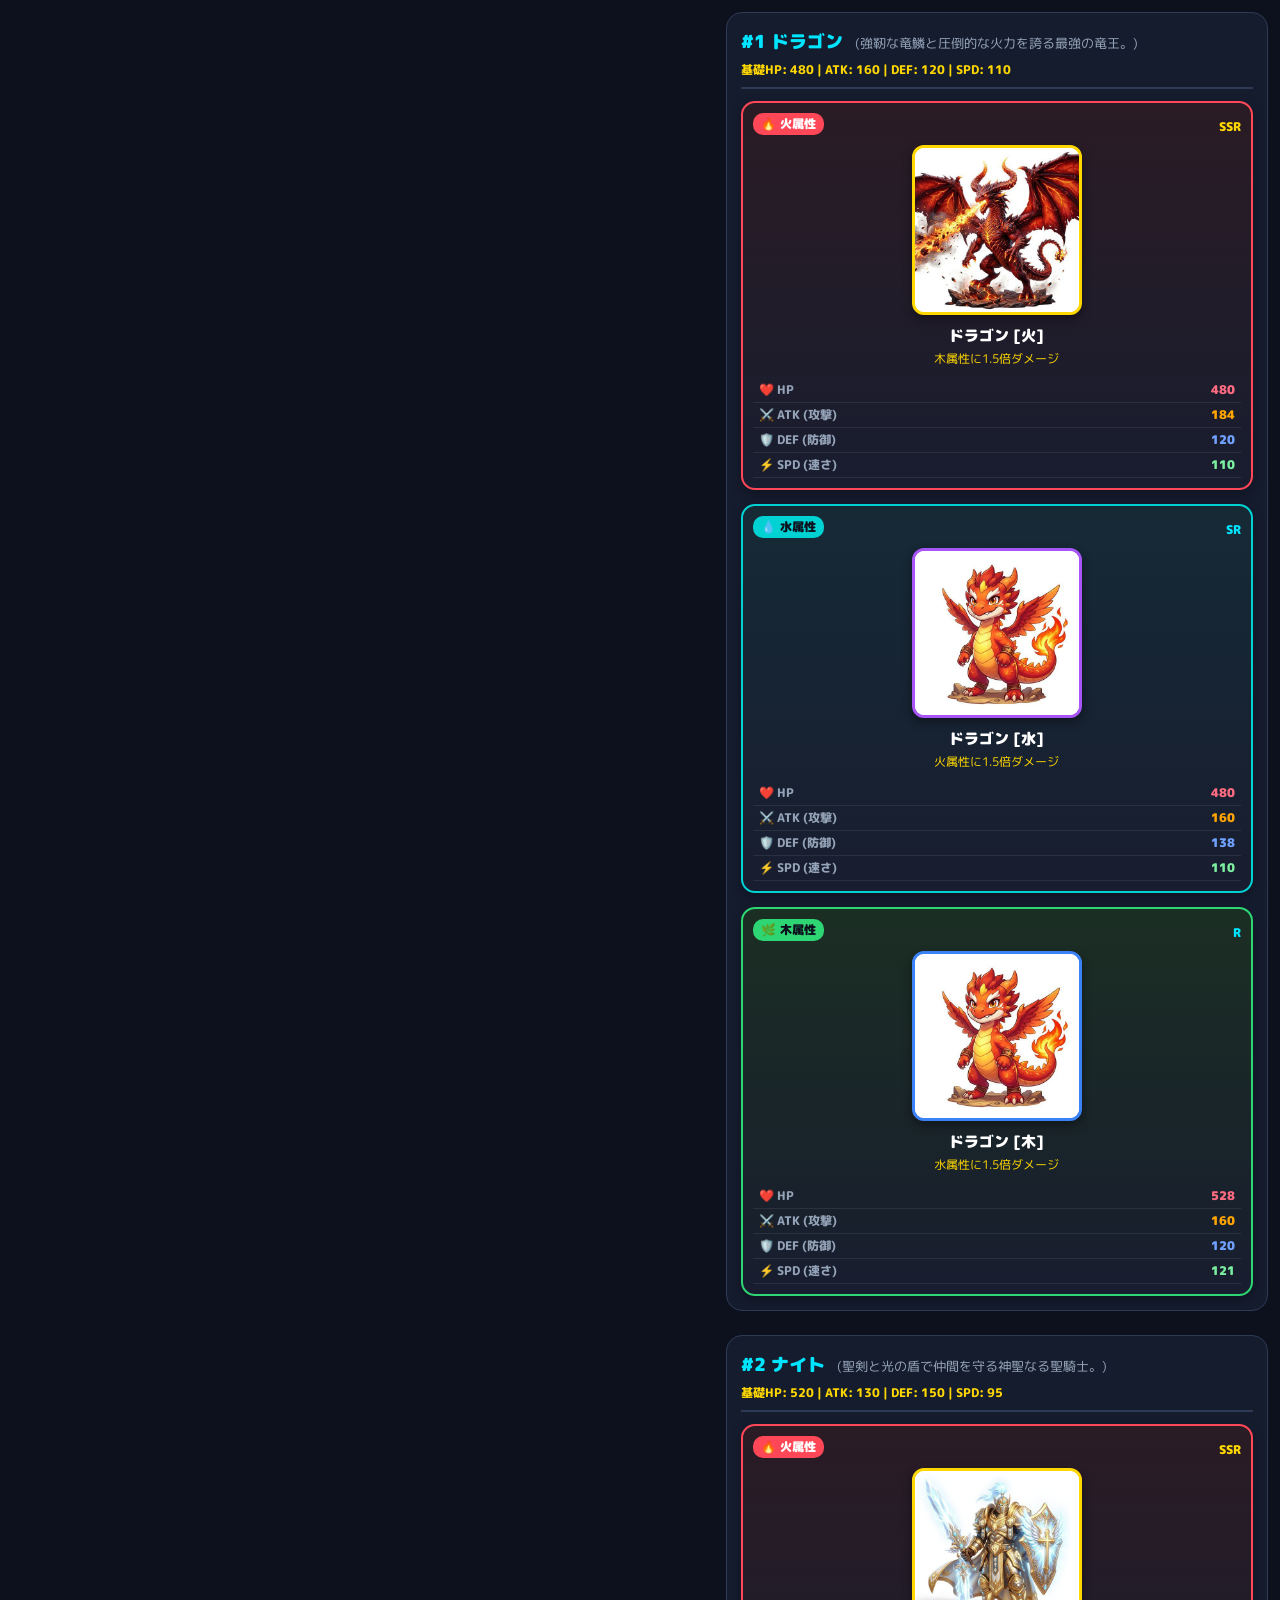
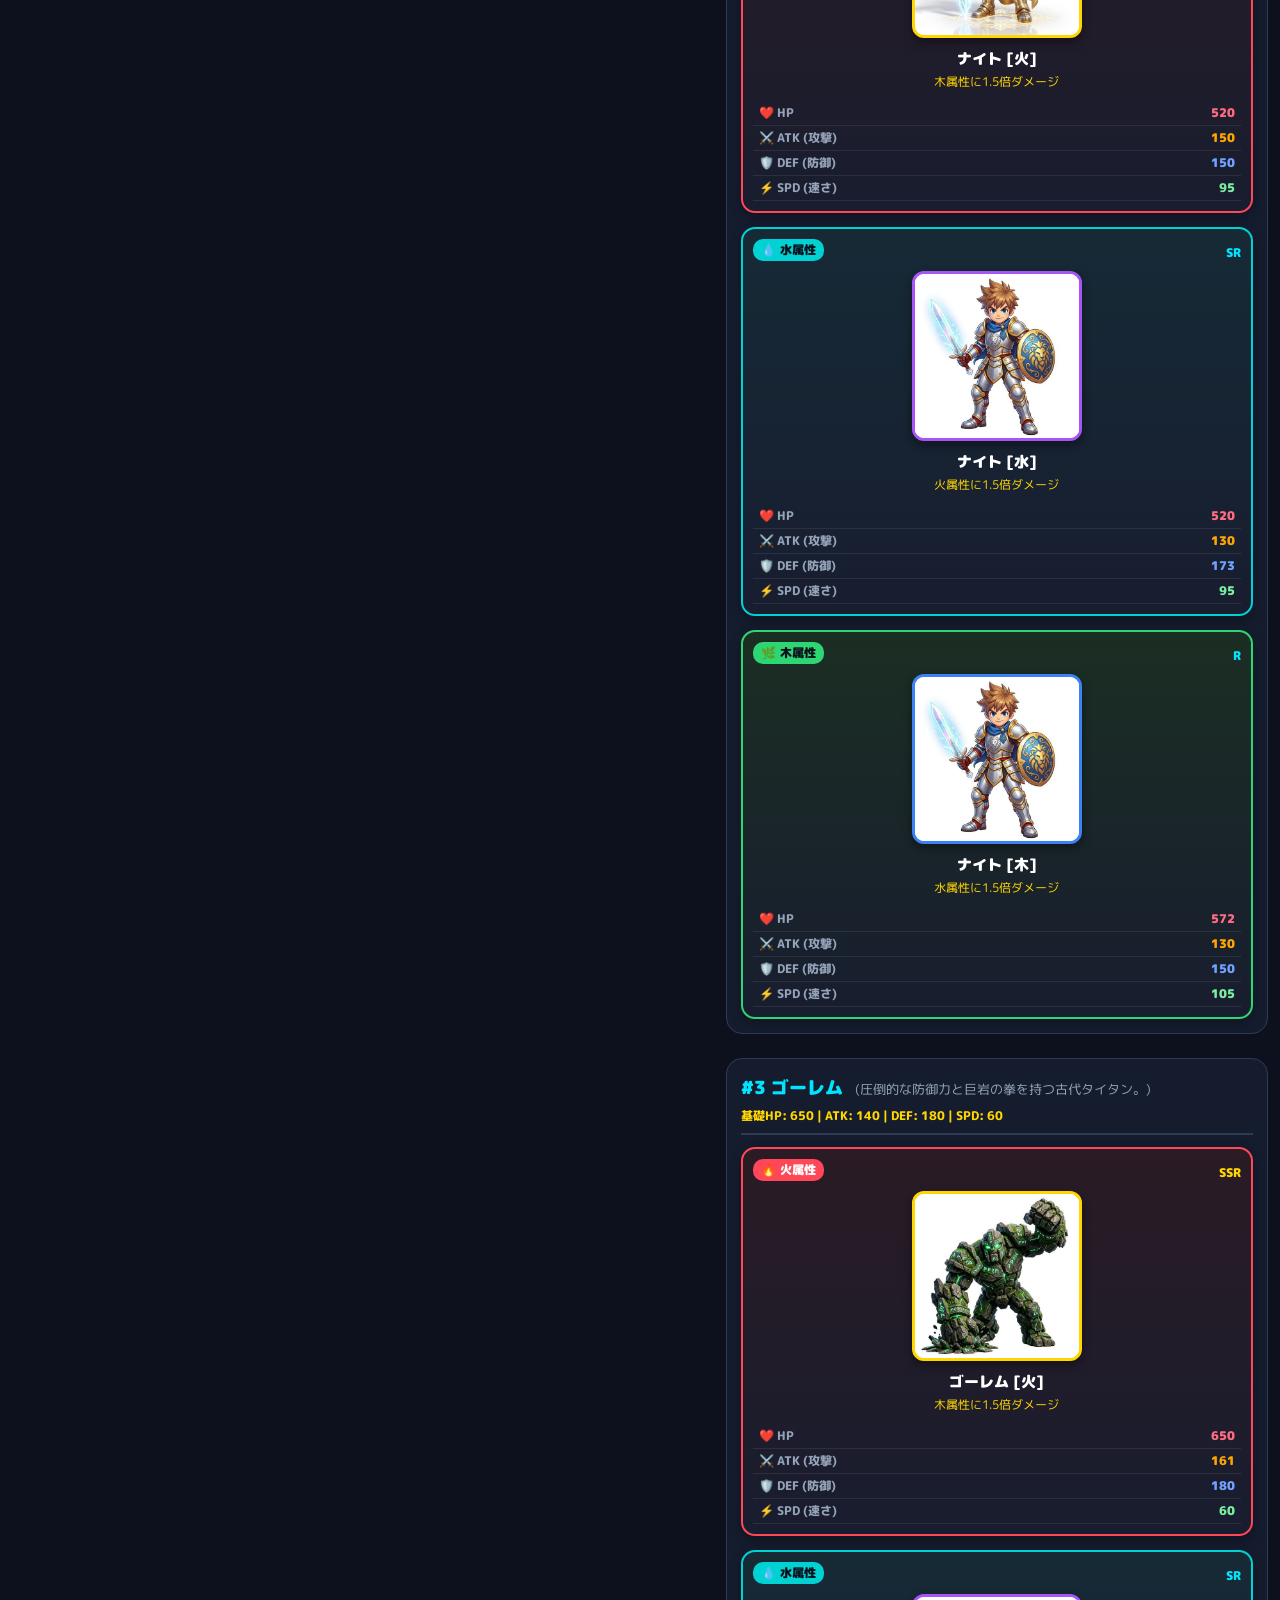
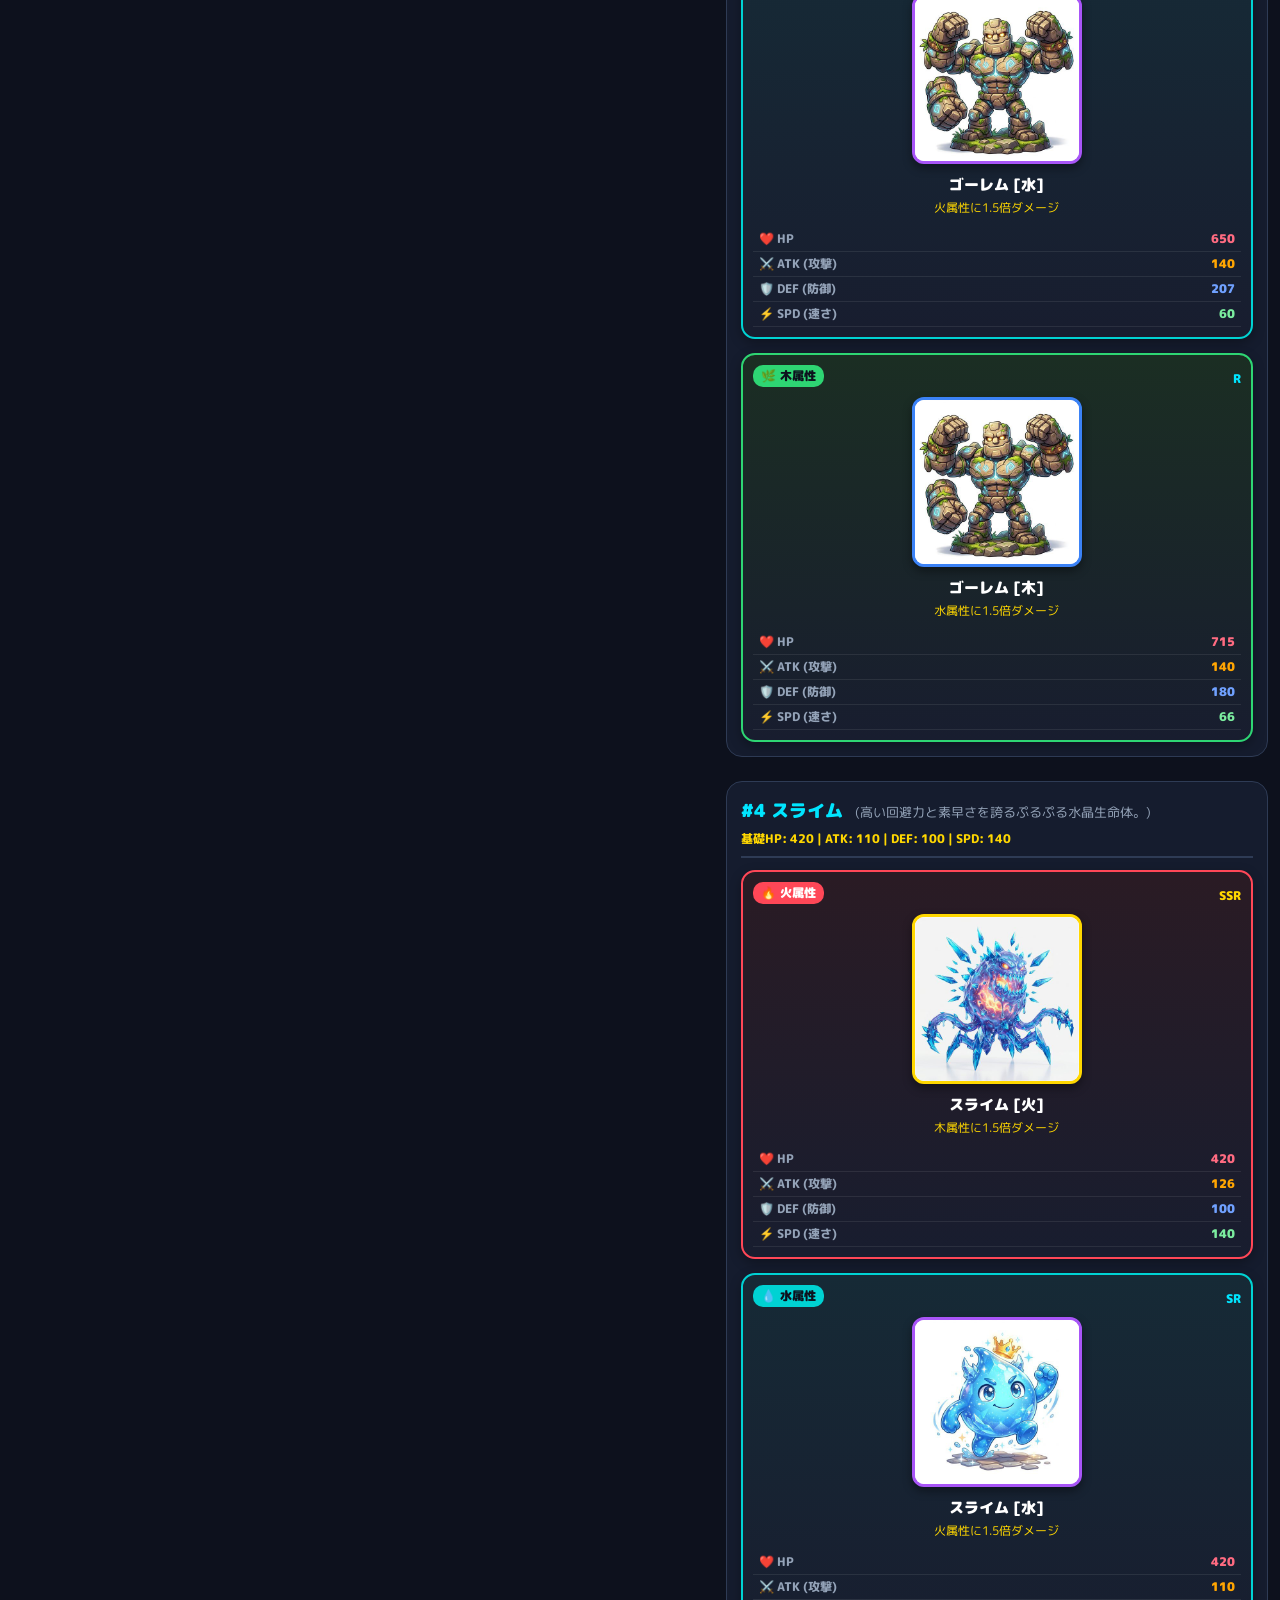
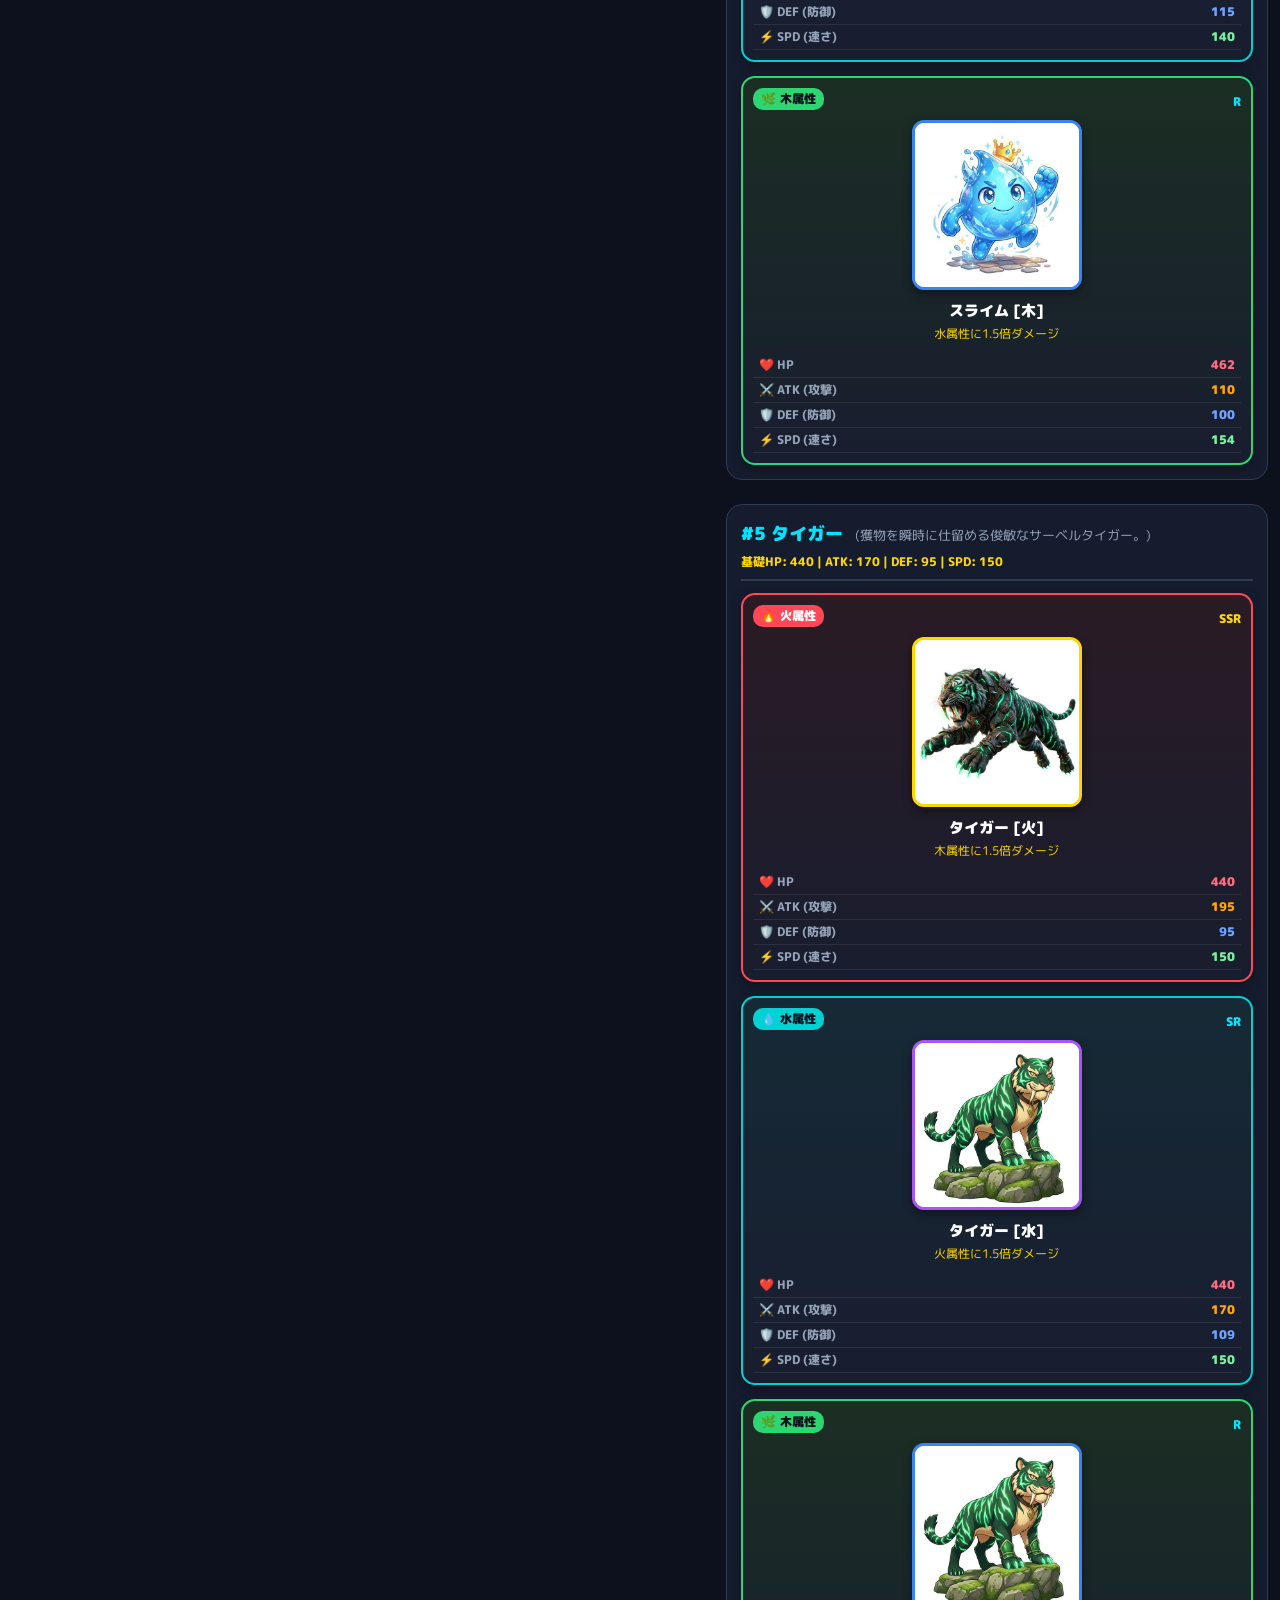
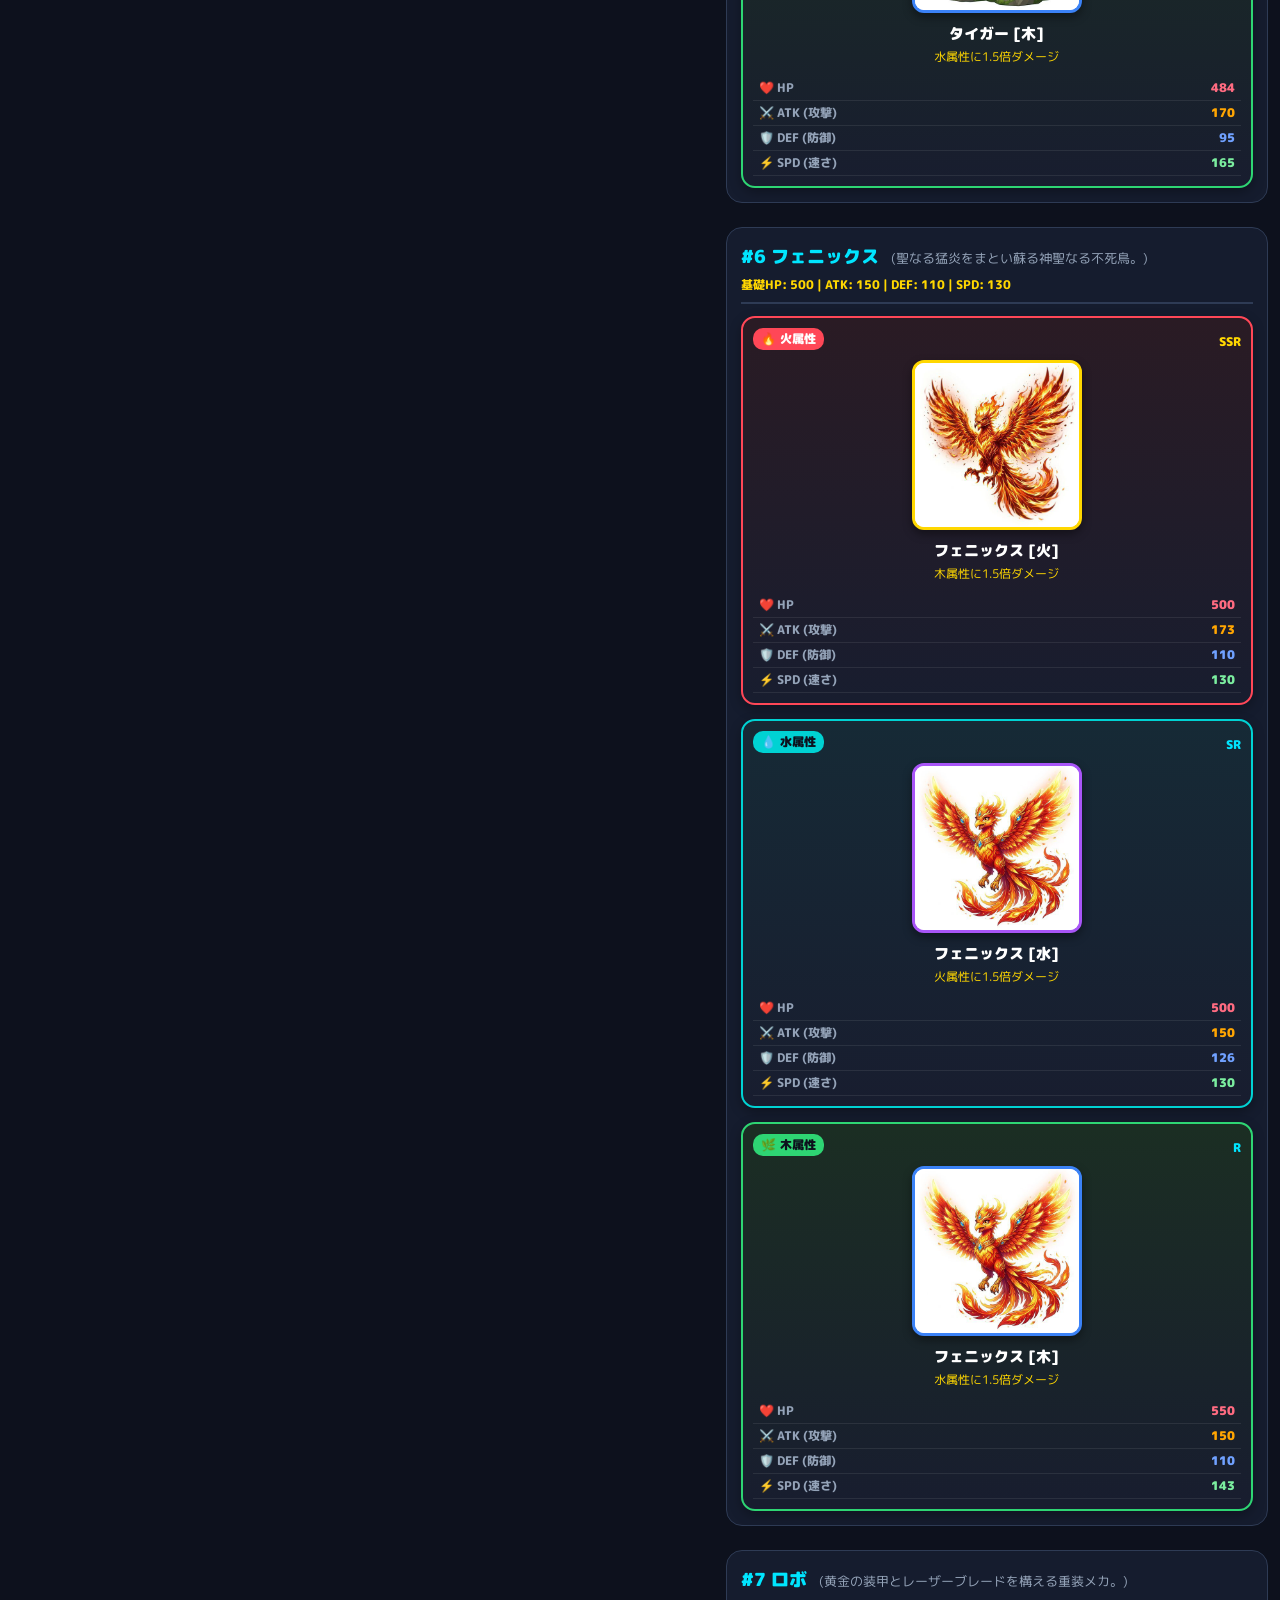
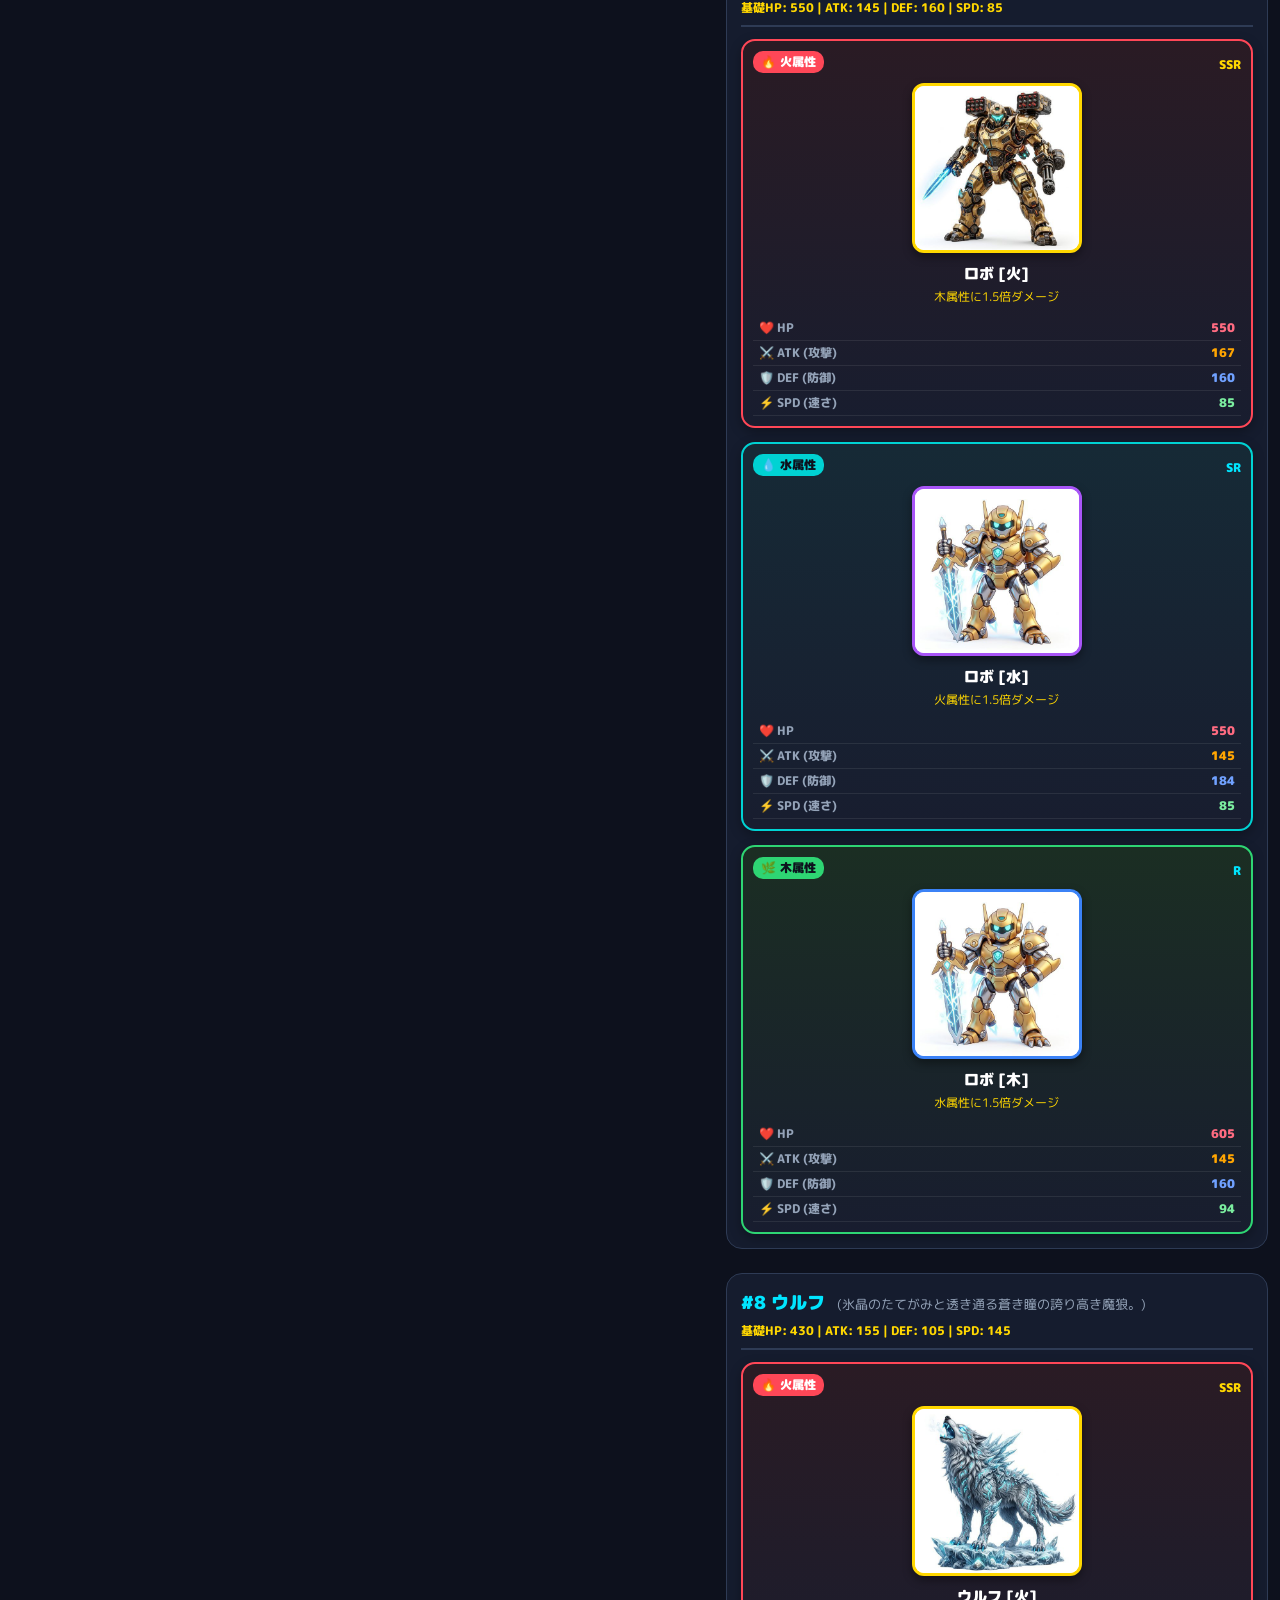
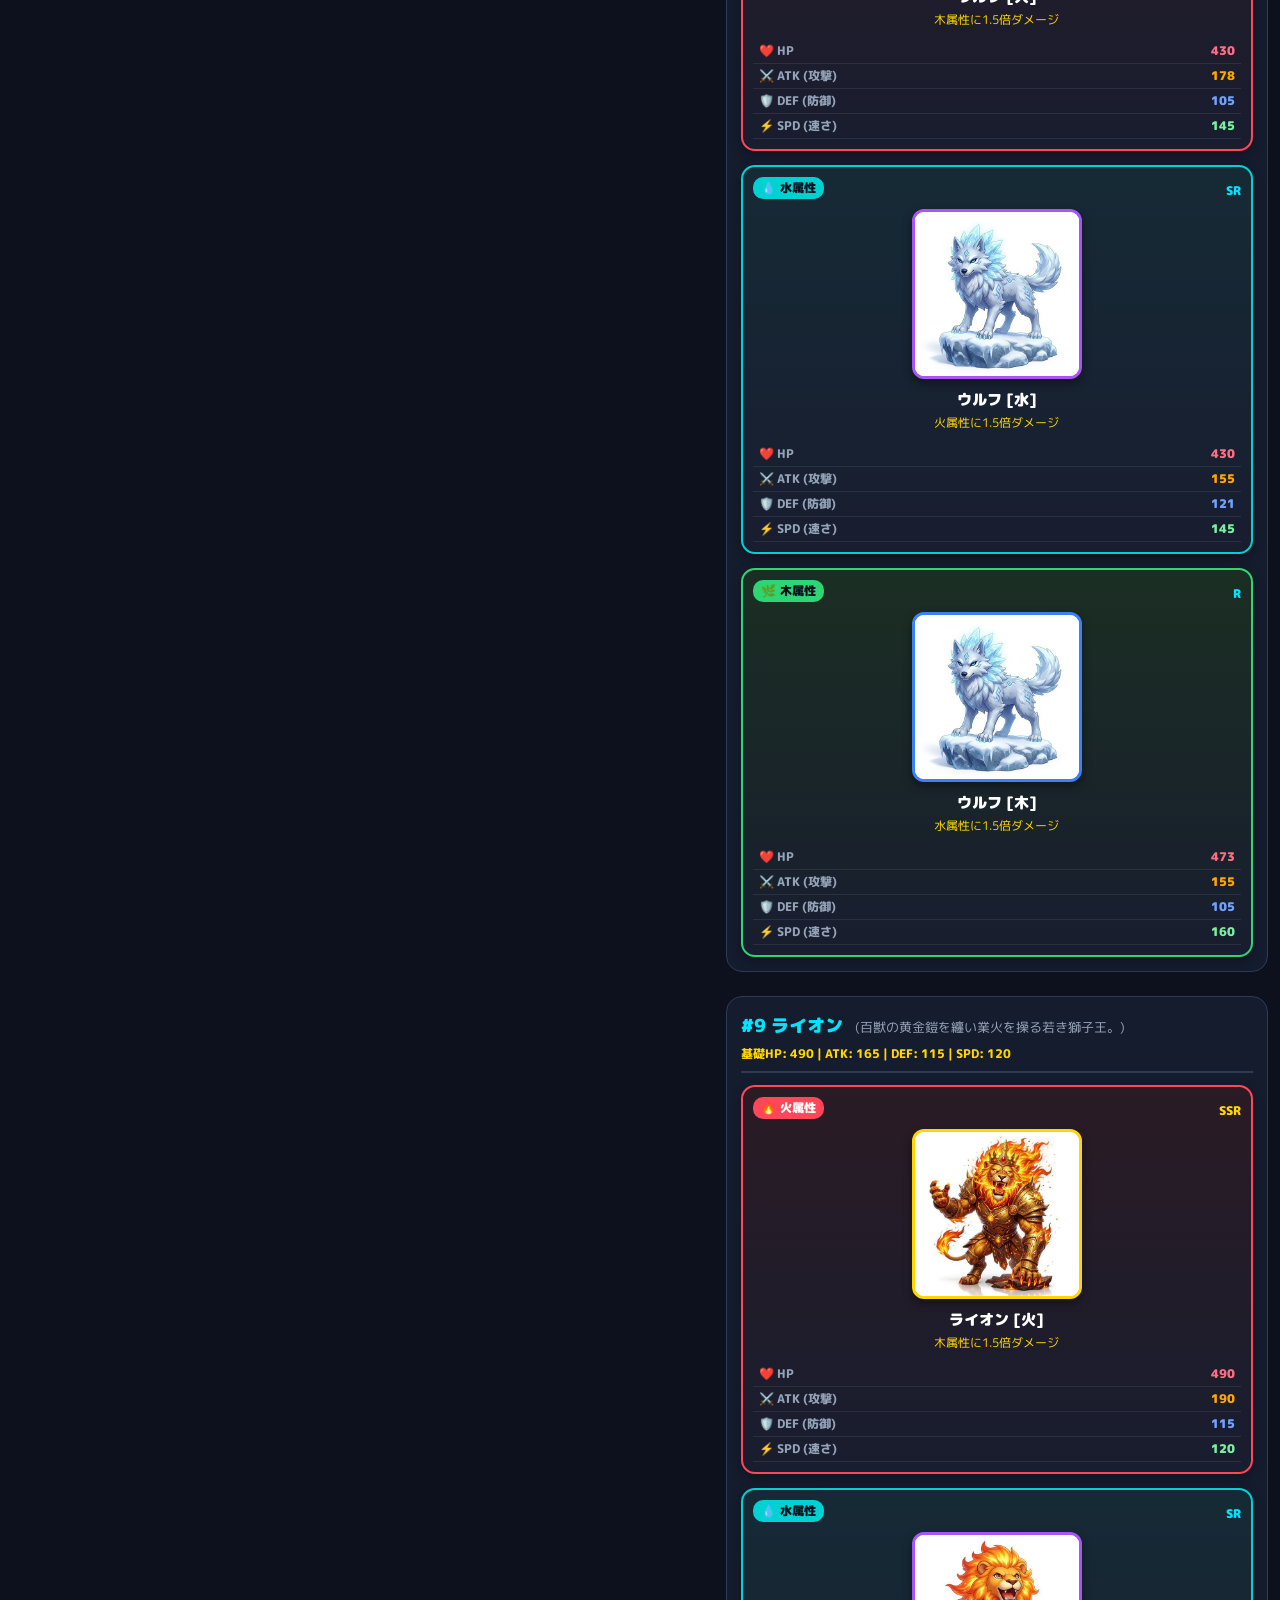
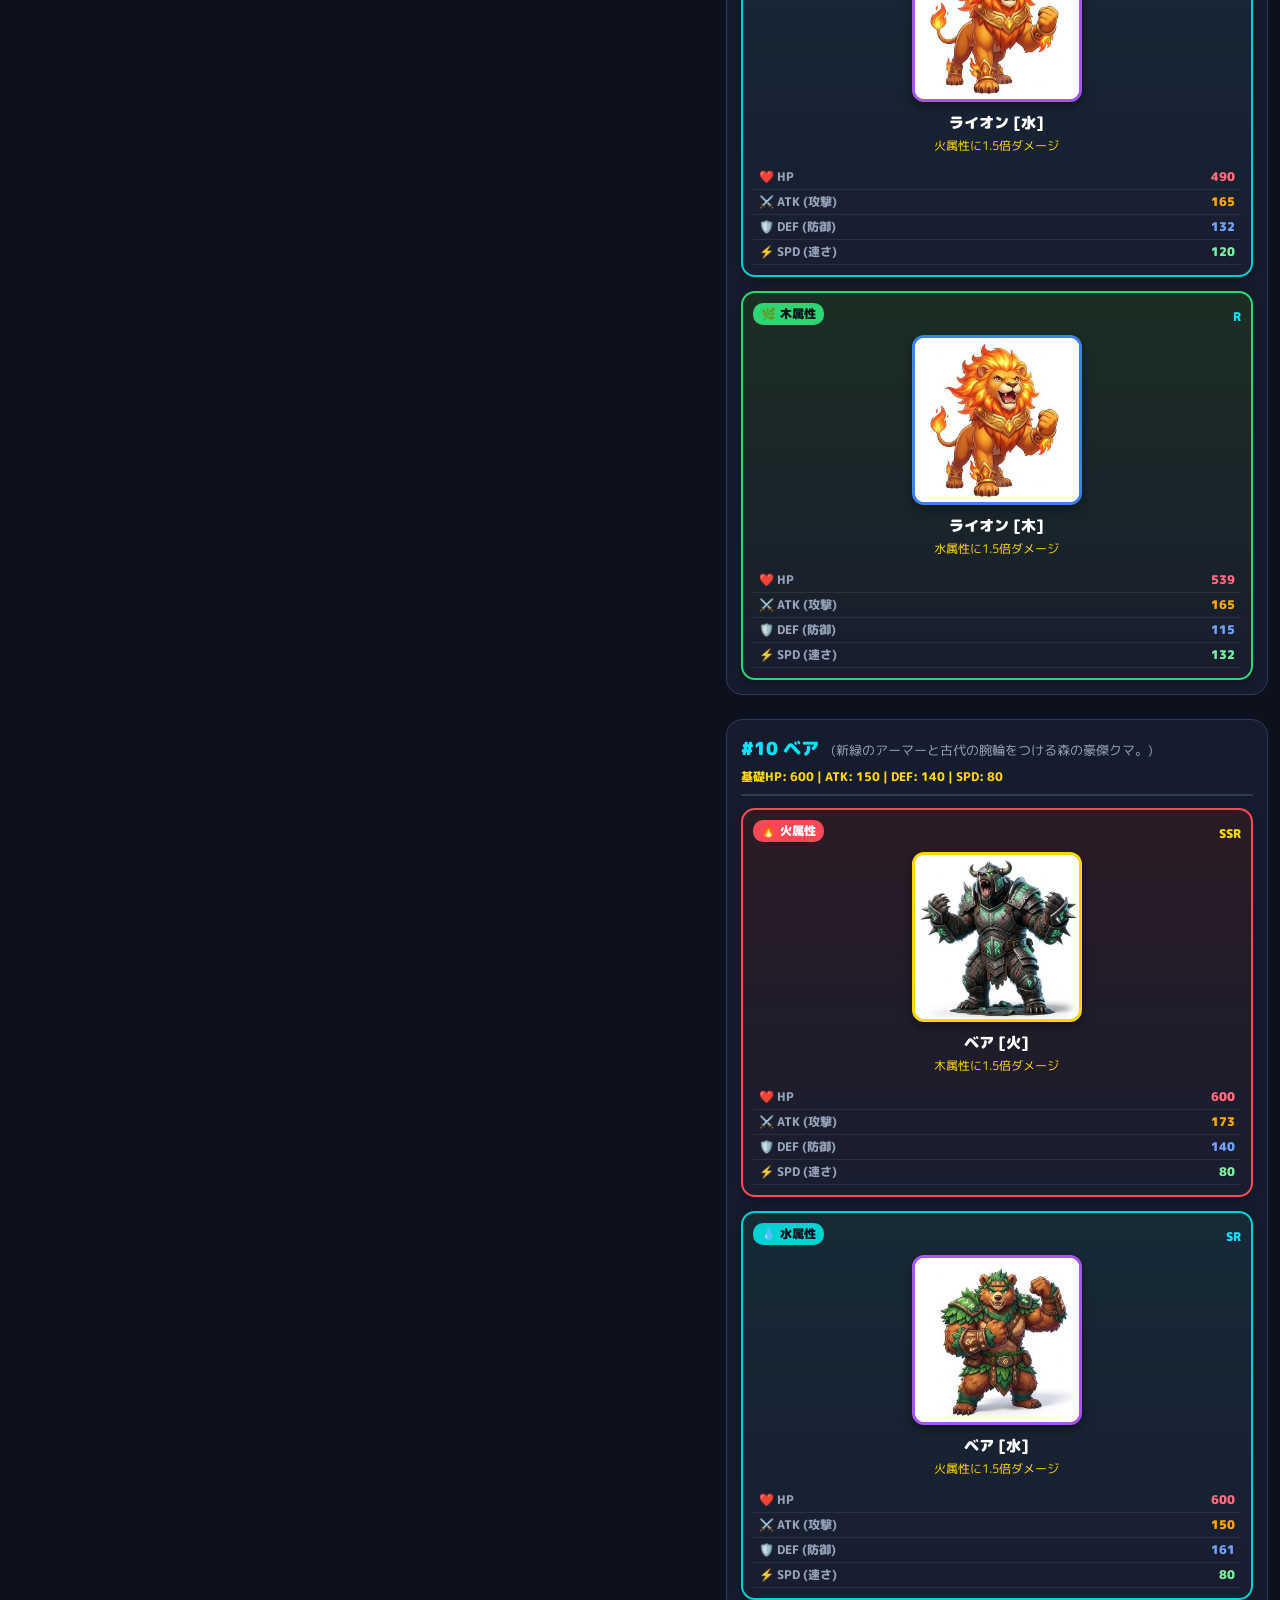
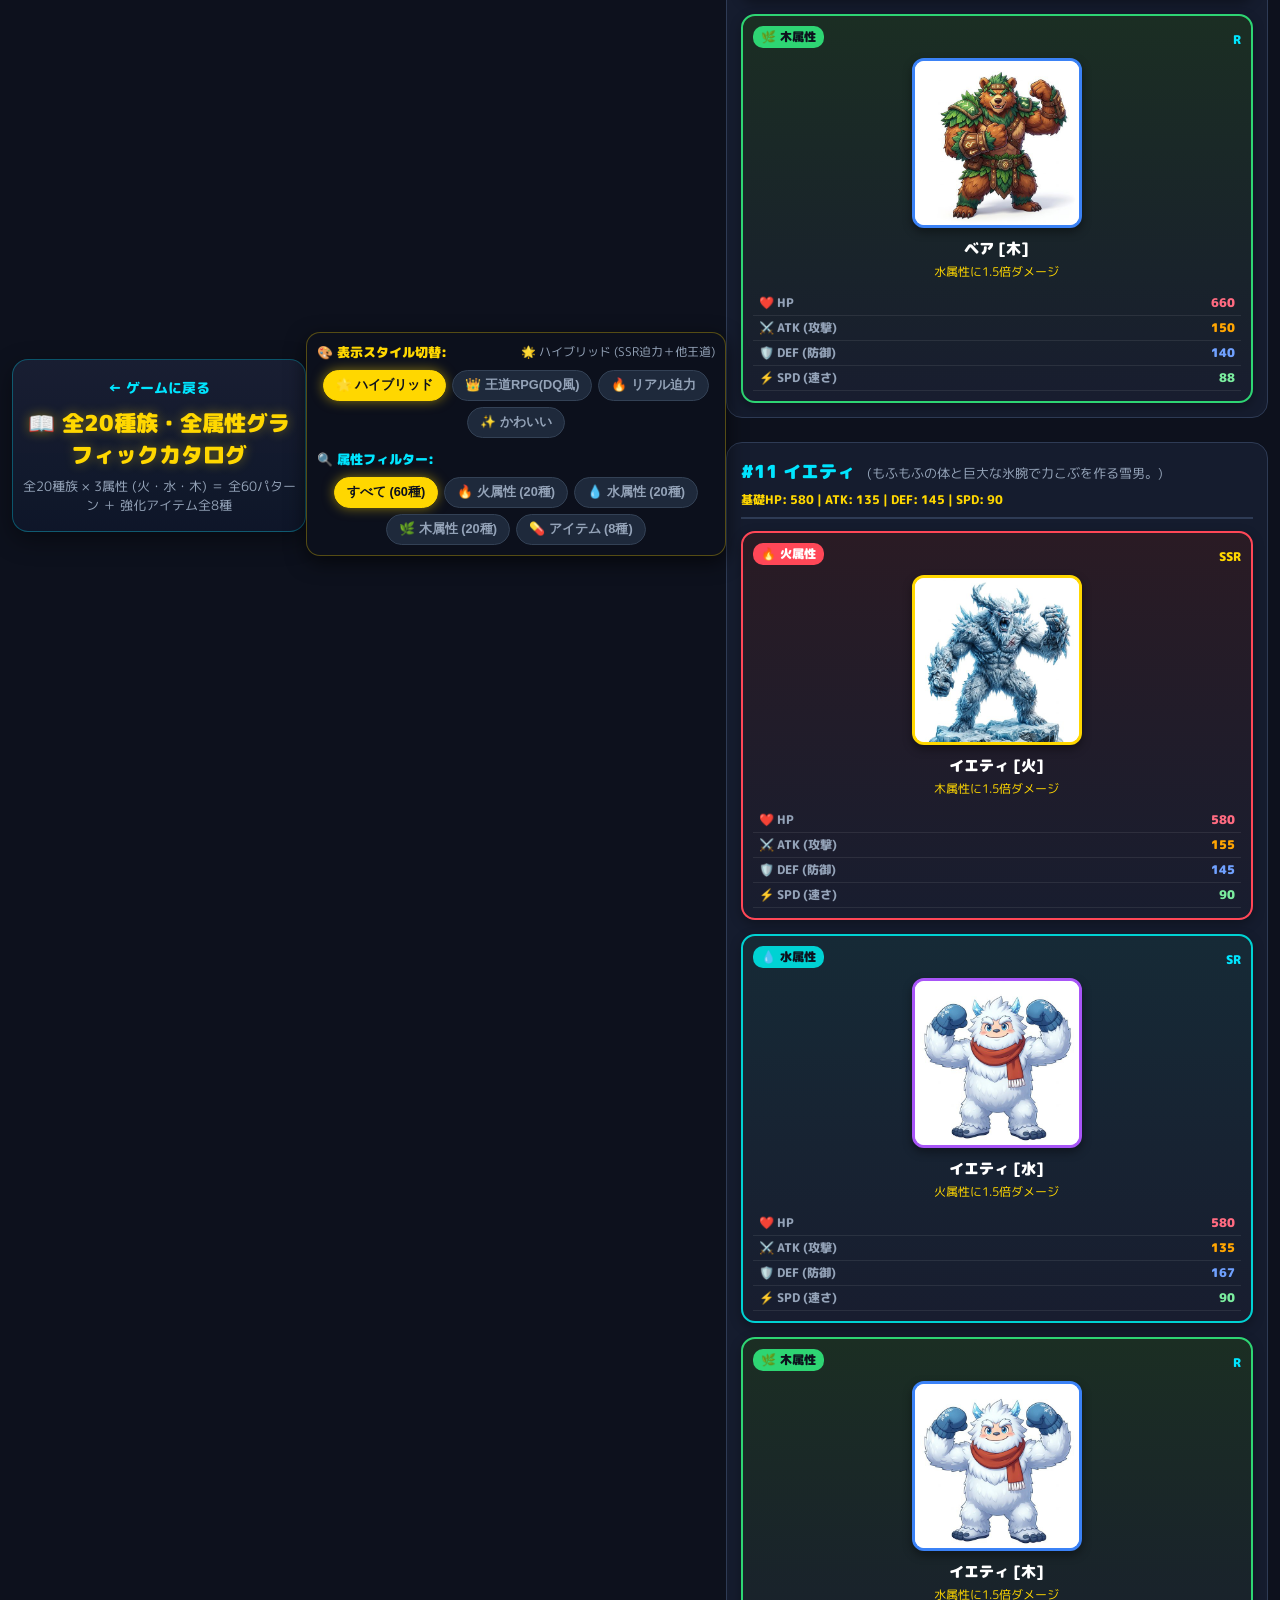
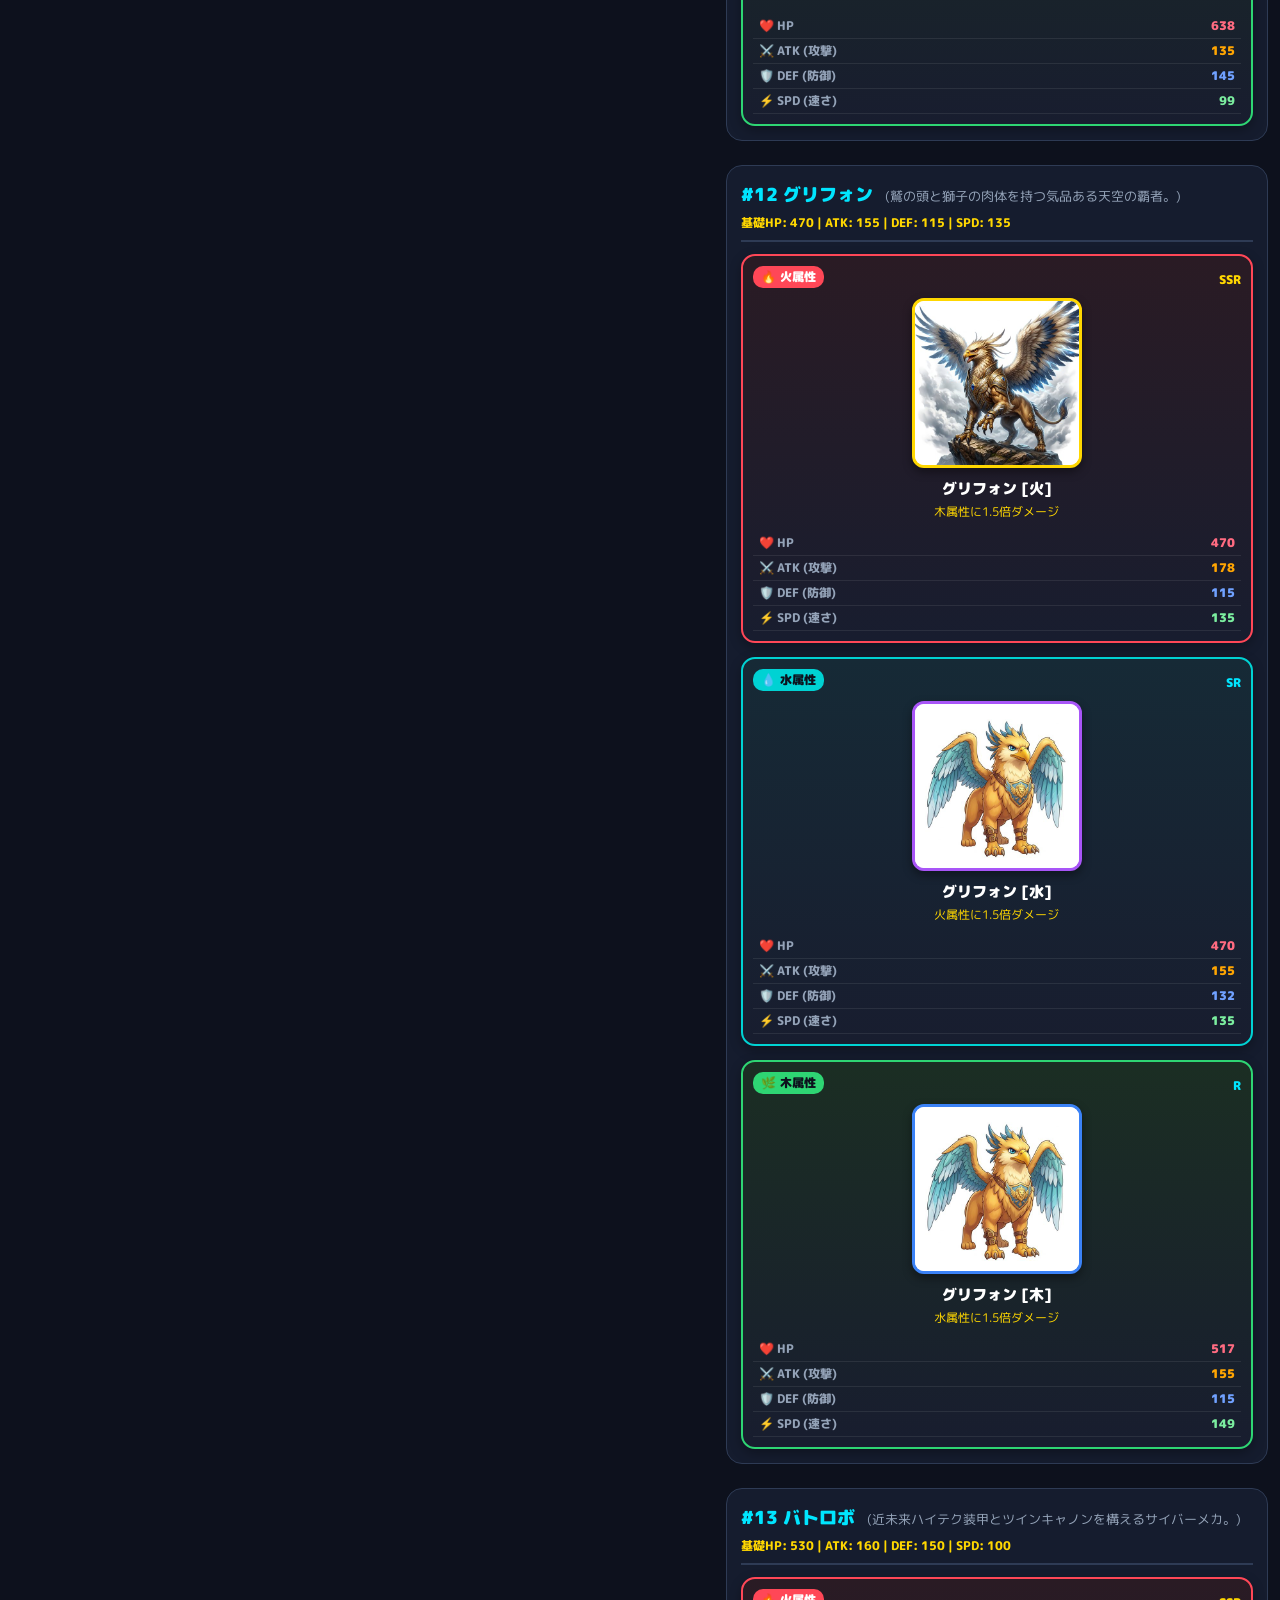
==== catalog.html @ bb486a86 "feat(catalog): 全20種族・全属性(火水木60種)＆アイテム8種グラフィック一覧カタログ(catalog.html)の作成" ====
<!DOCTYPE html>
<html lang="ja">
<head>
  <meta charset="UTF-8">
  <meta name="viewport" content="width=device-width, initial-scale=1.0">
  <title>バーコードバトラー - 全キャラクター・全属性カタログ</title>
  <link rel="preconnect" href="https://fonts.googleapis.com">
  <link rel="preconnect" href="https://fonts.gstatic.com" crossorigin>
  <link href="https://fonts.googleapis.com/css2?family=M+PLUS+Rounded+1c:wght@700;800;900&family=Outfit:wght@800;900&display=swap" rel="stylesheet">
  <link rel="stylesheet" href="src/css/style.css?v=4.0.0-hybrid-ssr-epic">
  <style>
    body {
      background: #0d111d;
      color: #fff;
      font-family: 'M PLUS Rounded 1c', sans-serif;
      margin: 0;
      padding: 12px;
      box-sizing: border-box;
    }
    .catalog-header {
      text-align: center;
      padding: 16px 8px;
      background: linear-gradient(180deg, rgba(26, 32, 53, 0.9), rgba(15, 23, 42, 0.95));
      border-radius: 16px;
      border: 1px solid rgba(0, 229, 255, 0.3);
      margin-bottom: 16px;
      box-shadow: 0 8px 24px rgba(0, 0, 0, 0.4);
    }
    .catalog-title {
      font-size: 1.35rem;
      font-weight: 900;
      color: #ffd700;
      text-shadow: 0 0 12px rgba(255, 215, 0, 0.4);
      margin: 0 0 6px 0;
    }
    .controls-panel {
      position: sticky;
      top: 8px;
      z-index: 100;
      background: rgba(13, 17, 29, 0.95);
      backdrop-filter: blur(8px);
      padding: 10px;
      border-radius: 14px;
      border: 1px solid rgba(255, 215, 0, 0.3);
      margin-bottom: 20px;
      display: flex;
      flex-direction: column;
      gap: 8px;
      box-shadow: 0 6px 20px rgba(0, 0, 0, 0.6);
    }
    .btn-filter-group {
      display: flex;
      flex-wrap: wrap;
      gap: 6px;
      justify-content: center;
    }
    .btn-filter {
      background: #1e293b;
      border: 1px solid #334155;
      color: #94a3b8;
      padding: 6px 12px;
      border-radius: 20px;
      font-size: 0.80rem;
      font-weight: 800;
      cursor: pointer;
      transition: all 0.2s;
    }
    .btn-filter.active {
      background: #ffd700;
      color: #0d111d;
      border-color: #ffd700;
      box-shadow: 0 0 12px rgba(255, 215, 0, 0.5);
    }
    .btn-filter-fire.active {
      background: #ff4757;
      color: #fff;
      border-color: #ff4757;
      box-shadow: 0 0 12px rgba(255, 71, 87, 0.5);
    }
    .btn-filter-water.active {
      background: #00d2d3;
      color: #0d111d;
      border-color: #00d2d3;
      box-shadow: 0 0 12px rgba(0, 210, 211, 0.5);
    }
    .btn-filter-wood.active {
      background: #2ed573;
      color: #0d111d;
      border-color: #2ed573;
      box-shadow: 0 0 12px rgba(46, 213, 115, 0.5);
    }
    .species-section {
      background: #151c2e;
      border-radius: 16px;
      border: 1px solid #2e3b55;
      padding: 14px;
      margin-bottom: 24px;
    }
    .species-header {
      display: flex;
      justify-content: space-between;
      align-items: center;
      border-bottom: 2px solid #2e3b55;
      padding-bottom: 8px;
      margin-bottom: 12px;
      flex-wrap: wrap;
      gap: 6px;
    }
    .species-name {
      font-size: 1.15rem;
      font-weight: 900;
      color: #00e5ff;
    }
    .attr-grid {
      display: grid;
      grid-template-columns: repeat(auto-fit, minmax(260px, 1fr));
      gap: 14px;
    }
    .catalog-card {
      background: #1e293b;
      border-radius: 14px;
      padding: 10px;
      border: 2px solid #334155;
      display: flex;
      flex-direction: column;
      align-items: center;
      box-shadow: 0 4px 12px rgba(0, 0, 0, 0.3);
    }
    .catalog-card.attr-fire { border-color: #ff4757; background: linear-gradient(180deg, #2a1b24, #181d2f); }
    .catalog-card.attr-water { border-color: #00d2d3; background: linear-gradient(180deg, #162a36, #181d2f); }
    .catalog-card.attr-wood { border-color: #2ed573; background: linear-gradient(180deg, #1b2e23, #181d2f); }

    .card-img-wrap {
      width: 170px;
      height: 170px;
      background: #ffffff;
      border-radius: 12px;
      overflow: hidden;
      display: flex;
      justify-content: center;
      align-items: center;
      border: 3px solid #ffd700;
      margin-bottom: 10px;
      box-shadow: 0 4px 10px rgba(0, 0, 0, 0.4);
    }
    .card-img-wrap img {
      width: 100%;
      height: 100%;
      object-fit: cover;
    }
    .card-badge {
      display: inline-block;
      padding: 2px 8px;
      border-radius: 10px;
      font-size: 0.75rem;
      font-weight: 900;
      margin-bottom: 6px;
    }
    .badge-fire { background: #ff4757; color: #fff; }
    .badge-water { background: #00d2d3; color: #0d111d; }
    .badge-wood { background: #2ed573; color: #0d111d; }
    
    .stats-table {
      width: 100%;
      font-size: 0.76rem;
      border-collapse: collapse;
      margin-top: 6px;
    }
    .stats-table td {
      padding: 3px 6px;
      border-bottom: 1px solid rgba(255, 255, 255, 0.08);
    }
    .stats-label {
      color: #94a3b8;
      font-weight: 800;
    }
    .stats-val {
      color: #fff;
      font-weight: 900;
      text-align: right;
    }
  </style>
</head>
<body>

  <div class="catalog-header">
    <div style="margin-bottom: 8px;">
      <a href="index.html" style="color: #00e5ff; text-decoration: none; font-weight: 800; font-size: 0.9rem;">← ゲームに戻る</a>
    </div>
    <h1 class="catalog-title">📖 全20種族・全属性グラフィックカタログ</h1>
    <div style="font-size: 0.8rem; color: #94a3b8;">
      全20種族 × 3属性 (火・水・木) ＝ 全60パターン ＋ 強化アイテム全8種
    </div>
  </div>

  <div class="controls-panel">
    <div style="display: flex; justify-content: space-between; align-items: center;">
      <span style="font-size: 0.8rem; font-weight: 900; color: #ffd700;">🎨 表示スタイル切替:</span>
      <span style="font-size: 0.74rem; color: #94a3b8;" id="current-style-label">🌟 ハイブリッド (SSR迫力＋他王道)</span>
    </div>
    <div class="btn-filter-group">
      <button class="btn-filter active" onclick="setStyle('hybrid', this)">🌟 ハイブリッド</button>
      <button class="btn-filter" onclick="setStyle('heroic', this)">👑 王道RPG(DQ風)</button>
      <button class="btn-filter" onclick="setStyle('epic', this)">🔥 リアル迫力</button>
      <button class="btn-filter" onclick="setStyle('cute', this)">✨ かわいい</button>
    </div>

    <div style="display: flex; justify-content: space-between; align-items: center; margin-top: 4px;">
      <span style="font-size: 0.8rem; font-weight: 900; color: #00e5ff;">🔍 属性フィルター:</span>
    </div>
    <div class="btn-filter-group">
      <button class="btn-filter active" onclick="filterAttr('all', this)">すべて (60種)</button>
      <button class="btn-filter btn-filter-fire" onclick="filterAttr('fire', this)">🔥 火属性 (20種)</button>
      <button class="btn-filter btn-filter-water" onclick="filterAttr('water', this)">💧 水属性 (20種)</button>
      <button class="btn-filter btn-filter-wood" onclick="filterAttr('wood', this)">🌿 木属性 (20種)</button>
      <button class="btn-filter" onclick="filterAttr('item', this)">💊 アイテム (8種)</button>
    </div>
  </div>

  <!-- キャラクター一覧コンテナ -->
  <div id="character-catalog-container"></div>

  <!-- アイテム一覧コンテナ -->
  <div id="item-catalog-container" style="display: none;">
    <div class="species-section">
      <div class="species-header">
        <span class="species-name" style="color: #ffd700;">💊 強化アイテム (全8種)</span>
      </div>
      <div class="attr-grid" id="item-grid-container"></div>
    </div>
  </div>

  <script>
    const SPECIES_LIST = [
      { key: "dragon", name: "ドラゴン", baseHp: 480, baseAtk: 160, baseDef: 120, baseSpd: 110, desc: "強靭な竜鱗と圧倒的な火力を誇る最強の竜王。" },
      { key: "knight", name: "ナイト", baseHp: 520, baseAtk: 130, baseDef: 150, baseSpd: 95, desc: "聖剣と光の盾で仲間を守る神聖なる聖騎士。" },
      { key: "golem", name: "ゴーレム", baseHp: 650, baseAtk: 140, baseDef: 180, baseSpd: 60, desc: "圧倒的な防御力と巨岩の拳を持つ古代タイタン。" },
      { key: "slime", name: "スライム", baseHp: 420, baseAtk: 110, baseDef: 100, baseSpd: 140, desc: "高い回避力と素早さを誇るぷるぷる水晶生命体。" },
      { key: "tiger", name: "タイガー", baseHp: 440, baseAtk: 170, baseDef: 95, baseSpd: 150, desc: "獲物を瞬時に仕留める俊敏なサーベルタイガー。" },
      { key: "phoenix", name: "フェニックス", baseHp: 500, baseAtk: 150, baseDef: 110, baseSpd: 130, desc: "聖なる猛炎をまとい蘇る神聖なる不死鳥。" },
      { key: "robot", name: "ロボ", baseHp: 550, baseAtk: 145, baseDef: 160, baseSpd: 85, desc: "黄金の装甲とレーザーブレードを構える重装メカ。" },
      { key: "wolf", name: "ウルフ", baseHp: 430, baseAtk: 155, baseDef: 105, baseSpd: 145, desc: "氷晶のたてがみと透き通る蒼き瞳の誇り高き魔狼。" },
      { key: "lion", name: "ライオン", baseHp: 490, baseAtk: 165, baseDef: 115, baseSpd: 120, desc: "百獣の黄金鎧を纏い業火を操る若き獅子王。" },
      { key: "bear", name: "ベア", baseHp: 600, baseAtk: 150, baseDef: 140, baseSpd: 80, desc: "新緑のアーマーと古代の腕輪をつける森の豪傑クマ。" },
      { key: "yeti", name: "イエティ", baseHp: 580, baseAtk: 135, baseDef: 145, baseSpd: 90, desc: "もふもふの体と巨大な氷腕で力こぶを作る雪男。" },
      { key: "griffon", name: "グリフォン", baseHp: 470, baseAtk: 155, baseDef: 115, baseSpd: 135, desc: "鷲の頭と獅子の肉体を持つ気品ある天空の覇者。" },
      { key: "battlerobot", name: "バトロボ", baseHp: 530, baseAtk: 160, baseDef: 150, baseSpd: 100, desc: "近未来ハイテク装甲とツインキャノンを構えるサイバーメカ。" },
      { key: "kraken", name: "クラーケン", baseHp: 560, baseAtk: 140, baseDef: 135, baseSpd: 105, desc: "黄金の三叉槍と貝殻盾を持つ深海のタコ王。" },
      { key: "pegasus", name: "ペガサス", baseHp: 460, baseAtk: 130, baseDef: 110, baseSpd: 160, desc: "黄金に輝く翼と蹄で天空を駆ける神聖な天馬。" },
      { key: "chimera", name: "キマイラ", baseHp: 510, baseAtk: 155, baseDef: 125, baseSpd: 115, desc: "獅子・山羊・竜翼・蛇尾が三位一体となった伝説の怪獣。" },
      { key: "cerberus", name: "デーモン(ケルベロス)", keyImg: "cerberus", baseHp: 490, baseAtk: 165, baseDef: 110, baseSpd: 125, desc: "炎の首輪をつけた三つ首の元気なファイアハウンド。" },
      { key: "leviathan", name: "レヴィアタン", baseHp: 540, baseAtk: 145, baseDef: 140, baseSpd: 115, desc: "碧羅の鱗とヒレ翼を広げ優雅に泳ぐ深海の水竜。" },
      { key: "necromancer", name: "ネクロマンサー", baseHp: 410, baseAtk: 175, baseDef: 90, baseSpd: 130, desc: "魔法の帽子と水晶杖を持ち小霊を操る少年魔法使い。" },
      { key: "phantom", name: "ファントム", baseHp: 430, baseAtk: 160, baseDef: 95, baseSpd: 155, desc: "星くずオーラを放ち魔女帽子をかぶる愛らしいゴースト。" }
    ];

    const ATTR_LIST = [
      { id: "fire", name: "火属性", color: "#ff4757", icon: "🔥", badgeClass: "badge-fire", cardClass: "attr-fire", bonusDesc: "木属性に1.5倍ダメージ" },
      { id: "water", name: "水属性", color: "#00d2d3", icon: "💧", badgeClass: "badge-water", cardClass: "attr-water", bonusDesc: "火属性に1.5倍ダメージ" },
      { id: "wood", name: "木属性", color: "#2ed573", icon: "🌿", badgeClass: "badge-wood", cardClass: "attr-wood", bonusDesc: "水属性に1.5倍ダメージ" }
    ];

    const ITEMS_LIST = [
      { name: "えりくさー", img: "src/assets/images/items/elixir.jpg", desc: "HPを200回復する聖なる霊薬。" },
      { name: "はかいのつるぎ", img: "src/assets/images/items/sword.jpg", desc: "ATKを+40上昇させる燃え盛る大剣。" },
      { name: "いあつのたて", img: "src/assets/images/items/shield.jpg", desc: "DEFを+40上昇させる黄金の守護盾。" },
      { name: "ひかりのたびびと", img: "src/assets/images/items/boots.jpg", desc: "SPDを+30上昇させ先制率を高めるブーツ。" },
      { name: "びくとりーのたま", img: "src/assets/images/items/victory_orb.jpg", desc: "会心率(クリティカル)を+25%上昇させる宝珠。" },
      { name: "まほうのばくだん", img: "src/assets/images/items/bomb.jpg", desc: "敵全体に120固定ダメージを与える魔法爆弾。" },
      { name: "ふ死鳥の水", img: "src/assets/images/items/phoenix_water.jpg", desc: "SPを全回復し強力な必殺技を即発動可能にする。" },
      { name: "おうかんの輝き", img: "src/assets/images/items/crown_shine.jpg", desc: "全ステータス(HP/ATK/DEF/SPD)を+15%強化する。" }
    ];

    let currentStyle = 'hybrid';
    let currentAttr = 'all';

    function getImgPath(speciesKey, style, isSSR) {
      const fileKey = speciesKey;
      if (style === 'hybrid') {
        if (isSSR) return `src/assets/images/monsters_epic/${fileKey}.jpg`;
        return `src/assets/images/monsters_heroic/${fileKey}.jpg`;
      }
      if (style === 'heroic') return `src/assets/images/monsters_heroic/${fileKey}.jpg`;
      if (style === 'epic') return `src/assets/images/monsters_epic/${fileKey}.jpg`;
      if (style === 'cute') return `src/assets/images/monsters_cute/${fileKey}.jpg`;
      return `src/assets/images/monsters_heroic/${fileKey}.jpg`;
    }

    function renderCatalog() {
      const container = document.getElementById('character-catalog-container');
      const itemContainer = document.getElementById('item-catalog-container');
      
      if (currentAttr === 'item') {
        container.style.display = 'none';
        itemContainer.style.display = 'block';
        renderItems();
        return;
      }

      container.style.display = 'block';
      itemContainer.style.display = 'none';
      container.innerHTML = '';

      SPECIES_LIST.forEach((sp, spIdx) => {
        const fileKey = sp.keyImg || sp.key;
        const filteredAttrs = (currentAttr === 'all') 
          ? ATTR_LIST 
          : ATTR_LIST.filter(a => a.id === currentAttr);

        if (filteredAttrs.length === 0) return;

        const section = document.createElement('div');
        section.className = 'species-section';

        section.innerHTML = `
          <div class="species-header">
            <div>
              <span class="species-name">#${spIdx + 1} ${sp.name}</span>
              <span style="font-size:0.8rem; color:#94a3b8; margin-left:8px;">(${sp.desc})</span>
            </div>
            <div style="font-size:0.75rem; color:#ffd700; font-weight:800;">
              基礎HP: ${sp.baseHp} | ATK: ${sp.baseAtk} | DEF: ${sp.baseDef} | SPD: ${sp.baseSpd}
            </div>
          </div>
          <div class="attr-grid" id="grid-${sp.key}"></div>
        `;

        container.appendChild(section);

        const grid = section.querySelector(`#grid-${sp.key}`);
        filteredAttrs.forEach((attr, attrIdx) => {
          // SSRデモ用（火属性をSSR、水属性をSR、木属性をRとしてシミュレート）
          const rarity = (attr.id === 'fire') ? 'SSR' : (attr.id === 'water' ? 'SR' : 'R');
          const isSSR = (rarity === 'SSR');
          const imgPath = getImgPath(fileKey, currentStyle, isSSR);

          // 属性によるステータス補正
          let hp = sp.baseHp;
          let atk = sp.baseAtk;
          let def = sp.baseDef;
          let spd = sp.baseSpd;
          if (attr.id === 'fire') atk = Math.round(atk * 1.15);
          if (attr.id === 'water') def = Math.round(def * 1.15);
          if (attr.id === 'wood') { hp = Math.round(hp * 1.10); spd = Math.round(spd * 1.10); }

          const card = document.createElement('div');
          card.className = `catalog-card ${attr.cardClass}`;
          card.innerHTML = `
            <div style="display:flex; justify-content:space-between; width:100%; margin-bottom:4px; align-items:center;">
              <span class="card-badge ${attr.badgeClass}">${attr.icon} ${attr.name}</span>
              <span style="font-weight:900; font-size:0.78rem; color:${isSSR ? '#ffd700' : '#00e5ff'};">${rarity}</span>
            </div>
            <div class="card-img-wrap" style="border-color: ${isSSR ? '#ffd700' : (rarity === 'SR' ? '#a855f7' : '#3b82f6')};">
              <img src="${imgPath}" alt="${sp.name}" loading="lazy">
            </div>
            <div style="font-weight:900; font-size:0.95rem; margin-bottom:4px; color:#fff;">
              ${sp.name} [${attr.name.charAt(0)}]
            </div>
            <div style="font-size:0.72rem; color:#ffd700; margin-bottom:4px;">
              ${attr.bonusDesc}
            </div>
            <table class="stats-table">
              <tr><td class="stats-label">❤️ HP</td><td class="stats-val" style="color:#ff6b81;">${hp}</td></tr>
              <tr><td class="stats-label">⚔️ ATK (攻撃)</td><td class="stats-val" style="color:#ffa502;">${atk}</td></tr>
              <tr><td class="stats-label">🛡️ DEF (防御)</td><td class="stats-val" style="color:#70a1ff;">${def}</td></tr>
              <tr><td class="stats-label">⚡ SPD (速さ)</td><td class="stats-val" style="color:#7bed9f;">${spd}</td></tr>
            </table>
          `;
          grid.appendChild(card);
        });
      });
    }

    function renderItems() {
      const grid = document.getElementById('item-grid-container');
      grid.innerHTML = '';
      ITEMS_LIST.forEach((item, idx) => {
        const card = document.createElement('div');
        card.className = 'catalog-card';
        card.style.borderColor = '#ffd700';
        card.innerHTML = `
          <div style="display:flex; justify-content:space-between; width:100%; margin-bottom:4px; align-items:center;">
            <span class="card-badge" style="background:#ffd700; color:#0d111d;">💊 ITEM #${idx + 1}</span>
            <span style="font-weight:900; font-size:0.78rem; color:#ffd700;">強化アイテム</span>
          </div>
          <div class="card-img-wrap" style="border-color:#ffd700;">
            <img src="${item.img}" alt="${item.name}">
          </div>
          <div style="font-weight:900; font-size:0.95rem; margin-bottom:4px; color:#ffd700;">
            ${item.name}
          </div>
          <div style="font-size:0.76rem; color:#e2e8f0; text-align:center; padding:4px;">
            ${item.desc}
          </div>
        `;
        grid.appendChild(card);
      });
    }

    function setStyle(style, btn) {
      currentStyle = style;
      document.querySelectorAll('.controls-panel .btn-filter-group:first-of-type .btn-filter').forEach(b => b.classList.remove('active'));
      btn.classList.add('active');

      const labelMap = {
        'hybrid': '🌟 ハイブリッド (SSR迫力＋他王道)',
        'heroic': '👑 王道RPG (全レアDQ・ポケモン風)',
        'epic': '🔥 リアル迫力 (全レアEpic)',
        'cute': '✨ かわいい (全レアCute)'
      };
      document.getElementById('current-style-label').innerText = labelMap[style] || style;
      renderCatalog();
    }

    function filterAttr(attr, btn) {
      currentAttr = attr;
      document.querySelectorAll('.controls-panel .btn-filter-group:last-of-type .btn-filter').forEach(b => b.classList.remove('active'));
      btn.classList.add('active');
      renderCatalog();
    }

    // 初回レンダリング
    document.addEventListener('DOMContentLoaded', () => {
      renderCatalog();
    });
  </script>
</body>
</html>
---- src/css/style.css ----
/* ==========================================================================
   Barcode Battler - Cyber Arctic Arcade Theme Stylesheet (v2.4.4)
   ========================================================================== */

:root {
  --bg-color: #0b0e1b;
  --surface-color: #161b30;
  --surface-card: #1f2540;
  --primary-pink: #ff0055;
  --secondary-cyan: #00e5ff;
  --accent-gold: #ffd700;
  --element-fire: #ff3344;
  --element-water: #00d2ff;
  --element-wood: #00ff88;
  --text-main: #ffffff;
  --text-muted: #8c9ba5;
  --font-family: 'M PLUS Rounded 1c', sans-serif;
  --font-arcade: 'Outfit', 'Press Start 2P', monospace;
}

* {
  box-sizing: border-box;
  margin: 0;
  padding: 0;
  user-select: none;
  -webkit-tap-highlight-color: transparent;
}

body {
  background-color: var(--bg-color);
  color: var(--text-main);
  font-family: var(--font-family);
  display: flex;
  justify-content: center;
  align-items: center;
  min-height: 100vh;
  overflow-x: hidden;
  width: 100%;
}

#app-container {
  width: 100%;
  max-width: 480px;
  height: 100vh;
  height: 100dvh;
  max-height: 100dvh;
  background: radial-gradient(circle at top, #181d33 0%, #0b0e1b 100%);
  border-left: 2px solid #2e3656;
  border-right: 2px solid #2e3656;
  position: relative;
  display: flex;
  flex-direction: column;
  box-shadow: 0 0 35px rgba(0, 229, 255, 0.2);
  overflow-x: hidden;
  overflow-y: hidden;
  box-sizing: border-box;
}

/* 画面切替 */
.screen {
  display: none;
  flex-direction: column;
  height: 100%;
  width: 100%;
  max-width: 100%;
  padding: 10px 12px;
  overflow-y: auto;
  overflow-x: hidden;
  box-sizing: border-box;
}

.screen.active {
  display: flex;
}

/* ヘッダー */
header {
  display: flex;
  justify-content: space-between;
  align-items: center;
  padding-bottom: 8px;
  border-bottom: 2px solid #2e3656;
  width: 100%;
  box-sizing: border-box;
}

h1.logo {
  font-size: 1.25rem;
  font-weight: 900;
  color: var(--primary-pink);
  text-shadow: 0 0 12px rgba(255, 0, 85, 0.6);
  letter-spacing: 1px;
  display: inline-block;
}

.version-tag {
  font-family: var(--font-arcade);
  font-size: 0.65rem;
  color: var(--accent-gold);
  background: rgba(255, 215, 0, 0.15);
  border: 1px solid var(--accent-gold);
  padding: 1px 6px;
  border-radius: 8px;
  margin-left: 6px;
  vertical-align: middle;
}

.counter-badge {
  background: var(--surface-card);
  padding: 4px 10px;
  border-radius: 20px;
  font-size: 0.8rem;
  color: var(--secondary-cyan);
  border: 1px solid var(--secondary-cyan);
  white-space: nowrap;
}

/* タブボタン */
.tab-btn {
  flex: 1;
  padding: 8px;
  background: var(--surface-color);
  border: 1px solid #3d4670;
  border-radius: 10px;
  color: var(--text-muted);
  font-weight: 800;
  font-size: 0.82rem;
  cursor: pointer;
  transition: all 0.2s ease;
}

.tab-btn.active {
  background: var(--secondary-cyan);
  color: #000;
  border-color: var(--secondary-cyan);
  box-shadow: 0 0 10px rgba(0, 229, 255, 0.4);
}

.sub-tab-btn {
  padding: 5px 12px;
  background: rgba(255,255,255,0.05);
  border: 1px solid #3d4670;
  border-radius: 8px;
  color: var(--text-muted);
  font-weight: 800;
  font-size: 0.75rem;
  cursor: pointer;
  transition: all 0.2s ease;
}

.sub-tab-btn.active {
  background: var(--accent-gold);
  color: #000;
  border-color: var(--accent-gold);
}

.btn-danger {
  background: linear-gradient(135deg, #ff0055 0%, #aa0033 100%);
  color: #fff;
  border: 1px solid #ff0055;
}

.btn-danger:active {
  transform: scale(0.98);
}

/* ==========================================================================
   図鑑カードアイテム (v2.4.4: 縦完全フィット・能力値常時表示・レアリティ発光＆デッキ外枠)
   ========================================================================== */
.card-item {
  background: var(--surface-color);
  border: 1.5px solid #2e3656;
  border-radius: 16px;
  padding: 10px 8px 8px 8px;
  text-align: center;
  position: relative;
  cursor: pointer;
  display: flex;
  flex-direction: column;
  align-items: center;
  justify-content: space-between;
  transition: transform 0.2s ease, box-shadow 0.2s ease, border-color 0.2s ease;
  width: 100%;
  max-width: 100%;
  min-width: 0;
  min-height: 168px;
  height: auto;
  box-sizing: border-box;
}

.card-item:hover {
  transform: translateY(-2px);
}

/* ① レアリティ別【発光オーラエフェクト】 */
.card-item.rarity-SSR {
  box-shadow: 0 0 16px rgba(255, 215, 0, 0.75), inset 0 0 10px rgba(255, 215, 0, 0.3) !important;
  background: radial-gradient(circle at top, rgba(255, 215, 0, 0.16) 0%, #161b30 85%) !important;
}

.card-item.rarity-SR {
  box-shadow: 0 0 14px rgba(176, 102, 255, 0.65), inset 0 0 8px rgba(176, 102, 255, 0.25) !important;
  background: radial-gradient(circle at top, rgba(176, 102, 255, 0.14) 0%, #161b30 85%) !important;
}

.card-item.rarity-R {
  box-shadow: 0 0 10px rgba(0, 229, 255, 0.5) !important;
  background: radial-gradient(circle at top, rgba(0, 229, 255, 0.1) 0%, #161b30 85%) !important;
}

.card-item.rarity-N {
  box-shadow: 0 2px 6px rgba(0, 0, 0, 0.4) !important;
}

/* ② デッキ選択中【外枠をしっかり太く囲う】 */
.card-item.is-deck-set {
  border: 2.5px solid var(--secondary-cyan) !important;
}

/* 左上「✅ DECK」インジケータータグ */
.deck-ribbon {
  position: absolute;
  top: 5px;
  left: 5px;
  background: var(--secondary-cyan);
  color: #000;
  font-size: 0.62rem;
  font-weight: 900;
  padding: 2px 6px;
  border-radius: 5px;
  z-index: 3;
  box-shadow: 0 1px 5px rgba(0,0,0,0.6);
  line-height: 1.2;
}

/* 左上 レベルバッジ */
.level-badge {
  position: absolute;
  top: 5px;
  left: 5px;
  background: rgba(0, 0, 0, 0.8);
  color: var(--accent-gold);
  border: 1px solid var(--accent-gold);
  font-size: 0.64rem;
  font-weight: 900;
  padding: 1px 5px;
  border-radius: 5px;
  z-index: 2;
  box-shadow: 0 1px 4px rgba(0,0,0,0.7);
  line-height: 1.2;
}



/* 右上 役職バッジ（カード内側右上隅に完全格納） */
.slot-badge {
  position: absolute;
  top: 5px;
  right: 5px;
  font-size: 0.64rem;
  font-weight: 900;
  padding: 2px 6px;
  border-radius: 6px;
  color: #000;
  box-shadow: 0 1px 5px rgba(0,0,0,0.6);
  z-index: 3;
  line-height: 1.2;
}

.badge-main { background: var(--secondary-cyan); color: #000; }
.badge-sub1 { background: #b066ff; color: #fff; }
.badge-sub2 { background: var(--primary-pink); color: #fff; }
.badge-item { background: var(--accent-gold); color: #000; }

/* EXP プログレスバー */
.exp-bar-container {
  width: 100%;
  margin: 6px 0 10px 0;
  background: rgba(0, 0, 0, 0.5);
  border: 1px solid rgba(255, 215, 0, 0.3);
  border-radius: 8px;
  padding: 6px 8px;
  box-sizing: border-box;
}

.exp-text-row {
  display: flex;
  justify-content: space-between;
  align-items: center;
  font-size: 0.75rem;
  font-weight: 800;
  color: var(--accent-gold);
  margin-bottom: 4px;
}

.exp-gauge-bg {
  width: 100%;
  height: 6px;
  background: #252b48;
  border-radius: 3px;
  overflow: hidden;
}

.exp-gauge-fill {
  height: 100%;
  width: 0%;
  background: linear-gradient(90deg, #ffc107, #ffd700);
  box-shadow: 0 0 8px rgba(255, 215, 0, 0.6);
  transition: width 0.3s ease;
}

/* 100枚超過選択モーダル */
.storage-limit-list {
  max-height: 240px;
  overflow-y: auto;
  display: flex;
  flex-direction: column;
  gap: 6px;
  margin: 10px 0;
  padding: 4px;
  box-sizing: border-box;
}

.storage-limit-card {
  display: flex;
  align-items: center;
  justify-content: space-between;
  padding: 6px 10px;
  background: var(--surface-card);
  border: 1px solid rgba(255,255,255,0.15);
  border-radius: 8px;
  cursor: pointer;
  transition: all 0.2s ease;
}

.storage-limit-card:hover, .storage-limit-card.selected {
  border-color: var(--primary-pink);
  background: rgba(255, 0, 85, 0.15);
  box-shadow: 0 0 8px rgba(255, 0, 85, 0.4);
}

/* カード内テキスト・ステータストレイ（黒ベース高コントラストで完全視認） */
.card-name-box {
  font-weight: 900;
  font-size: 0.8rem;
  margin: 5px 0 4px 0;
  line-height: 1.25;
  width: 100%;
  text-align: center;
  color: #ffffff;
  min-height: 2.4em;
  display: flex;
  align-items: center;
  justify-content: center;
  flex-wrap: wrap;
}

.card-stat-tray {
  background: rgba(0, 0, 0, 0.7);
  border: 1px solid rgba(255, 255, 255, 0.2);
  border-radius: 8px;
  padding: 4px 6px;
  width: 100%;
  display: flex;
  justify-content: space-around;
  align-items: center;
  font-size: 0.76rem;
  font-weight: 900;
  margin-top: auto;
  box-sizing: border-box;
}

.card-item-tray {
  background: rgba(0, 0, 0, 0.7);
  border: 1px solid rgba(255, 215, 0, 0.4);
  border-radius: 8px;
  padding: 4px 6px;
  width: 100%;
  color: var(--accent-gold);
  font-size: 0.74rem;
  font-weight: 900;
  text-align: center;
  margin-top: auto;
  line-height: 1.3;
  word-break: break-word;
  box-sizing: border-box;
}

/* モード選択ボタン */
.mode-btn {
  flex: 1;
  padding: 10px;
  background: var(--surface-card);
  border: 1px solid #3d4670;
  border-radius: 12px;
  color: var(--text-muted);
  font-weight: 800;
  font-size: 0.8rem;
  cursor: pointer;
}

.mode-btn.active {
  background: var(--accent-gold);
  color: #000;
  border-color: var(--accent-gold);
}

/* デッキスロット表示 */
.deck-slot-box {
  background: var(--surface-color);
  border: 1px solid #2e3656;
  border-radius: 14px;
  padding: 8px 12px;
  width: 100%;
  box-sizing: border-box;
}

.slot-label {
  font-size: 0.76rem;
  color: var(--secondary-cyan);
  font-weight: 800;
}

.slot-content {
  font-size: 0.85rem;
  font-weight: 800;
  margin-top: 3px;
}

/* 大型ボタン */
.btn {
  display: inline-flex;
  justify-content: center;
  align-items: center;
  min-height: 50px;
  padding: 10px 16px;
  border-radius: 16px;
  font-size: 1.02rem;
  font-weight: 800;
  border: none;
  cursor: pointer;
  transition: transform 0.1s ease, box-shadow 0.2s ease;
  color: #fff;
  width: 100%;
  margin-bottom: 6px;
  text-shadow: 1px 1px 2px rgba(0,0,0,0.5);
  box-sizing: border-box;
  padding: 10px 14px;
  font-size: 0.92rem;
}

.btn:active {
  transform: scale(0.96);
}

.btn:disabled {
  opacity: 0.4;
  cursor: not-allowed;
  transform: none;
}

.btn-primary {
  background: linear-gradient(135deg, #ff0055, #ff4570);
  box-shadow: 0 4px 16px rgba(255, 0, 85, 0.4);
}

.btn-secondary {
  background: linear-gradient(135deg, #00e5ff, #0088ff);
  box-shadow: 0 4px 16px rgba(0, 229, 255, 0.4);
}

.btn-gold {
  background: linear-gradient(135deg, #ffd700, #ff8c00);
  color: #000;
  text-shadow: none;
  box-shadow: 0 4px 16px rgba(255, 215, 0, 0.4);
}

.btn-dark {
  background: var(--surface-card);
  border: 1px solid #3d4670;
}

.btn-group {
  display: flex;
  gap: 8px;
  width: 100%;
  box-sizing: border-box;
}

.btn-group .btn {
  flex: 1;
  margin-bottom: 0;
}

/* キャラクター展示カード (v3.3.0: 実機100dvh完全フィット・縦幅最適化) */
.char-showcase {
  flex: 0 1 auto;
  min-height: 180px;
  max-height: calc(100dvh - 240px);
  display: flex;
  flex-direction: column;
  justify-content: center;
  align-items: center;
  margin: 4px 0 8px 0;
  background: var(--surface-color);
  border-radius: 16px;
  border: 2px solid #2e3656;
  position: relative;
  overflow: hidden;
  padding: 8px 10px;
  width: 100%;
  box-sizing: border-box;
}

.level-badge-home {
  display: inline-block;
  background: rgba(0, 0, 0, 0.85);
  color: var(--accent-gold);
  border: 1px solid var(--accent-gold);
  font-size: 0.76rem;
  font-weight: 900;
  padding: 1px 6px;
  border-radius: 5px;
  box-shadow: 0 0 8px rgba(255, 215, 0, 0.4);
  margin-right: 4px;
}

.sprite-container {
  width: 90px;
  height: 90px;
  display: flex;
  justify-content: center;
  align-items: center;
  margin-bottom: 2px;
  filter: drop-shadow(0 3px 8px rgba(0, 0, 0, 0.6));
}

.sprite-container svg {
  width: 100%;
  height: 100%;
}

.char-name {
  font-size: 0.98rem;
  font-weight: 800;
  margin-bottom: 2px;
}

.element-tag {
  display: inline-block;
  padding: 2px 8px;
  border-radius: 8px;
  font-size: 0.75rem;
  font-weight: 800;
}
.element-火 { background: var(--element-fire); color: #fff; }
.element-水 { background: var(--element-water); color: #000; }
.element-木 { background: var(--element-wood); color: #000; }

.rarity-tag {
  font-family: var(--font-arcade);
  color: var(--accent-gold);
  font-weight: 900;
  margin-left: 6px;
}

/* スキャン画面 */
.camera-box {
  width: 100%;
  height: 240px;
  background: #000;
  border-radius: 18px;
  position: relative;
  overflow: hidden;
  display: flex;
  justify-content: center;
  align-items: center;
  border: 2px solid var(--secondary-cyan);
  box-sizing: border-box;
}

.scan-laser {
  position: absolute;
  top: 0;
  left: 0;
  width: 100%;
  height: 4px;
  background: var(--primary-pink);
  box-shadow: 0 0 15px var(--primary-pink);
  animation: scanAnim 2s infinite ease-in-out;
}

@keyframes scanAnim {
  0% { top: 10%; }
  50% { top: 90%; }
  100% { top: 10%; }
}

.demo-barcode-section {
  margin-top: 10px;
  background: var(--surface-color);
  padding: 10px;
  border-radius: 14px;
  text-align: center;
  width: 100%;
  box-sizing: border-box;
}

.demo-btn-grid {
  display: grid;
  grid-template-columns: 1fr 1fr;
  gap: 6px;
  margin-top: 6px;
}

.demo-btn {
  padding: 8px;
  background: var(--surface-card);
  border: 1px solid #3d4670;
  border-radius: 8px;
  color: #fff;
  font-size: 0.8rem;
  cursor: pointer;
}

/* メモ入力 */
.memo-input {
  width: 100%;
  padding: 10px;
  border-radius: 10px;
  background: var(--surface-card);
  border: 1px solid #3d4670;
  color: #fff;
  font-family: var(--font-family);
  margin: 8px 0;
  box-sizing: border-box;
}

/* 図鑑一覧グリッド (横見切れゼロ・縦スクロール完全対応) */
.collection-grid {
  display: grid;
  grid-template-columns: repeat(2, 1fr);
  gap: 10px;
  overflow-y: auto;
  overflow-x: hidden;
  padding: 6px 4px 40px 4px;
  width: 100%;
  box-sizing: border-box;
}

.card-item .mini-sprite {
  width: 60px;
  height: 60px;
  display: flex;
  justify-content: center;
  align-items: center;
  margin-top: 4px;
}

.card-item .mini-sprite svg {
  width: 100%;
  height: 100%;
}

/* バトル画面 */
.battle-stage {
  flex: 1;
  display: flex;
  flex-direction: column;
  gap: 4px;
  width: 100%;
  box-sizing: border-box;
}

.fighter-bar {
  background: var(--surface-color);
  border-radius: 10px;
  padding: 5px 8px;
  border: 1px solid #2e3656;
}

.hp-gauge-bg {
  width: 100%;
  height: 7px;
  background: #252b48;
  border-radius: 4px;
  margin-top: 3px;
  overflow: hidden;
}

.hp-gauge-fill {
  height: 100%;
  width: 100%;
  background: linear-gradient(90deg, #ff0055, #00ff88);
  transition: width 0.3s ease;
}

.sp-gauge-bg {
  width: 100%;
  height: 4px;
  background: #252b48;
  border-radius: 4px;
  margin-top: 2px;
  overflow: hidden;
}

.sp-gauge-fill {
  height: 100%;
  width: 0%;
  background: var(--accent-gold);
  box-shadow: 0 0 6px var(--accent-gold);
  transition: width 0.3s ease;
}

/* 3P対戦 チームサブカプセルスロット（ノースクロール完全対応） */
.team-sub-slots {
  display: grid;
  grid-template-columns: repeat(3, 1fr);
  gap: 4px;
  margin-top: 4px;
  width: 100%;
  box-sizing: border-box;
}

.team-slot-card {
  background: rgba(0, 0, 0, 0.45);
  border: 1px solid rgba(255, 255, 255, 0.12);
  border-radius: 6px;
  padding: 2px 4px;
  display: flex;
  flex-direction: column;
  gap: 2px;
  min-width: 0;
  box-sizing: border-box;
  transition: all 0.2s ease;
}

.team-slot-card.active {
  border-color: var(--accent-gold);
  background: rgba(255, 215, 0, 0.12);
  box-shadow: 0 0 6px rgba(255, 215, 0, 0.35);
}

.team-slot-card.defeated {
  opacity: 0.35;
  filter: grayscale(1);
  border-color: rgba(255, 50, 50, 0.3);
}

.team-slot-header {
  display: flex;
  justify-content: space-between;
  align-items: center;
  font-size: 0.64rem;
  font-weight: 900;
  line-height: 1.1;
  white-space: nowrap;
  overflow: hidden;
}

.team-slot-name {
  overflow: hidden;
  text-overflow: ellipsis;
  white-space: nowrap;
  color: #ffffff;
}

.team-slot-hp-text {
  font-size: 0.58rem;
  font-weight: 800;
  color: var(--secondary-cyan);
  margin-left: auto;
  white-space: nowrap;
}

.team-slot-hp-bg {
  width: 100%;
  height: 3px;
  background: rgba(255, 255, 255, 0.15);
  border-radius: 2px;
  overflow: hidden;
}

.team-slot-hp-fill {
  height: 100%;
  width: 100%;
  background: linear-gradient(90deg, #ff0055, #00ff88);
  transition: width 0.25s ease;
}

.battle-arena {
  display: flex;
  justify-content: space-around;
  align-items: center;
  padding: 4px 0;
  width: 100%;
}

.arena-char {
  display: flex;
  flex-direction: column;
  align-items: center;
}

.battle-log-box {
  background: #090c16;
  border: 1px solid #2e3656;
  border-radius: 8px;
  padding: 6px;
  height: 54px;
  overflow-y: auto;
  font-size: 0.73rem;
  line-height: 1.35;
  color: var(--text-muted);
  width: 100%;
  box-sizing: border-box;
}

/* モーダル */
.qte-modal {
  display: none;
  position: fixed;
  top: 0;
  left: 0;
  width: 100%;
  height: 100%;
  background: rgba(0, 0, 0, 0.75);
  backdrop-filter: blur(4px);
  z-index: 100;
  align-items: center;
  box-sizing: border-box;
}

.qte-modal.active {
  display: flex;
}

/* ==========================================
   NanoBanana 純白背景3Dグラフィック表示スタイル (Zero Layout Shift)
   ========================================== */
.card-art-img {
  width: 100%;
  height: 100%;
  object-fit: contain;
  border-radius: 8px;
  display: block;
  background: #ffffff;
  box-shadow: 0 4px 12px rgba(0, 0, 0, 0.45);
  transition: transform 0.2s ease-in-out;
}

.card:hover .card-art-img {
  transform: scale(1.04);
}

.char-showcase .card-art-img {
  max-height: 120px;
  width: auto;
  margin: 0 auto;
  background: #ffffff;
  border: 2px solid rgba(0, 229, 255, 0.4);
}

/* 属性別ダイナミックカラー＆オーラフィルター (火・水・木) */
.card-art-img.element-fire {
  filter: drop-shadow(0 0 8px rgba(255, 51, 68, 0.65));
}

.card-art-img.element-water {
  filter: hue-rotate(185deg) saturate(1.2) drop-shadow(0 0 8px rgba(0, 229, 255, 0.7));
}

.card-art-img.element-wood {
  filter: hue-rotate(85deg) saturate(1.2) drop-shadow(0 0 8px rgba(0, 255, 136, 0.7));
}

.arena-char .mini-sprite {
  width: 75px;
  height: 75px;
  display: flex;
  justify-content: center;
  align-items: center;
}

.arena-char .card-art-img {
  width: 100%;
  height: 100%;
  max-height: 75px;
  object-fit: contain;
  border-radius: 8px;
  background: #ffffff;
}

/* レアリティ別 枠線・オーラエフェクト (SSR, SR, R, N) */
.card-art-img.rarity-art-SSR {
  border: 2.5px solid #ffd700;
  box-shadow: 0 0 16px rgba(255, 215, 0, 0.85);
  animation: ssrPulse 2.5s infinite ease-in-out;
}

.card-art-img.rarity-art-SR {
  border: 2px solid #b066ff;
  box-shadow: 0 0 12px rgba(176, 102, 255, 0.75);
}

.card-art-img.rarity-art-R {
  border: 1.5px solid #00e5ff;
  box-shadow: 0 0 8px rgba(0, 229, 255, 0.6);
}

.card-art-img.rarity-art-N {
  border: 1px solid rgba(255, 255, 255, 0.3);
}

@keyframes ssrPulse {
  0%, 100% { box-shadow: 0 0 12px rgba(255, 215, 0, 0.8); }
  50% { box-shadow: 0 0 22px rgba(255, 215, 0, 1), 0 0 30px rgba(255, 100, 0, 0.5); }
}
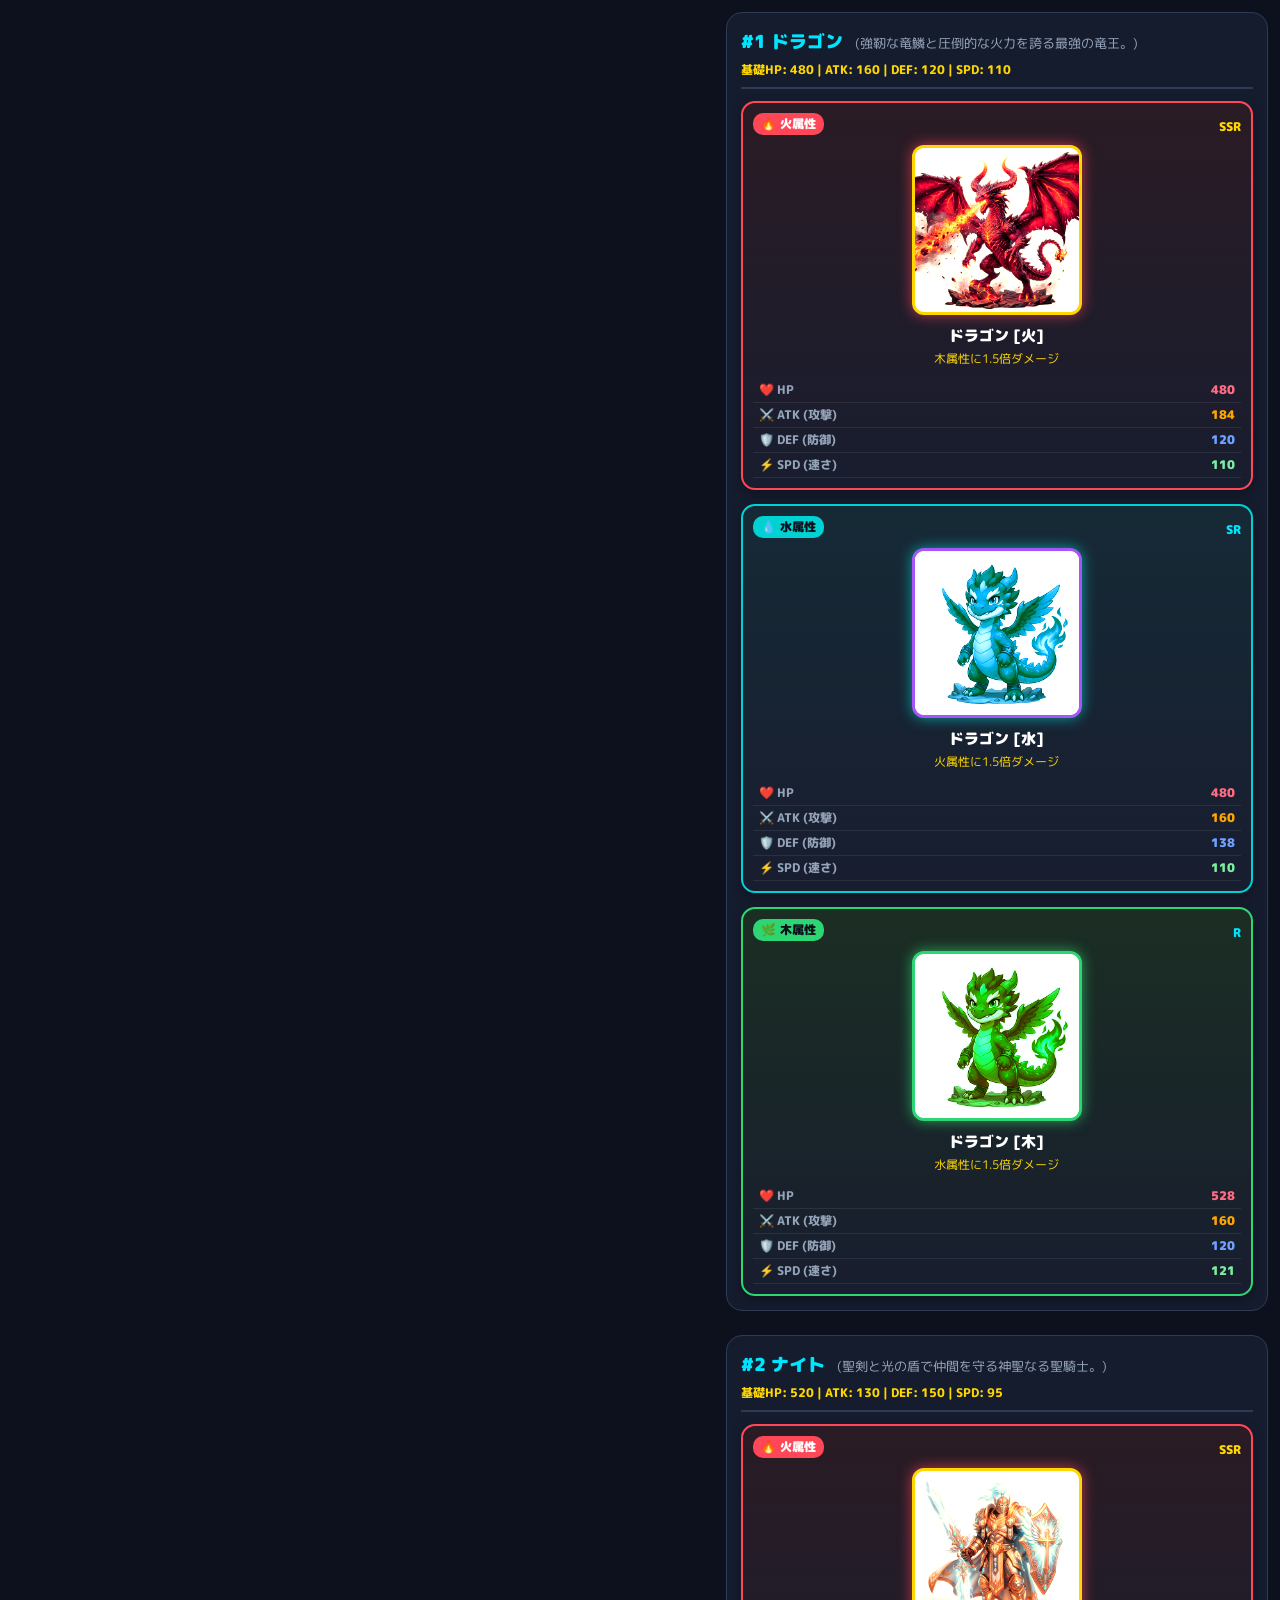
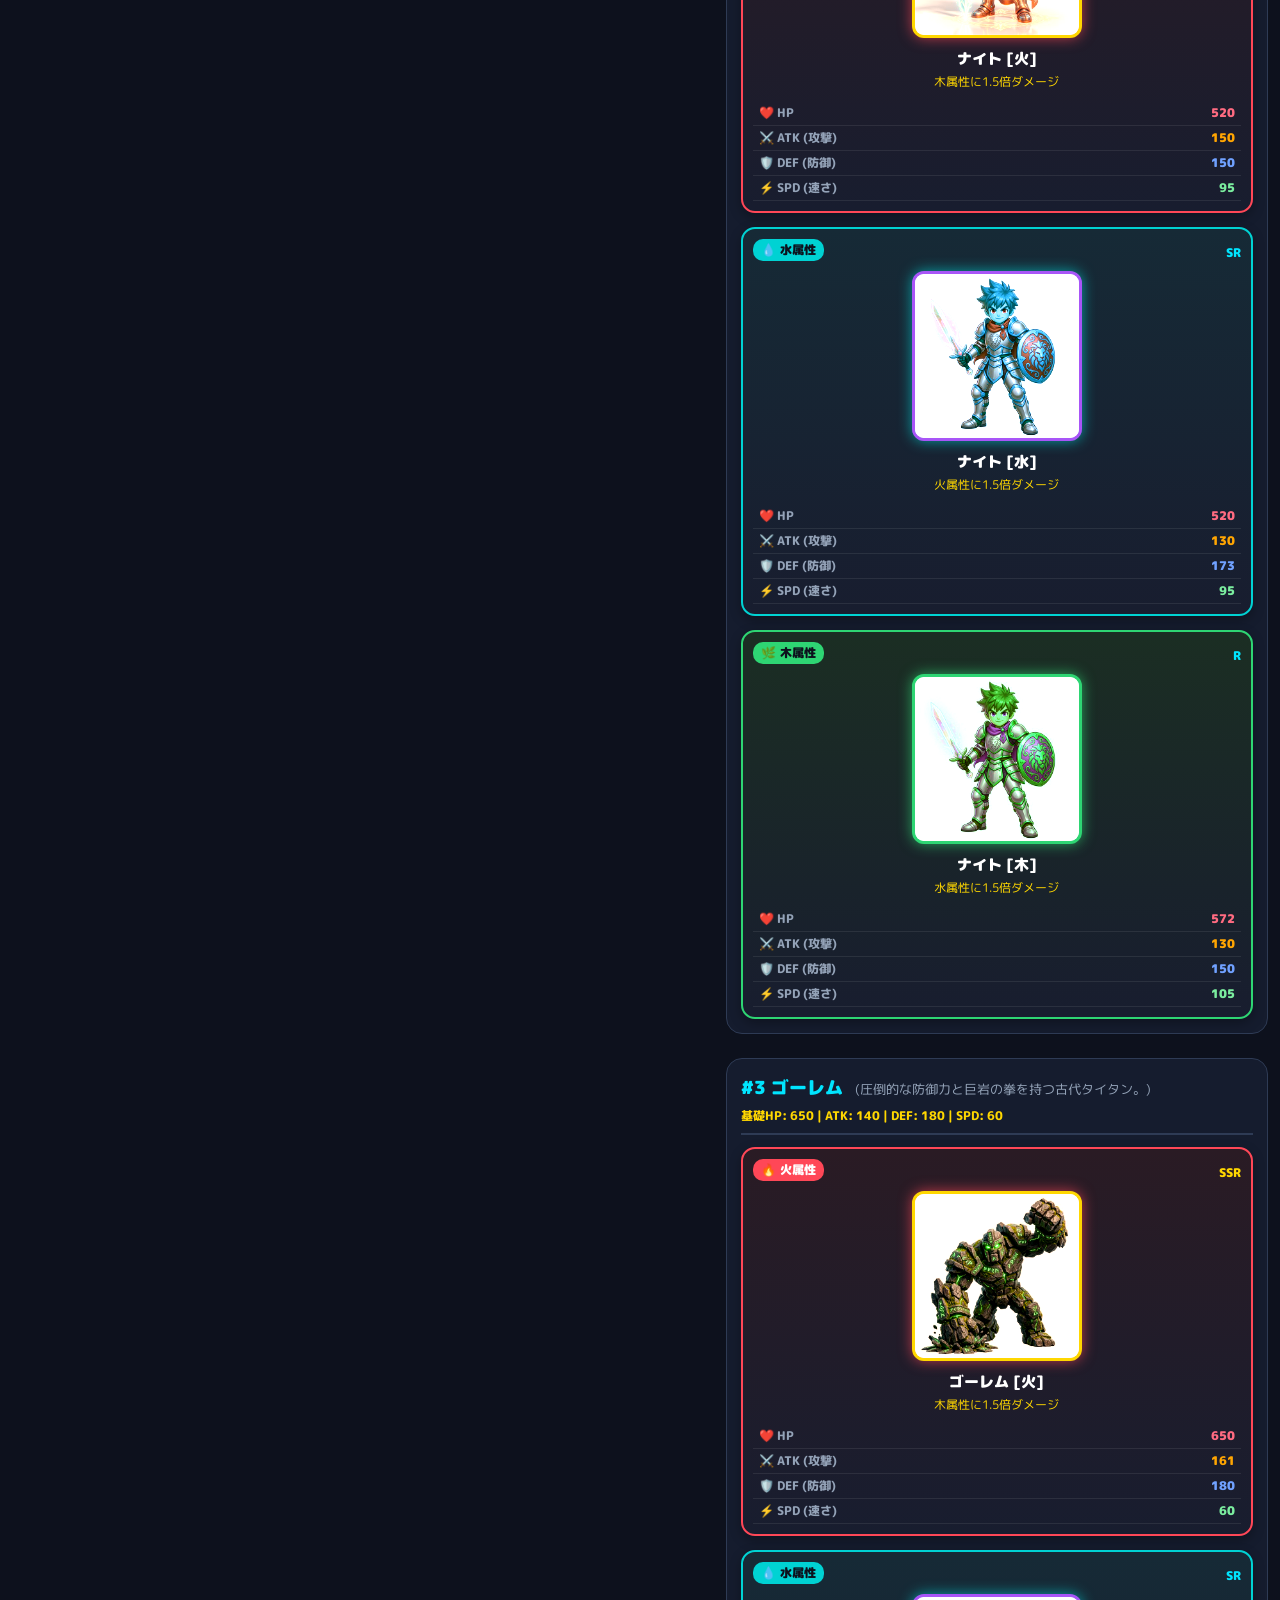
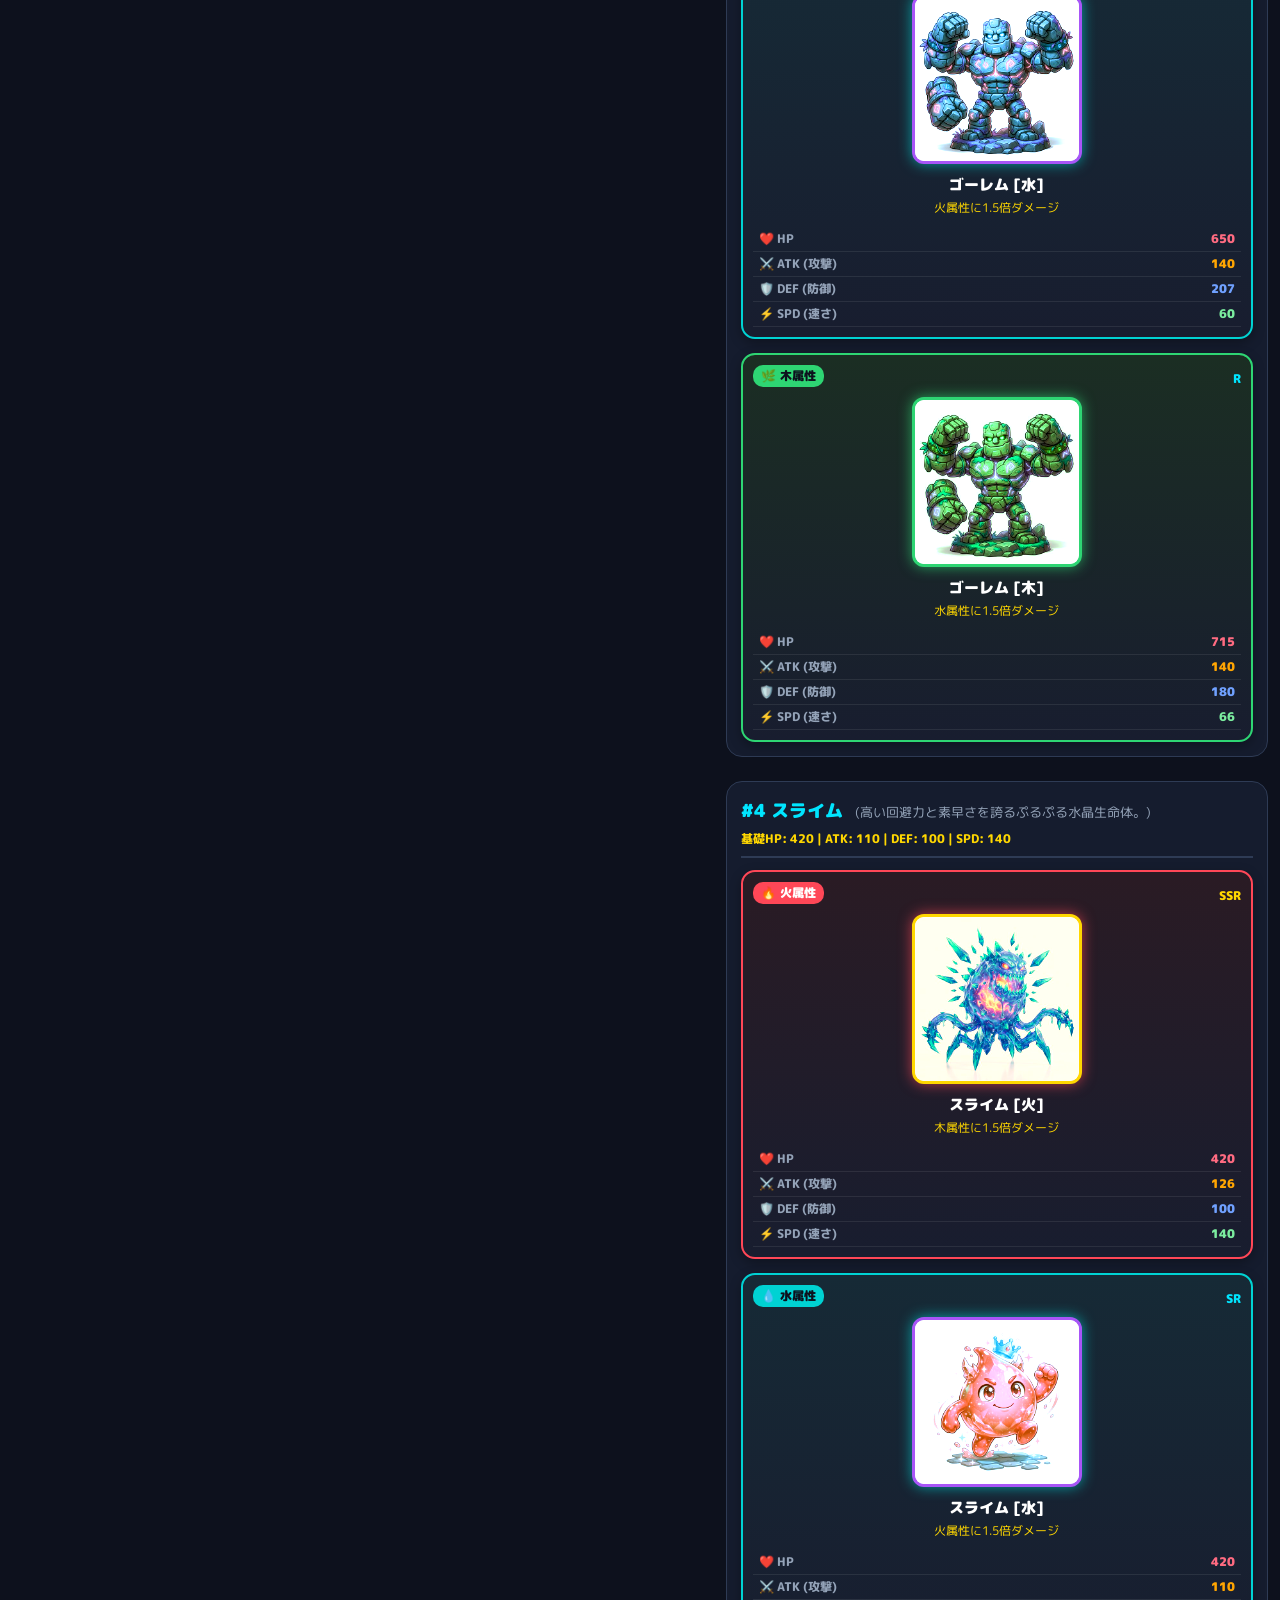
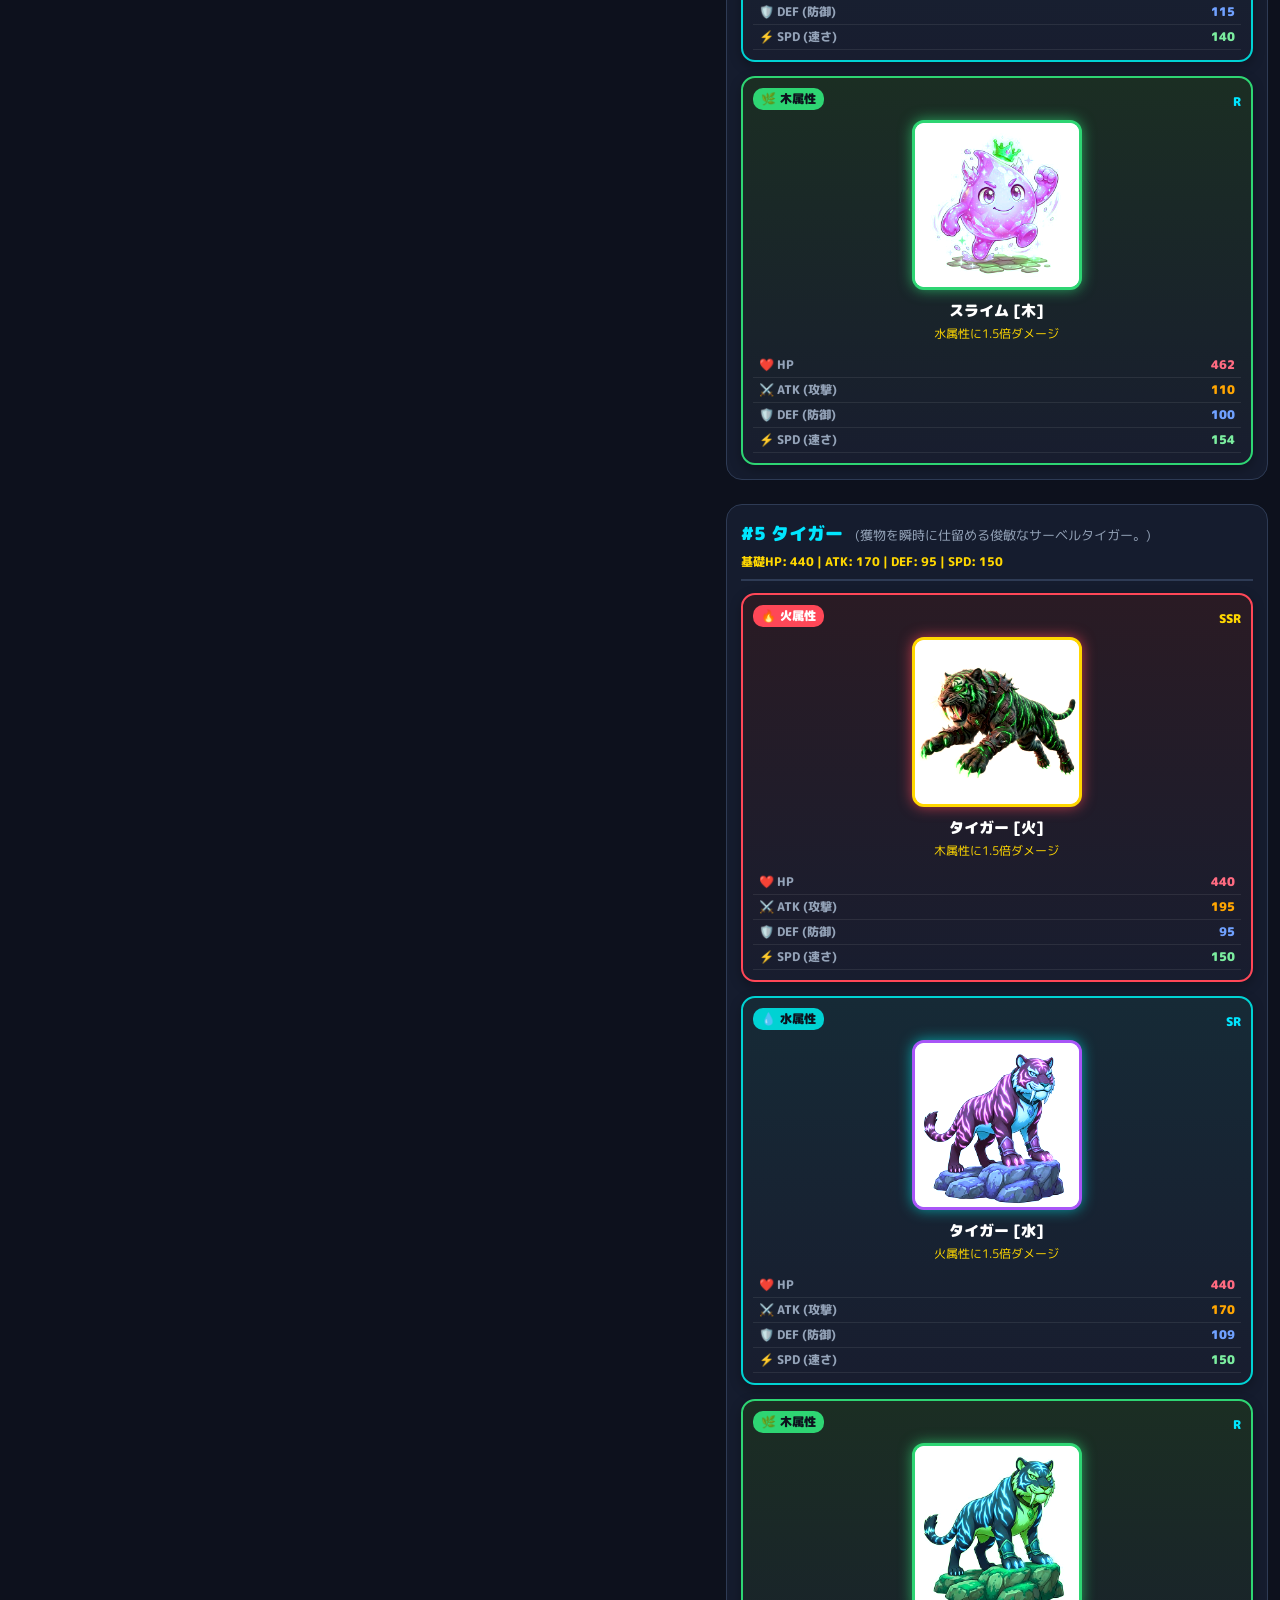
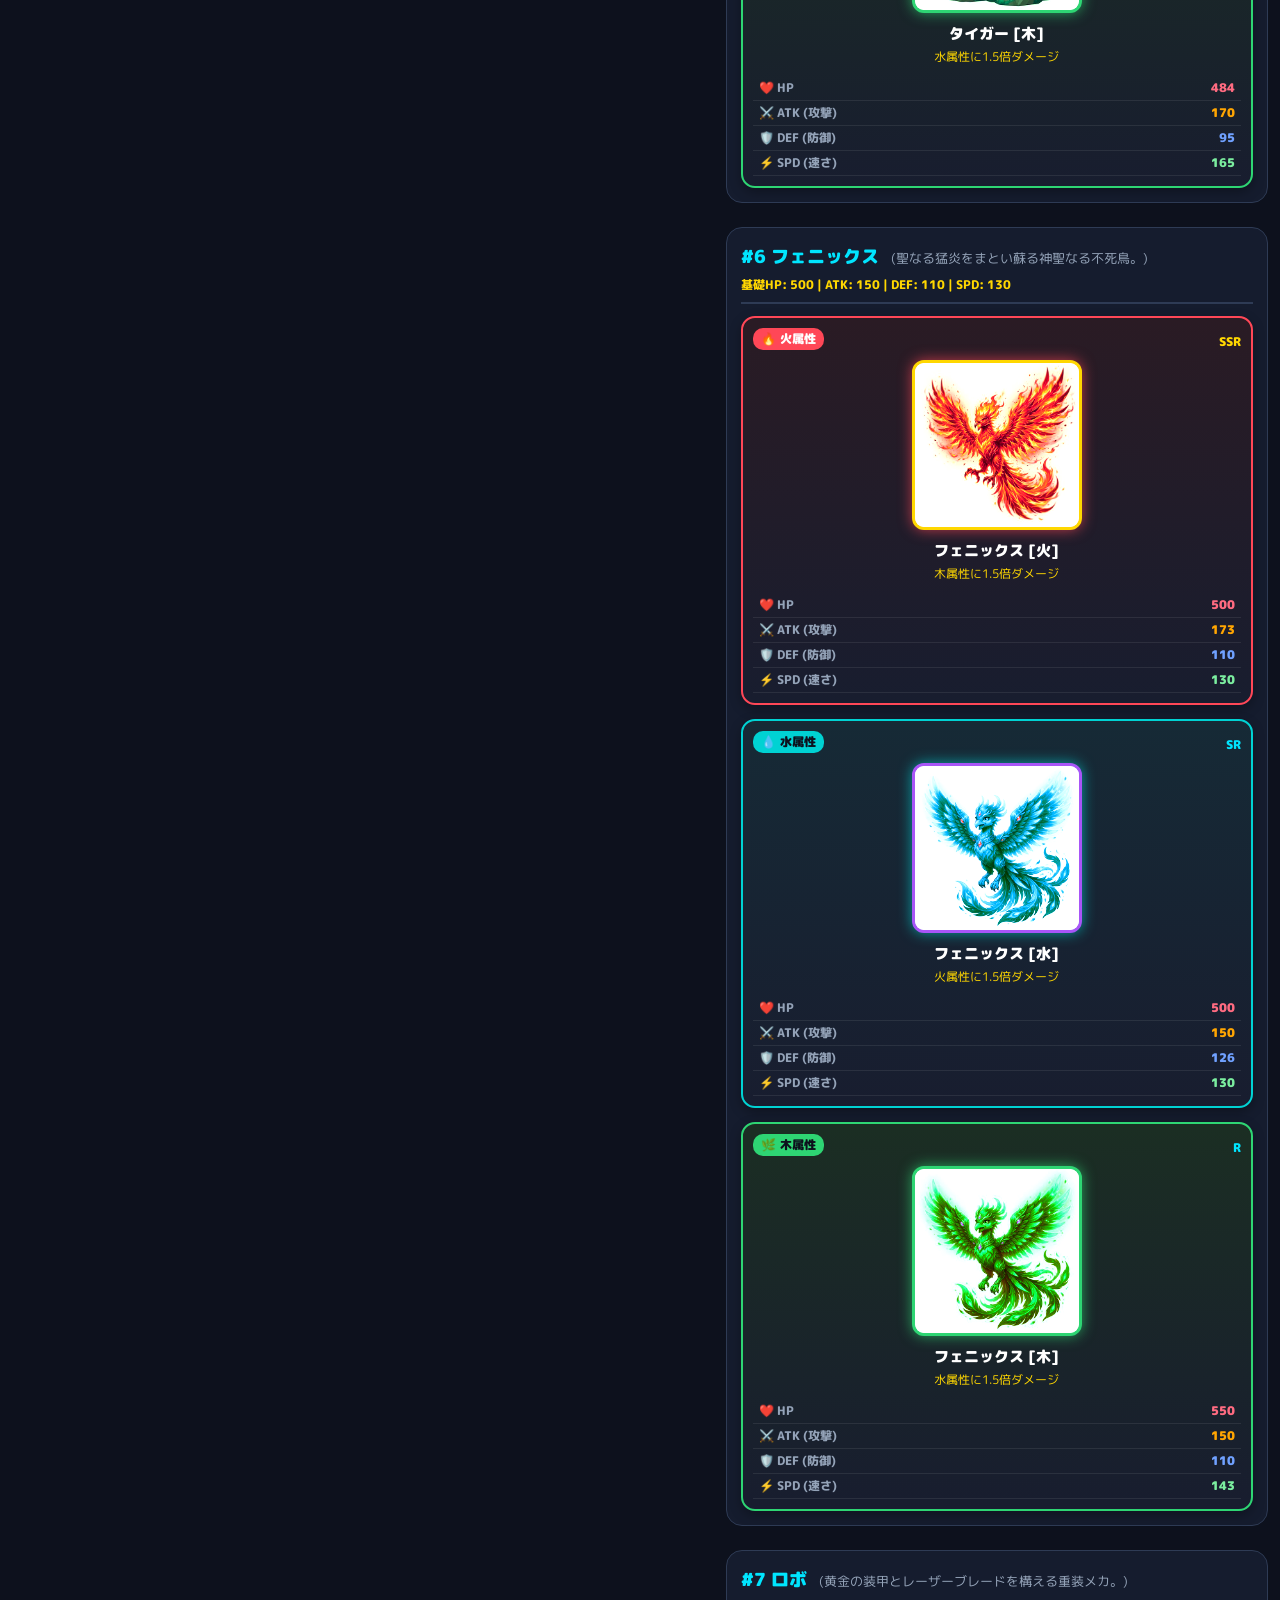
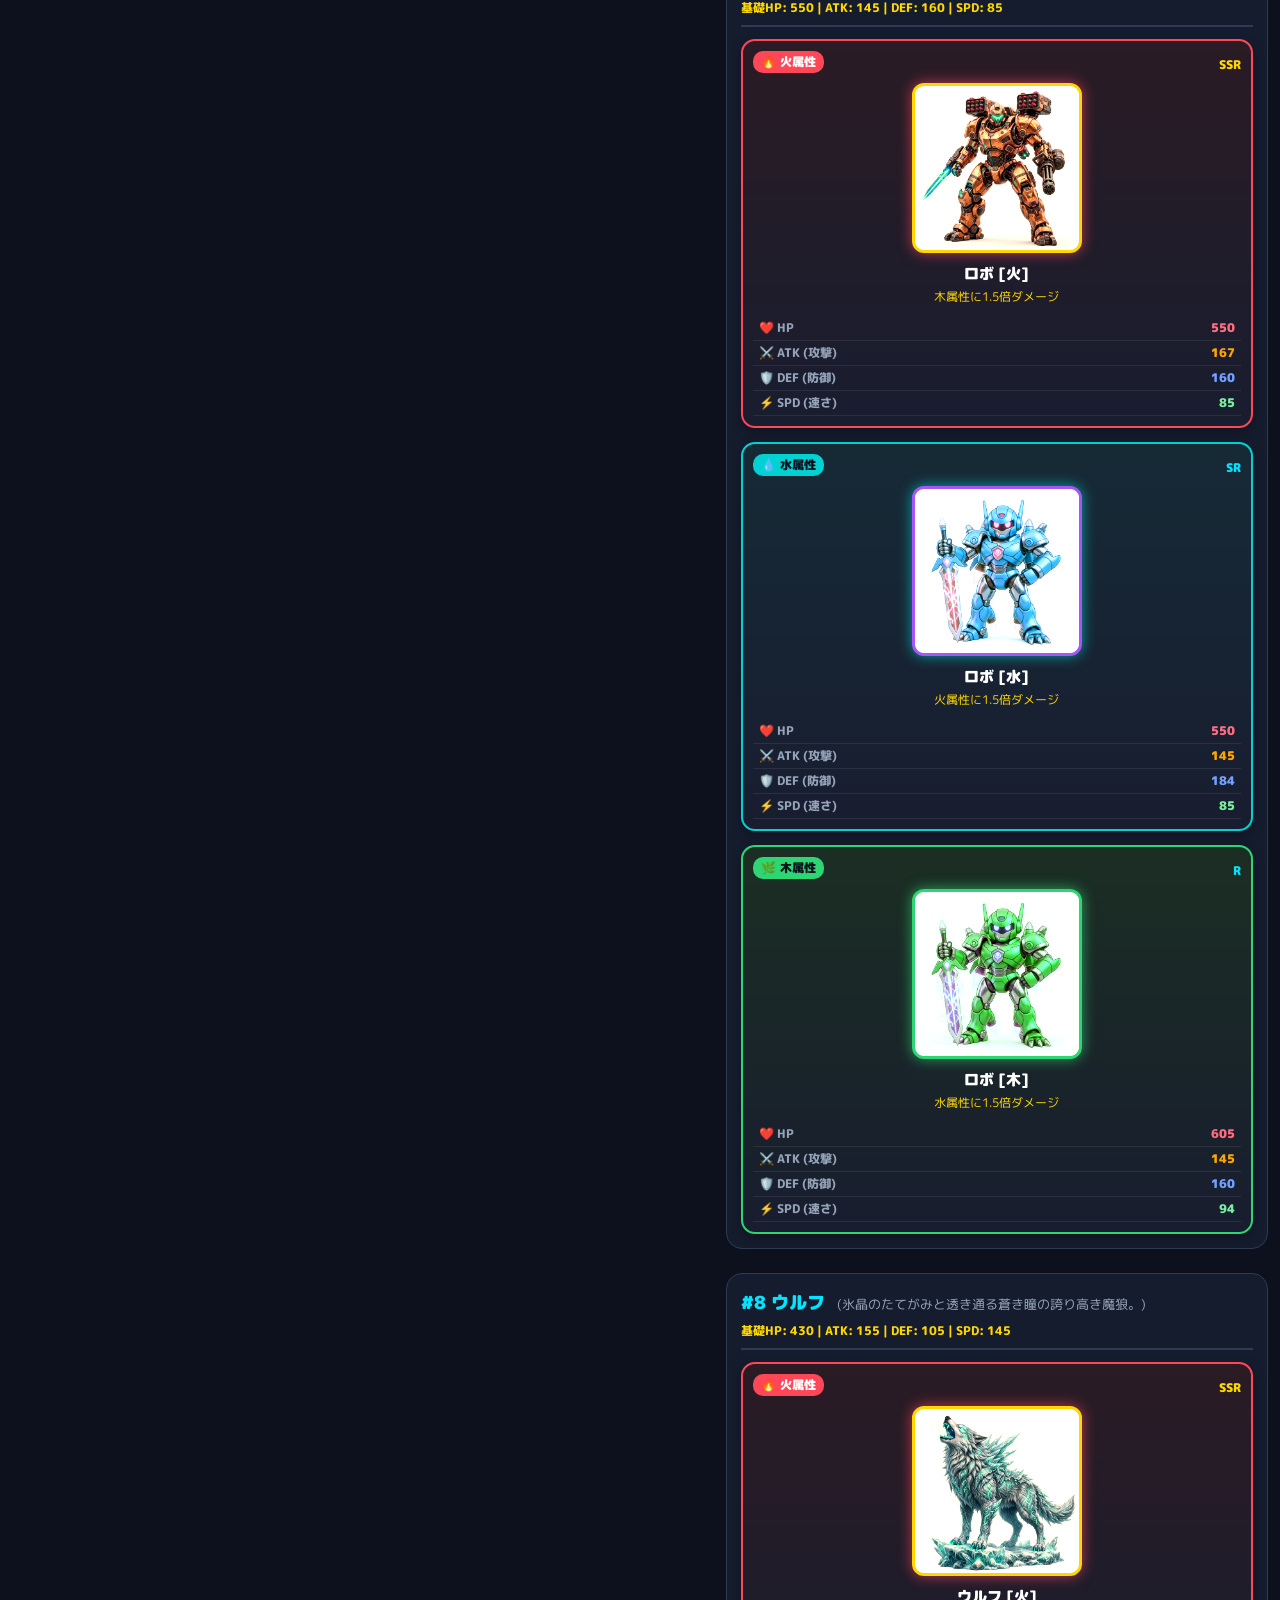
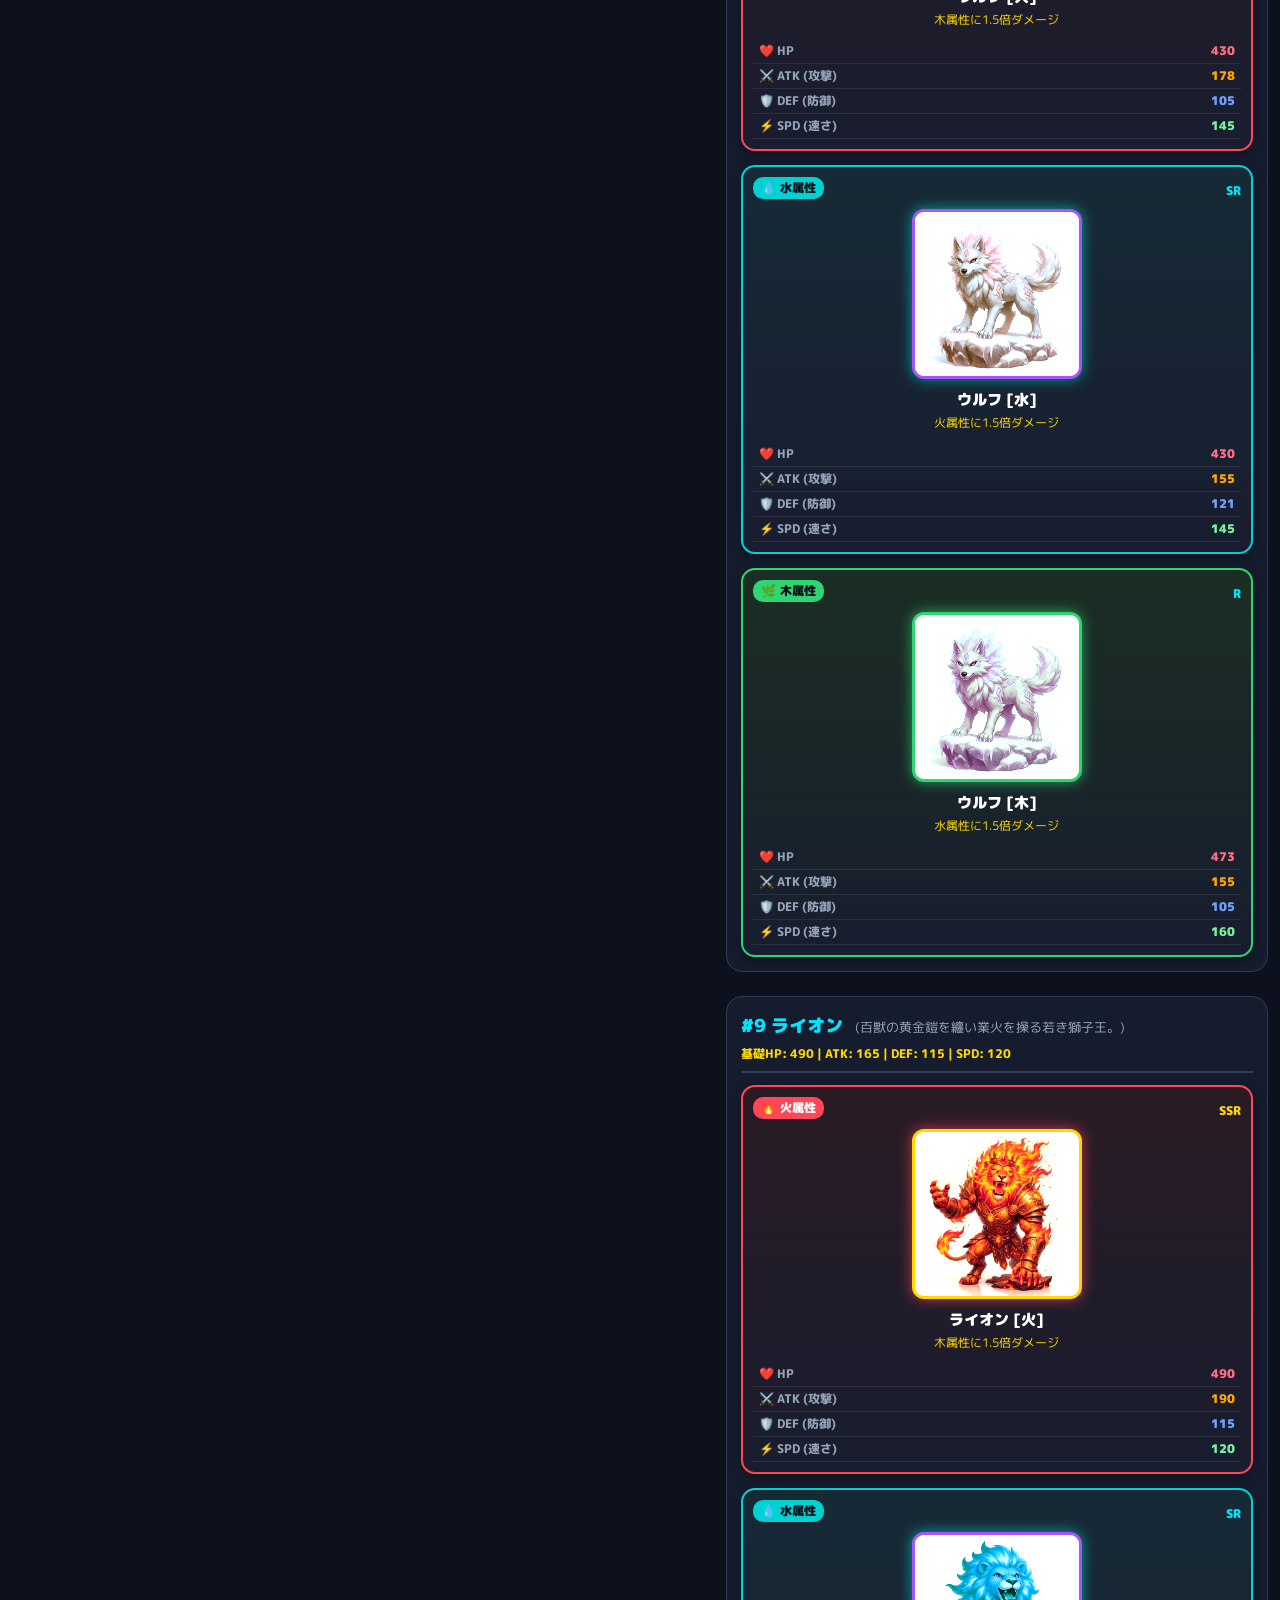
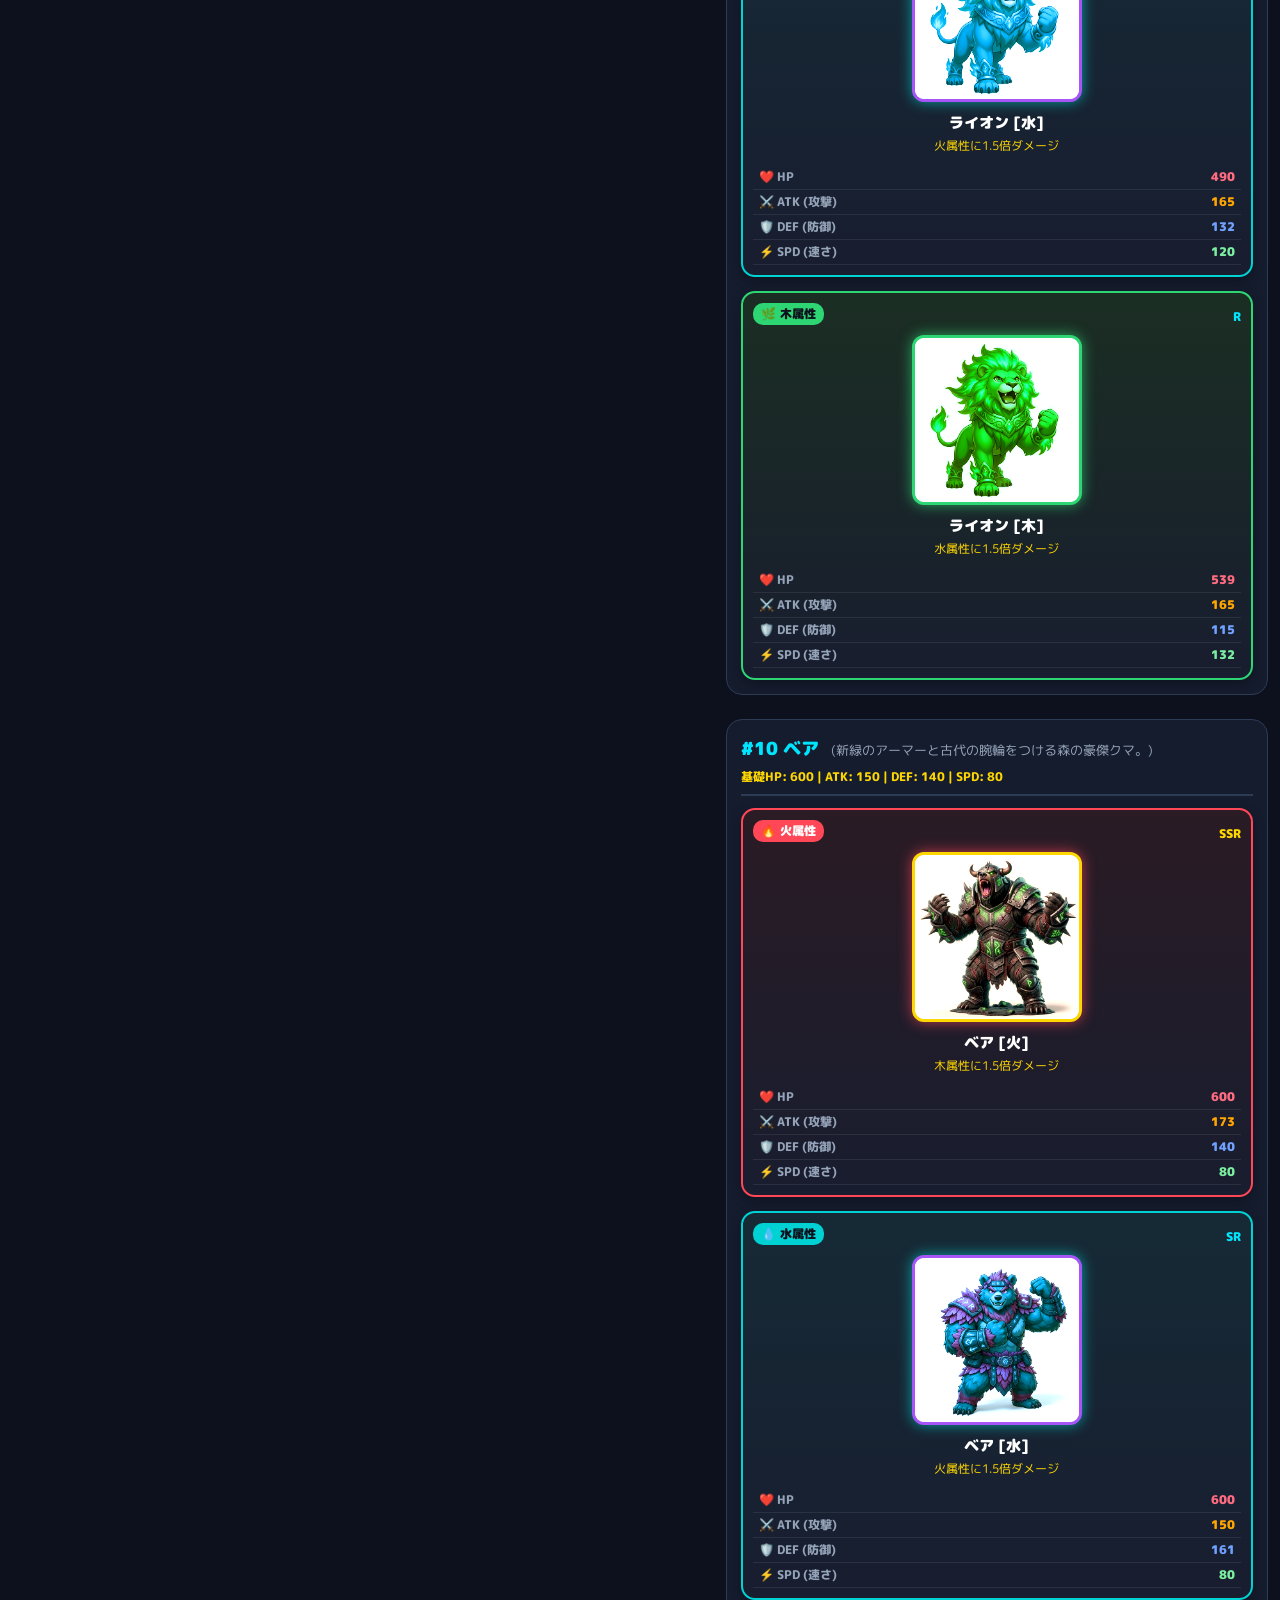
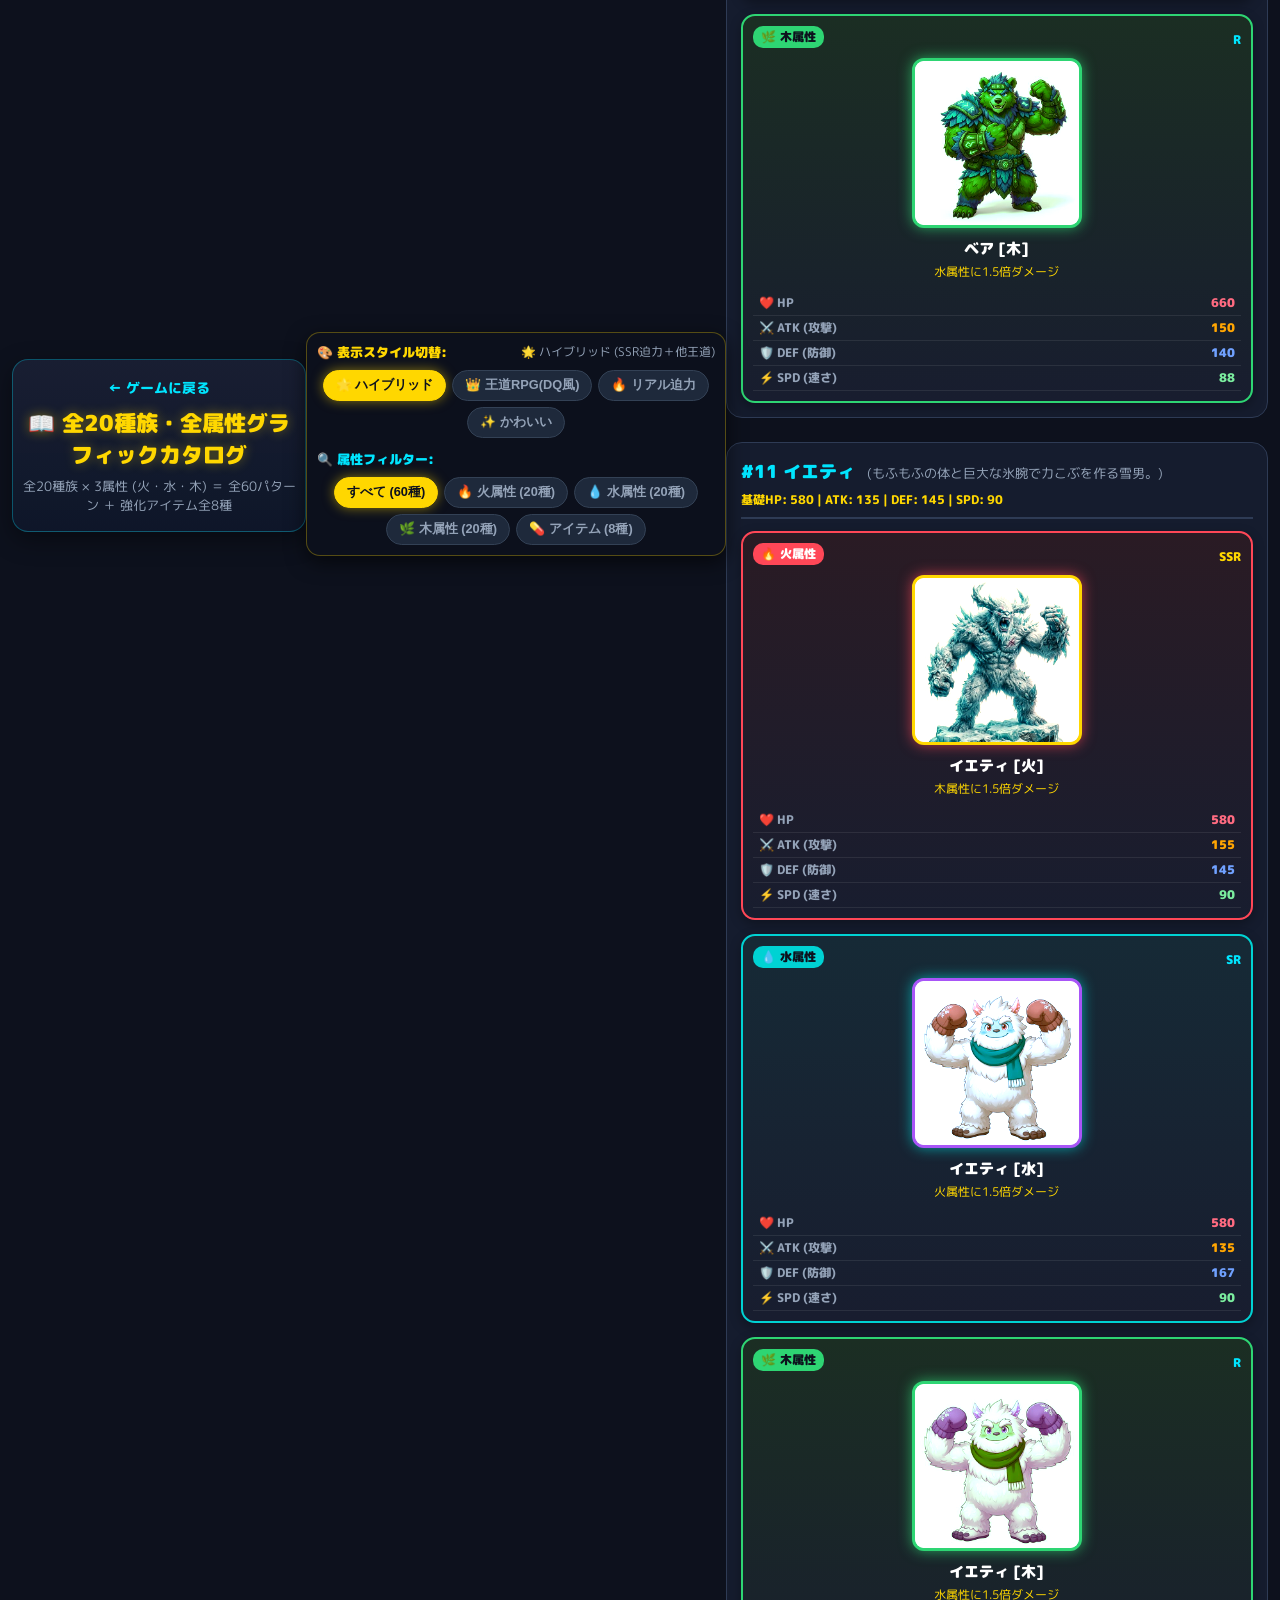
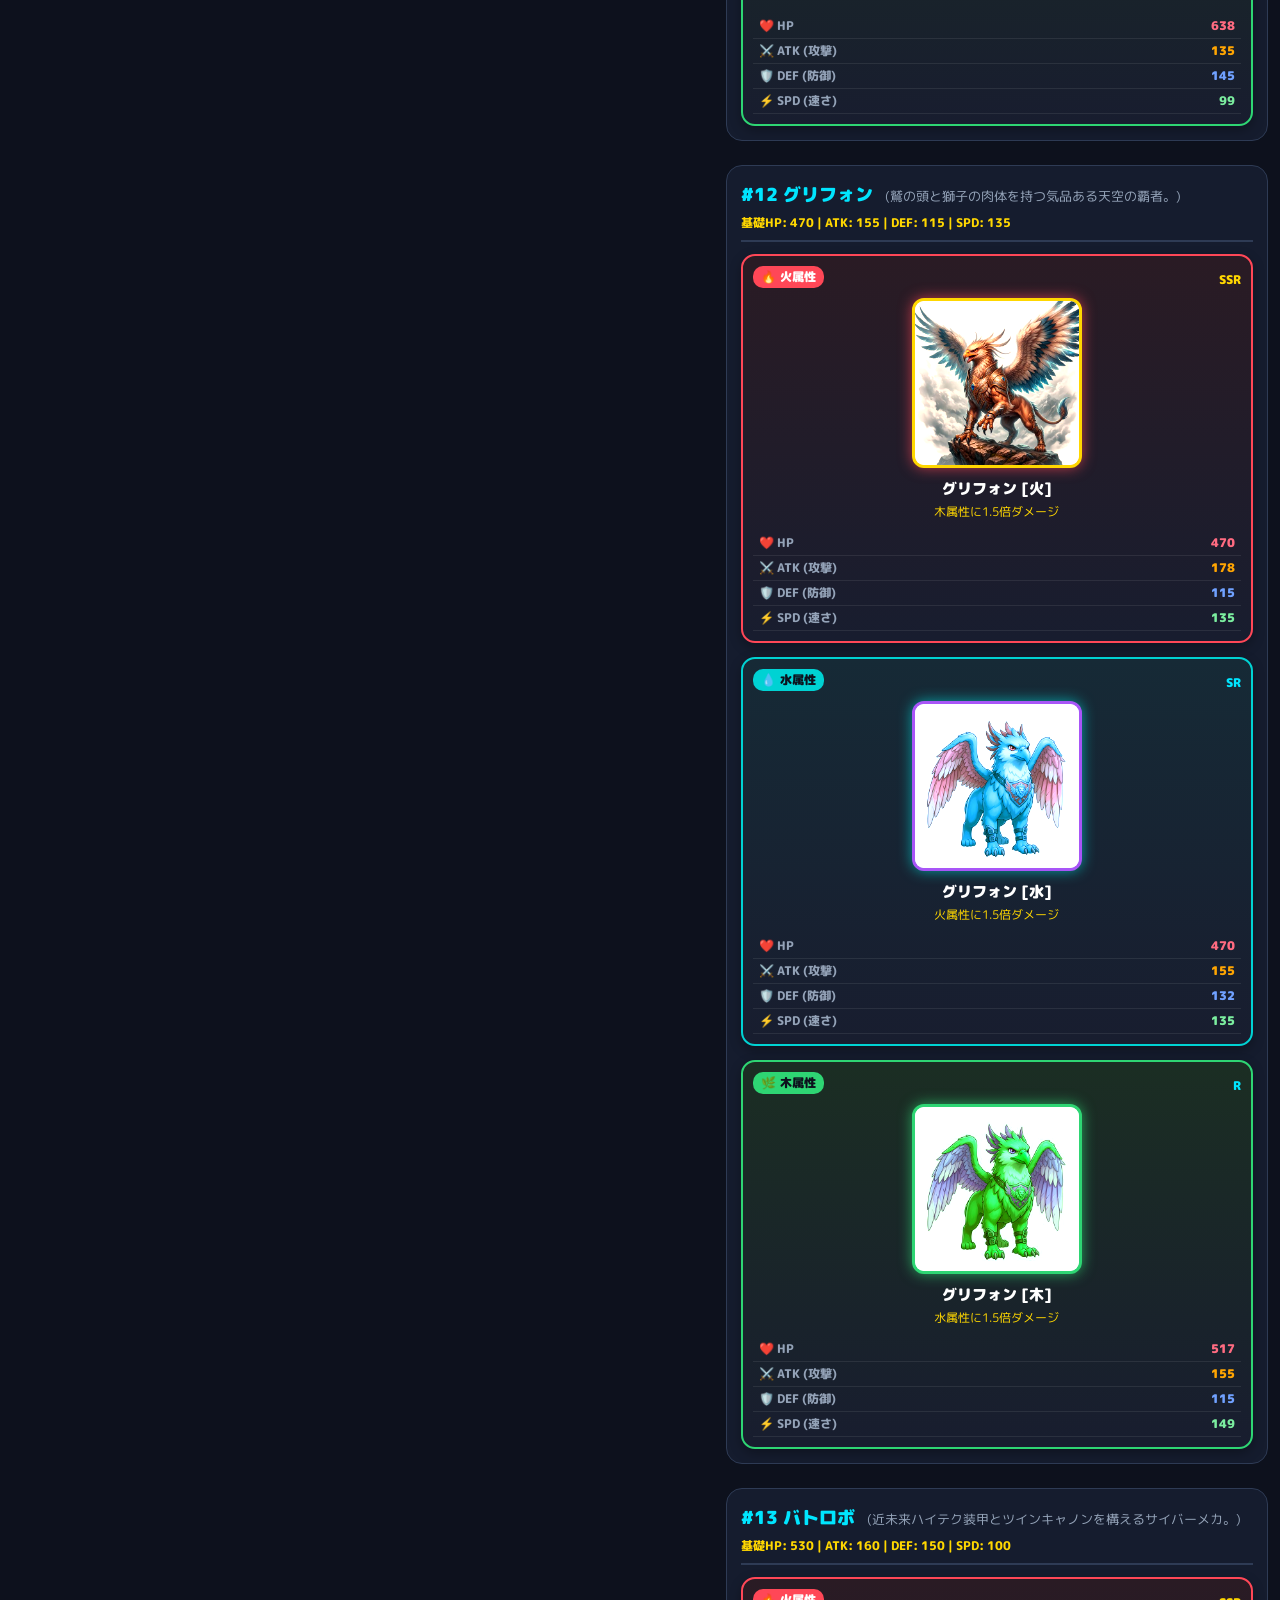
==== commit 7c606586: "fix(catalog): 属性カラー補正(火:紅蓮/水:蒼光/木:翡翠)と属性オーラをカタログ画像およびスタイルシートに完全適用" ====
--- a/catalog.html
+++ b/catalog.html
@@ -141,12 +141,36 @@
       align-items: center;
       border: 3px solid #ffd700;
       margin-bottom: 10px;
+      position: relative;
       box-shadow: 0 4px 10px rgba(0, 0, 0, 0.4);
     }
-    .card-img-wrap img {
+    .card-img-wrap.wrap-fire {
+      border-color: #ff4757;
+      box-shadow: 0 0 14px rgba(255, 71, 87, 0.7);
+    }
+    .card-img-wrap.wrap-water {
+      border-color: #00d2d3;
+      box-shadow: 0 0 14px rgba(0, 210, 211, 0.7);
+    }
+    .card-img-wrap.wrap-wood {
+      border-color: #2ed573;
+      box-shadow: 0 0 14px rgba(46, 213, 115, 0.7);
+    }
+
+    .card-art-img {
       width: 100%;
       height: 100%;
       object-fit: cover;
+      transition: all 0.3s ease;
+    }
+    .card-art-img.element-fire {
+      filter: sepia(0.25) saturate(1.75) hue-rotate(-20deg) contrast(1.1) drop-shadow(0 0 8px rgba(255, 68, 68, 0.75));
+    }
+    .card-art-img.element-water {
+      filter: sepia(0.40) saturate(2.0) hue-rotate(165deg) contrast(1.1) drop-shadow(0 0 8px rgba(0, 210, 255, 0.85));
+    }
+    .card-art-img.element-wood {
+      filter: sepia(0.35) saturate(1.85) hue-rotate(75deg) contrast(1.1) drop-shadow(0 0 8px rgba(46, 213, 115, 0.85));
     }
     .card-badge {
       display: inline-block;
@@ -350,8 +374,8 @@
               <span class="card-badge ${attr.badgeClass}">${attr.icon} ${attr.name}</span>
               <span style="font-weight:900; font-size:0.78rem; color:${isSSR ? '#ffd700' : '#00e5ff'};">${rarity}</span>
             </div>
-            <div class="card-img-wrap" style="border-color: ${isSSR ? '#ffd700' : (rarity === 'SR' ? '#a855f7' : '#3b82f6')};">
-              <img src="${imgPath}" alt="${sp.name}" loading="lazy">
+            <div class="card-img-wrap wrap-${attr.id}" style="border-color: ${isSSR ? '#ffd700' : (rarity === 'SR' ? '#a855f7' : (attr.id === 'fire' ? '#ff4757' : attr.id === 'water' ? '#00d2d3' : '#2ed573'))};">
+              <img src="${imgPath}" class="card-art-img element-${attr.id}" alt="${sp.name}" loading="lazy">
             </div>
             <div style="font-weight:900; font-size:0.95rem; margin-bottom:4px; color:#fff;">
               ${sp.name} [${attr.name.charAt(0)}]
--- a/src/css/style.css
+++ b/src/css/style.css
@@ -864,15 +864,15 @@
 
 /* 属性別ダイナミックカラー＆オーラフィルター (火・水・木) */
 .card-art-img.element-fire {
-  filter: drop-shadow(0 0 8px rgba(255, 51, 68, 0.65));
+  filter: sepia(0.25) saturate(1.7) hue-rotate(-20deg) contrast(1.1) drop-shadow(0 0 10px rgba(255, 68, 68, 0.75));
 }
 
 .card-art-img.element-water {
-  filter: hue-rotate(185deg) saturate(1.2) drop-shadow(0 0 8px rgba(0, 229, 255, 0.7));
+  filter: sepia(0.35) saturate(1.9) hue-rotate(165deg) contrast(1.1) drop-shadow(0 0 10px rgba(0, 210, 255, 0.85));
 }
 
 .card-art-img.element-wood {
-  filter: hue-rotate(85deg) saturate(1.2) drop-shadow(0 0 8px rgba(0, 255, 136, 0.7));
+  filter: sepia(0.35) saturate(1.8) hue-rotate(75deg) contrast(1.1) drop-shadow(0 0 10px rgba(46, 213, 115, 0.85));
 }
 
 .arena-char .mini-sprite {
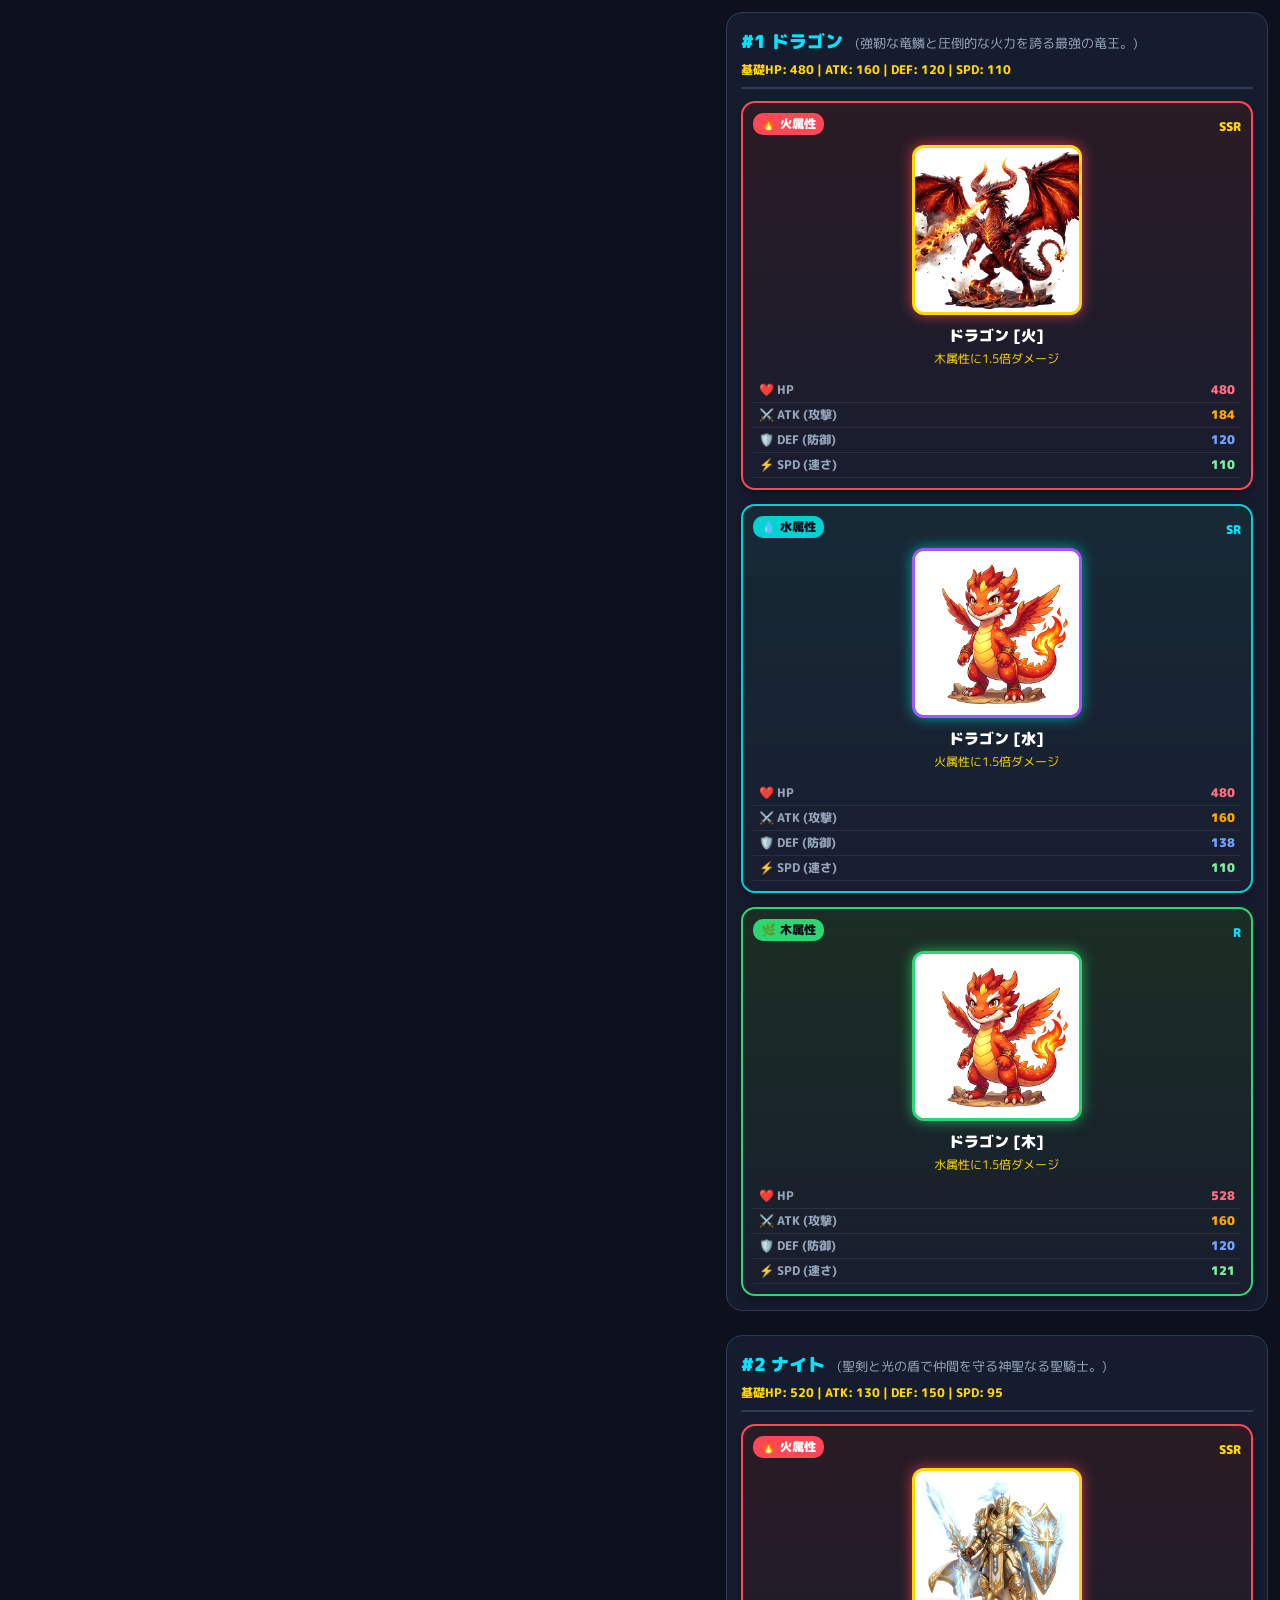
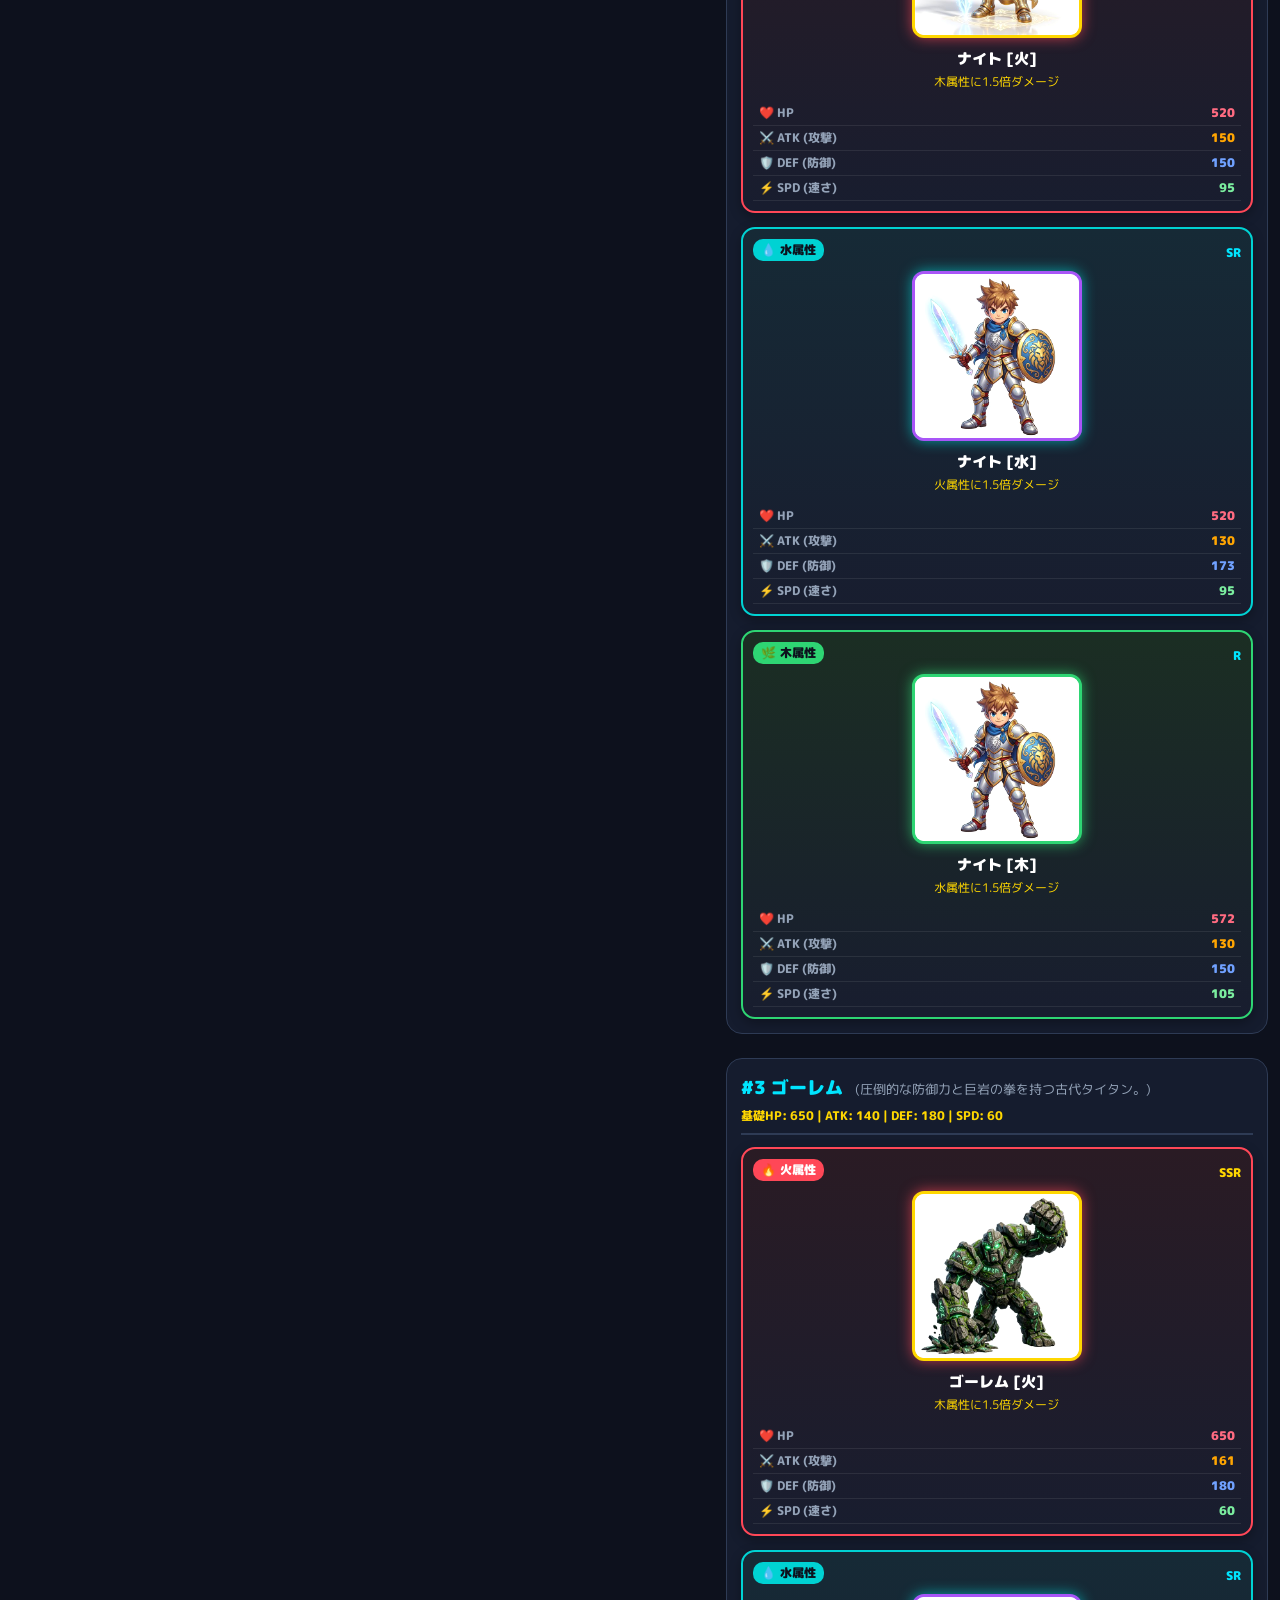
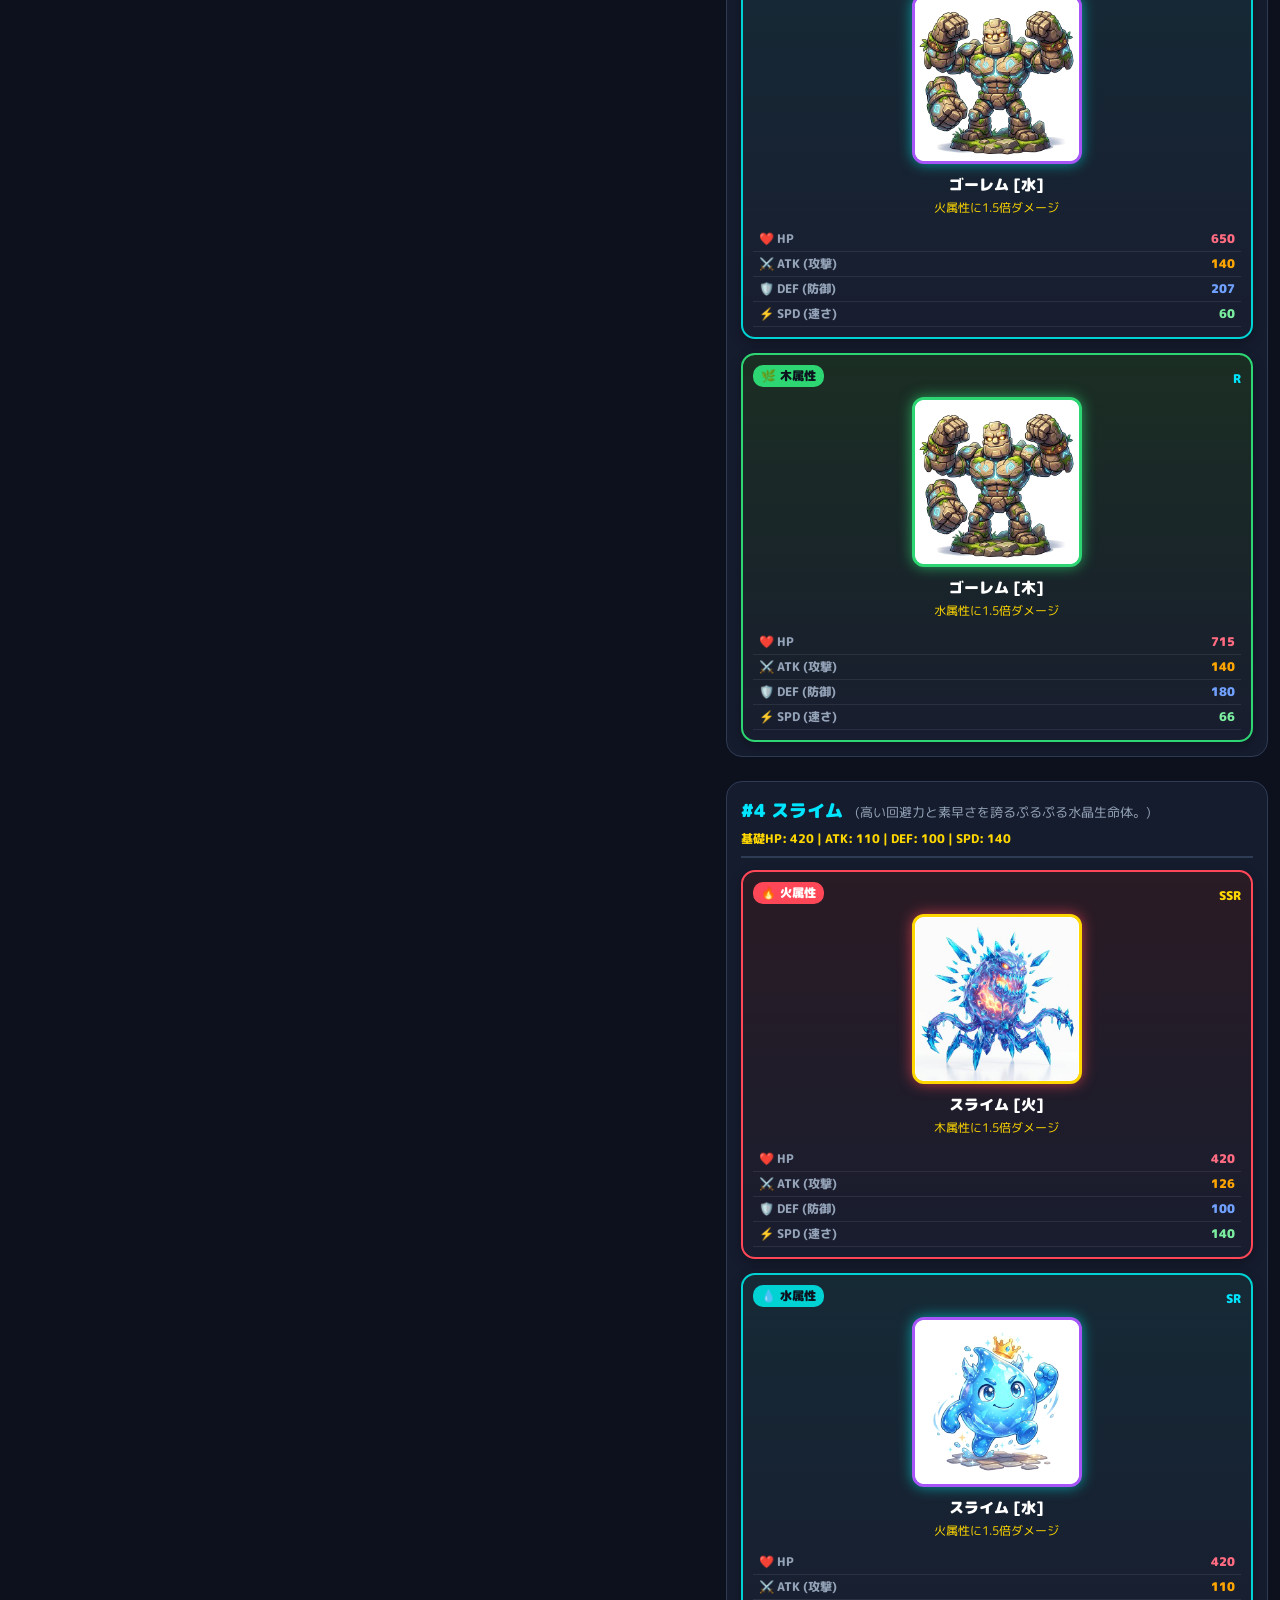
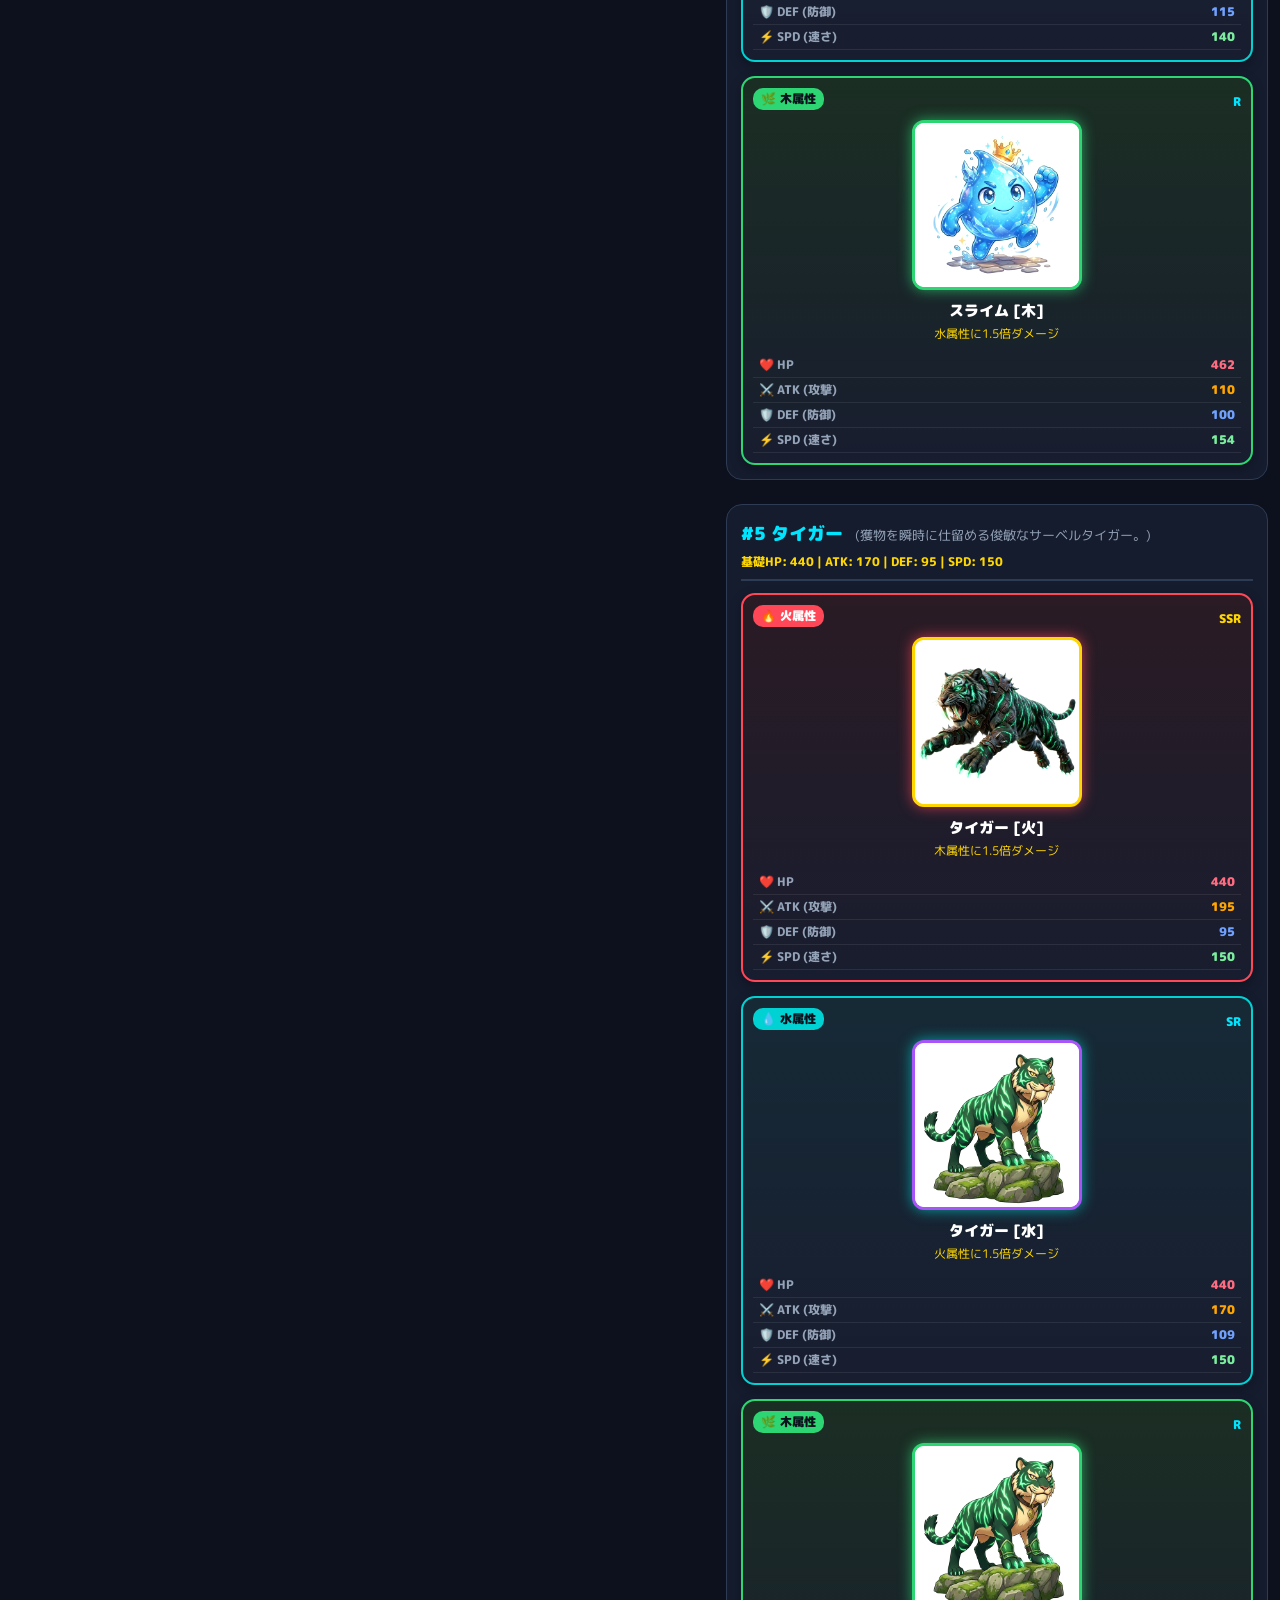
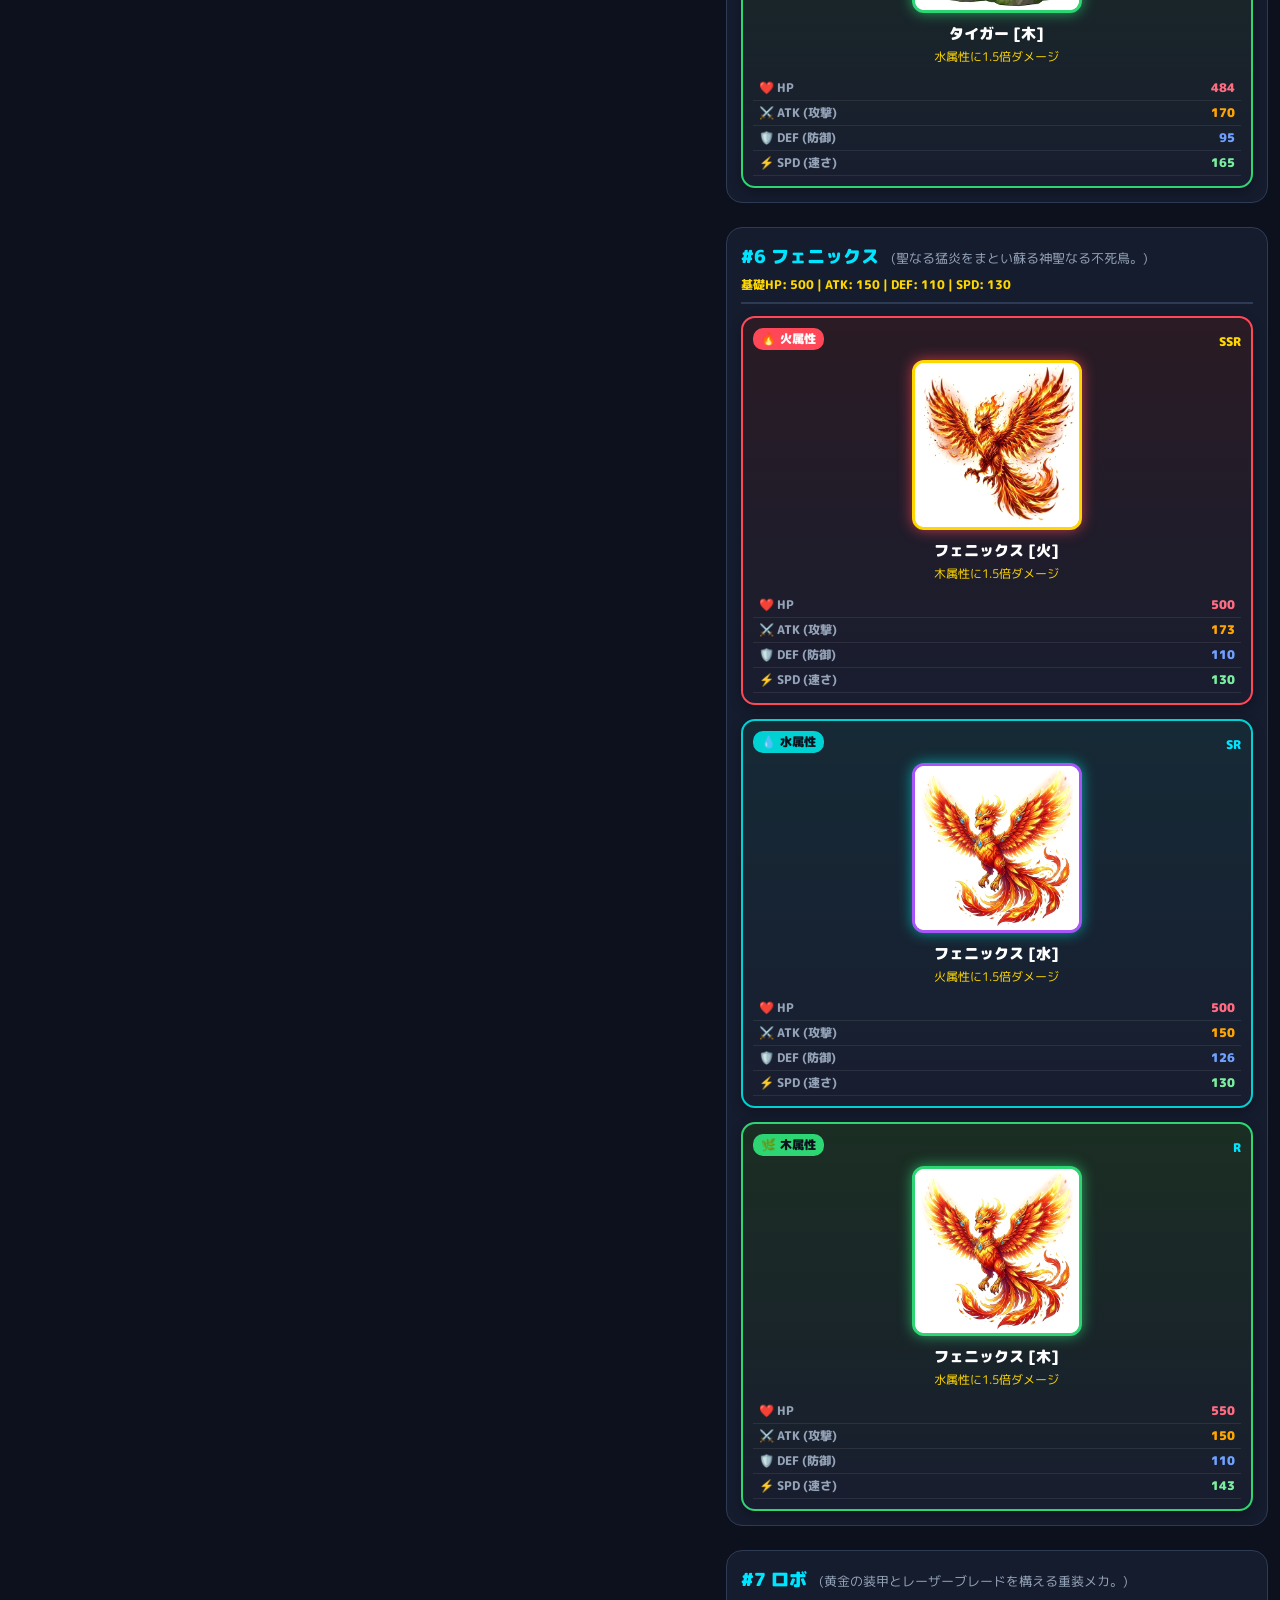
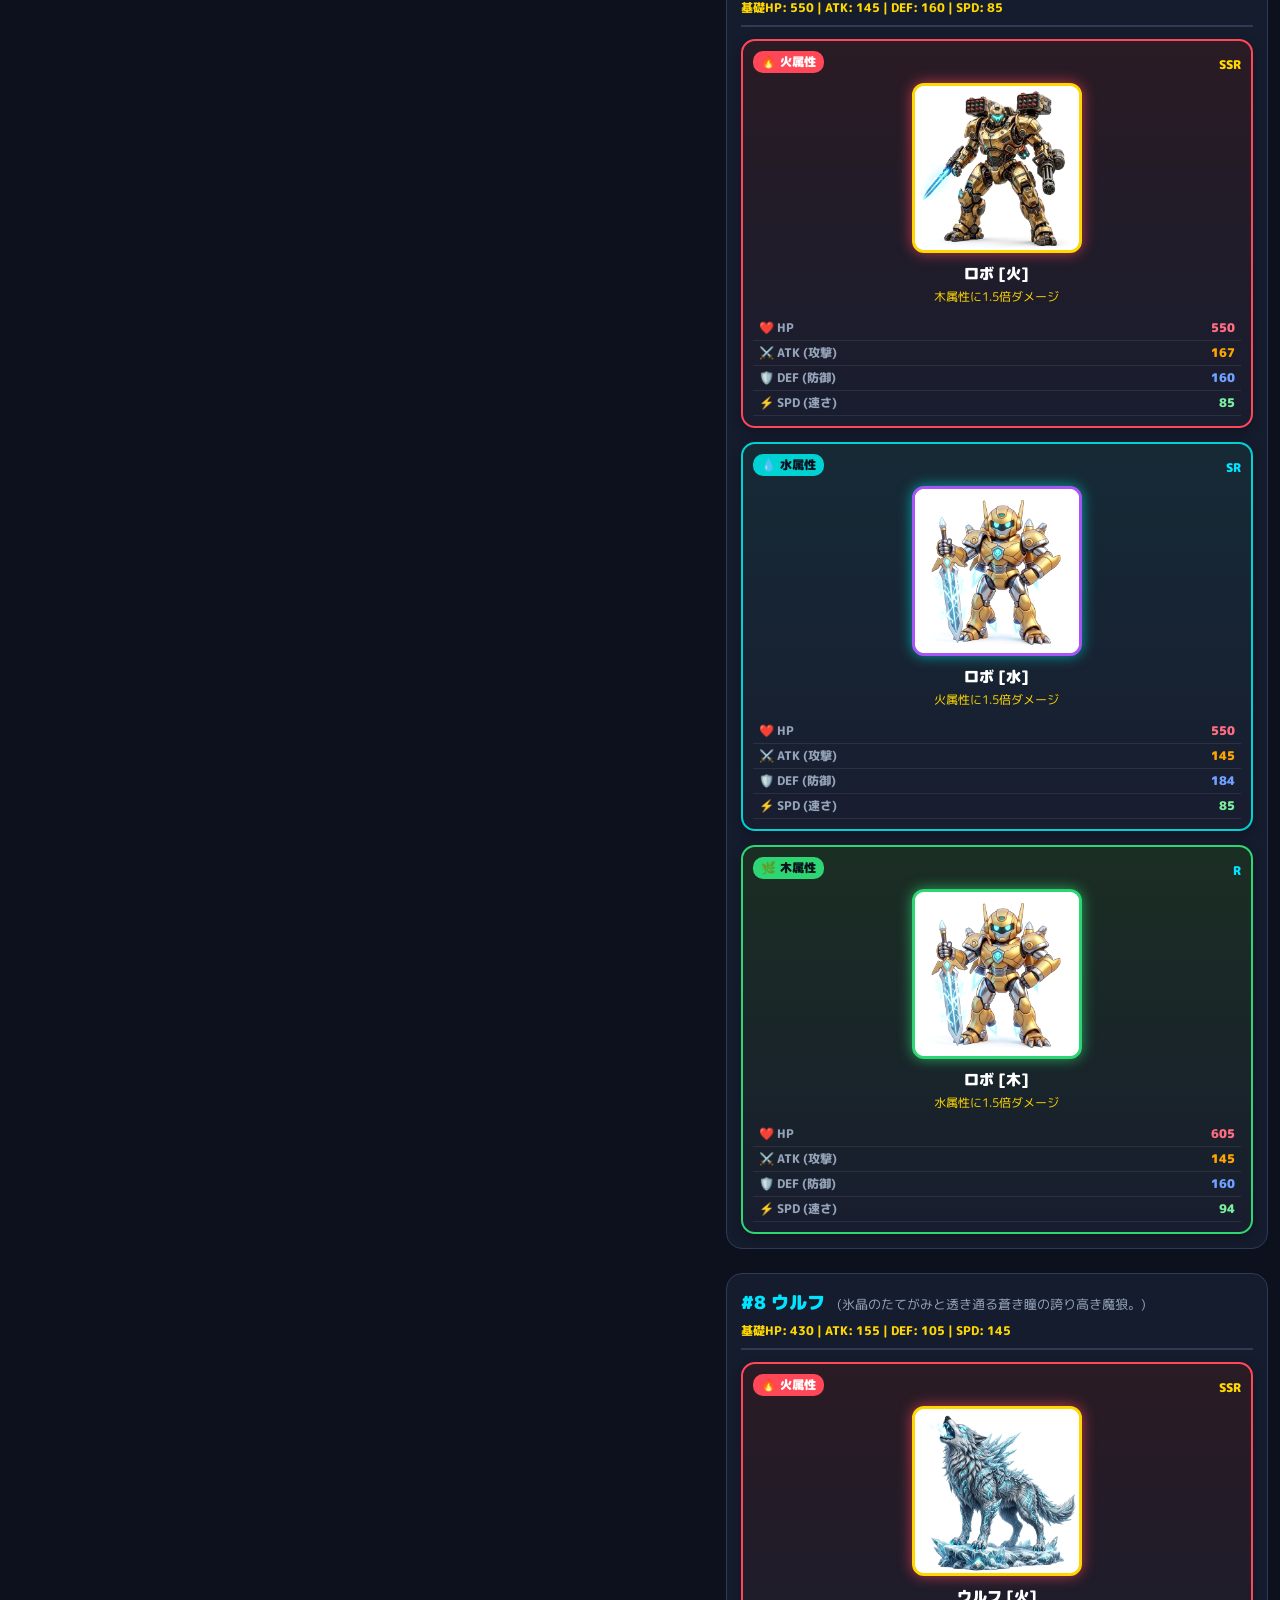
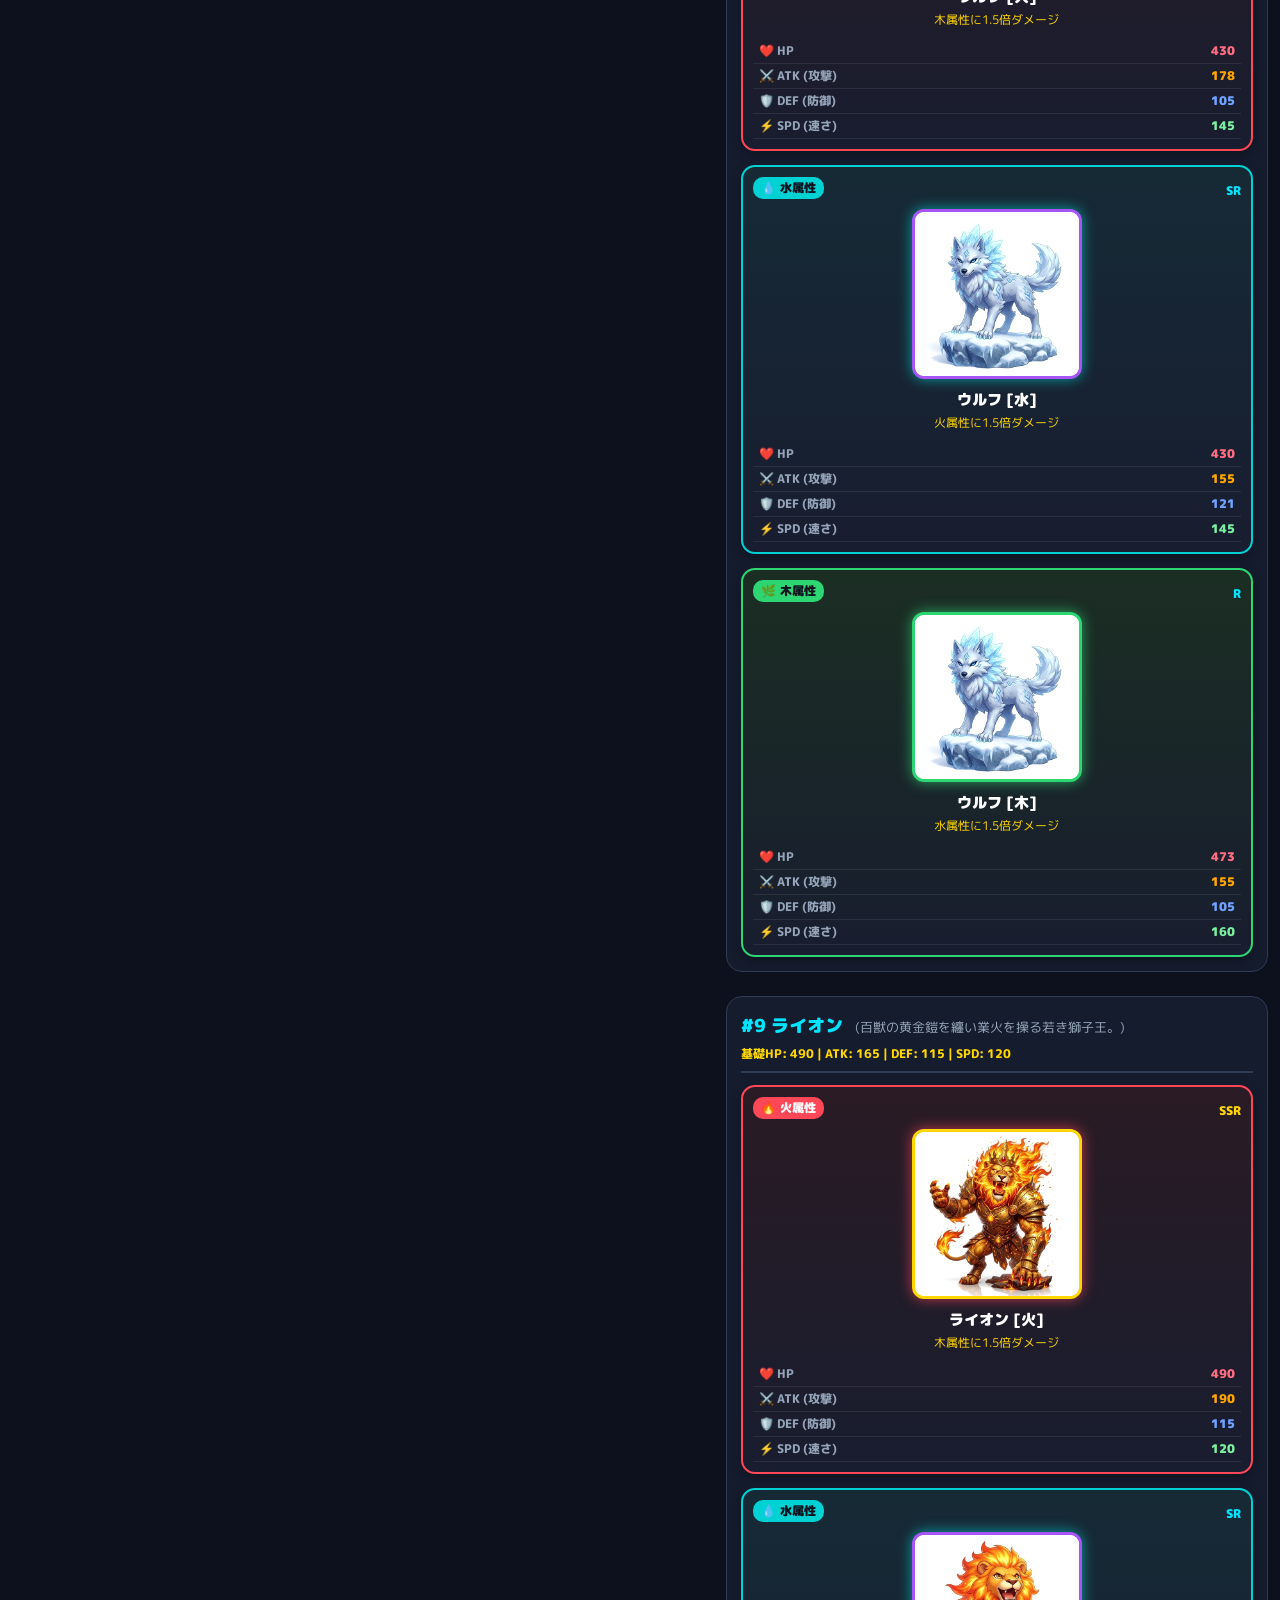
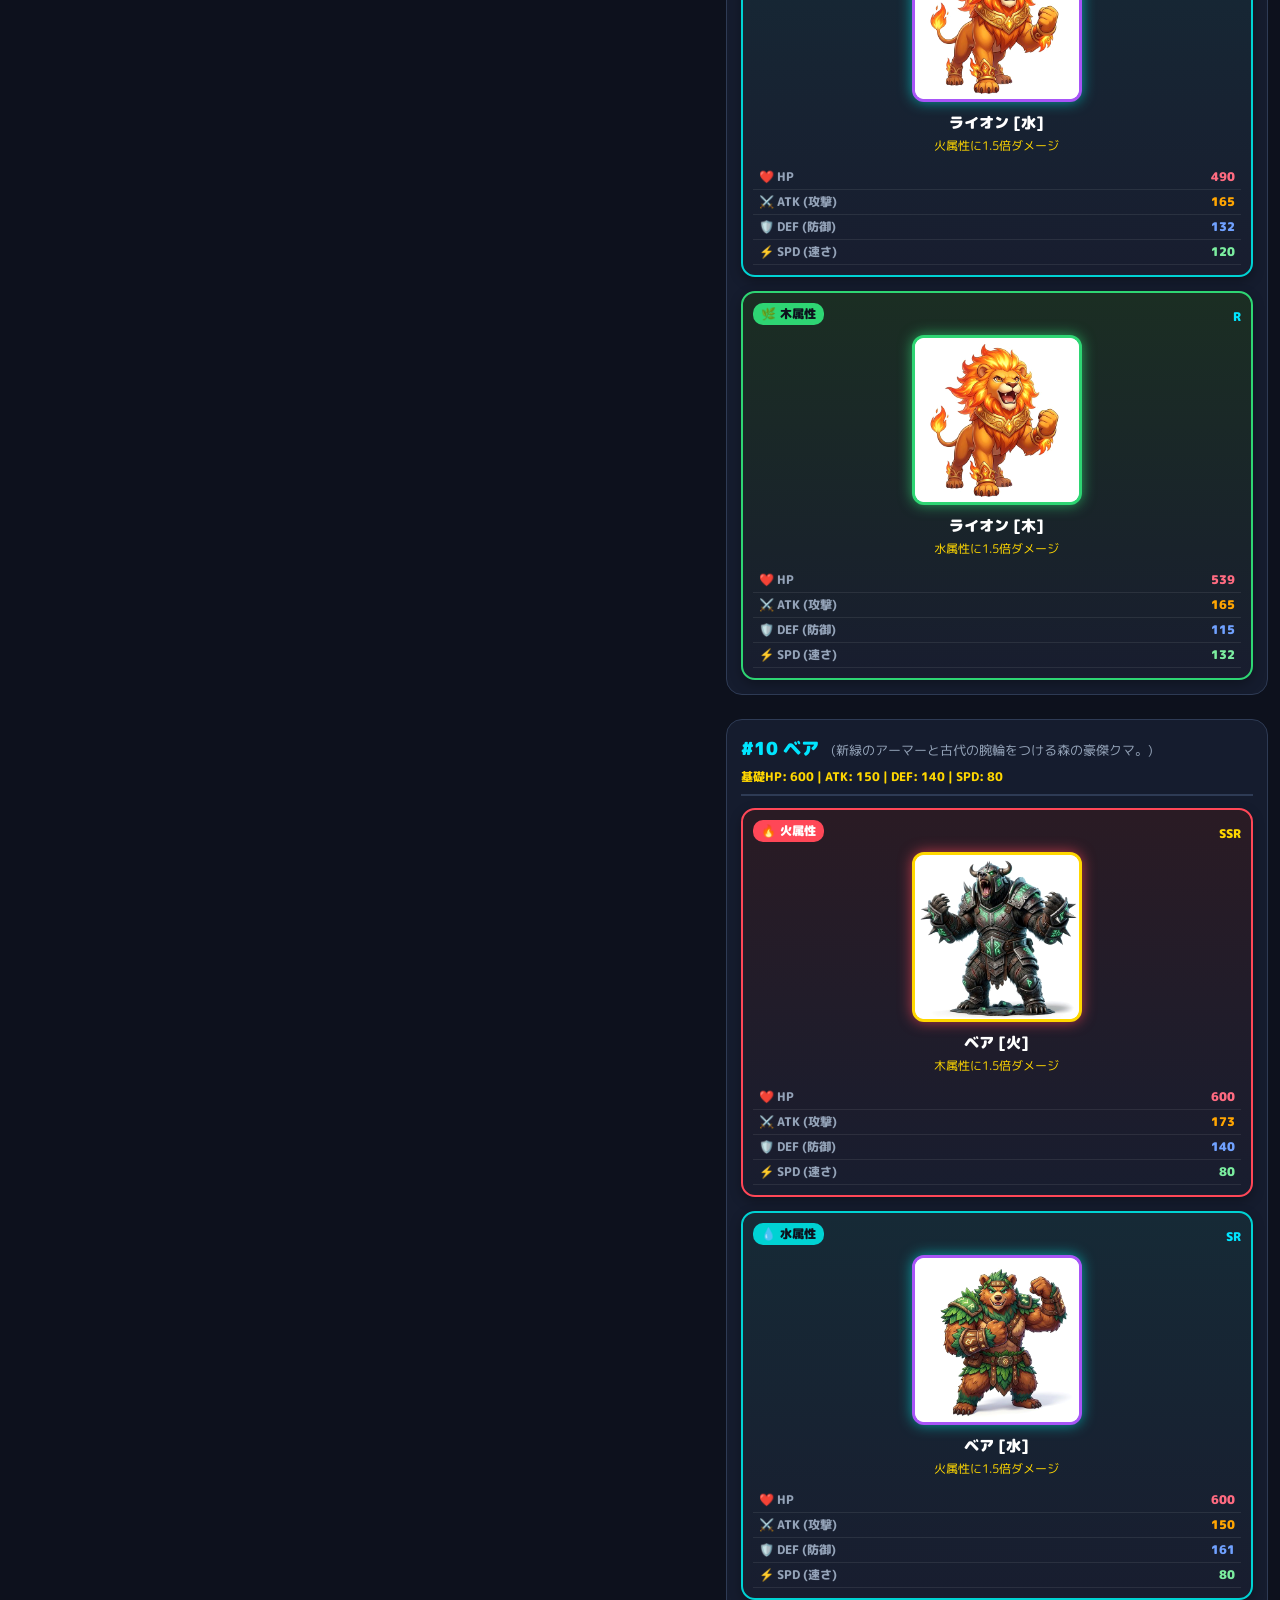
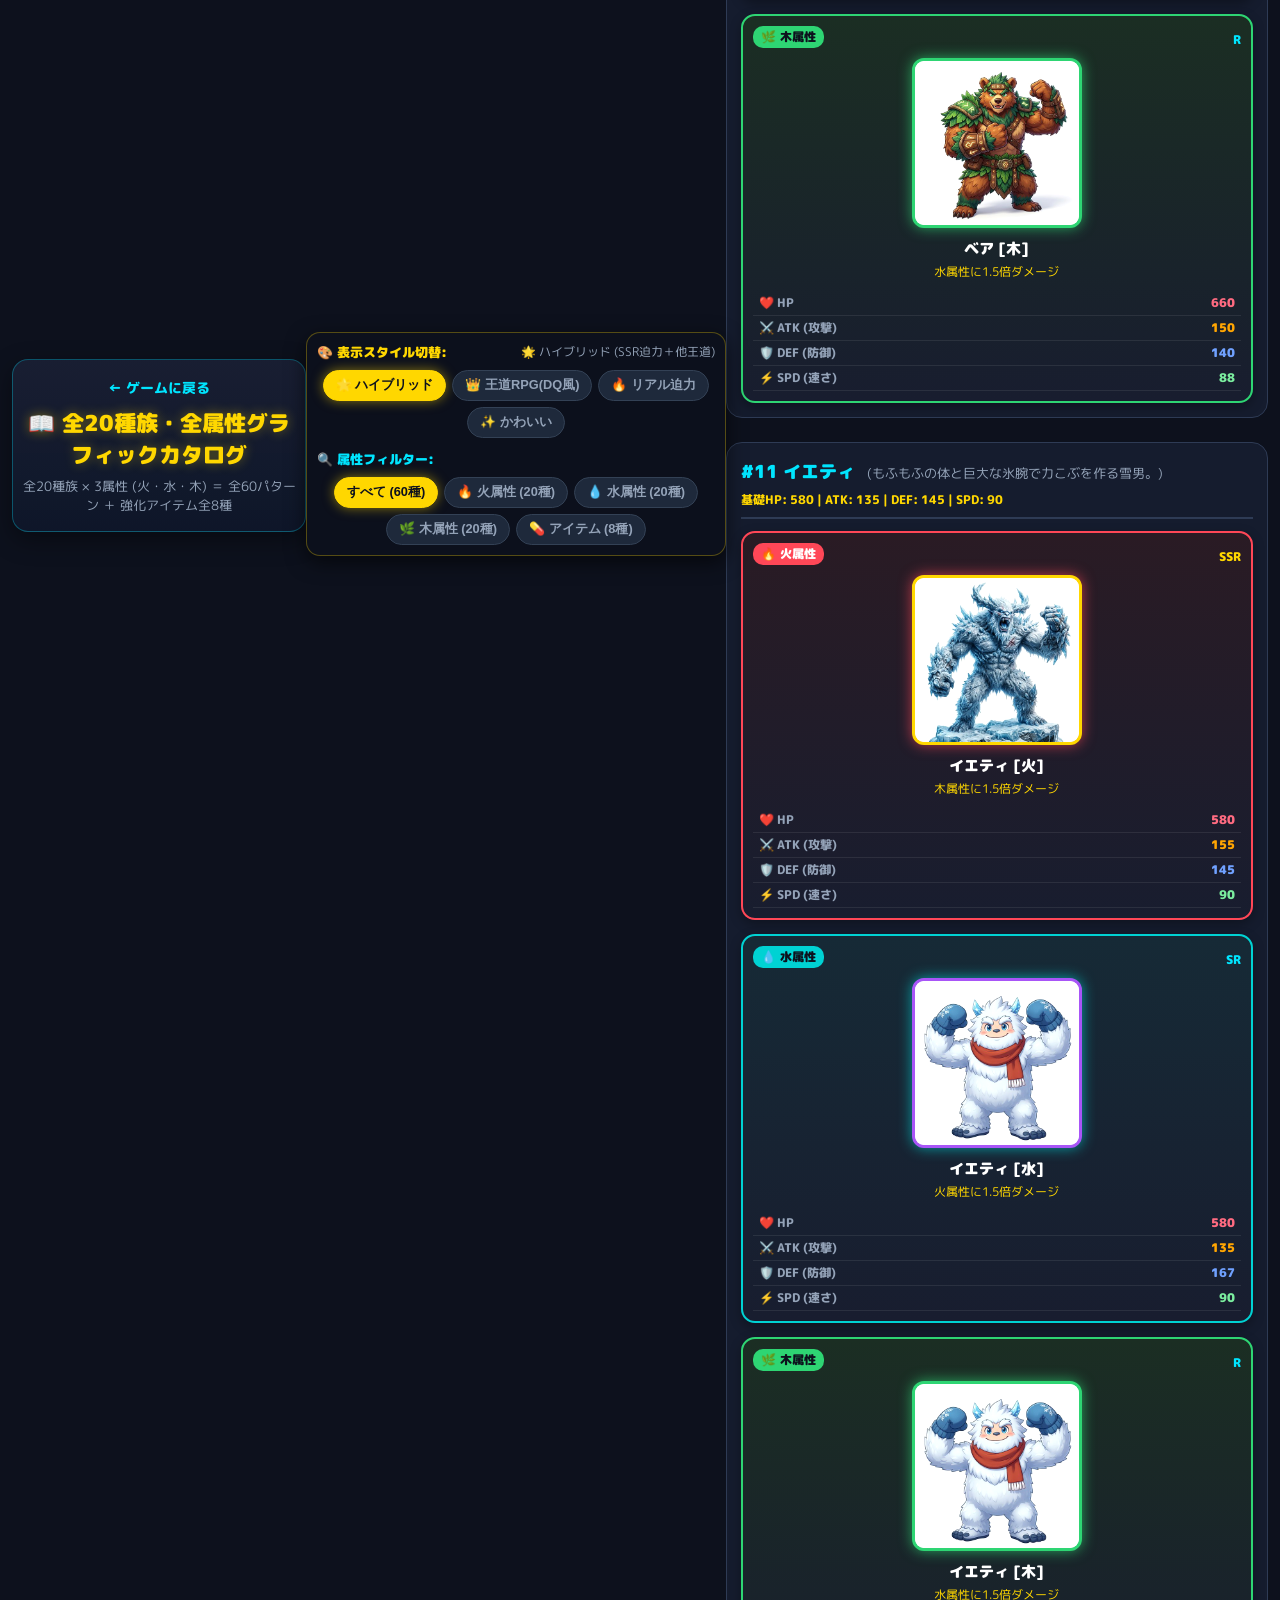
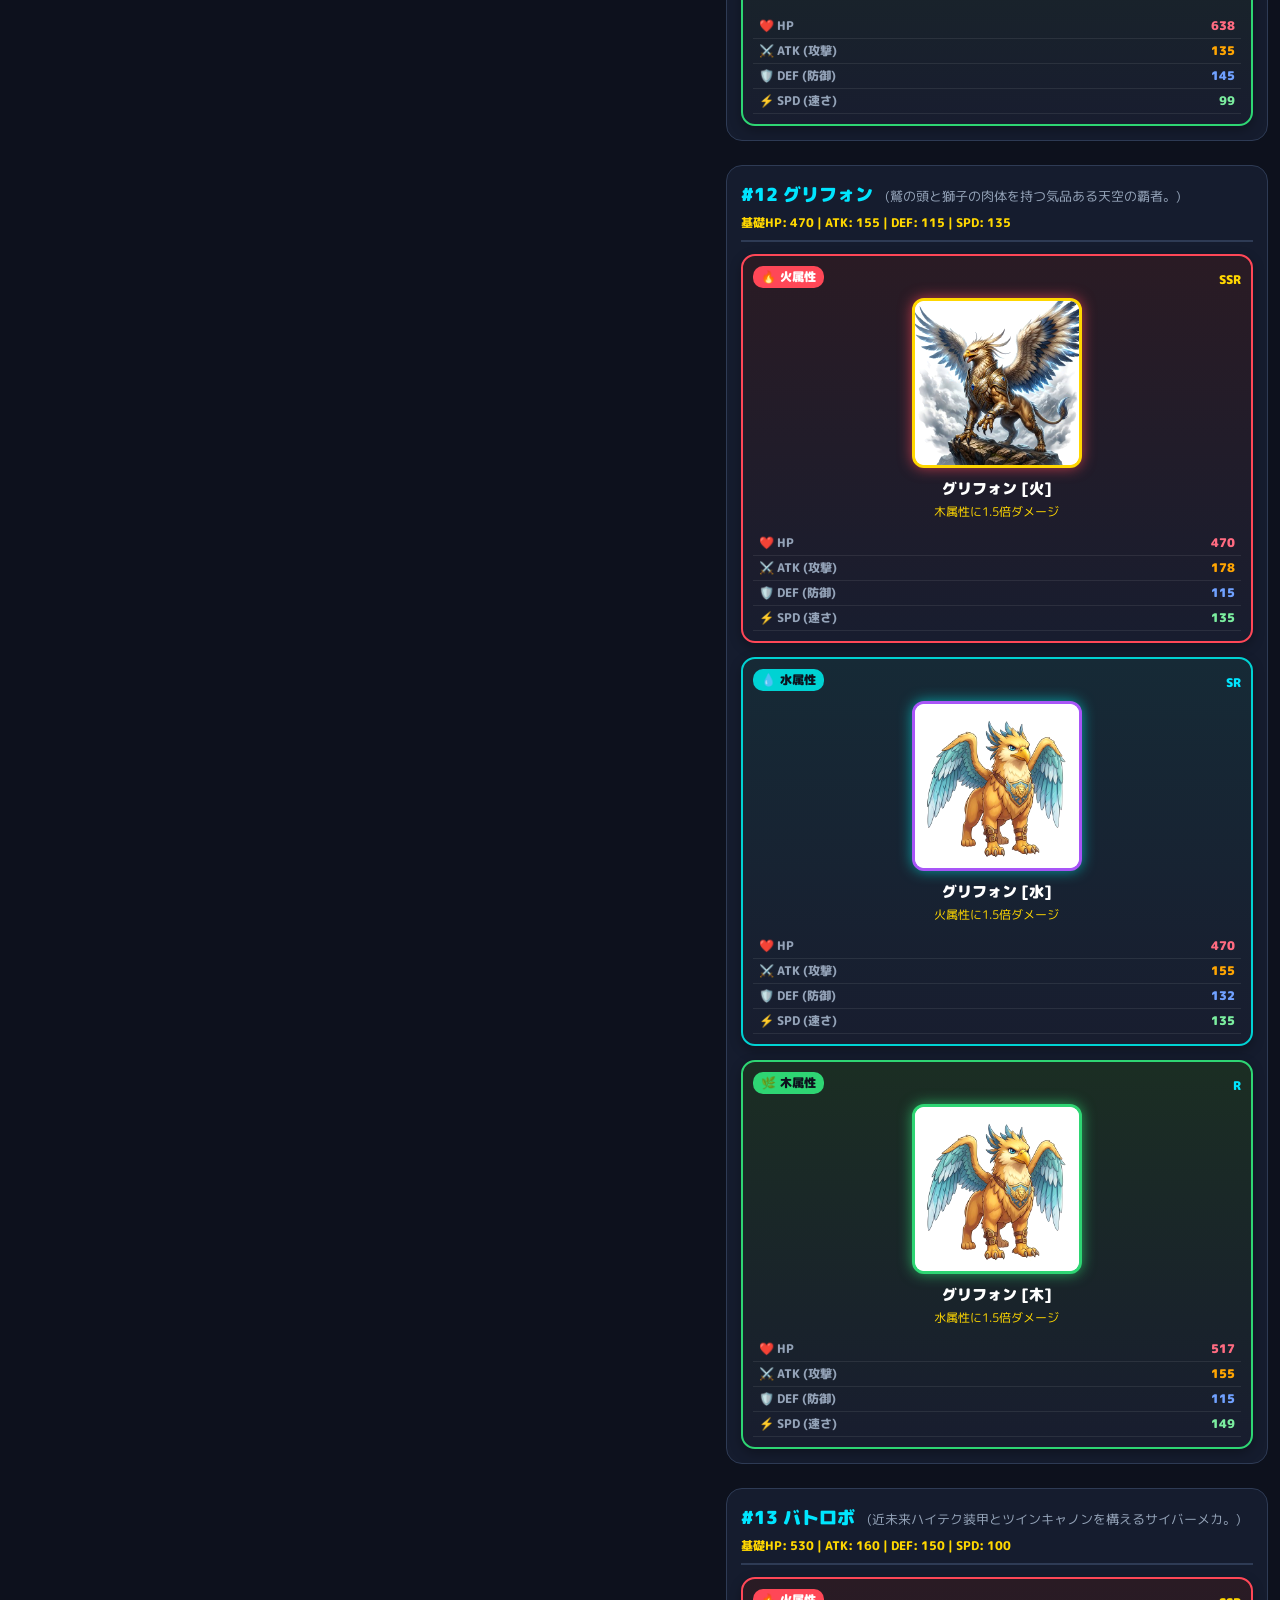
==== commit b337d208: "fix(graphics): 肌色やイラストの美しい質感を損なわない王道TCG方式(自然な属性オーラ＆カードフレーム表現)に完全是正" ====
--- a/catalog.html
+++ b/catalog.html
@@ -164,13 +164,13 @@
       transition: all 0.3s ease;
     }
     .card-art-img.element-fire {
-      filter: sepia(0.25) saturate(1.75) hue-rotate(-20deg) contrast(1.1) drop-shadow(0 0 8px rgba(255, 68, 68, 0.75));
+      filter: contrast(1.03) brightness(1.02) drop-shadow(0 0 10px rgba(255, 68, 68, 0.85));
     }
     .card-art-img.element-water {
-      filter: sepia(0.40) saturate(2.0) hue-rotate(165deg) contrast(1.1) drop-shadow(0 0 8px rgba(0, 210, 255, 0.85));
+      filter: contrast(1.03) brightness(1.02) drop-shadow(0 0 10px rgba(0, 210, 255, 0.9));
     }
     .card-art-img.element-wood {
-      filter: sepia(0.35) saturate(1.85) hue-rotate(75deg) contrast(1.1) drop-shadow(0 0 8px rgba(46, 213, 115, 0.85));
+      filter: contrast(1.03) brightness(1.02) drop-shadow(0 0 10px rgba(46, 213, 115, 0.9));
     }
     .card-badge {
       display: inline-block;
--- a/src/css/style.css
+++ b/src/css/style.css
@@ -862,17 +862,17 @@
   border: 2px solid rgba(0, 229, 255, 0.4);
 }
 
-/* 属性別ダイナミックカラー＆オーラフィルター (火・水・木) */
+/* 属性別ダイナミックオーラフィルター (火・水・木: 肌色や元の美麗イラストを崩さない自然な属性オーラ) */
 .card-art-img.element-fire {
-  filter: sepia(0.25) saturate(1.7) hue-rotate(-20deg) contrast(1.1) drop-shadow(0 0 10px rgba(255, 68, 68, 0.75));
+  filter: contrast(1.03) brightness(1.02) drop-shadow(0 0 10px rgba(255, 68, 68, 0.85));
 }
 
 .card-art-img.element-water {
-  filter: sepia(0.35) saturate(1.9) hue-rotate(165deg) contrast(1.1) drop-shadow(0 0 10px rgba(0, 210, 255, 0.85));
+  filter: contrast(1.03) brightness(1.02) drop-shadow(0 0 10px rgba(0, 210, 255, 0.9));
 }
 
 .card-art-img.element-wood {
-  filter: sepia(0.35) saturate(1.8) hue-rotate(75deg) contrast(1.1) drop-shadow(0 0 10px rgba(46, 213, 115, 0.85));
+  filter: contrast(1.03) brightness(1.02) drop-shadow(0 0 10px rgba(46, 213, 115, 0.9));
 }
 
 .arena-char .mini-sprite {
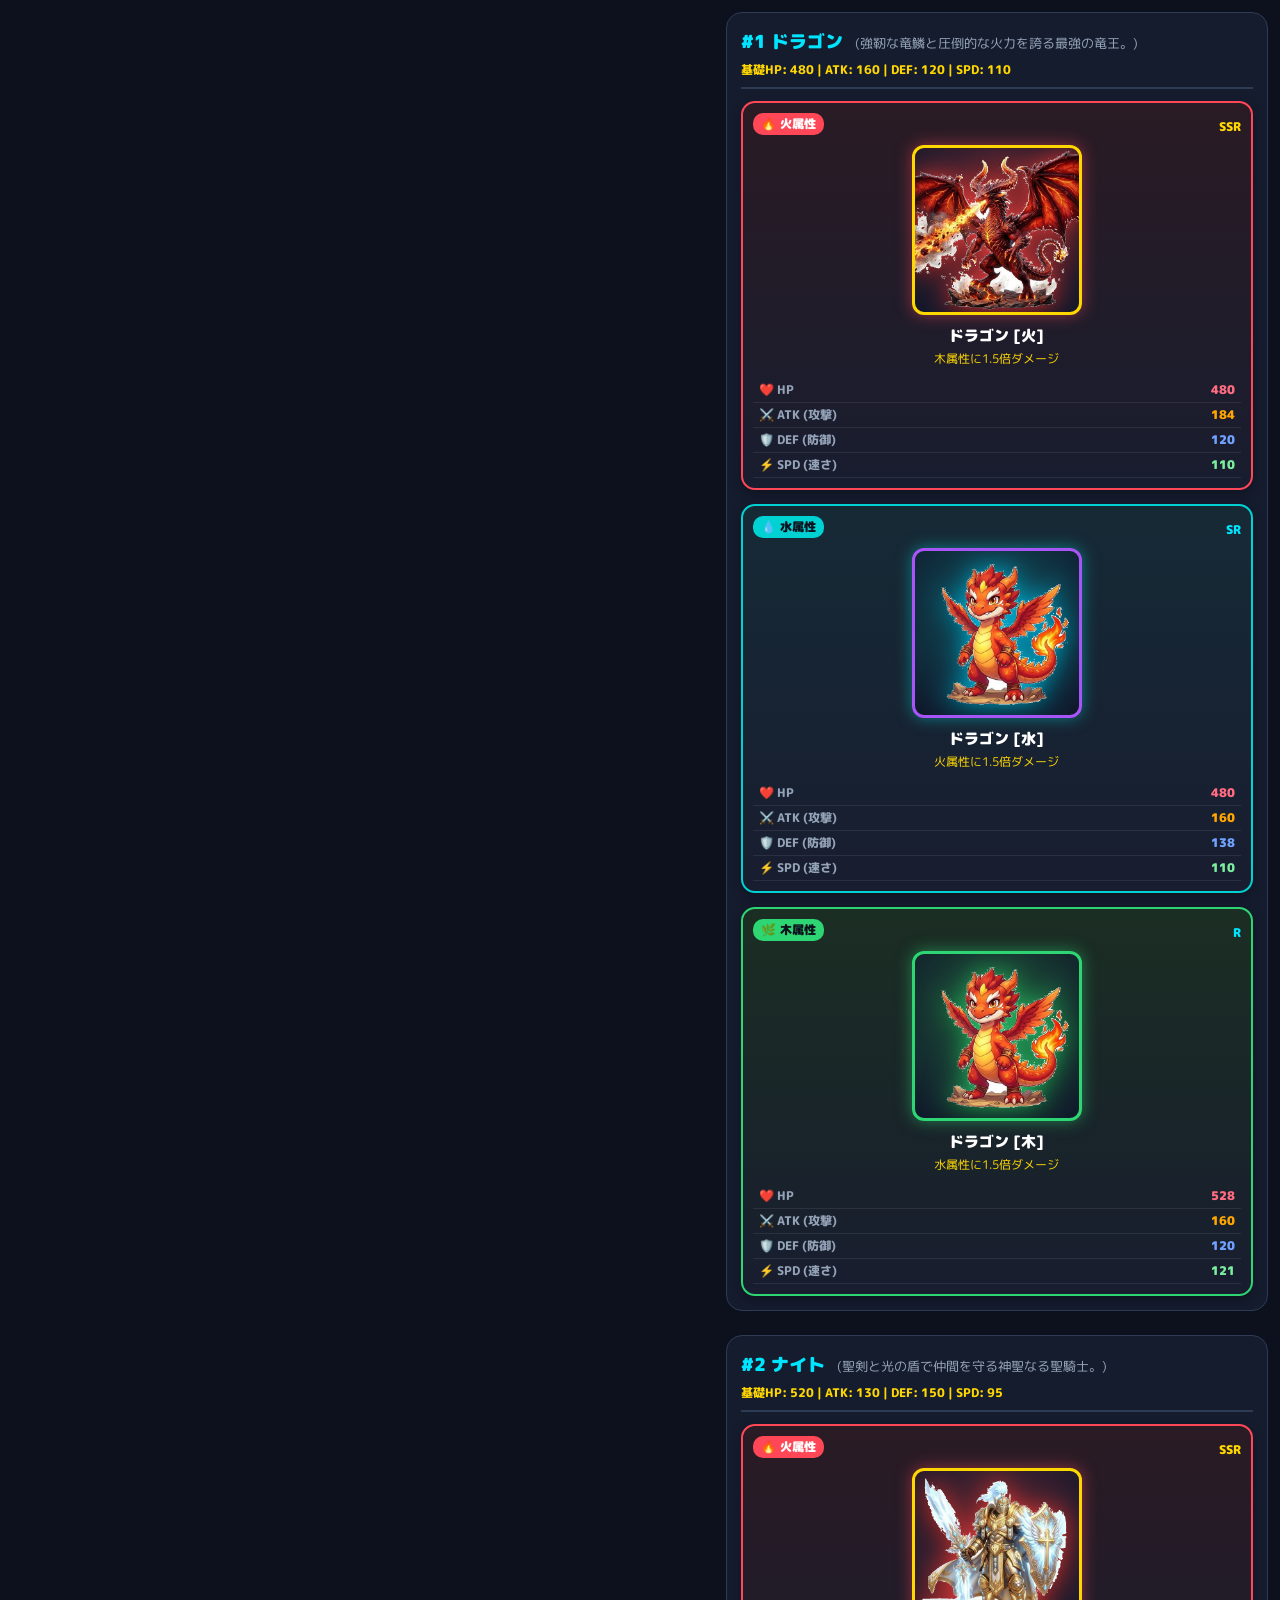
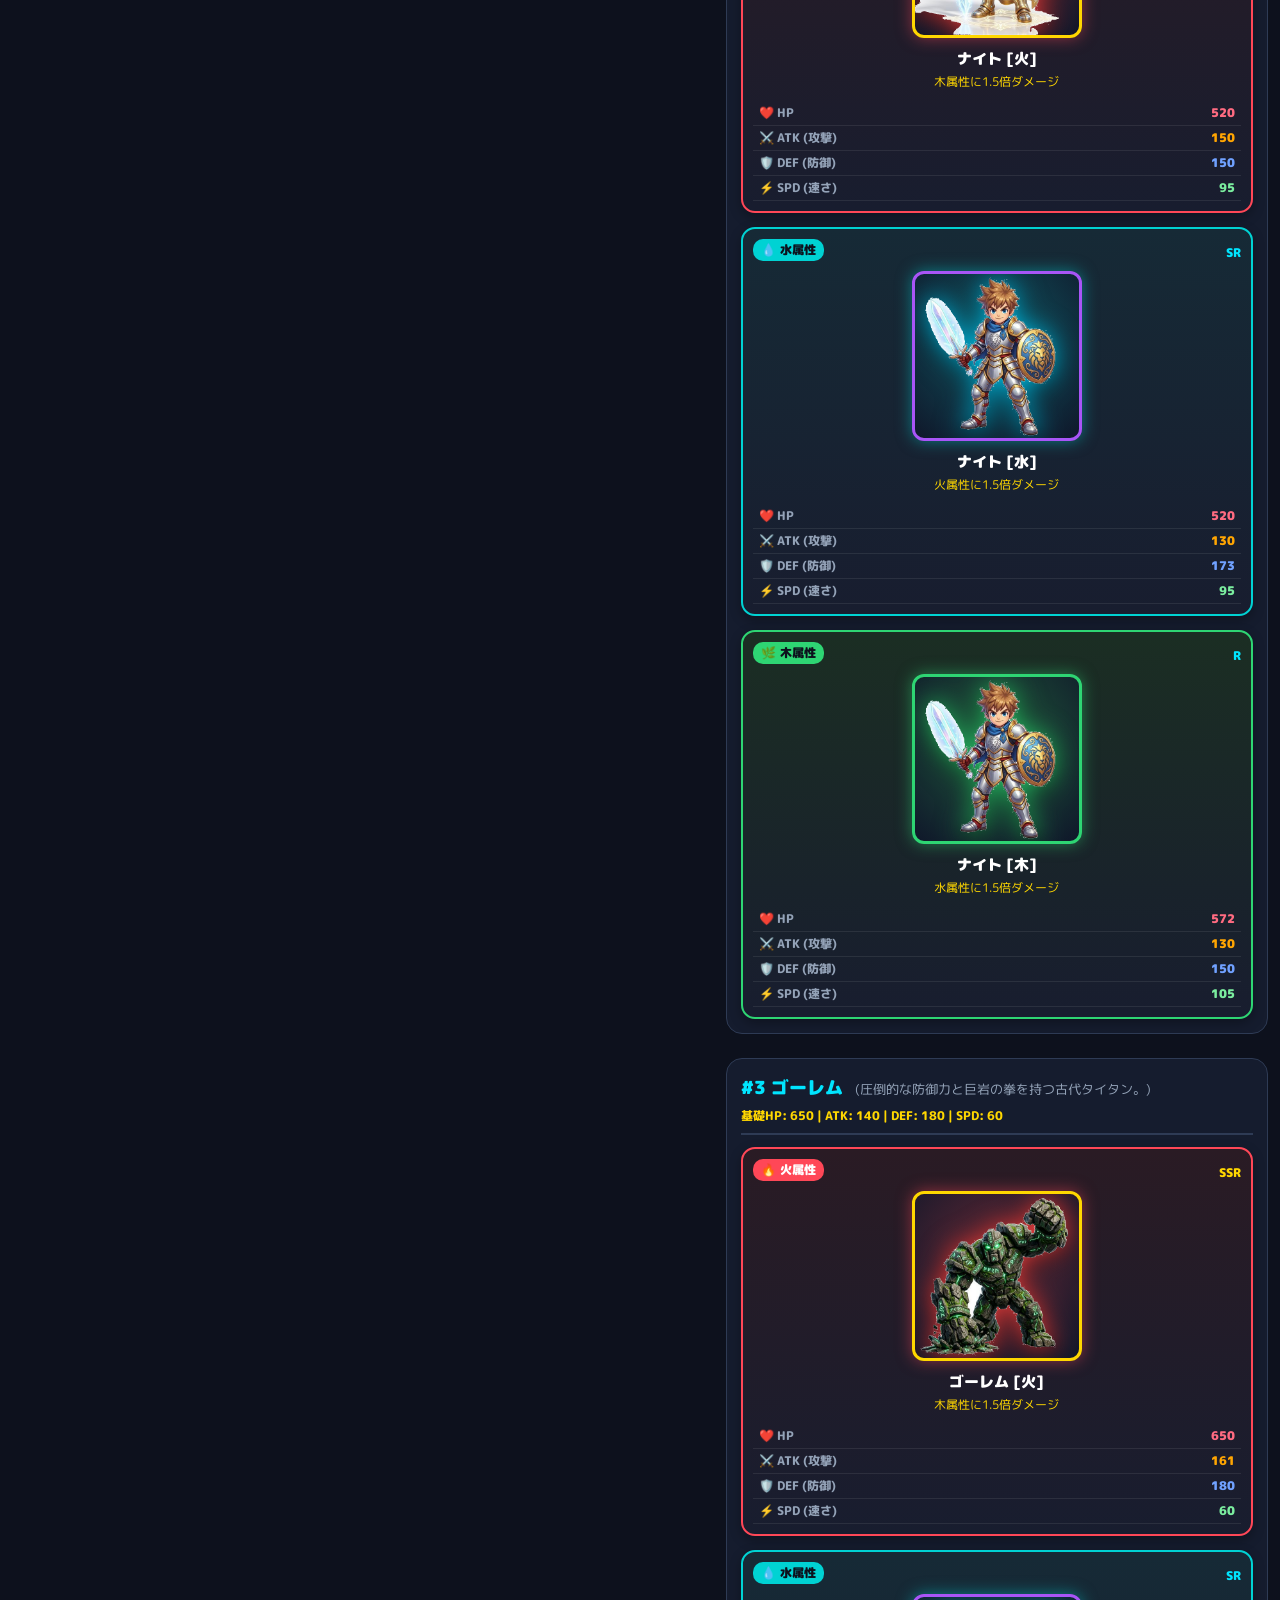
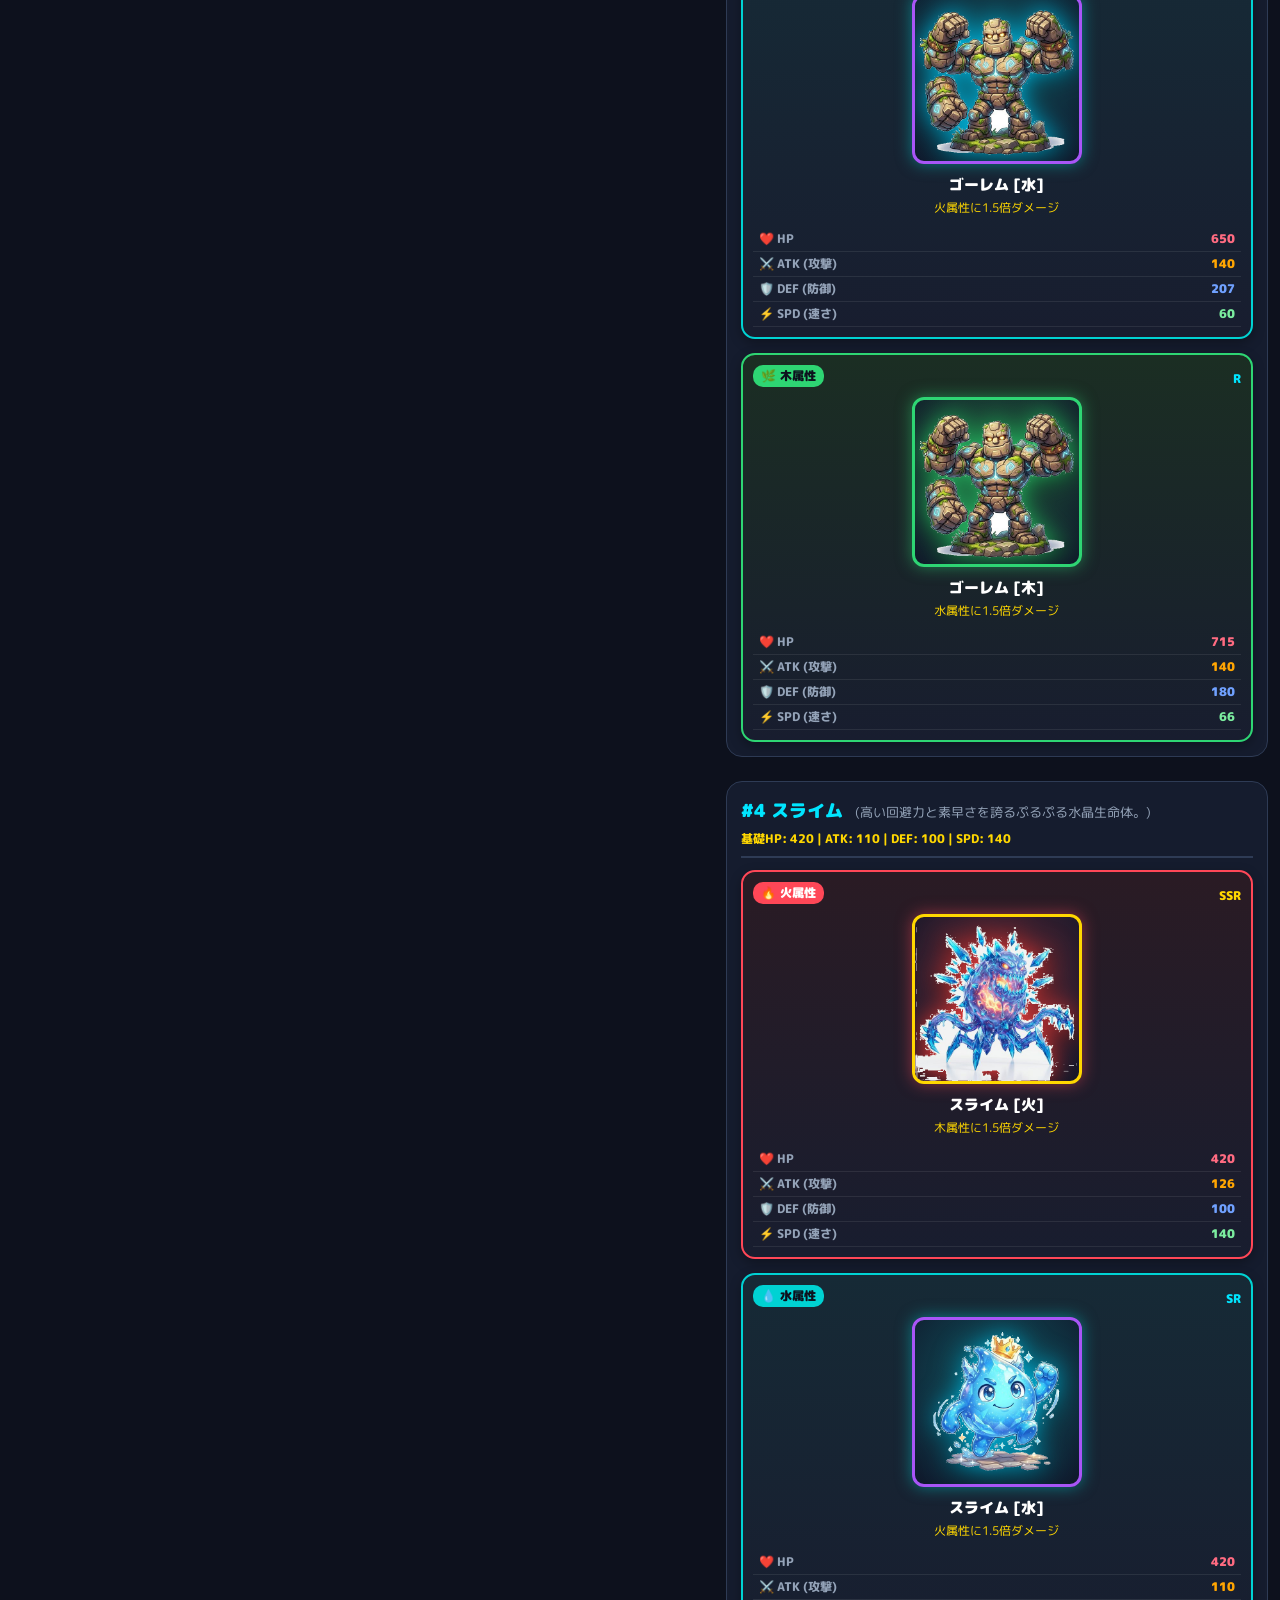
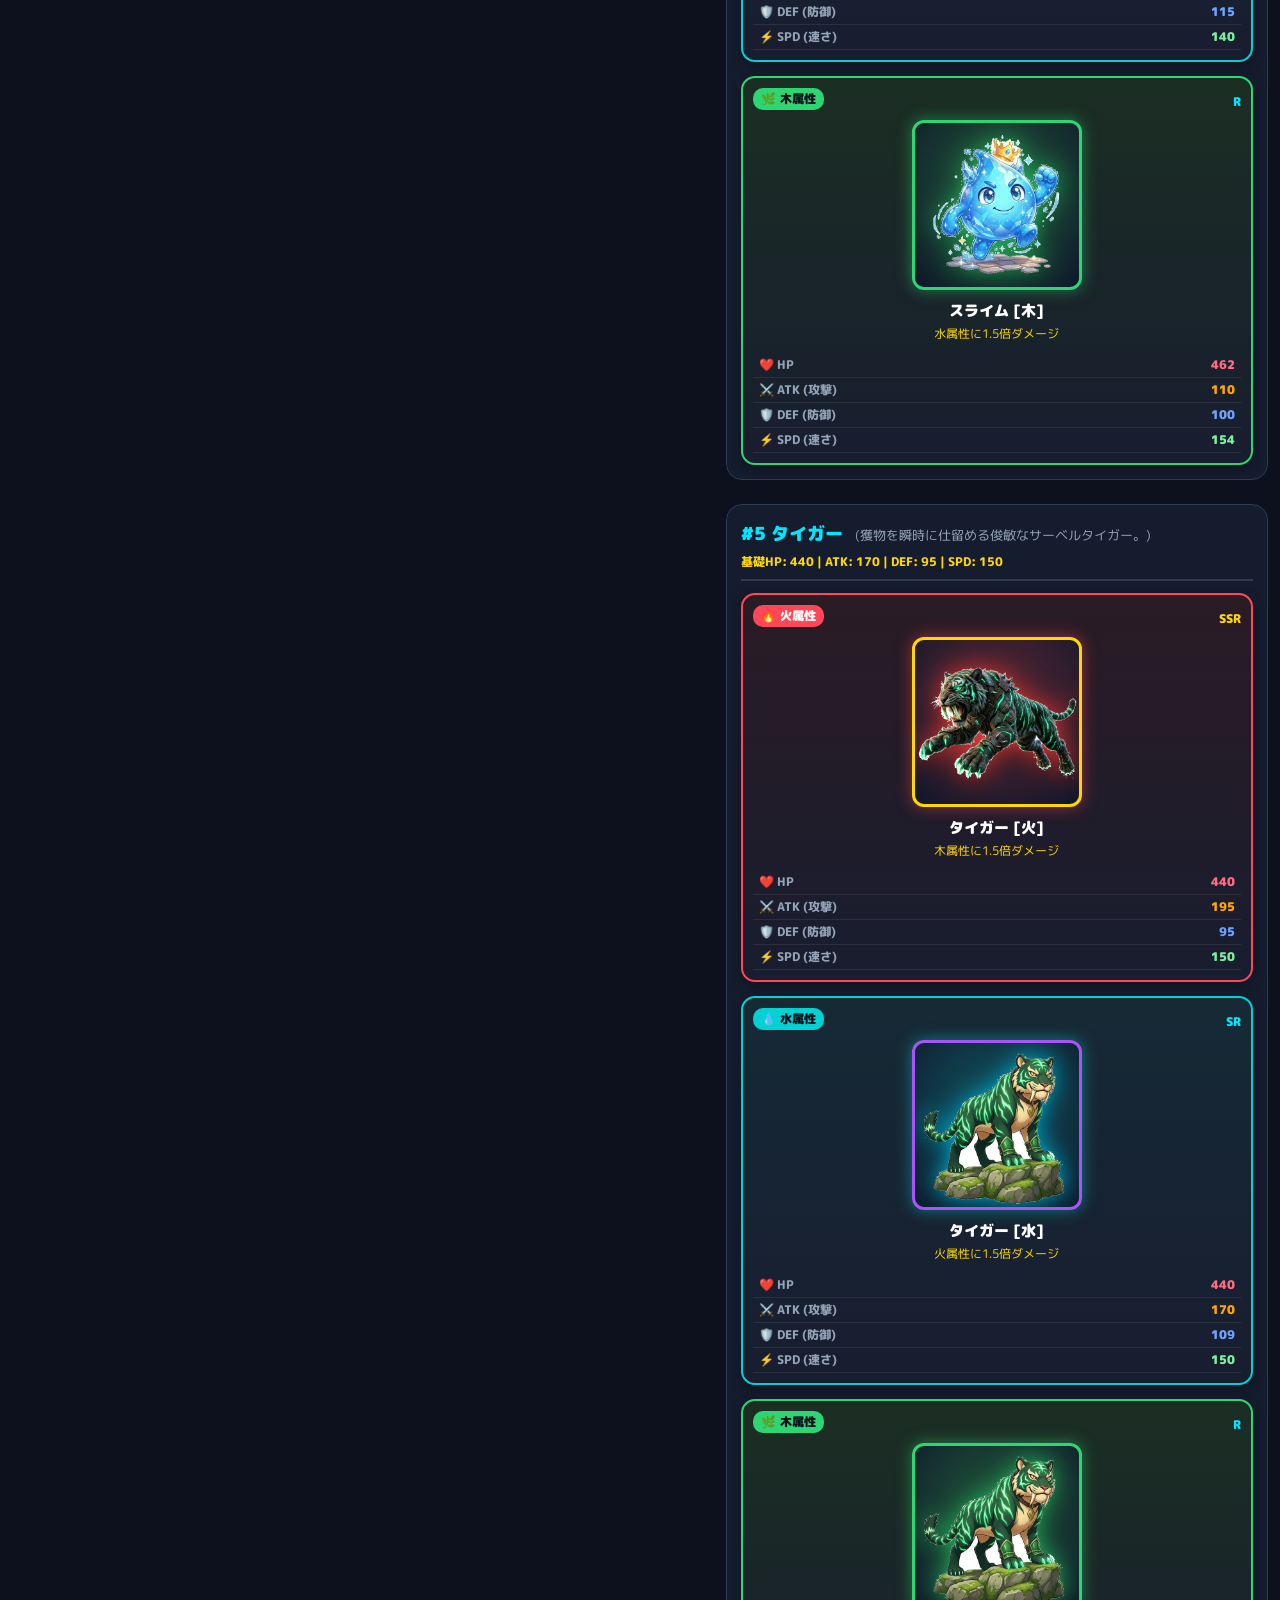
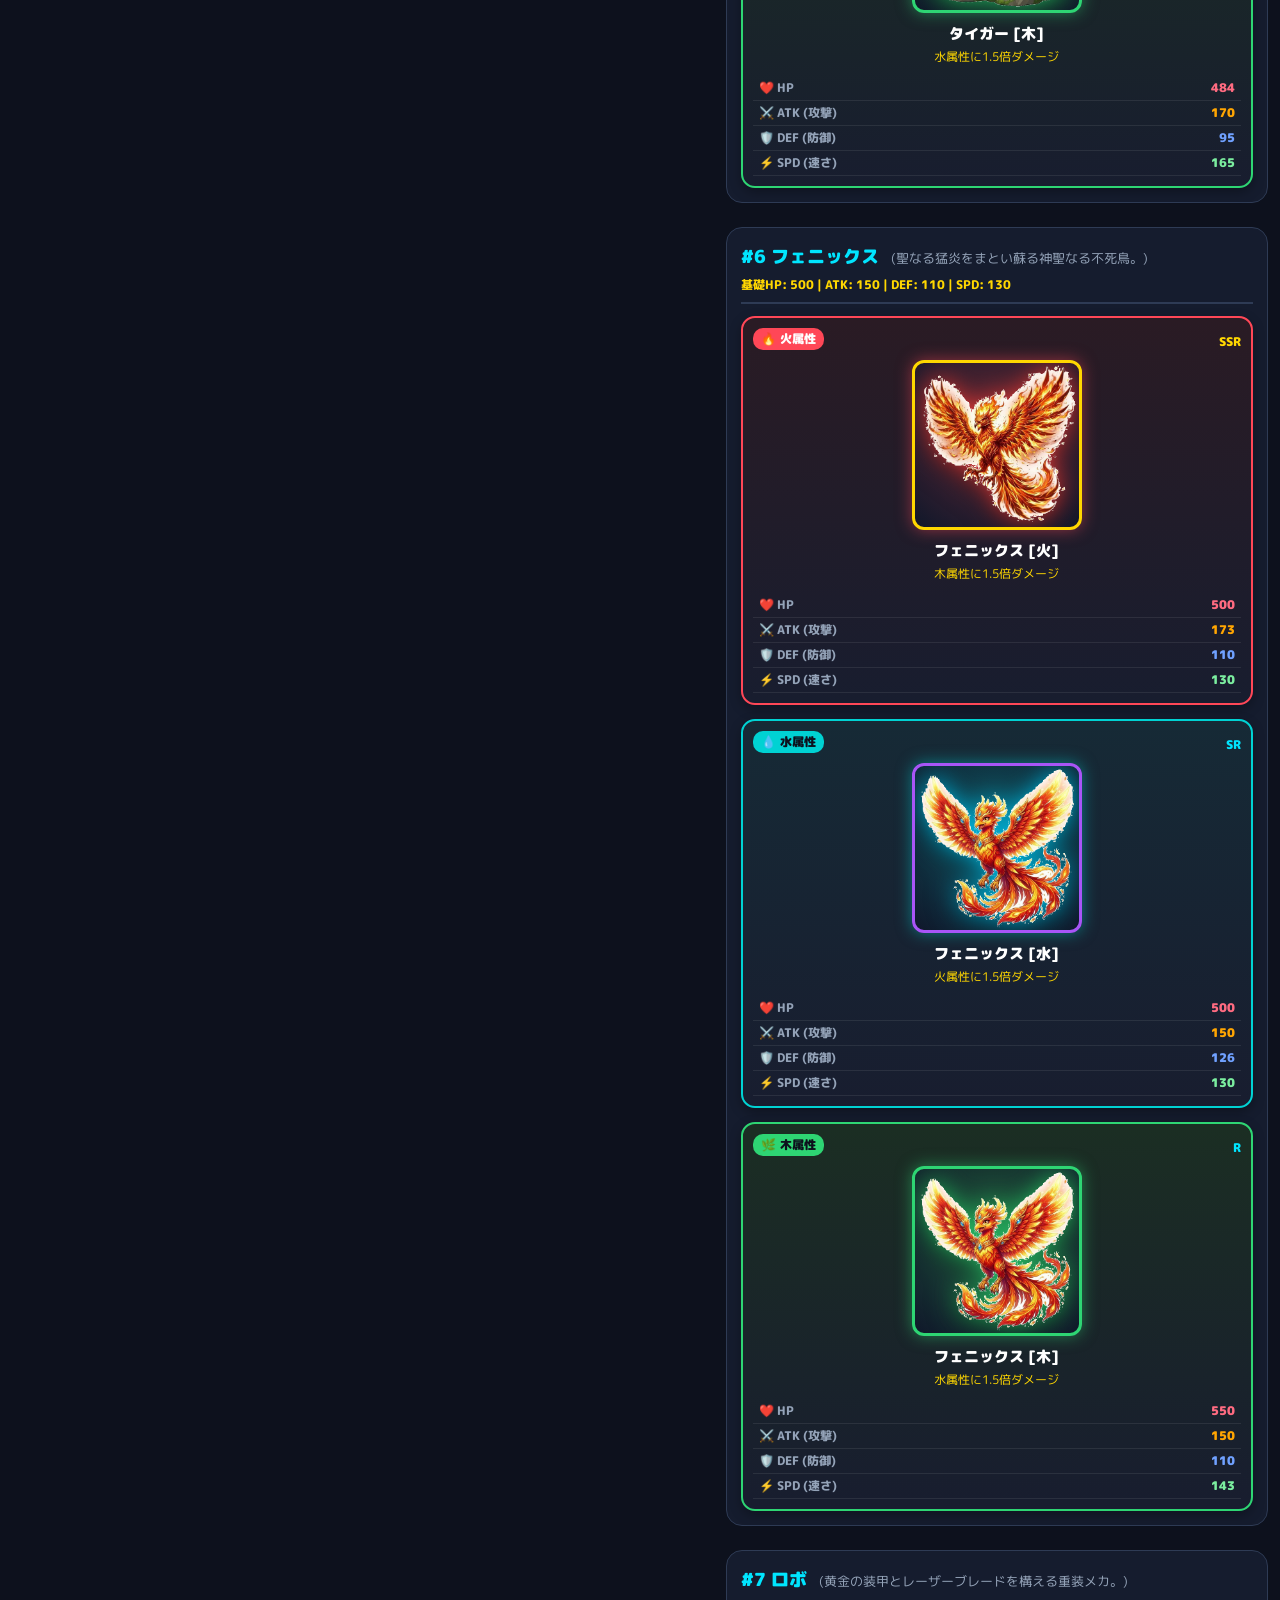
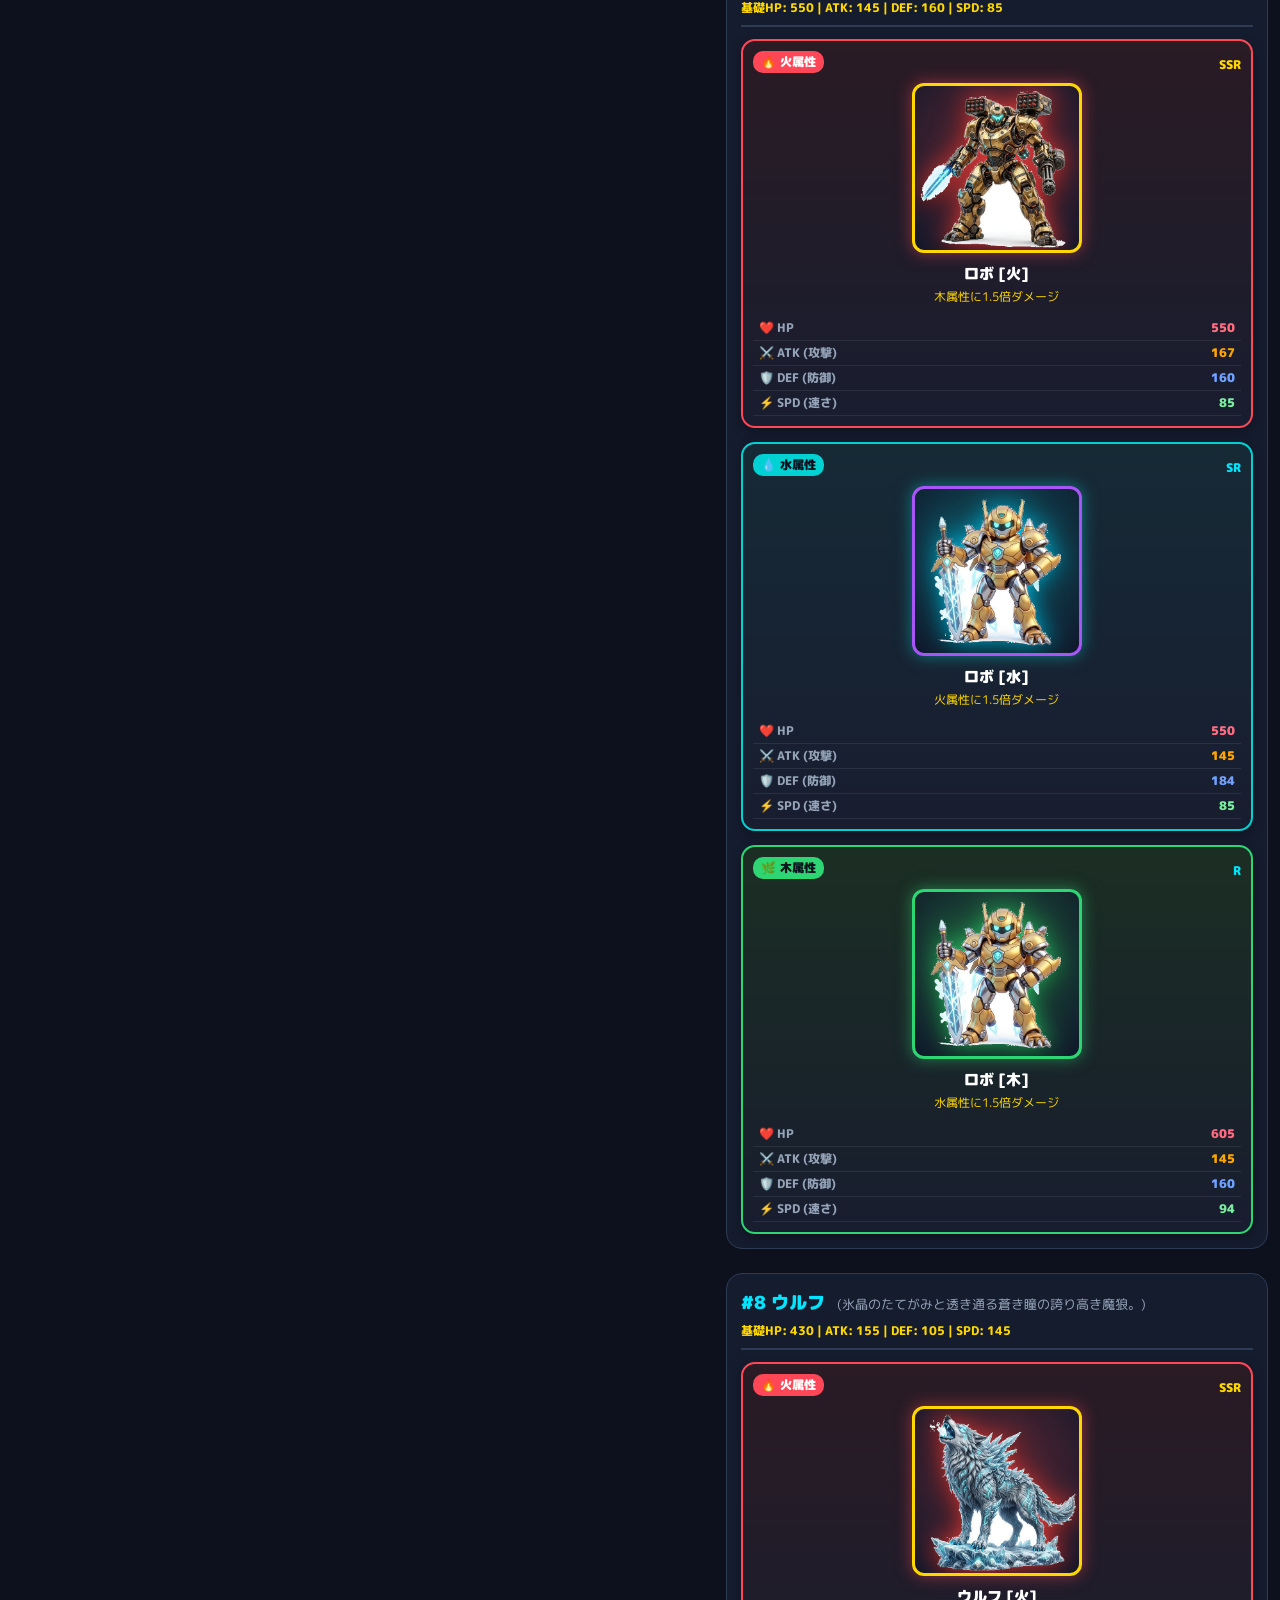
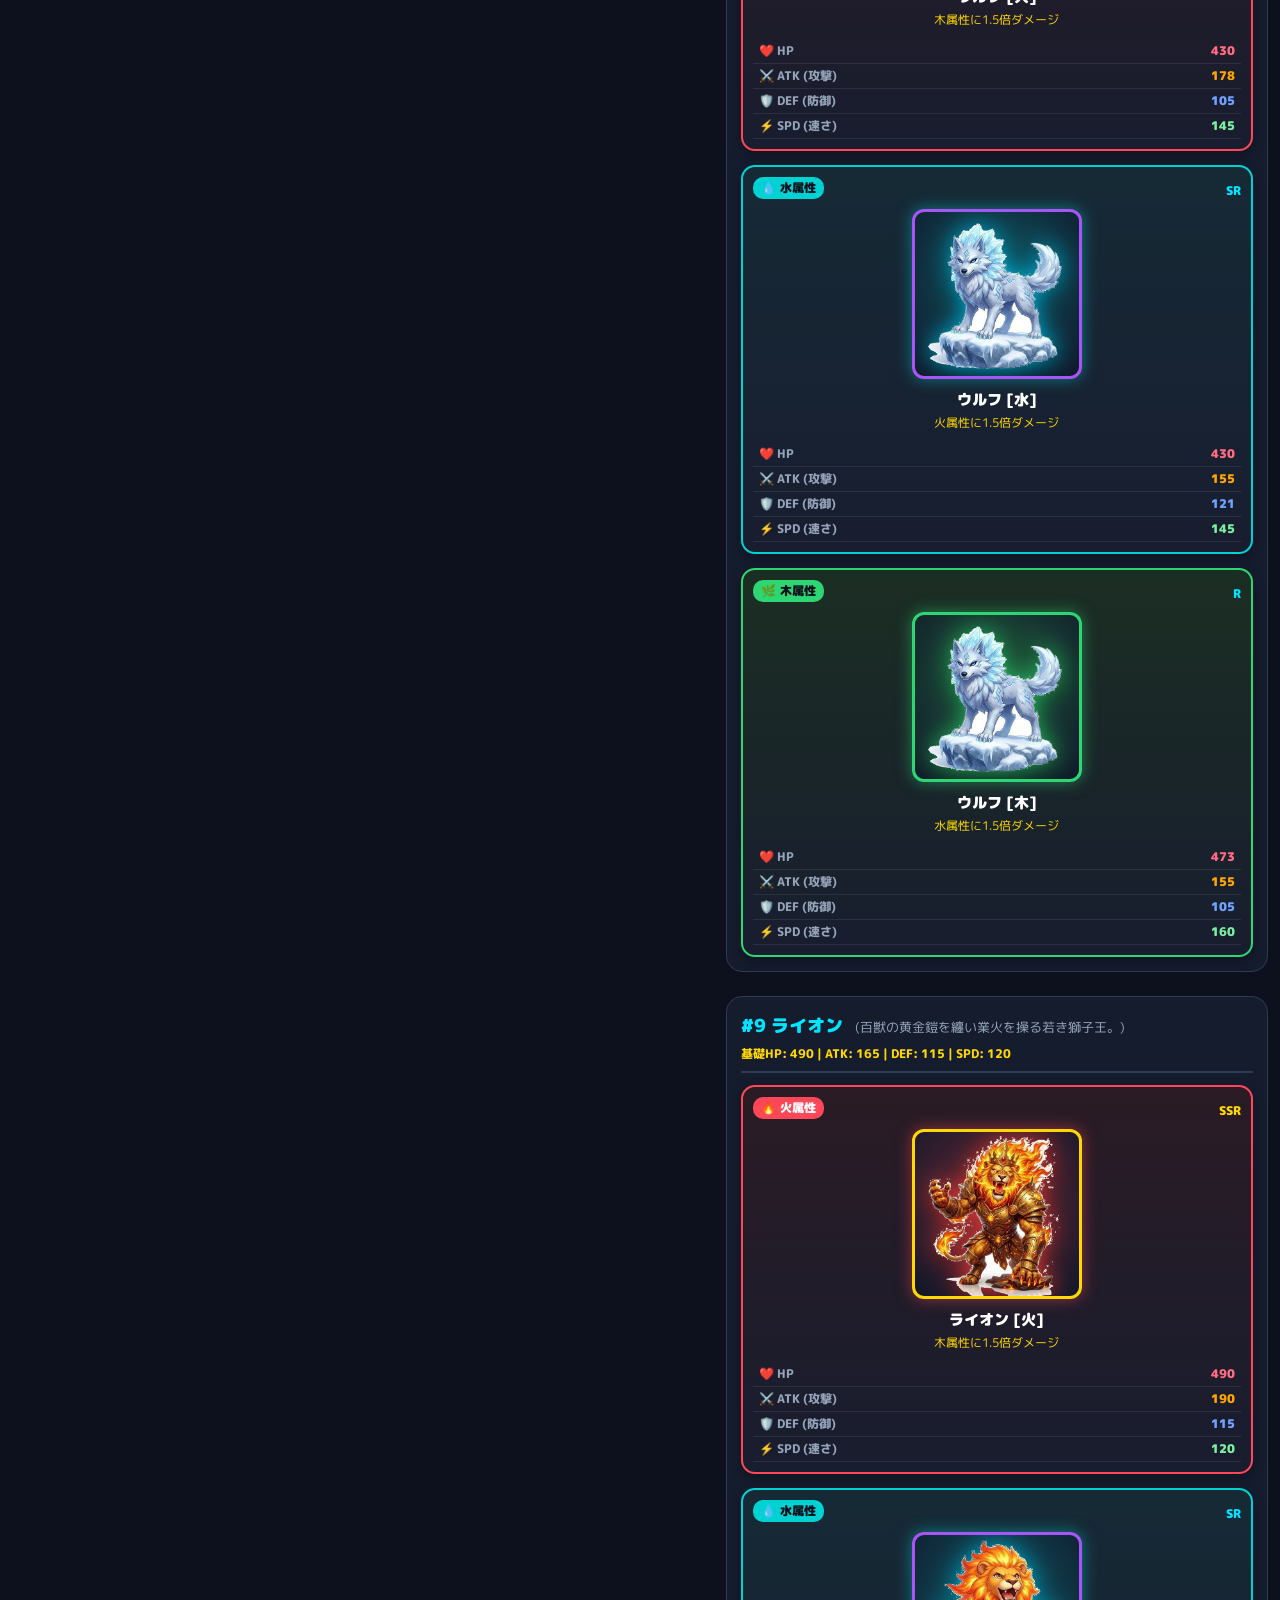
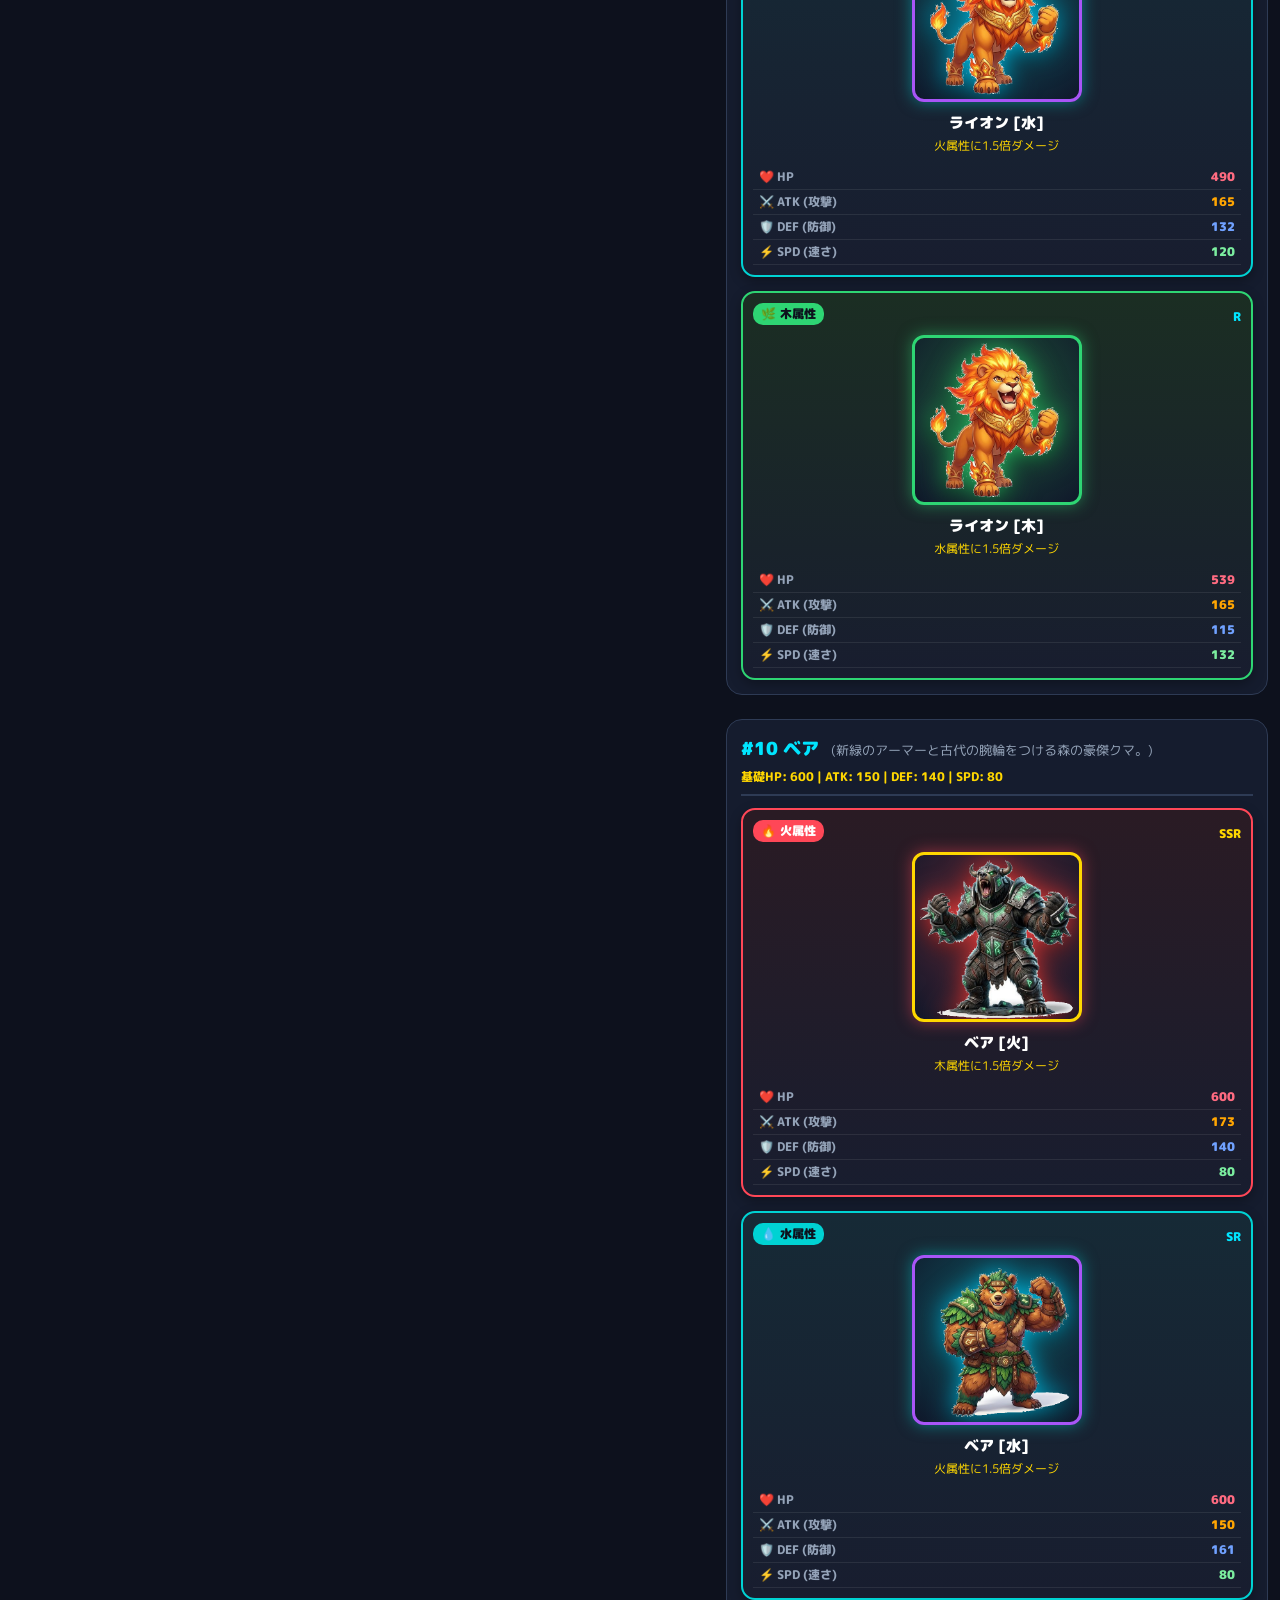
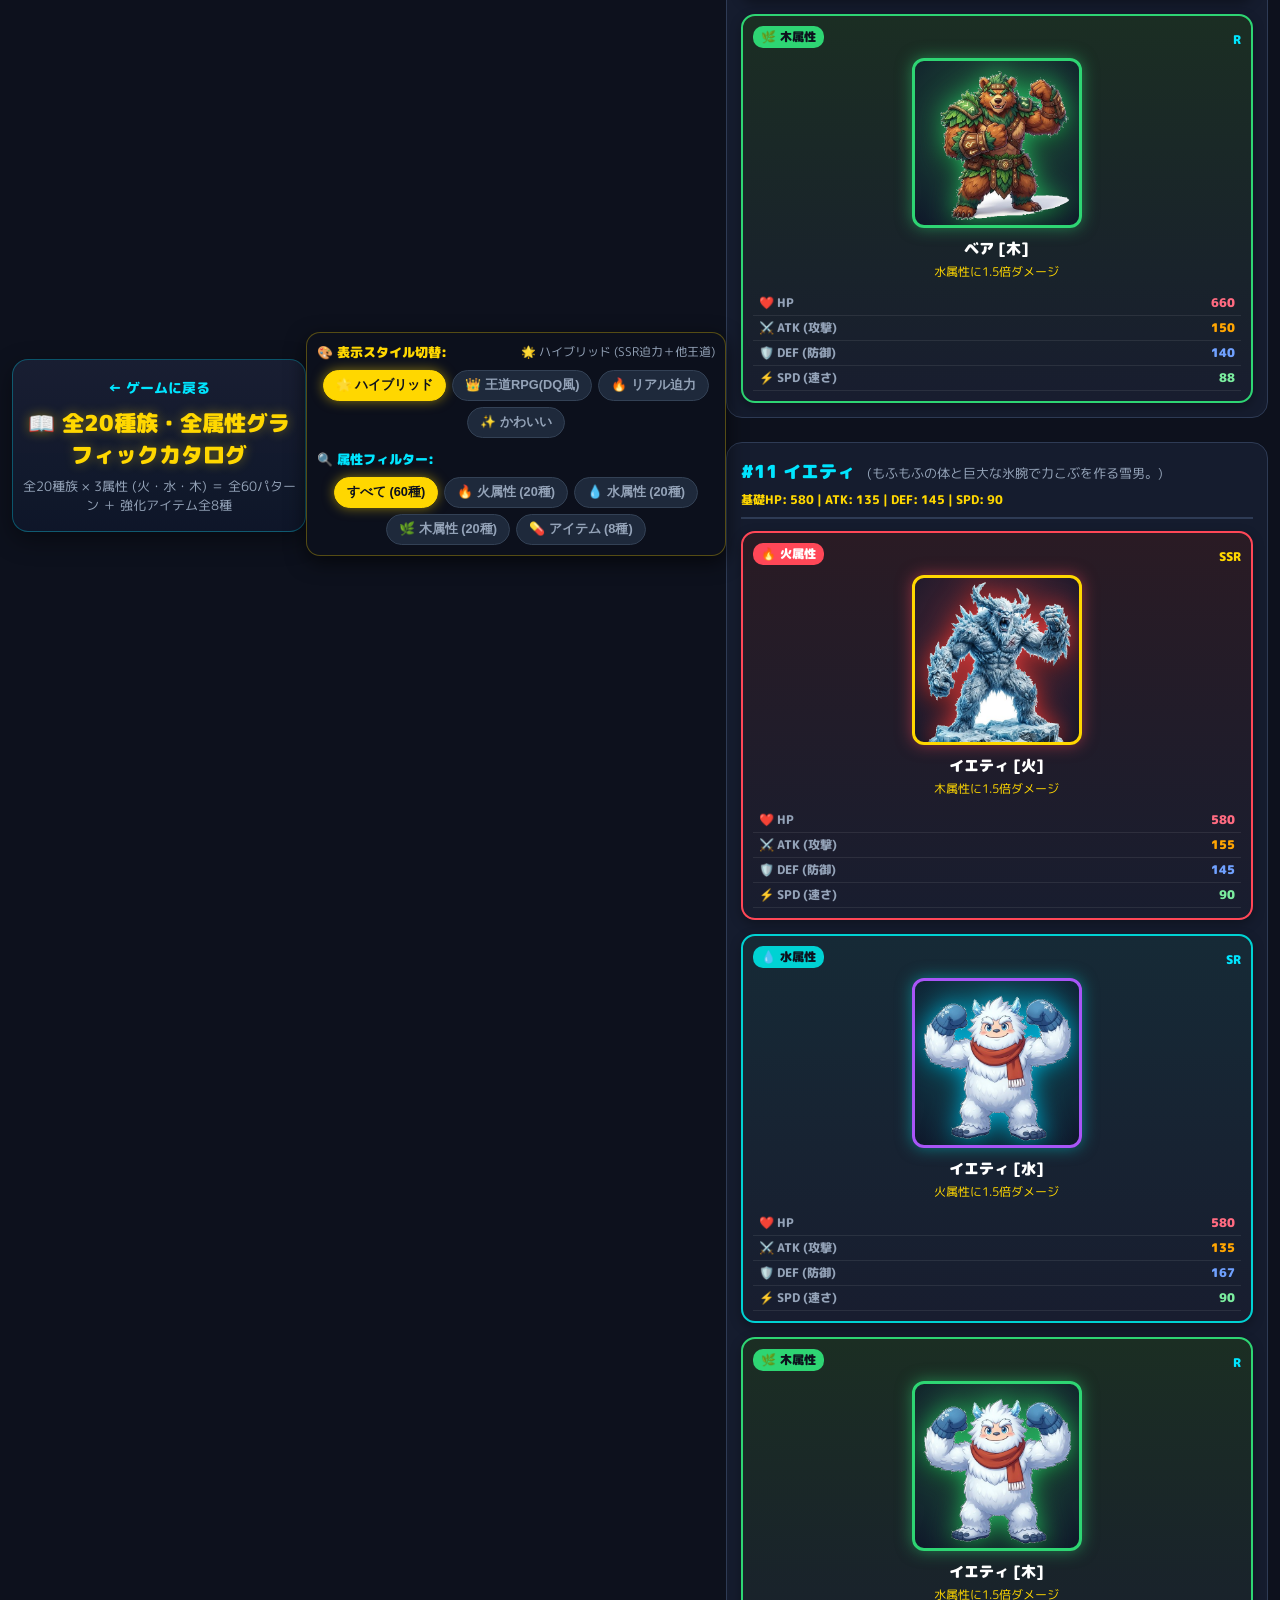
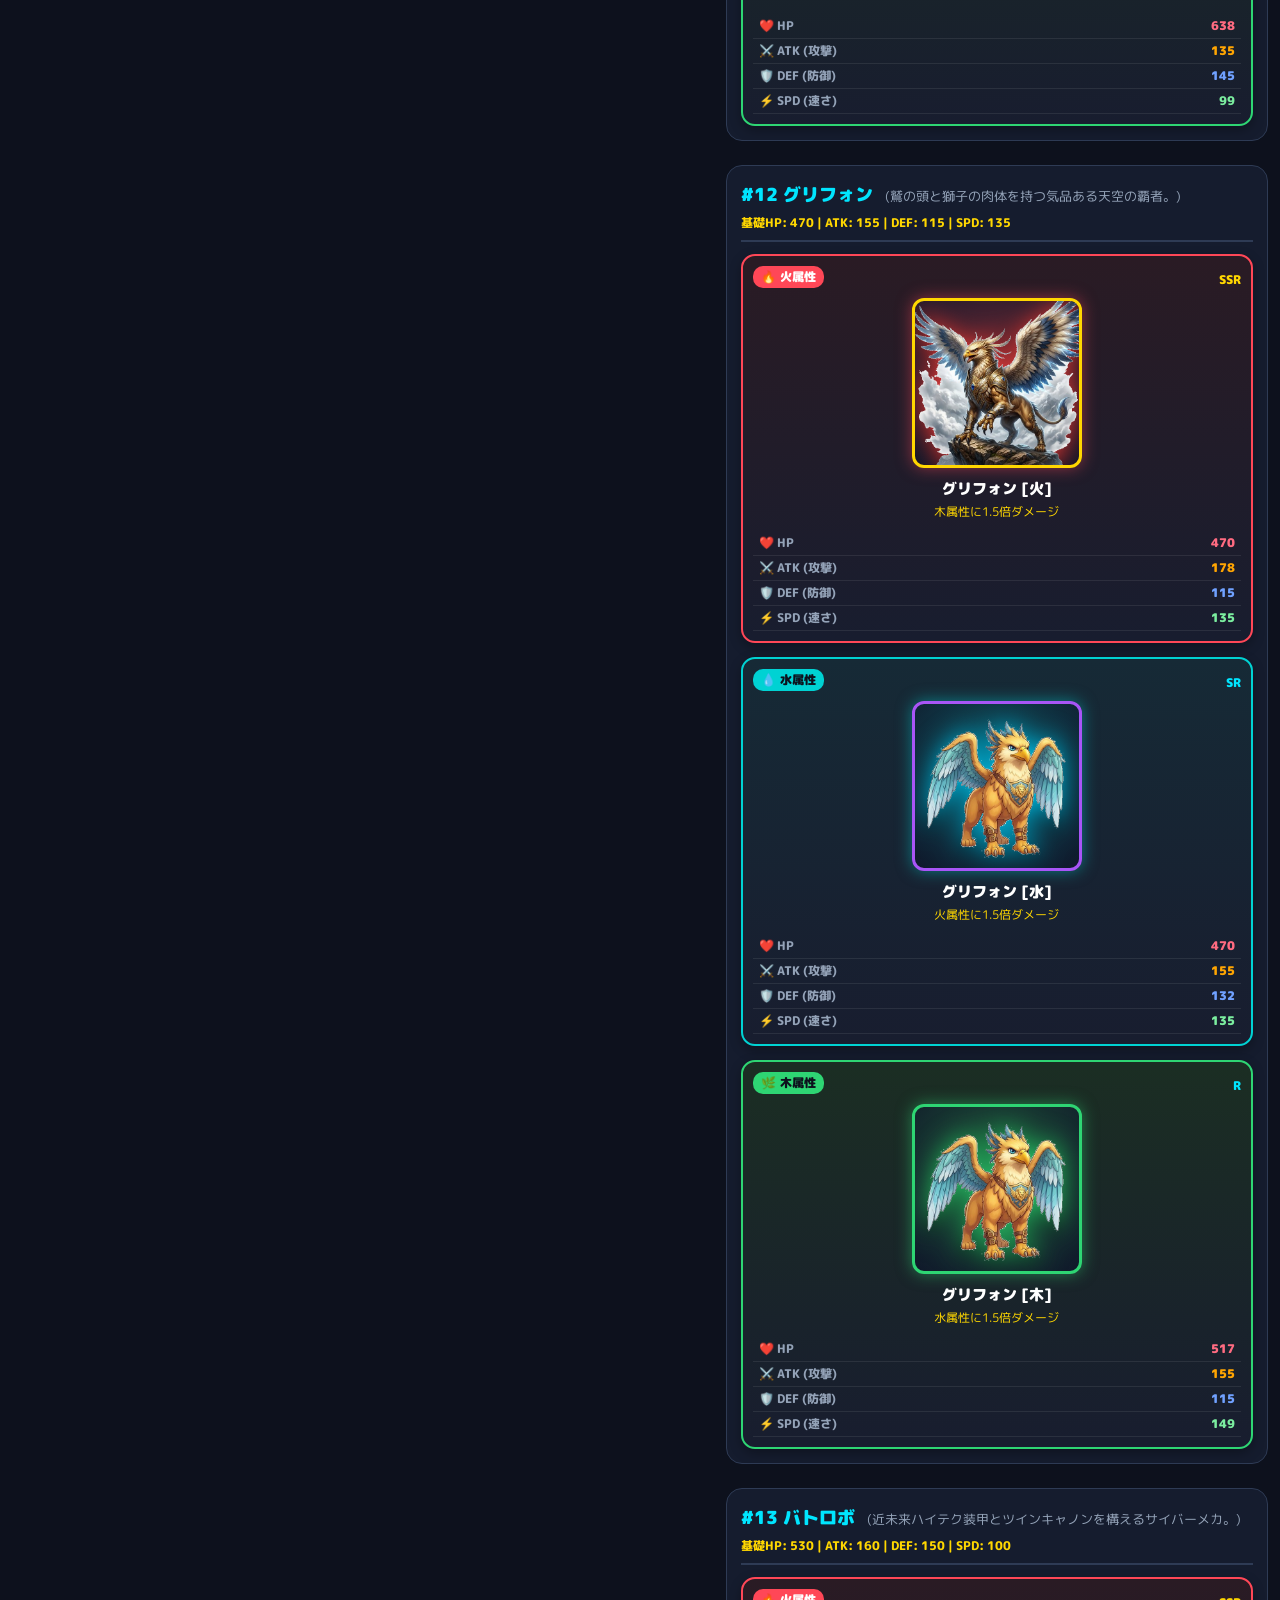
==== commit 85d606df: "feat(graphics): 全68グラフィックの完全背景透過PNG化(Transparent PNG)＆ダークサイバー背景・属性オーラグロー対応" ====
--- a/catalog.html
+++ b/catalog.html
@@ -133,7 +133,7 @@
     .card-img-wrap {
       width: 170px;
       height: 170px;
-      background: #ffffff;
+      background: radial-gradient(circle at 50% 40%, rgba(255, 255, 255, 0.08) 0%, rgba(10, 15, 29, 0.95) 100%);
       border-radius: 12px;
       overflow: hidden;
       display: flex;
@@ -142,35 +142,40 @@
       border: 3px solid #ffd700;
       margin-bottom: 10px;
       position: relative;
-      box-shadow: 0 4px 10px rgba(0, 0, 0, 0.4);
+      box-shadow: 0 6px 16px rgba(0, 0, 0, 0.6);
     }
     .card-img-wrap.wrap-fire {
+      background: radial-gradient(circle at 50% 40%, rgba(255, 71, 87, 0.28) 0%, rgba(15, 23, 42, 0.95) 100%);
       border-color: #ff4757;
-      box-shadow: 0 0 14px rgba(255, 71, 87, 0.7);
+      box-shadow: 0 0 16px rgba(255, 71, 87, 0.5);
     }
     .card-img-wrap.wrap-water {
+      background: radial-gradient(circle at 50% 40%, rgba(0, 210, 211, 0.28) 0%, rgba(15, 23, 42, 0.95) 100%);
       border-color: #00d2d3;
-      box-shadow: 0 0 14px rgba(0, 210, 211, 0.7);
+      box-shadow: 0 0 16px rgba(0, 210, 211, 0.5);
     }
     .card-img-wrap.wrap-wood {
+      background: radial-gradient(circle at 50% 40%, rgba(46, 213, 115, 0.28) 0%, rgba(15, 23, 42, 0.95) 100%);
       border-color: #2ed573;
-      box-shadow: 0 0 14px rgba(46, 213, 115, 0.7);
+      box-shadow: 0 0 16px rgba(46, 213, 115, 0.5);
     }
 
     .card-art-img {
       width: 100%;
       height: 100%;
-      object-fit: cover;
+      object-fit: contain;
+      background: transparent;
+      filter: drop-shadow(0 6px 12px rgba(0, 0, 0, 0.7));
       transition: all 0.3s ease;
     }
     .card-art-img.element-fire {
-      filter: contrast(1.03) brightness(1.02) drop-shadow(0 0 10px rgba(255, 68, 68, 0.85));
+      filter: drop-shadow(0 0 12px rgba(255, 68, 68, 0.9)) drop-shadow(0 4px 8px rgba(0, 0, 0, 0.7));
     }
     .card-art-img.element-water {
-      filter: contrast(1.03) brightness(1.02) drop-shadow(0 0 10px rgba(0, 210, 255, 0.9));
+      filter: drop-shadow(0 0 12px rgba(0, 210, 255, 0.9)) drop-shadow(0 4px 8px rgba(0, 0, 0, 0.7));
     }
     .card-art-img.element-wood {
-      filter: contrast(1.03) brightness(1.02) drop-shadow(0 0 10px rgba(46, 213, 115, 0.9));
+      filter: drop-shadow(0 0 12px rgba(46, 213, 115, 0.9)) drop-shadow(0 4px 8px rgba(0, 0, 0, 0.7));
     }
     .card-badge {
       display: inline-block;
@@ -285,14 +290,14 @@
     ];
 
     const ITEMS_LIST = [
-      { name: "えりくさー", img: "src/assets/images/items/elixir.jpg", desc: "HPを200回復する聖なる霊薬。" },
-      { name: "はかいのつるぎ", img: "src/assets/images/items/sword.jpg", desc: "ATKを+40上昇させる燃え盛る大剣。" },
-      { name: "いあつのたて", img: "src/assets/images/items/shield.jpg", desc: "DEFを+40上昇させる黄金の守護盾。" },
-      { name: "ひかりのたびびと", img: "src/assets/images/items/boots.jpg", desc: "SPDを+30上昇させ先制率を高めるブーツ。" },
-      { name: "びくとりーのたま", img: "src/assets/images/items/victory_orb.jpg", desc: "会心率(クリティカル)を+25%上昇させる宝珠。" },
-      { name: "まほうのばくだん", img: "src/assets/images/items/bomb.jpg", desc: "敵全体に120固定ダメージを与える魔法爆弾。" },
-      { name: "ふ死鳥の水", img: "src/assets/images/items/phoenix_water.jpg", desc: "SPを全回復し強力な必殺技を即発動可能にする。" },
-      { name: "おうかんの輝き", img: "src/assets/images/items/crown_shine.jpg", desc: "全ステータス(HP/ATK/DEF/SPD)を+15%強化する。" }
+      { name: "えりくさー", img: "src/assets/images/items/elixir.png", desc: "HPを200回復する聖なる霊薬。" },
+      { name: "はかいのつるぎ", img: "src/assets/images/items/sword.png", desc: "ATKを+40上昇させる燃え盛る大剣。" },
+      { name: "いあつのたて", img: "src/assets/images/items/shield.png", desc: "DEFを+40上昇させる黄金の守護盾。" },
+      { name: "ひかりのたびびと", img: "src/assets/images/items/boots.png", desc: "SPDを+30上昇させ先制率を高めるブーツ。" },
+      { name: "びくとりーのたま", img: "src/assets/images/items/victory_orb.png", desc: "会心率(クリティカル)を+25%上昇させる宝珠。" },
+      { name: "まほうのばくだん", img: "src/assets/images/items/bomb.png", desc: "敵全体に120固定ダメージを与える魔法爆弾。" },
+      { name: "ふ死鳥の水", img: "src/assets/images/items/phoenix_water.png", desc: "SPを全回復し強力な必殺技を即発動可能にする。" },
+      { name: "おうかんの輝き", img: "src/assets/images/items/crown_shine.png", desc: "全ステータス(HP/ATK/DEF/SPD)を+15%強化する。" }
     ];
 
     let currentStyle = 'hybrid';
@@ -301,13 +306,13 @@
     function getImgPath(speciesKey, style, isSSR) {
       const fileKey = speciesKey;
       if (style === 'hybrid') {
-        if (isSSR) return `src/assets/images/monsters_epic/${fileKey}.jpg`;
-        return `src/assets/images/monsters_heroic/${fileKey}.jpg`;
+        if (isSSR) return `src/assets/images/monsters_epic/${fileKey}.png`;
+        return `src/assets/images/monsters_heroic/${fileKey}.png`;
       }
-      if (style === 'heroic') return `src/assets/images/monsters_heroic/${fileKey}.jpg`;
-      if (style === 'epic') return `src/assets/images/monsters_epic/${fileKey}.jpg`;
-      if (style === 'cute') return `src/assets/images/monsters_cute/${fileKey}.jpg`;
-      return `src/assets/images/monsters_heroic/${fileKey}.jpg`;
+      if (style === 'heroic') return `src/assets/images/monsters_heroic/${fileKey}.png`;
+      if (style === 'epic') return `src/assets/images/monsters_epic/${fileKey}.png`;
+      if (style === 'cute') return `src/assets/images/monsters_cute/${fileKey}.png`;
+      return `src/assets/images/monsters_heroic/${fileKey}.png`;
     }
 
     function renderCatalog() {
--- a/src/css/style.css
+++ b/src/css/style.css
@@ -837,7 +837,7 @@
 }
 
 /* ==========================================
-   NanoBanana 純白背景3Dグラフィック表示スタイル (Zero Layout Shift)
+   背景透明 3Dグラフィック表示スタイル (Transparent Game Assets)
    ========================================== */
 .card-art-img {
   width: 100%;
@@ -845,34 +845,34 @@
   object-fit: contain;
   border-radius: 8px;
   display: block;
-  background: #ffffff;
-  box-shadow: 0 4px 12px rgba(0, 0, 0, 0.45);
+  background: transparent;
+  filter: drop-shadow(0 6px 14px rgba(0, 0, 0, 0.65));
   transition: transform 0.2s ease-in-out;
 }
 
 .card:hover .card-art-img {
-  transform: scale(1.04);
+  transform: scale(1.06);
 }
 
 .char-showcase .card-art-img {
   max-height: 120px;
   width: auto;
   margin: 0 auto;
-  background: #ffffff;
-  border: 2px solid rgba(0, 229, 255, 0.4);
-}
-
-/* 属性別ダイナミックオーラフィルター (火・水・木: 肌色や元の美麗イラストを崩さない自然な属性オーラ) */
+  background: transparent;
+  filter: drop-shadow(0 8px 18px rgba(0, 229, 255, 0.5));
+}
+
+/* 属性別ダイナミックオーラフィルター (火・水・木: キャラクターの輪郭に沿った光芒オーラ) */
 .card-art-img.element-fire {
-  filter: contrast(1.03) brightness(1.02) drop-shadow(0 0 10px rgba(255, 68, 68, 0.85));
+  filter: drop-shadow(0 0 12px rgba(255, 68, 68, 0.95)) drop-shadow(0 4px 10px rgba(0, 0, 0, 0.7));
 }
 
 .card-art-img.element-water {
-  filter: contrast(1.03) brightness(1.02) drop-shadow(0 0 10px rgba(0, 210, 255, 0.9));
+  filter: drop-shadow(0 0 12px rgba(0, 210, 255, 0.95)) drop-shadow(0 4px 10px rgba(0, 0, 0, 0.7));
 }
 
 .card-art-img.element-wood {
-  filter: contrast(1.03) brightness(1.02) drop-shadow(0 0 10px rgba(46, 213, 115, 0.9));
+  filter: drop-shadow(0 0 12px rgba(46, 213, 115, 0.95)) drop-shadow(0 4px 10px rgba(0, 0, 0, 0.7));
 }
 
 .arena-char .mini-sprite {
@@ -889,7 +889,7 @@
   max-height: 75px;
   object-fit: contain;
   border-radius: 8px;
-  background: #ffffff;
+  background: transparent;
 }
 
 /* レアリティ別 枠線・オーラエフェクト (SSR, SR, R, N) */
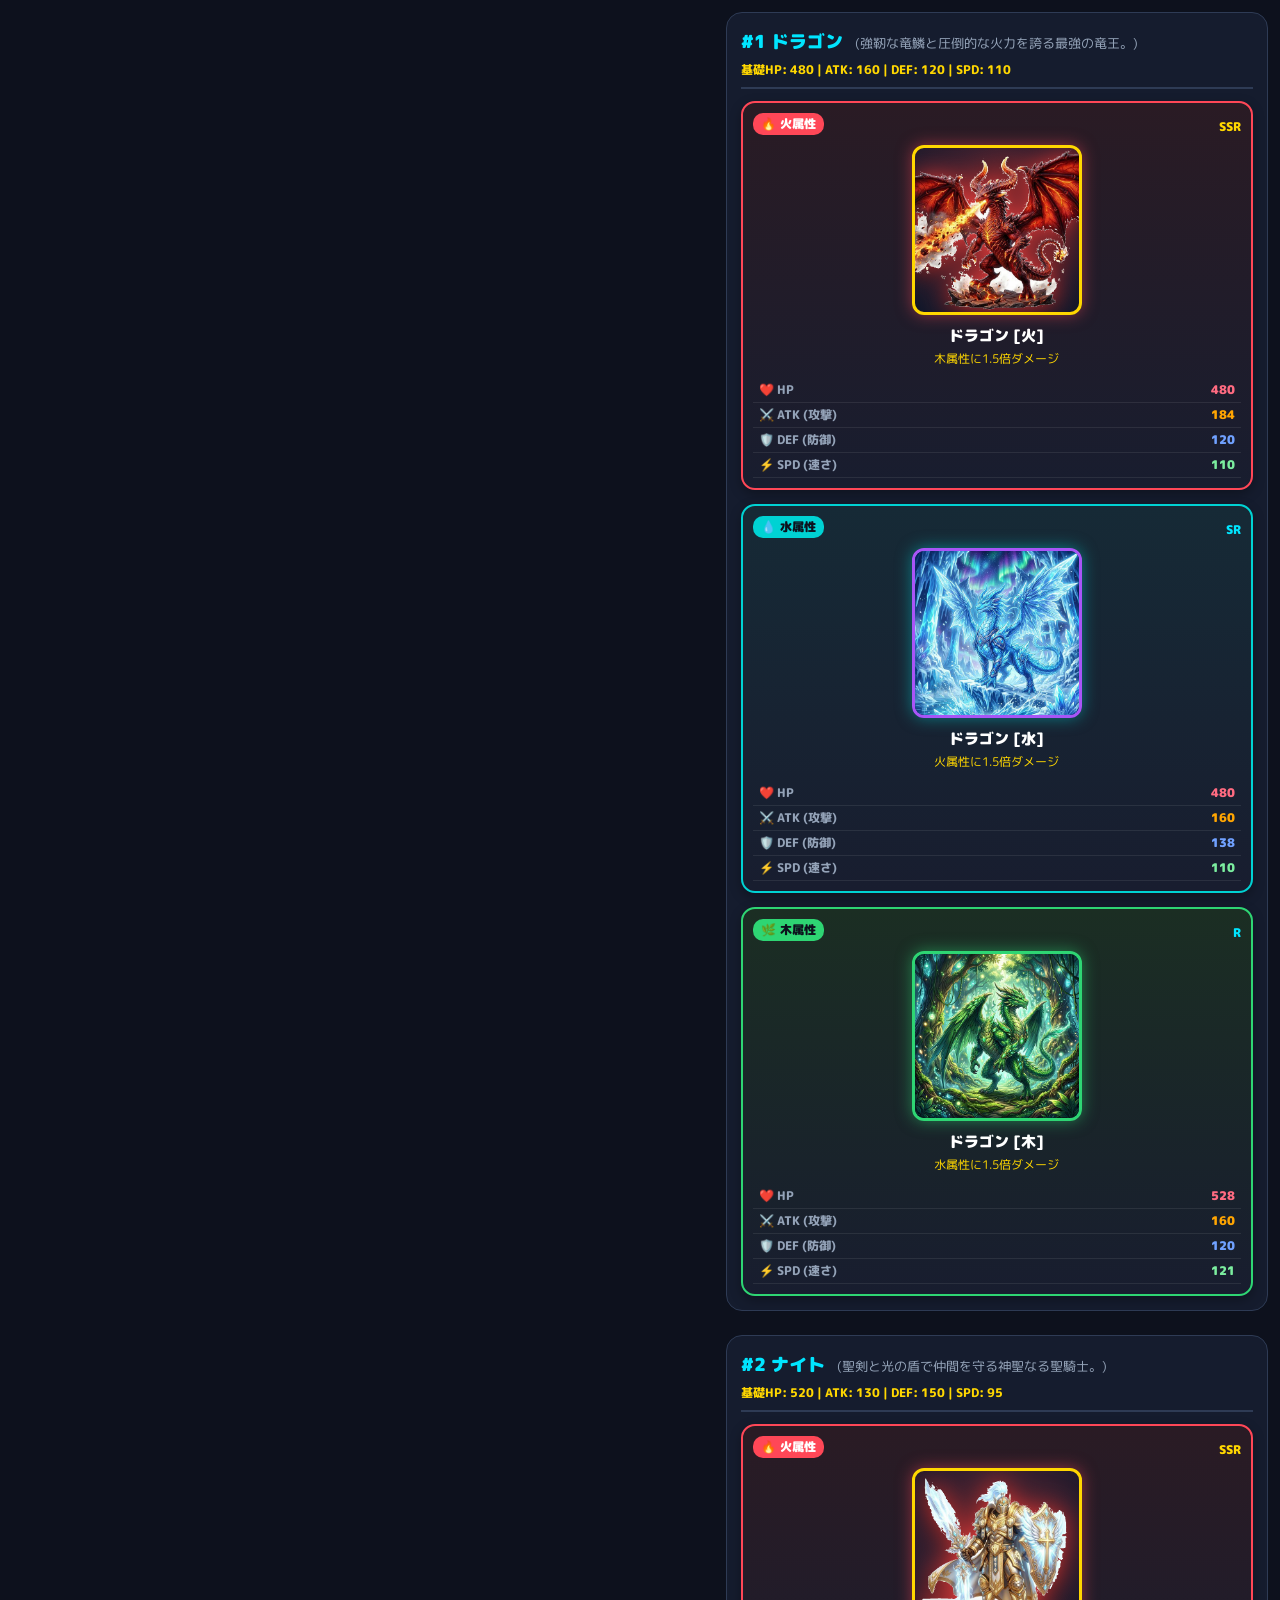
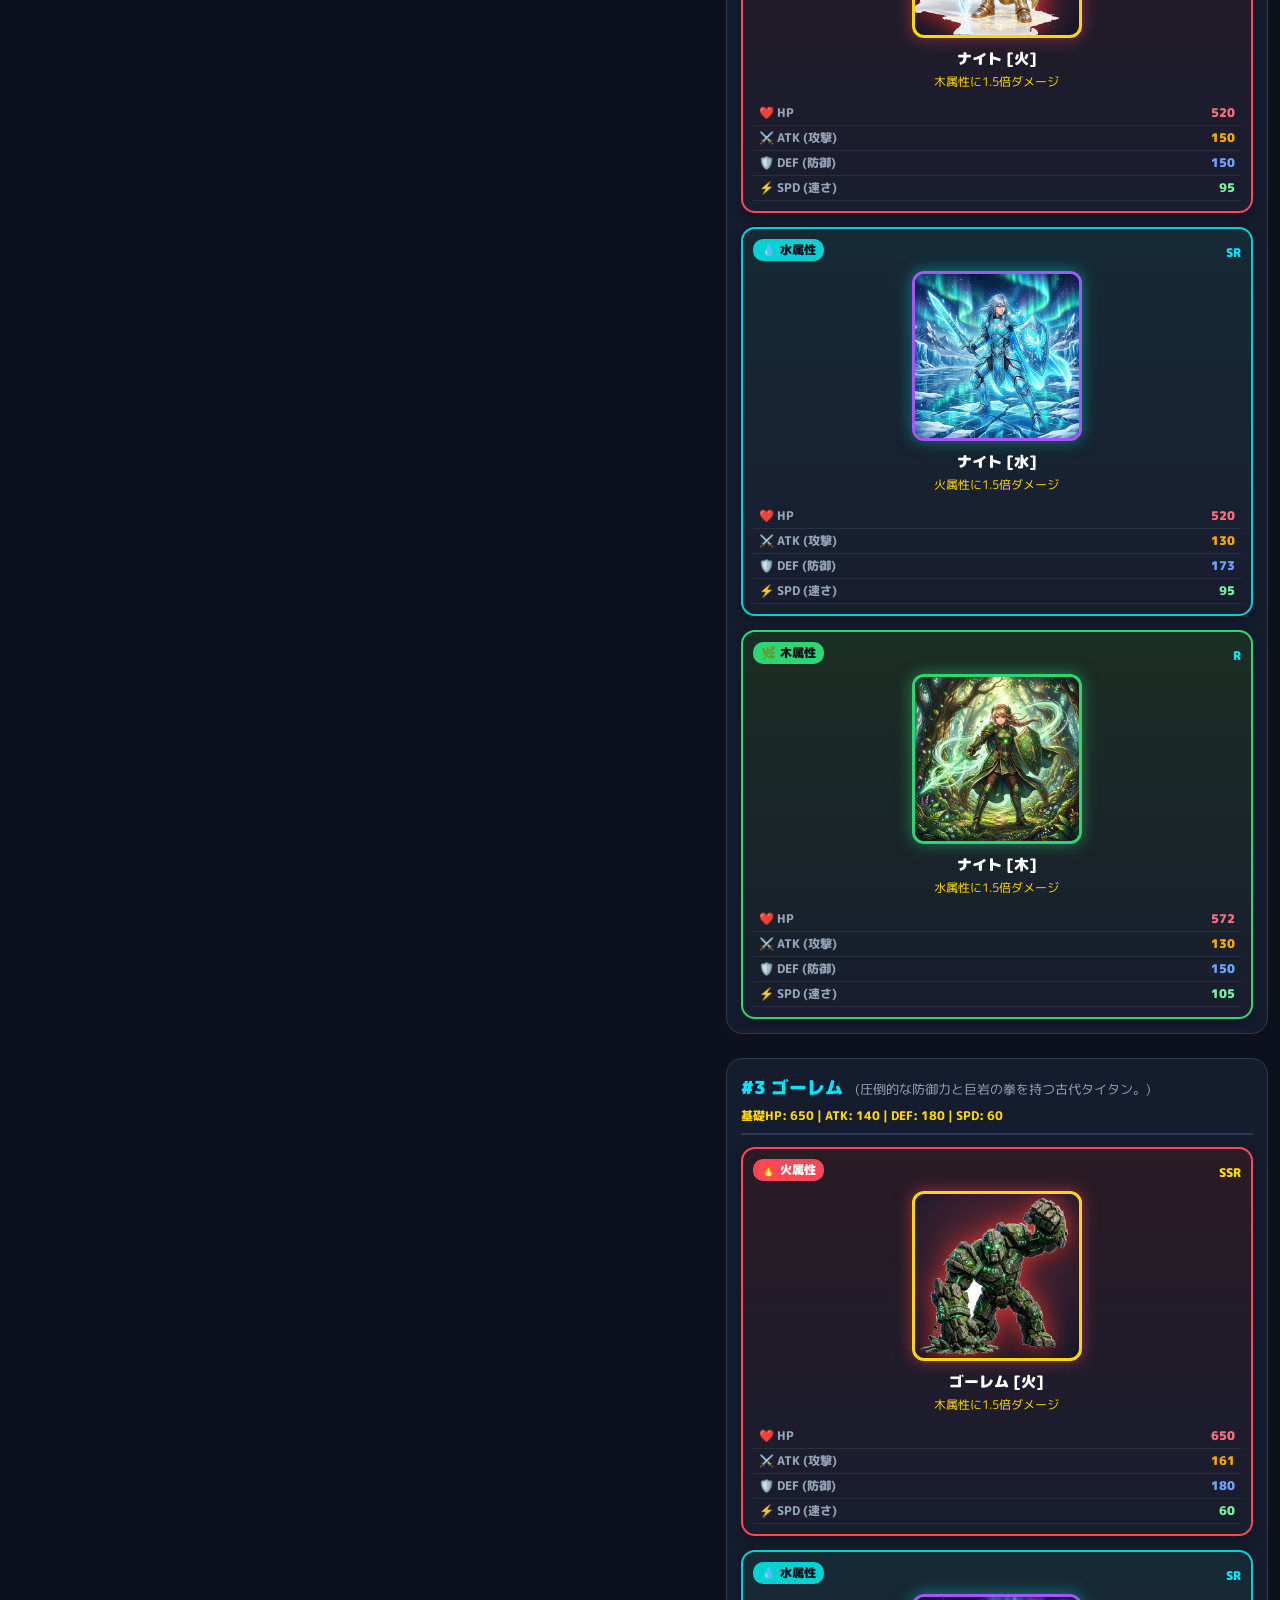
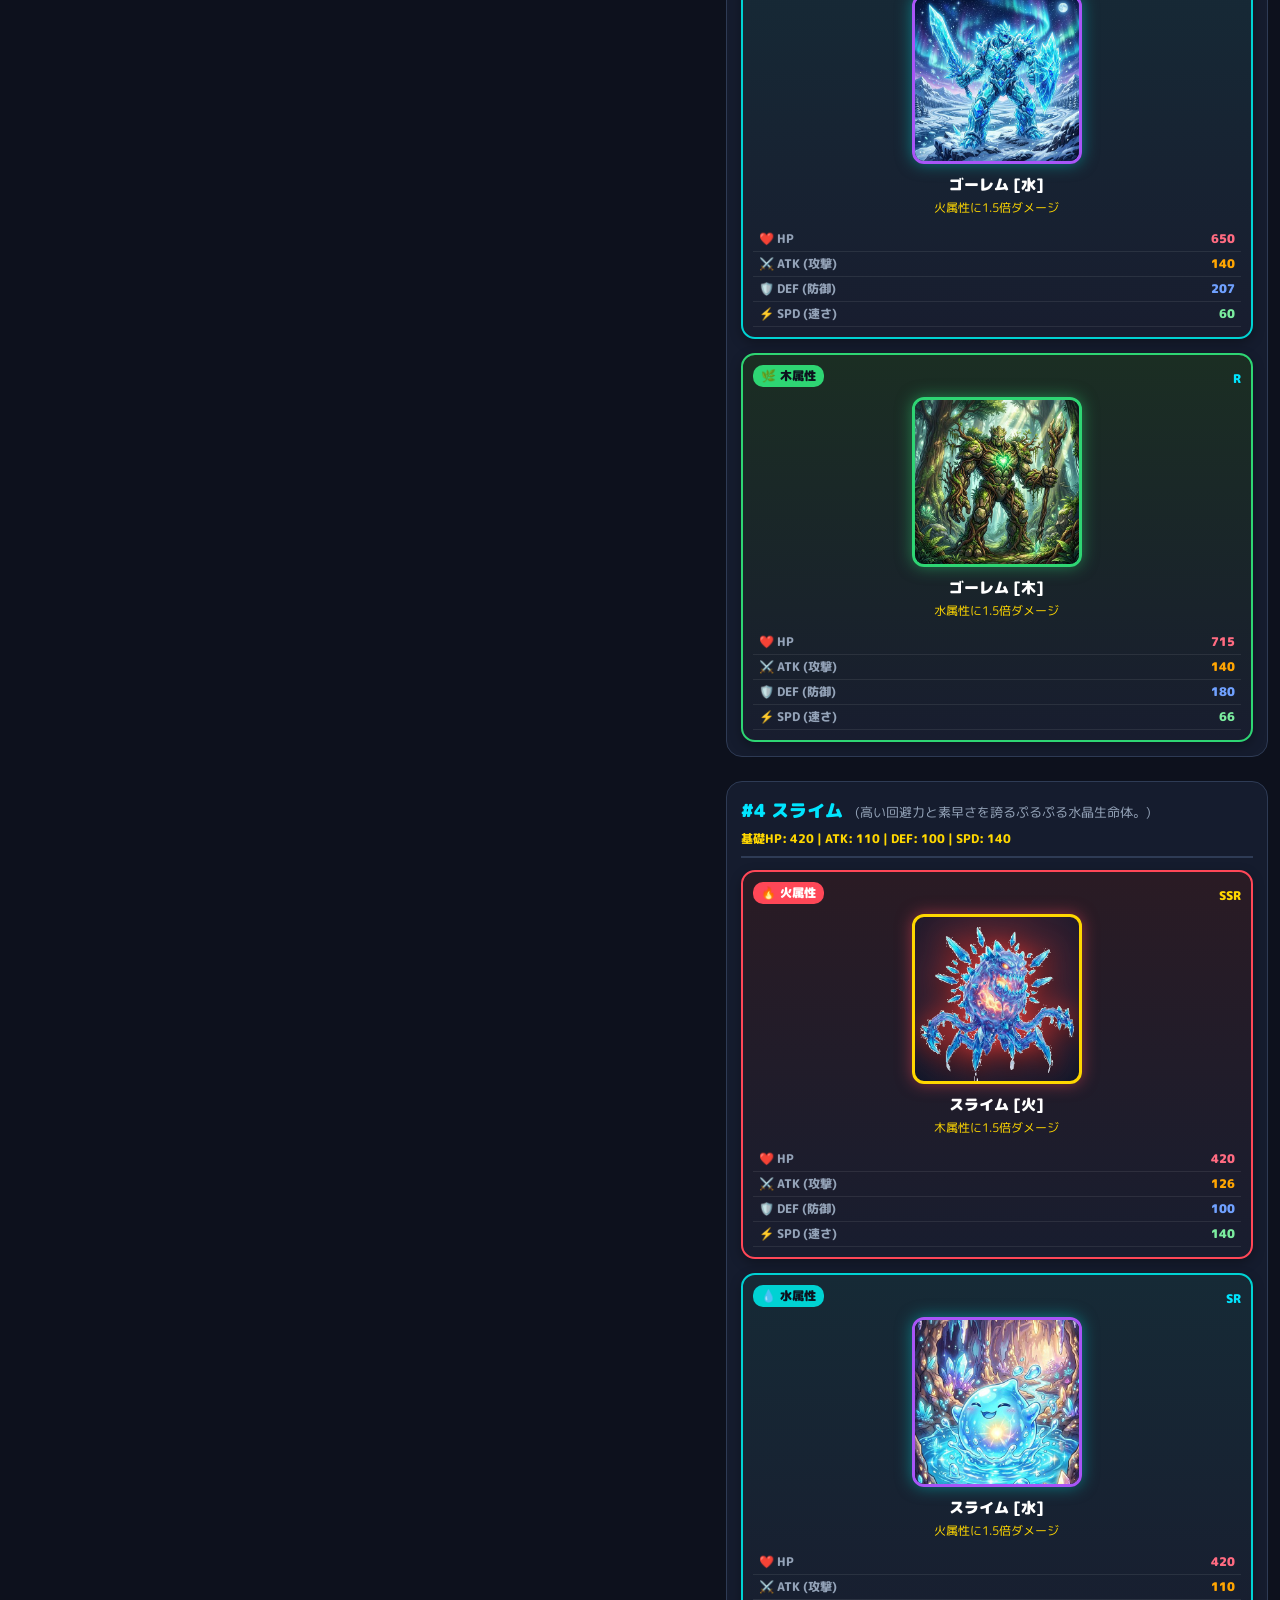
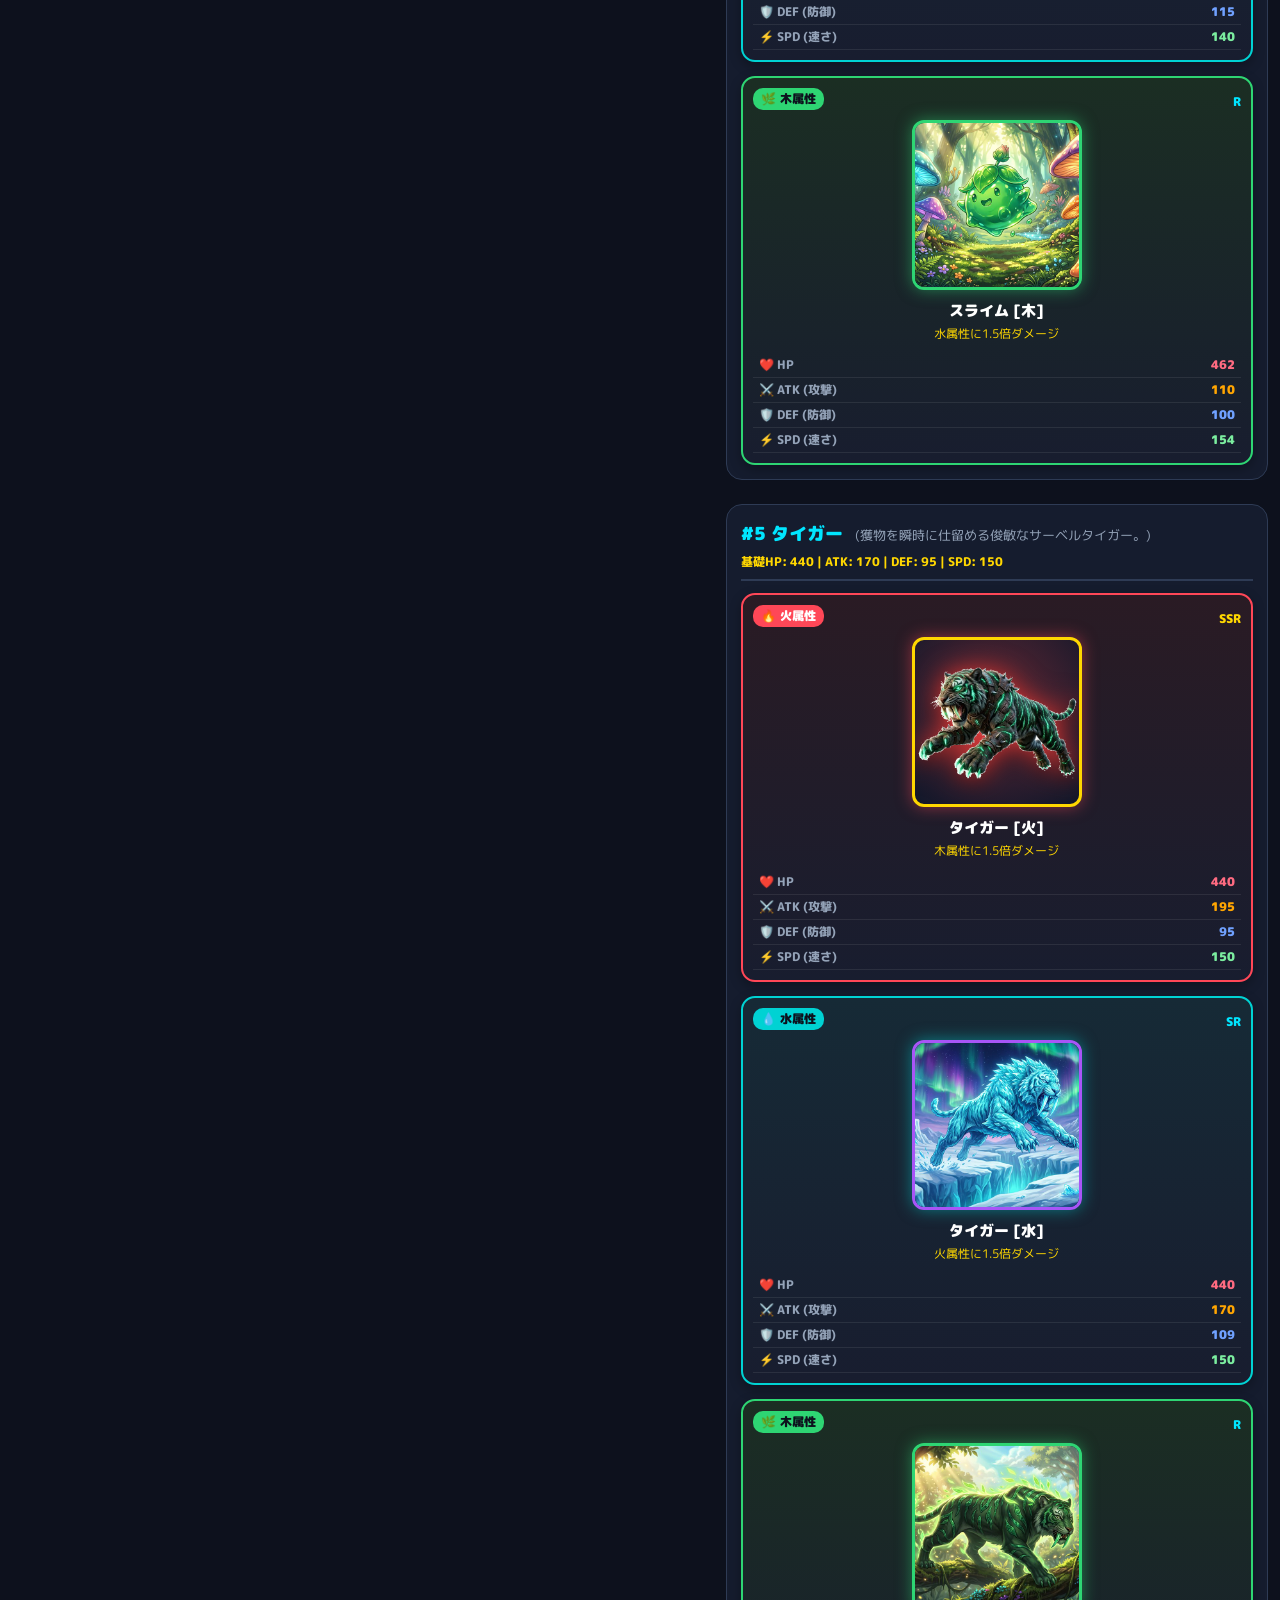
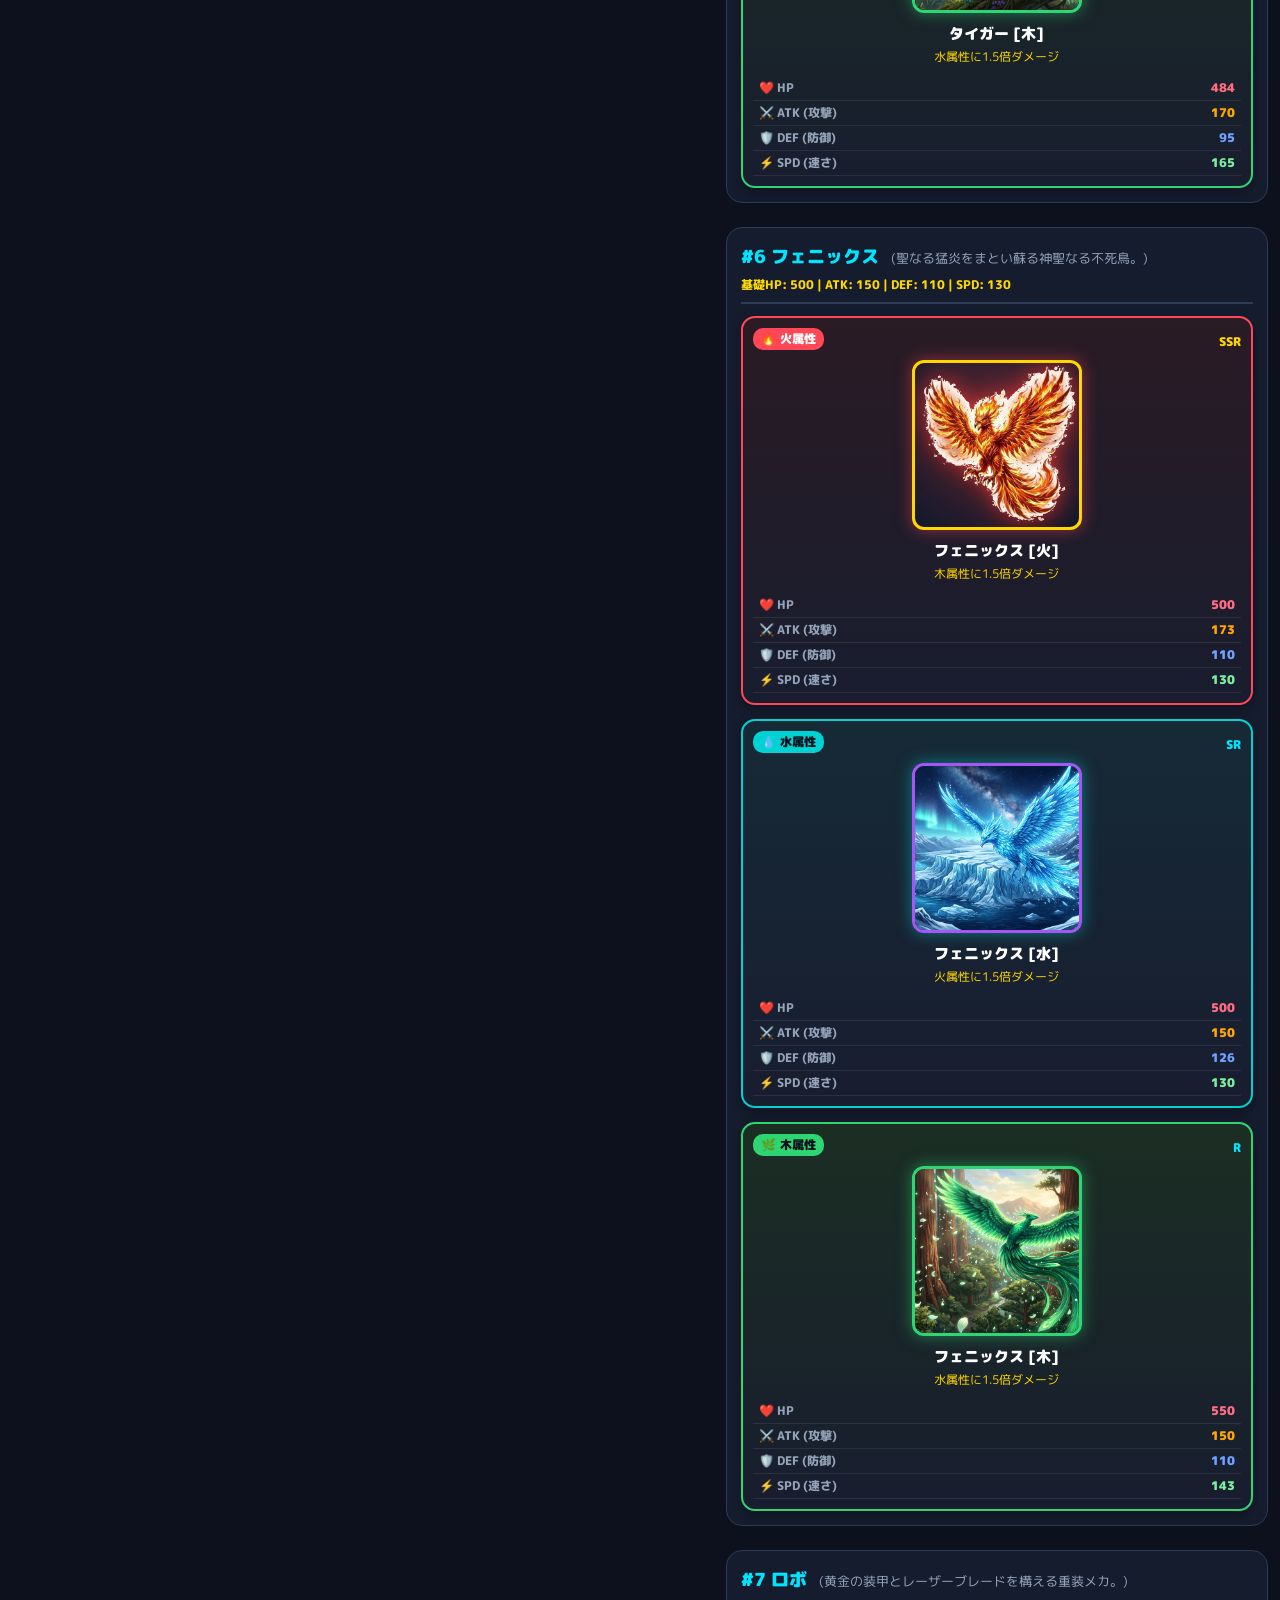
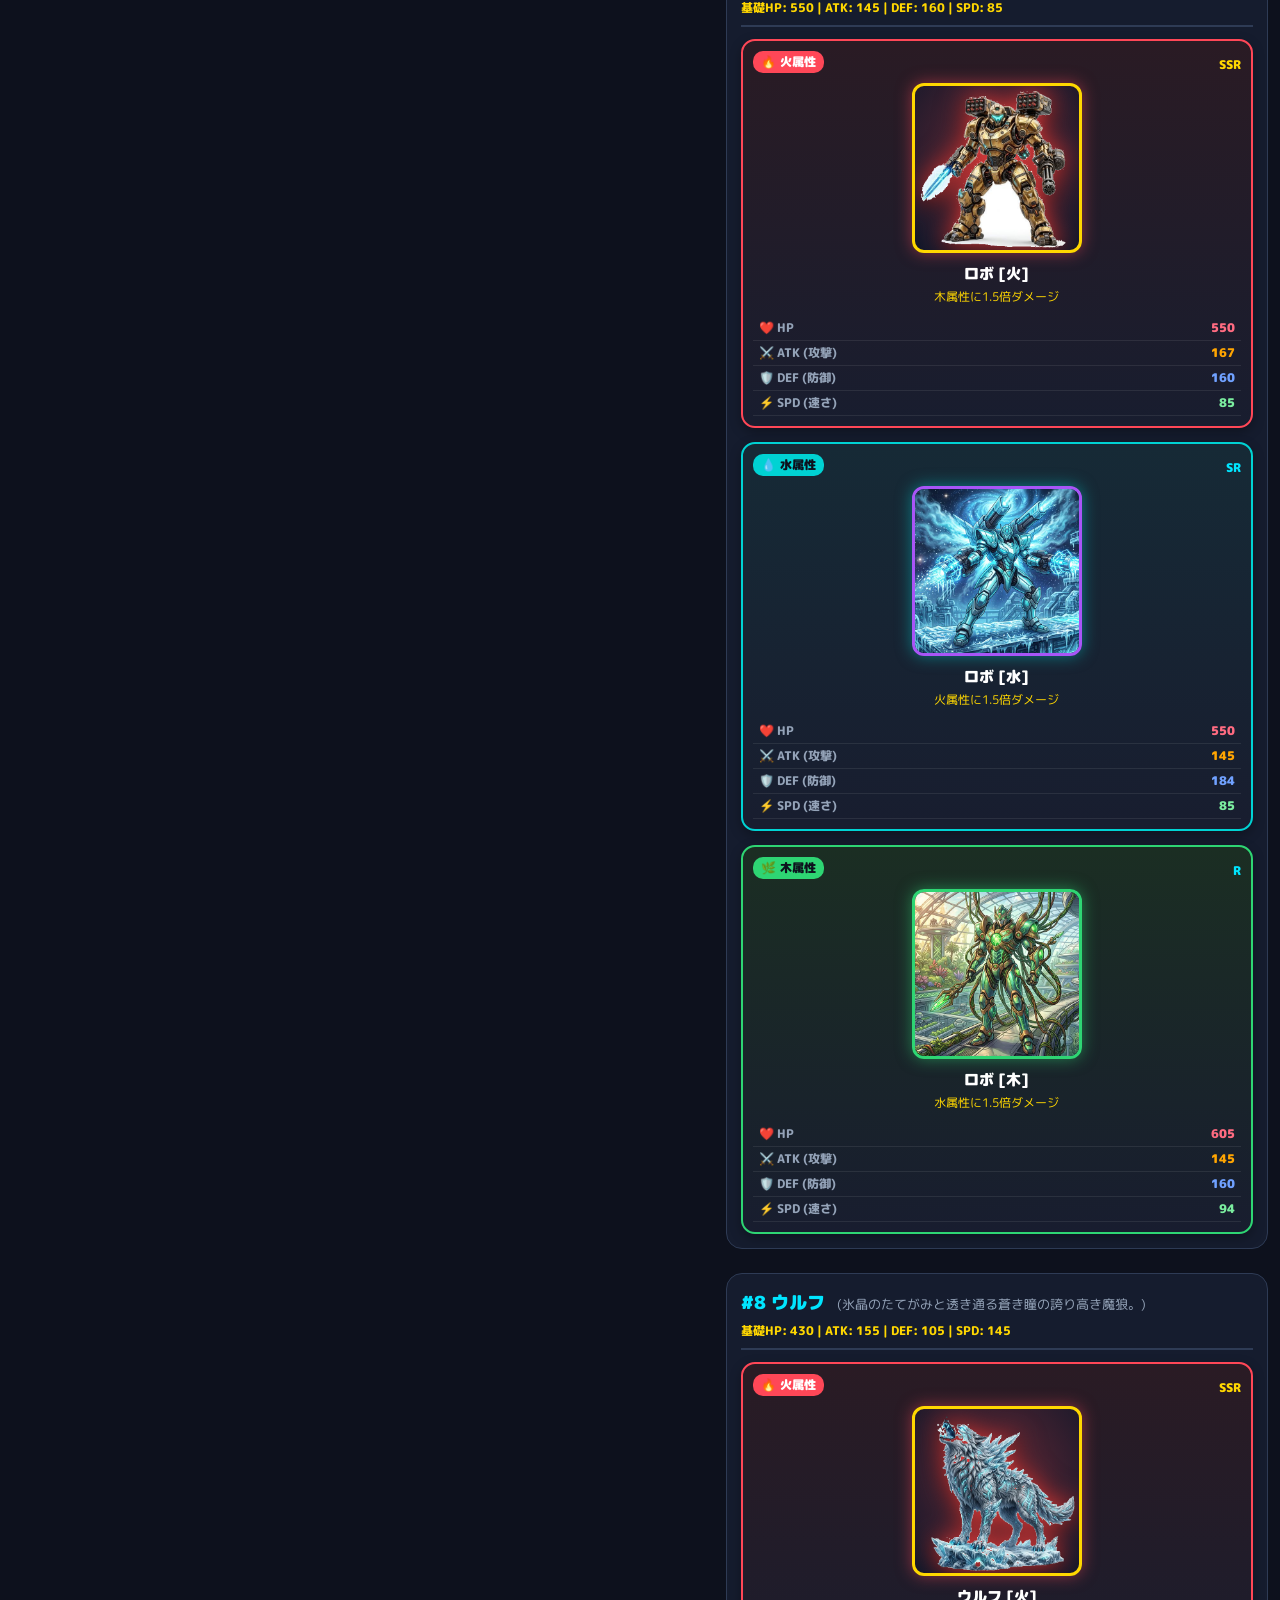
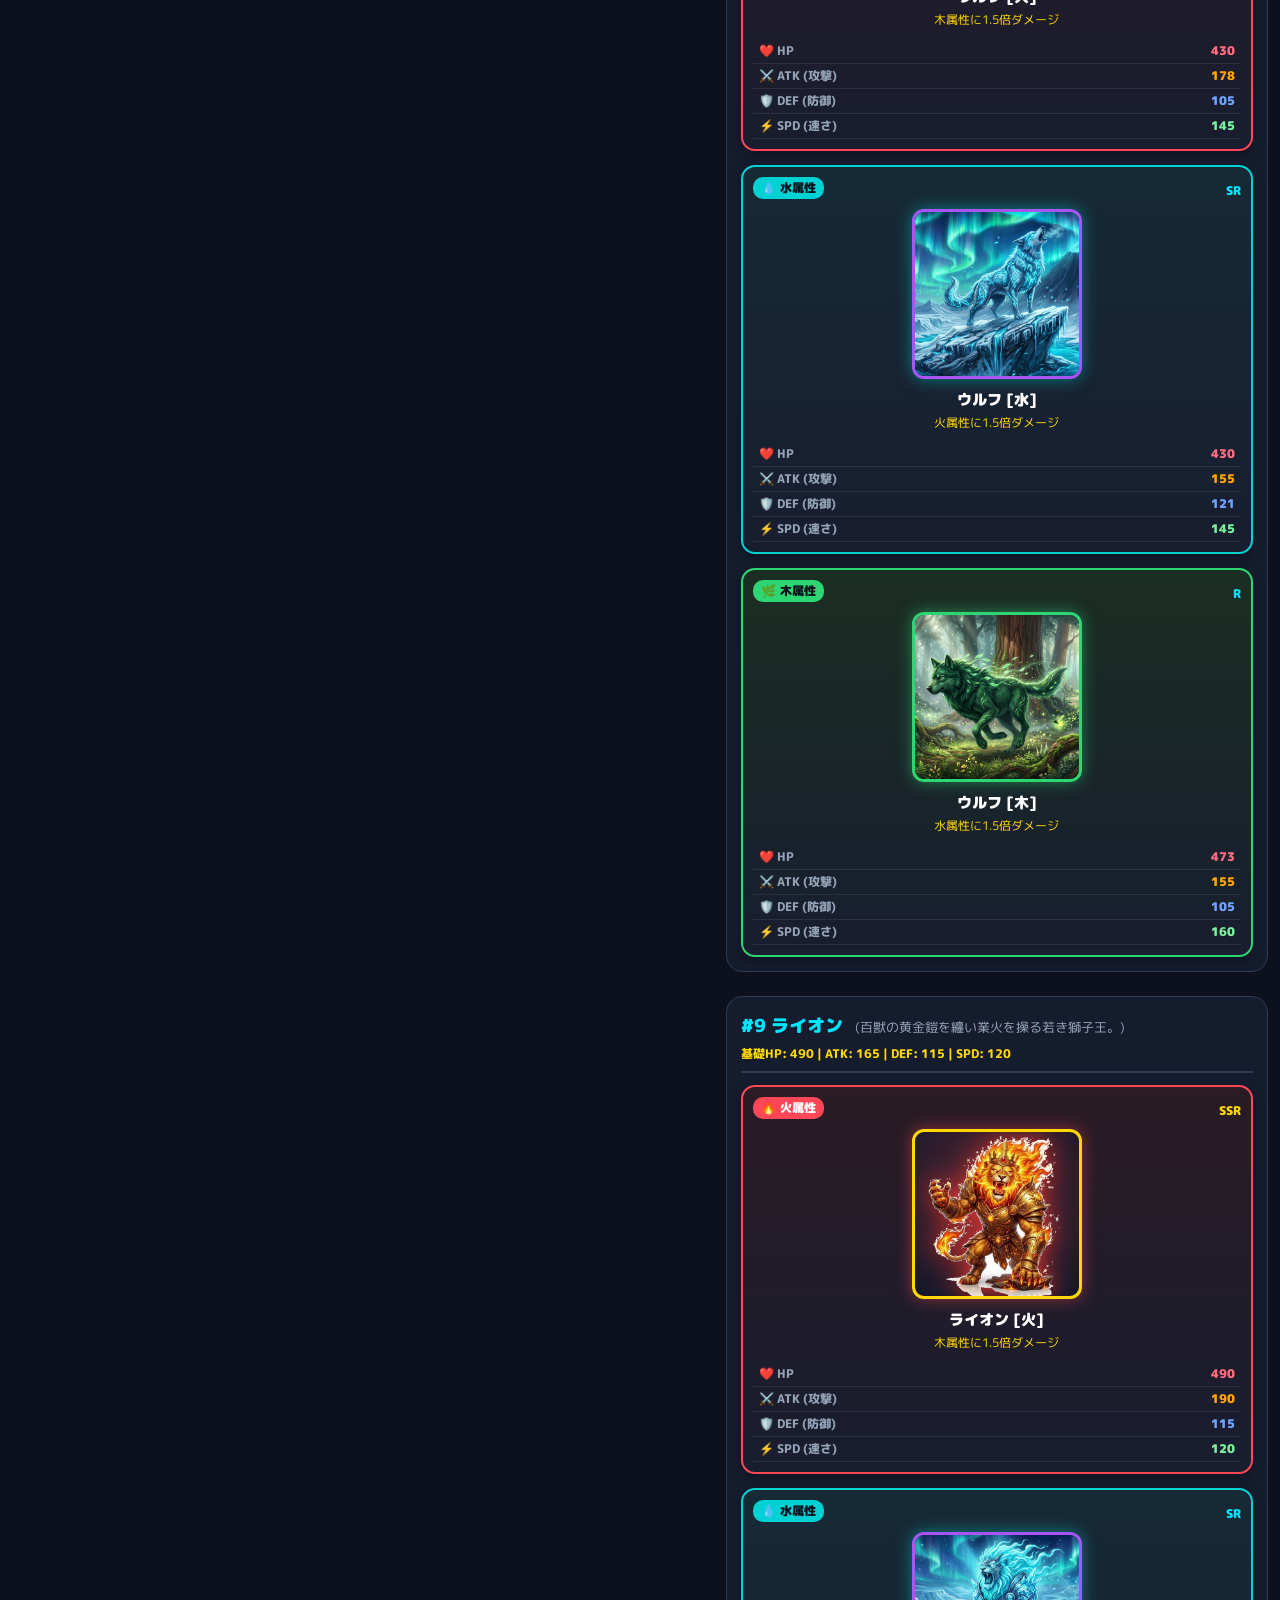
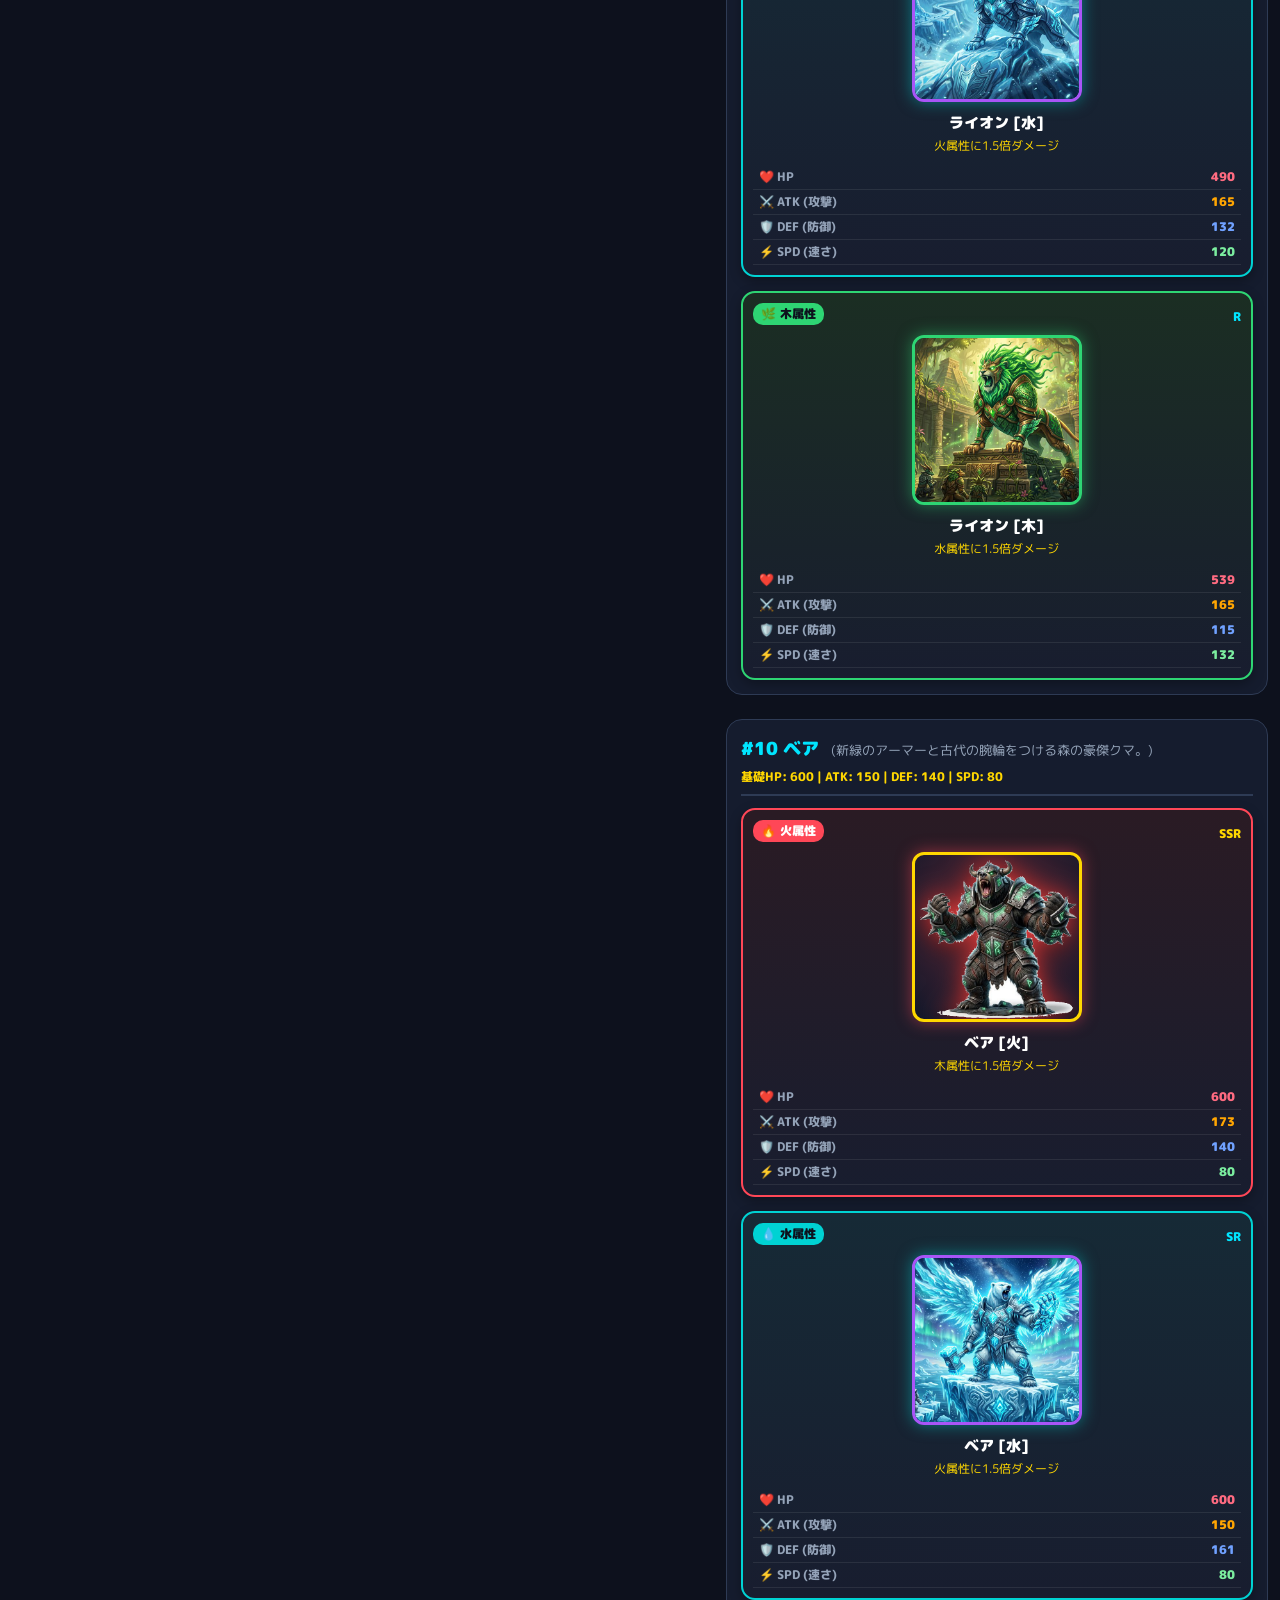
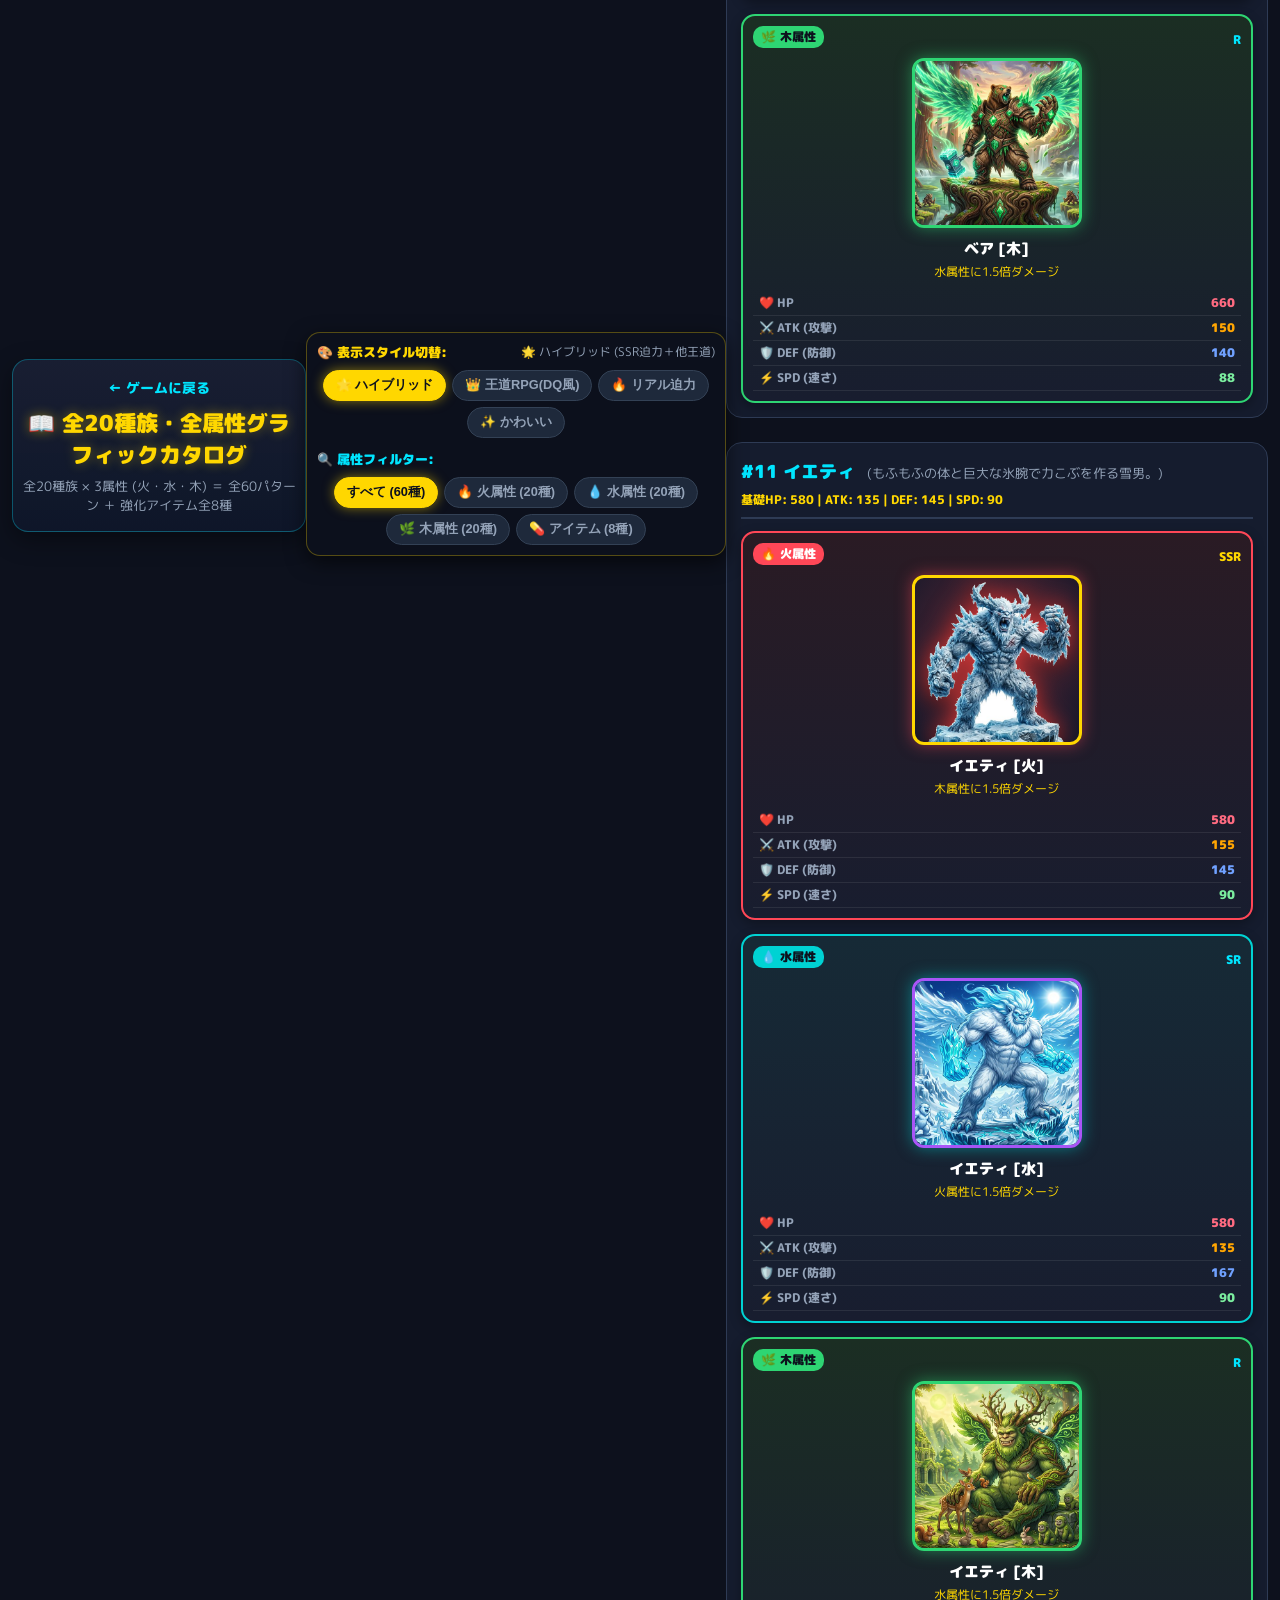
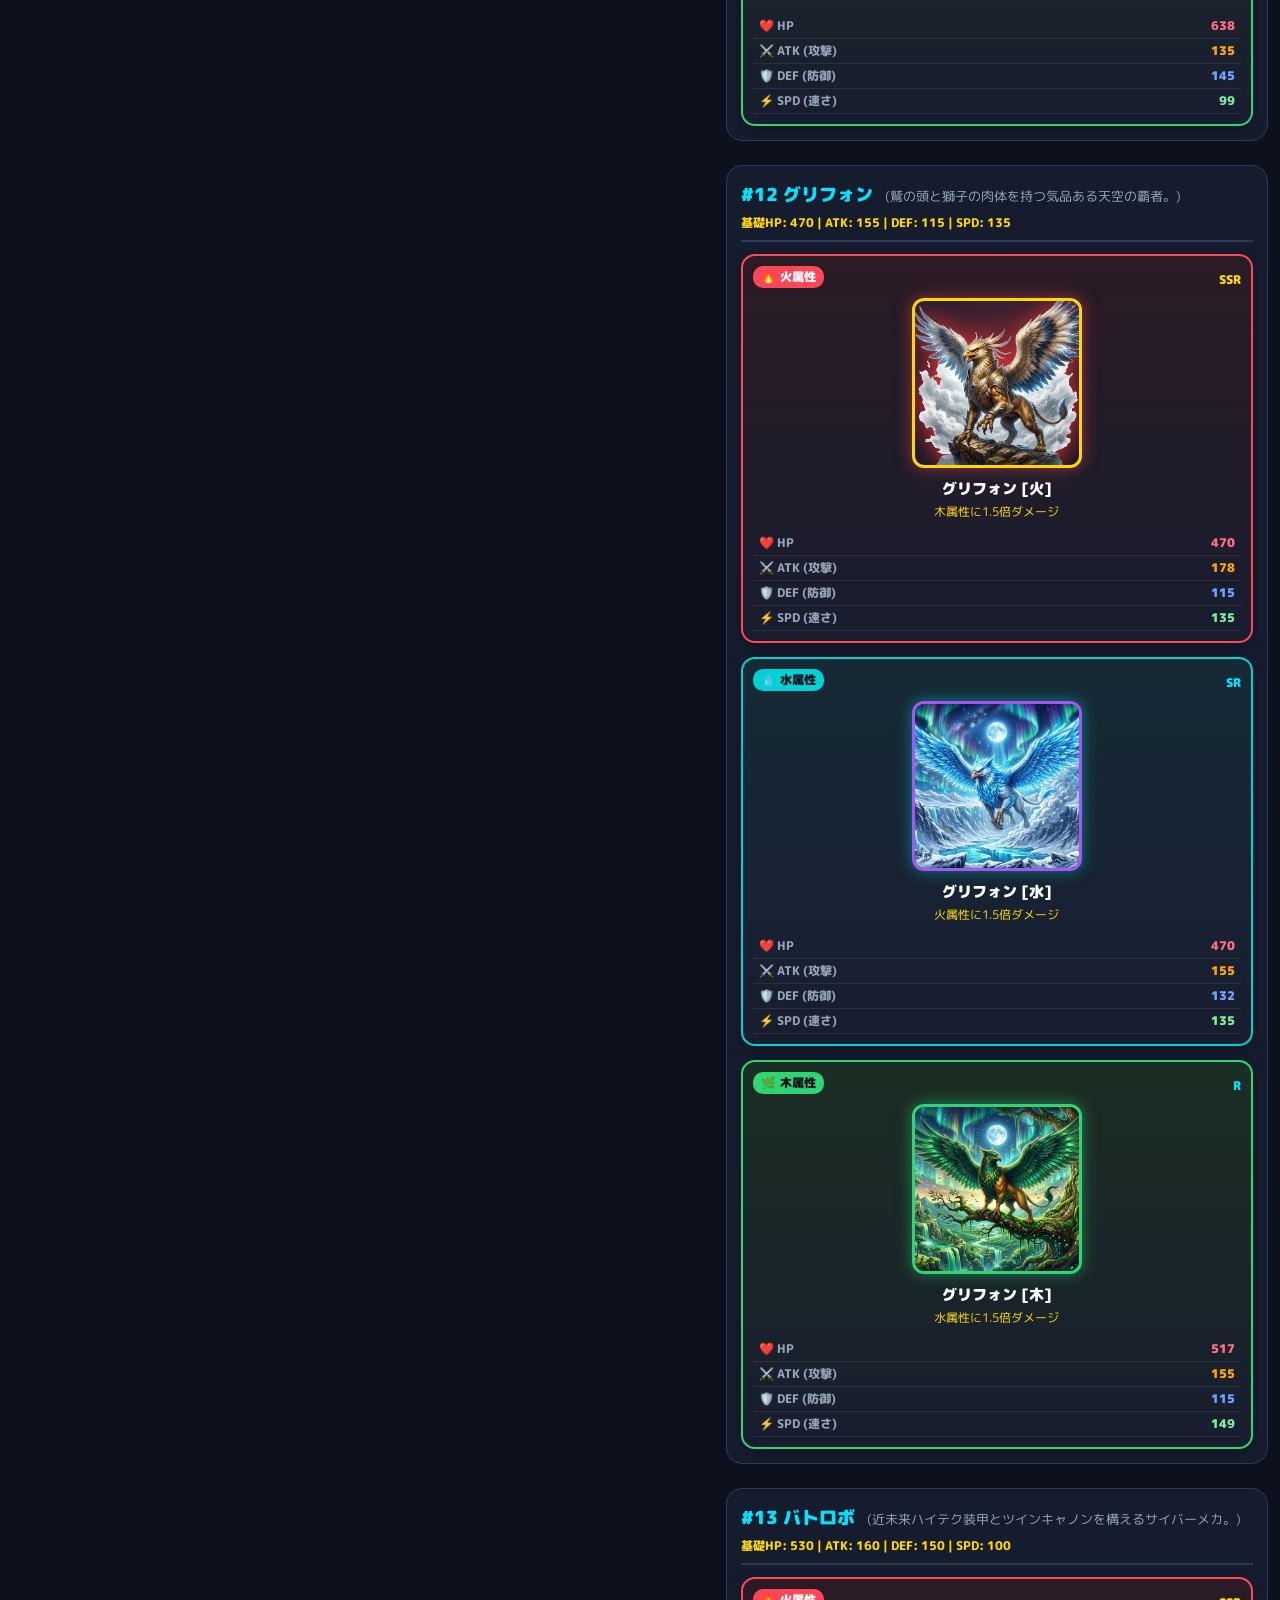
==== commit 72e6c55e: "feat(graphics): 全20種族×3属性(全60種)の世界観背景付きTCGカードアートの一括512x512最適化とアプリ完全統合" ====
--- a/catalog.html
+++ b/catalog.html
@@ -303,16 +303,20 @@
     let currentStyle = 'hybrid';
     let currentAttr = 'all';
 
-    function getImgPath(speciesKey, style, isSSR) {
+    function getImgPath(speciesKey, style, isSSR, attrId) {
       const fileKey = speciesKey;
-      if (style === 'hybrid') {
-        if (isSSR) return `src/assets/images/monsters_epic/${fileKey}.png`;
-        return `src/assets/images/monsters_heroic/${fileKey}.png`;
+      const elem = attrId || 'fire';
+
+      // 1. 新・世界観背景付きTCGアート (cards_standard: 全60種完全配備)
+      if (style === 'standard' || style === 'heroic' || style === 'hybrid') {
+        if (style === 'hybrid' && isSSR) {
+          return `src/assets/images/monsters_epic/${fileKey}.png`;
+        }
+        return `src/assets/images/cards_standard/${fileKey}_${elem}.jpg`;
       }
-      if (style === 'heroic') return `src/assets/images/monsters_heroic/${fileKey}.png`;
       if (style === 'epic') return `src/assets/images/monsters_epic/${fileKey}.png`;
       if (style === 'cute') return `src/assets/images/monsters_cute/${fileKey}.png`;
-      return `src/assets/images/monsters_heroic/${fileKey}.png`;
+      return `src/assets/images/cards_standard/${fileKey}_${elem}.jpg`;
     }
 
     function renderCatalog() {
@@ -361,7 +365,7 @@
           // SSRデモ用（火属性をSSR、水属性をSR、木属性をRとしてシミュレート）
           const rarity = (attr.id === 'fire') ? 'SSR' : (attr.id === 'water' ? 'SR' : 'R');
           const isSSR = (rarity === 'SSR');
-          const imgPath = getImgPath(fileKey, currentStyle, isSSR);
+          const imgPath = getImgPath(fileKey, currentStyle, isSSR, attr.id);
 
           // 属性によるステータス補正
           let hp = sp.baseHp;
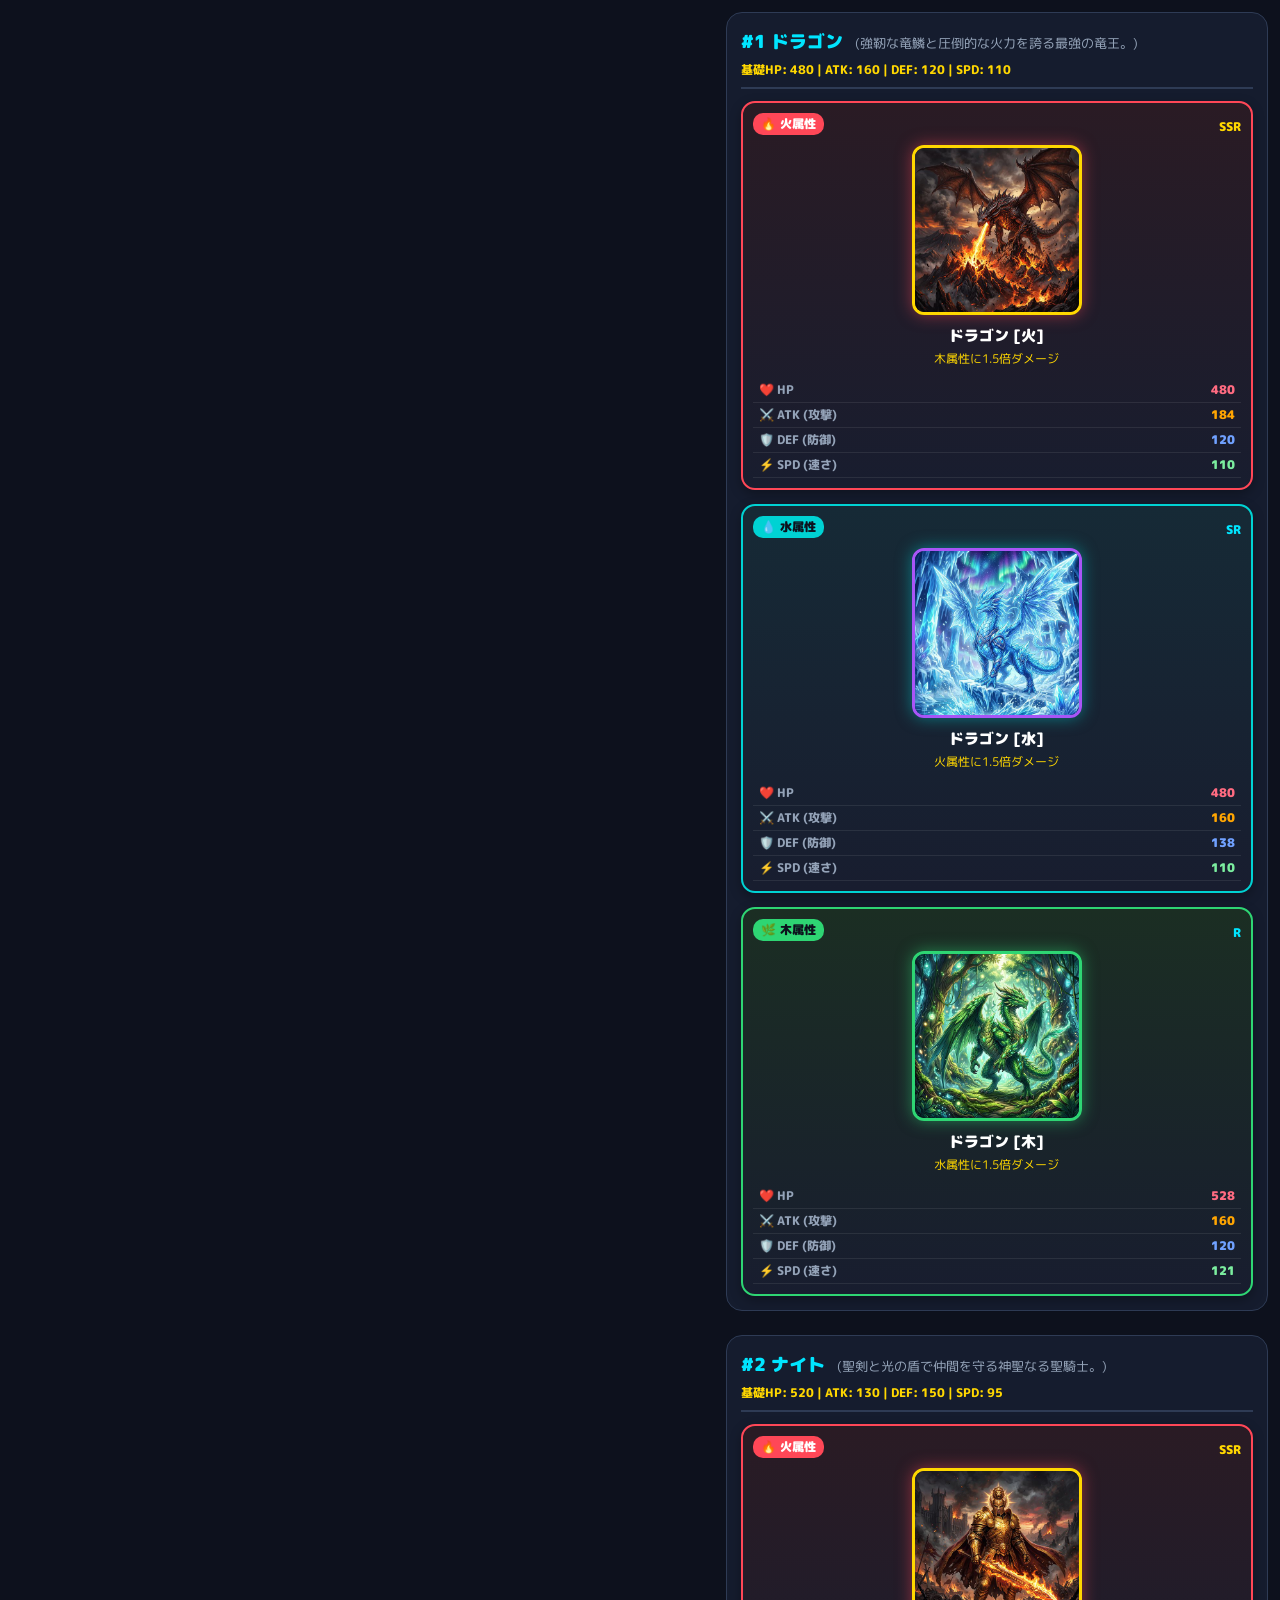
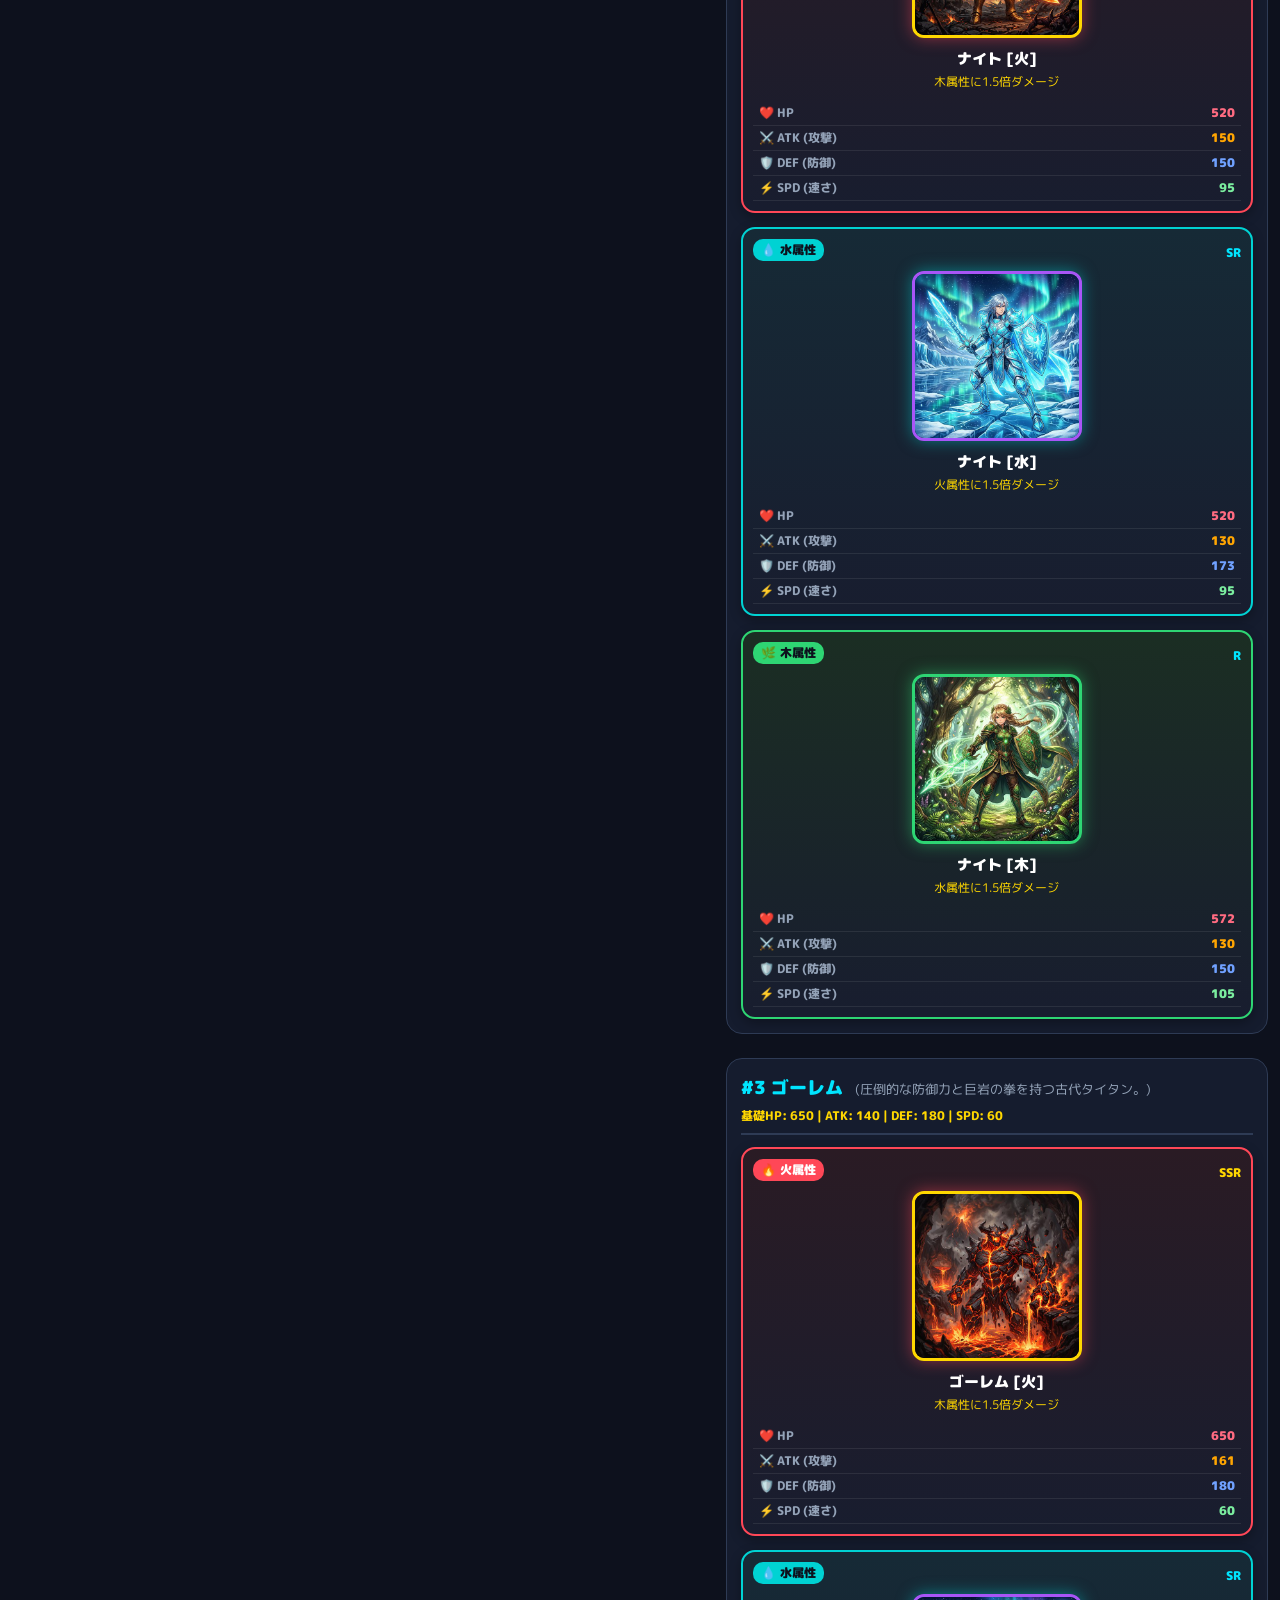
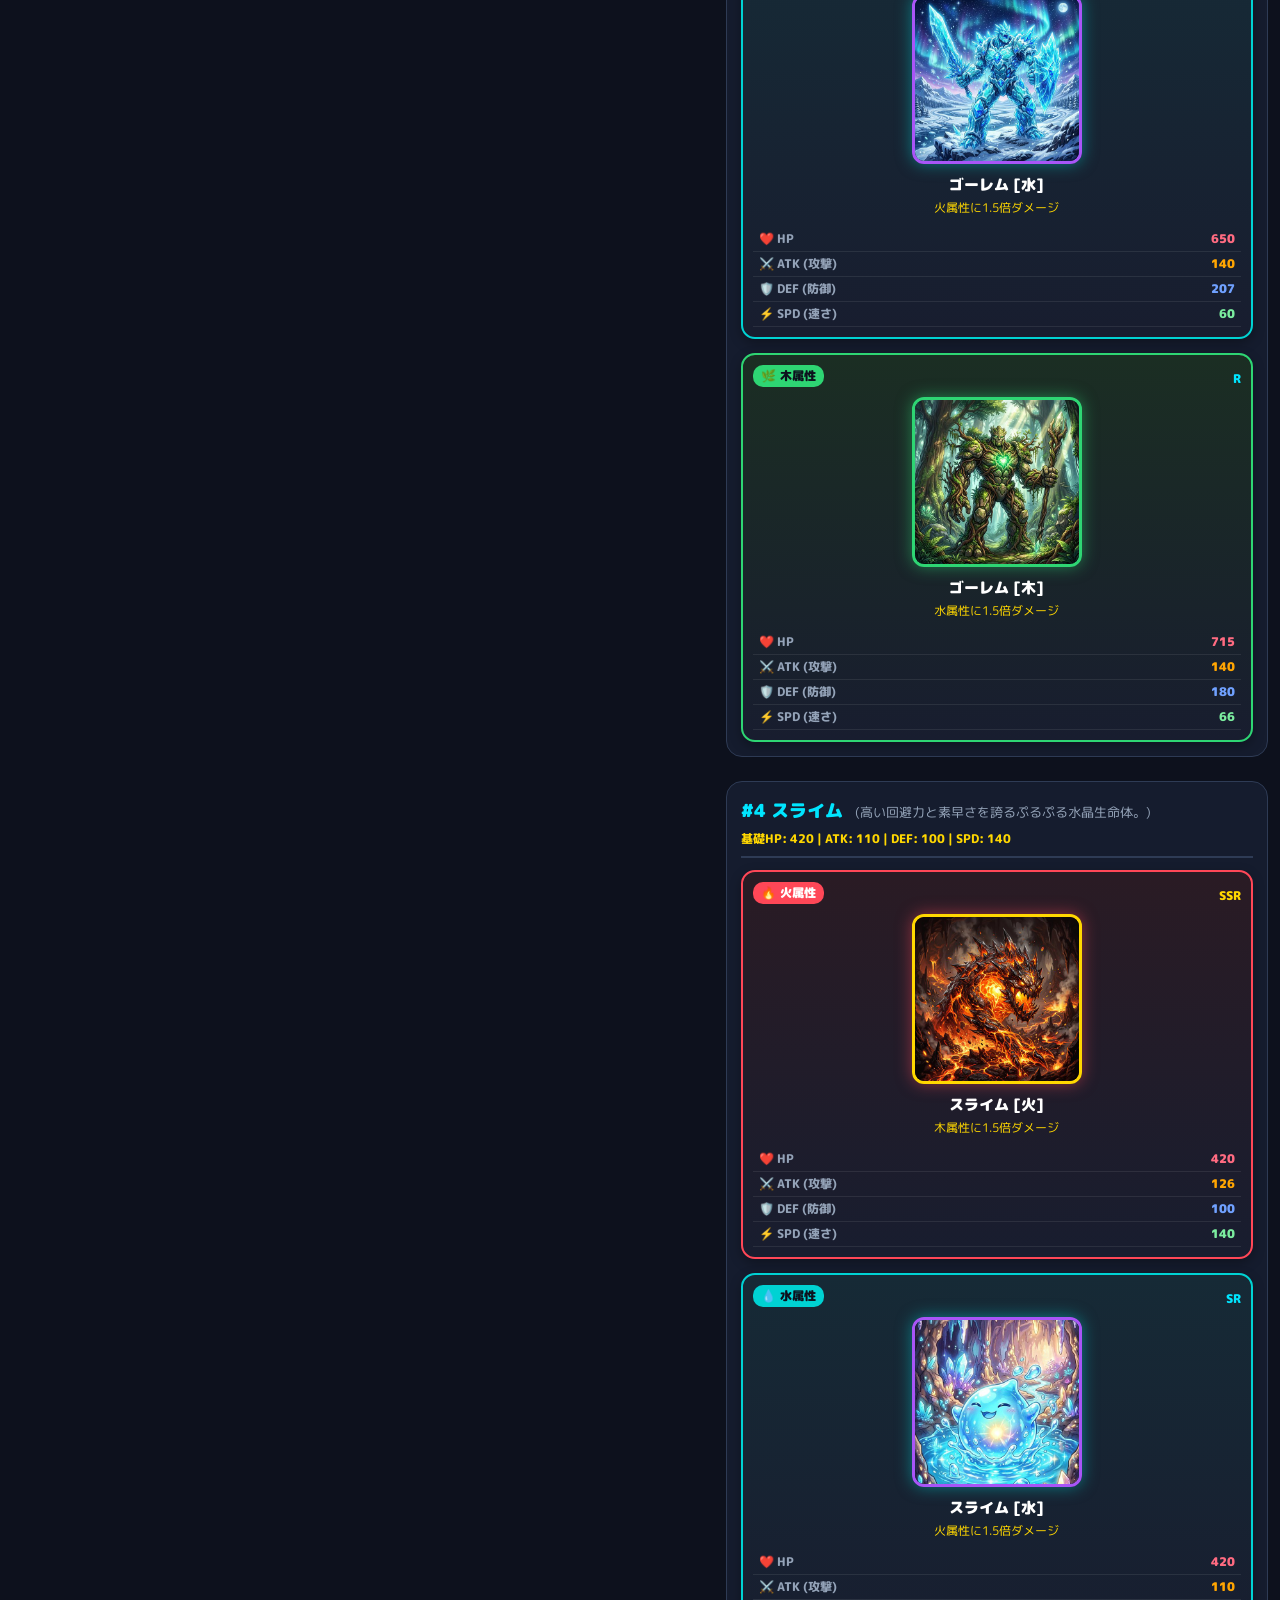
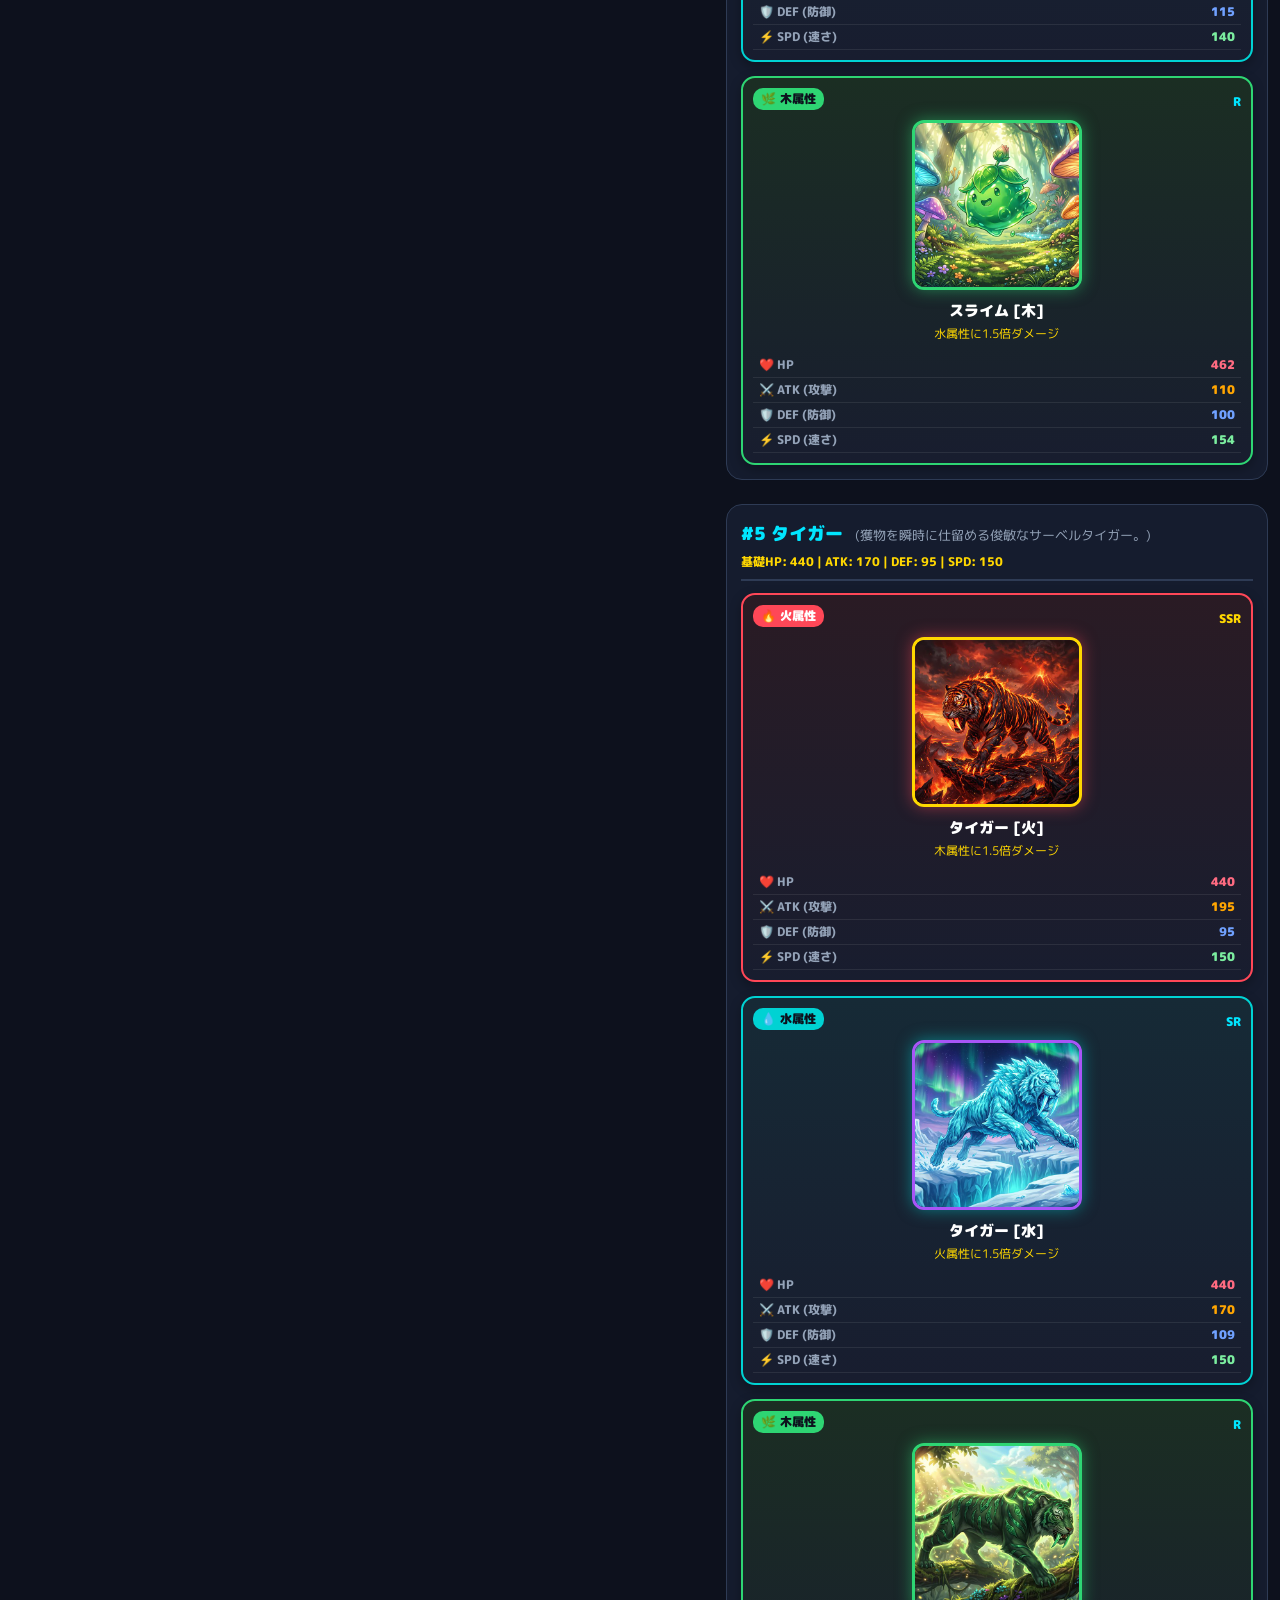
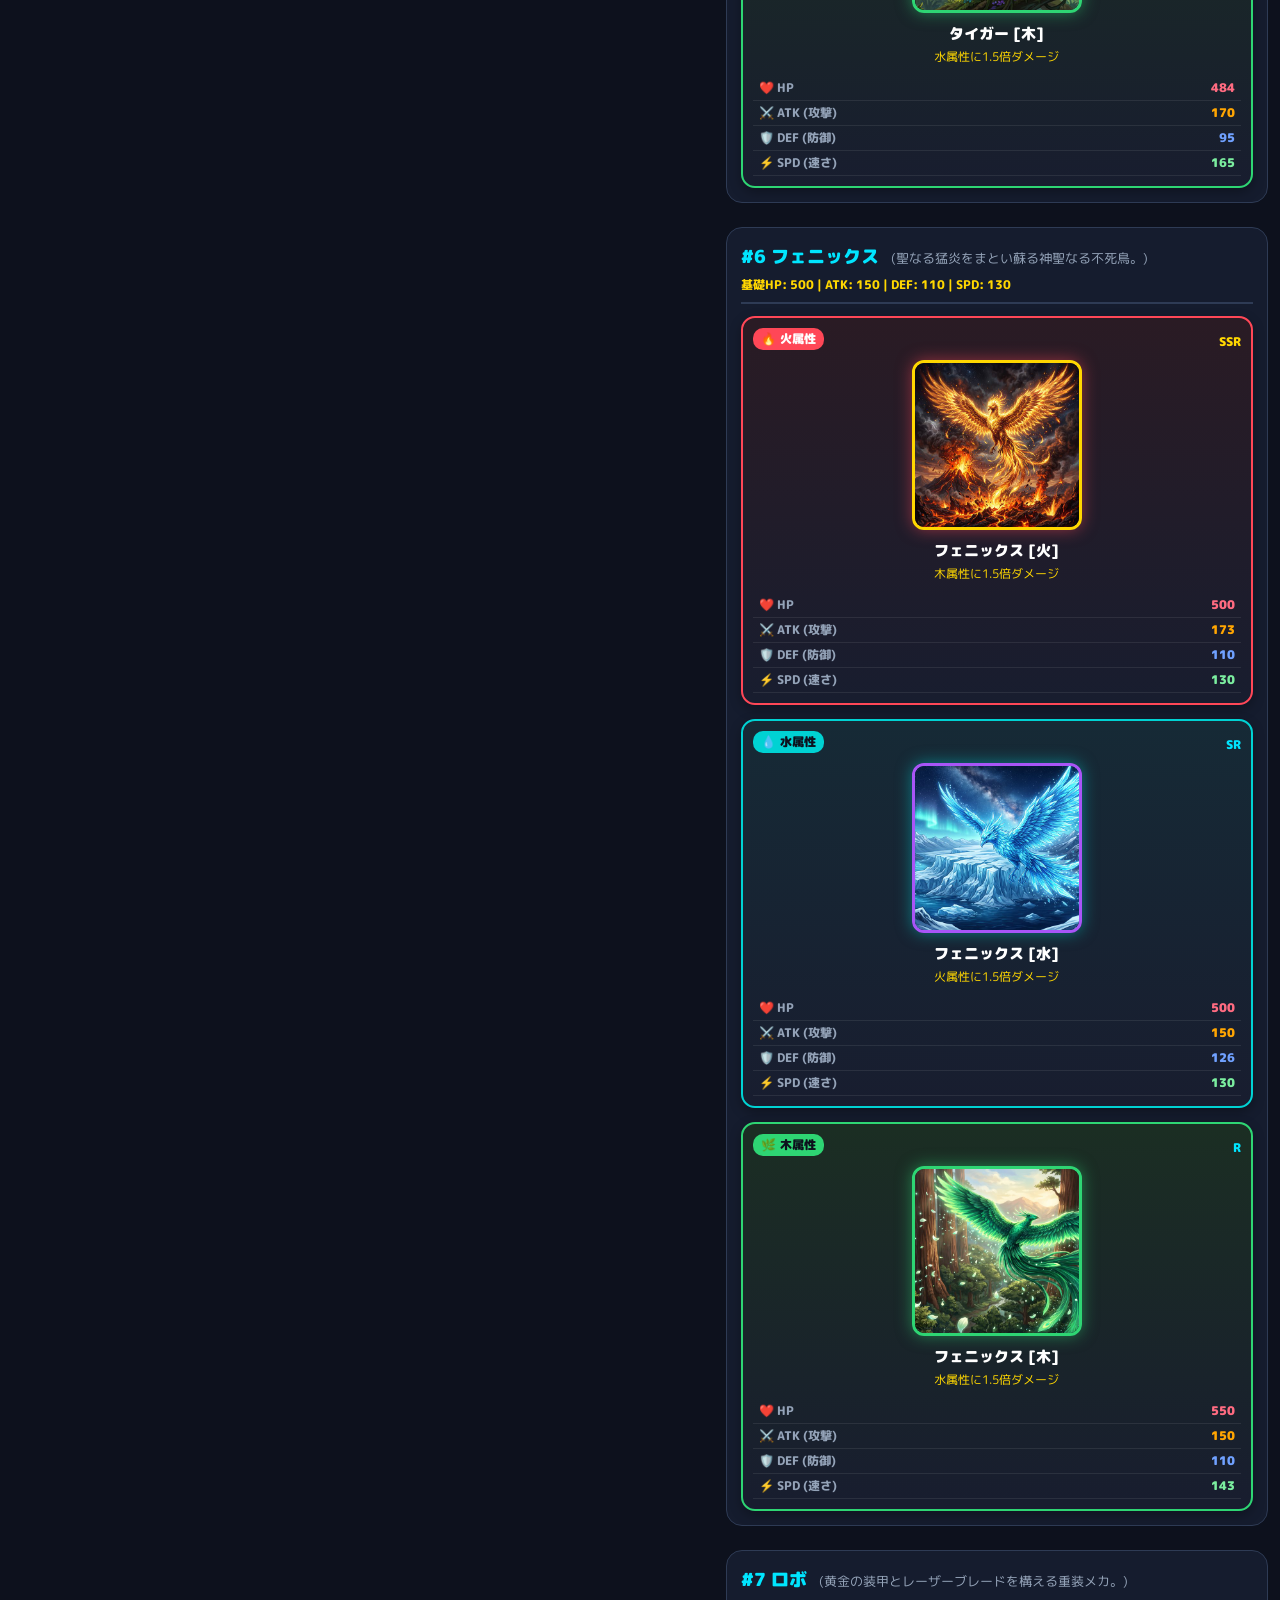
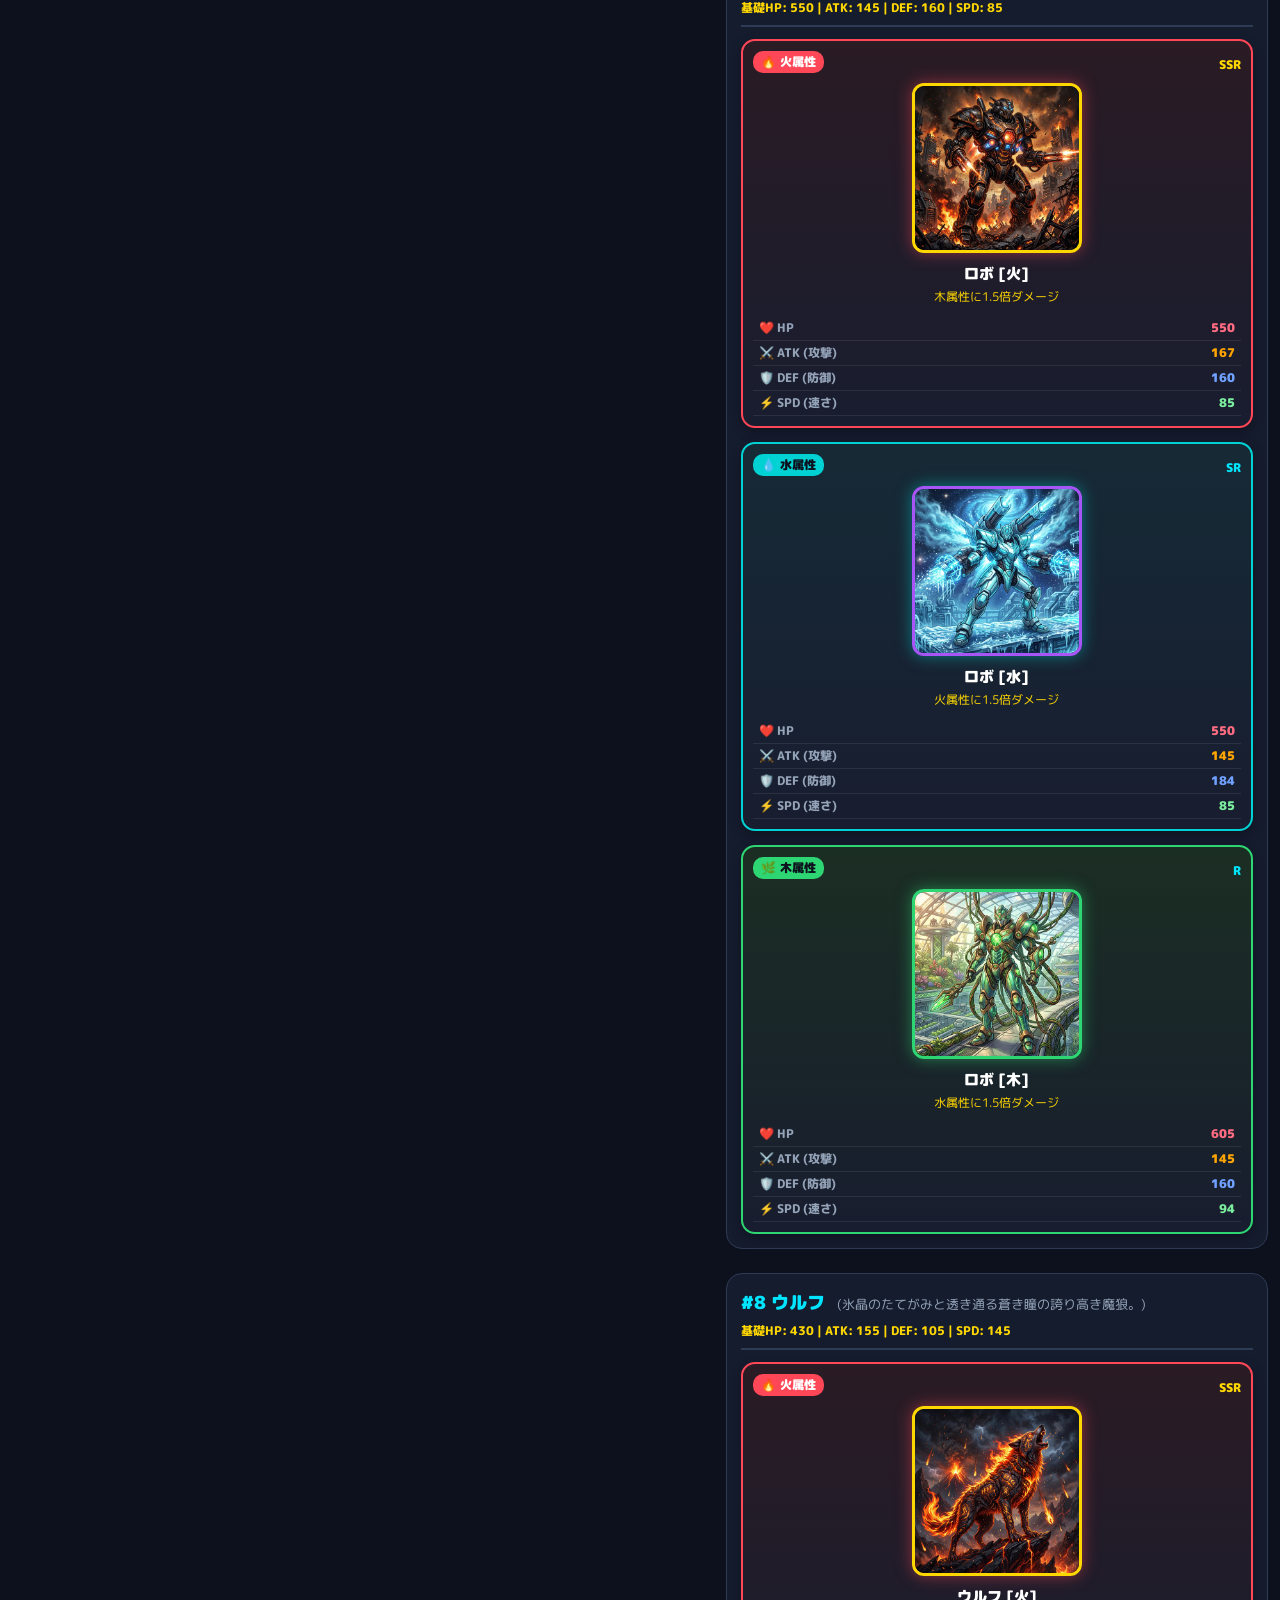
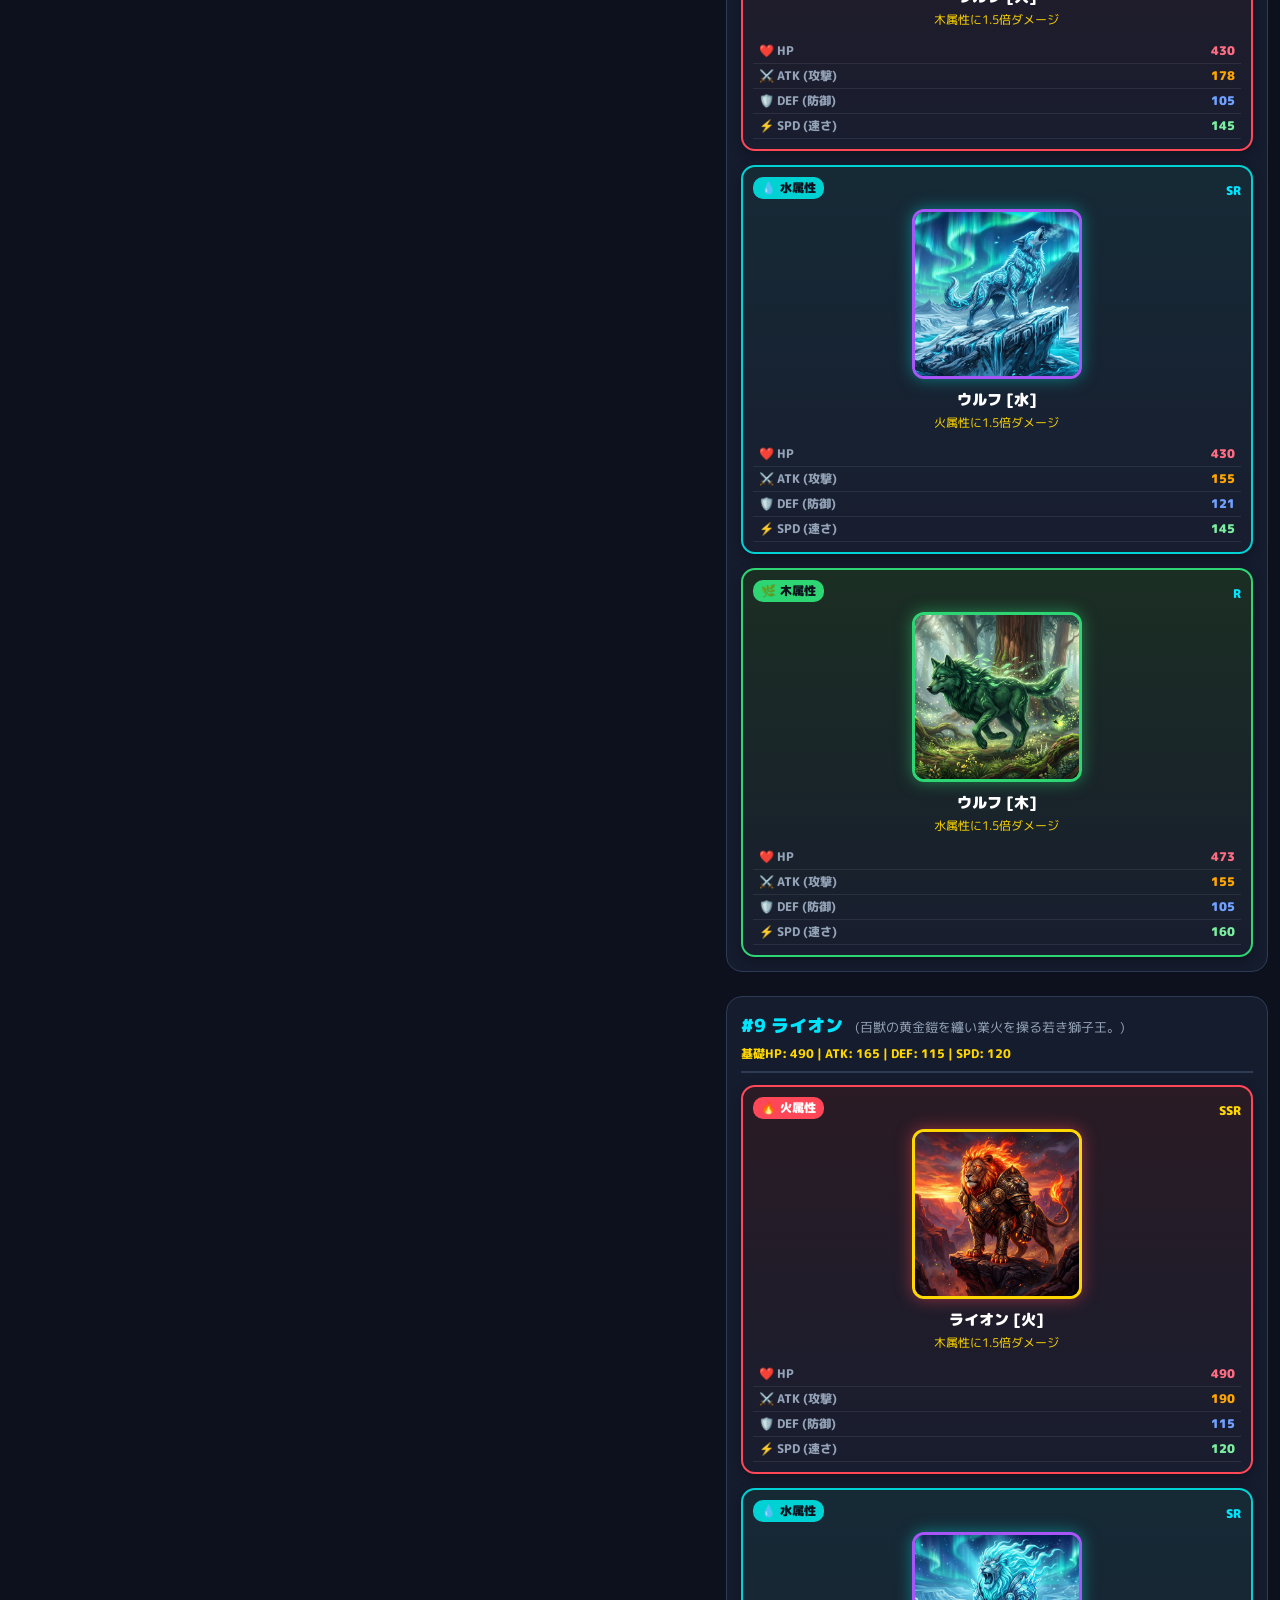
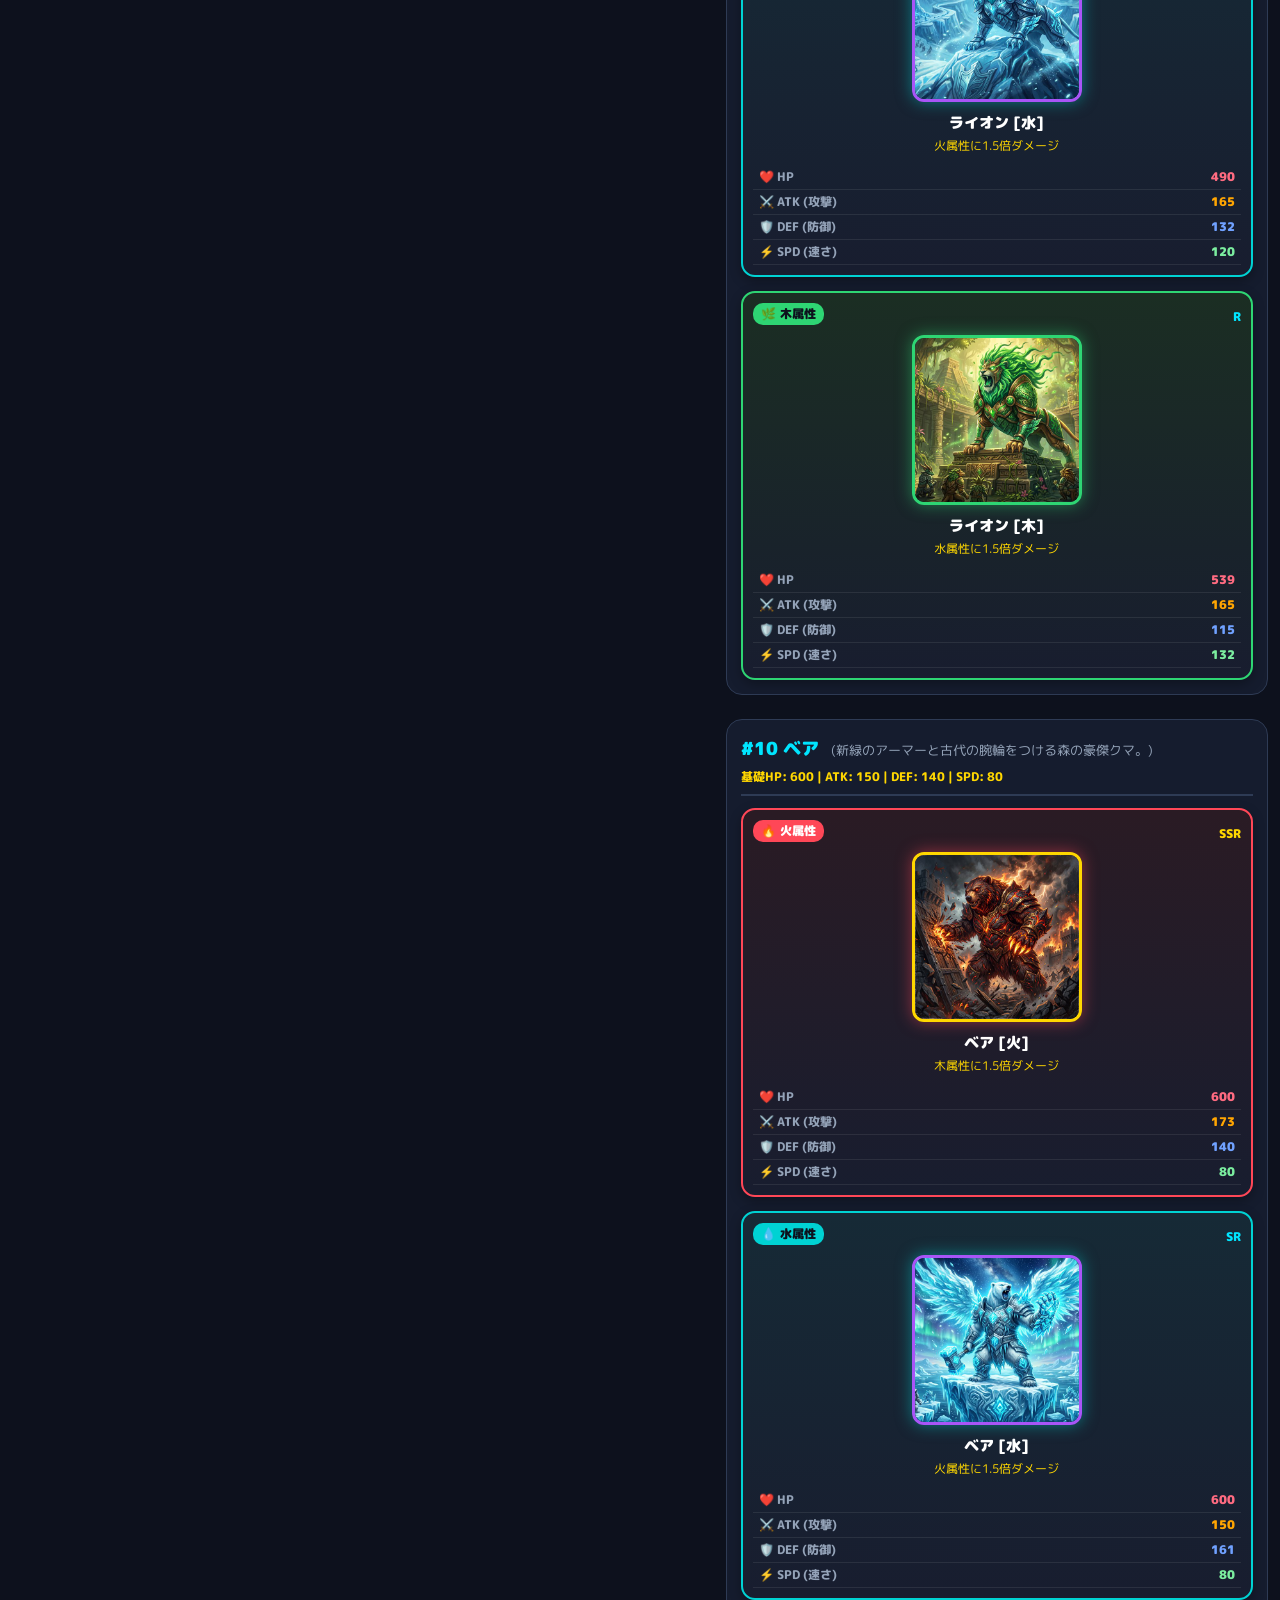
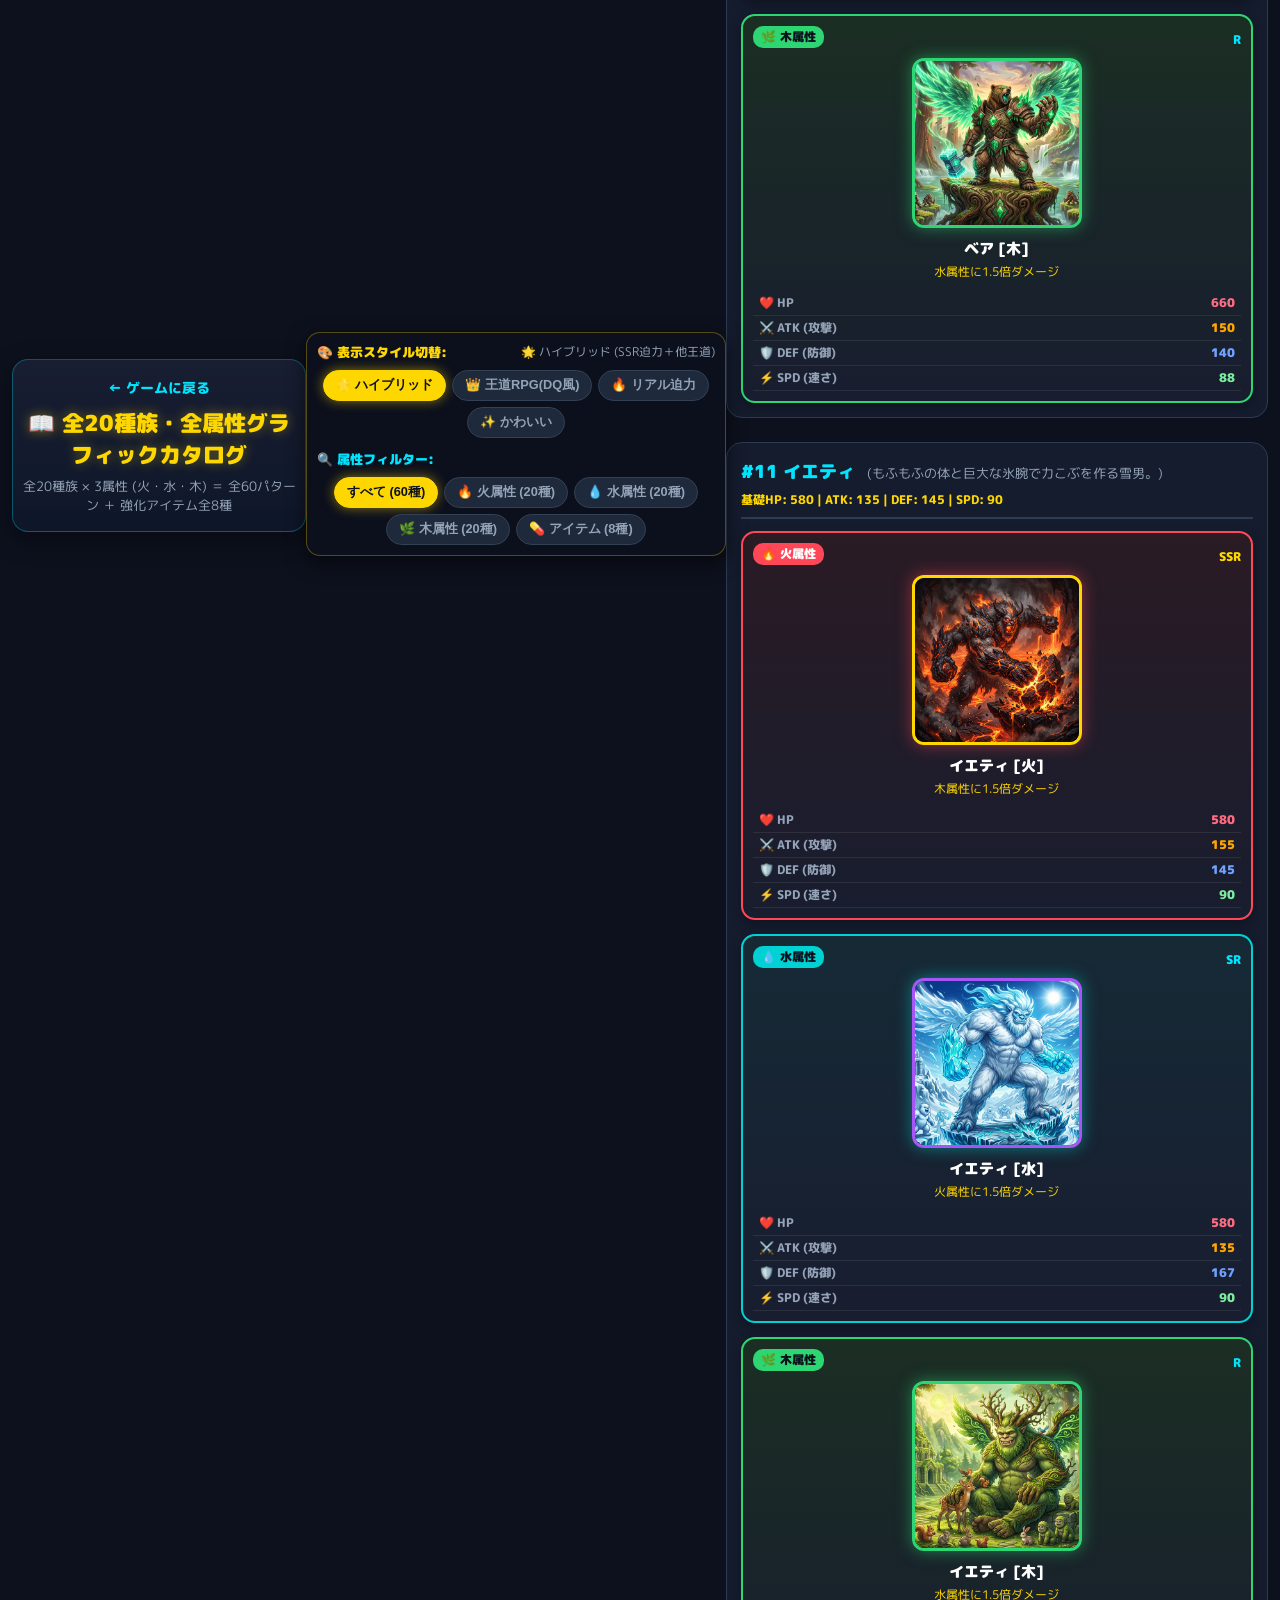
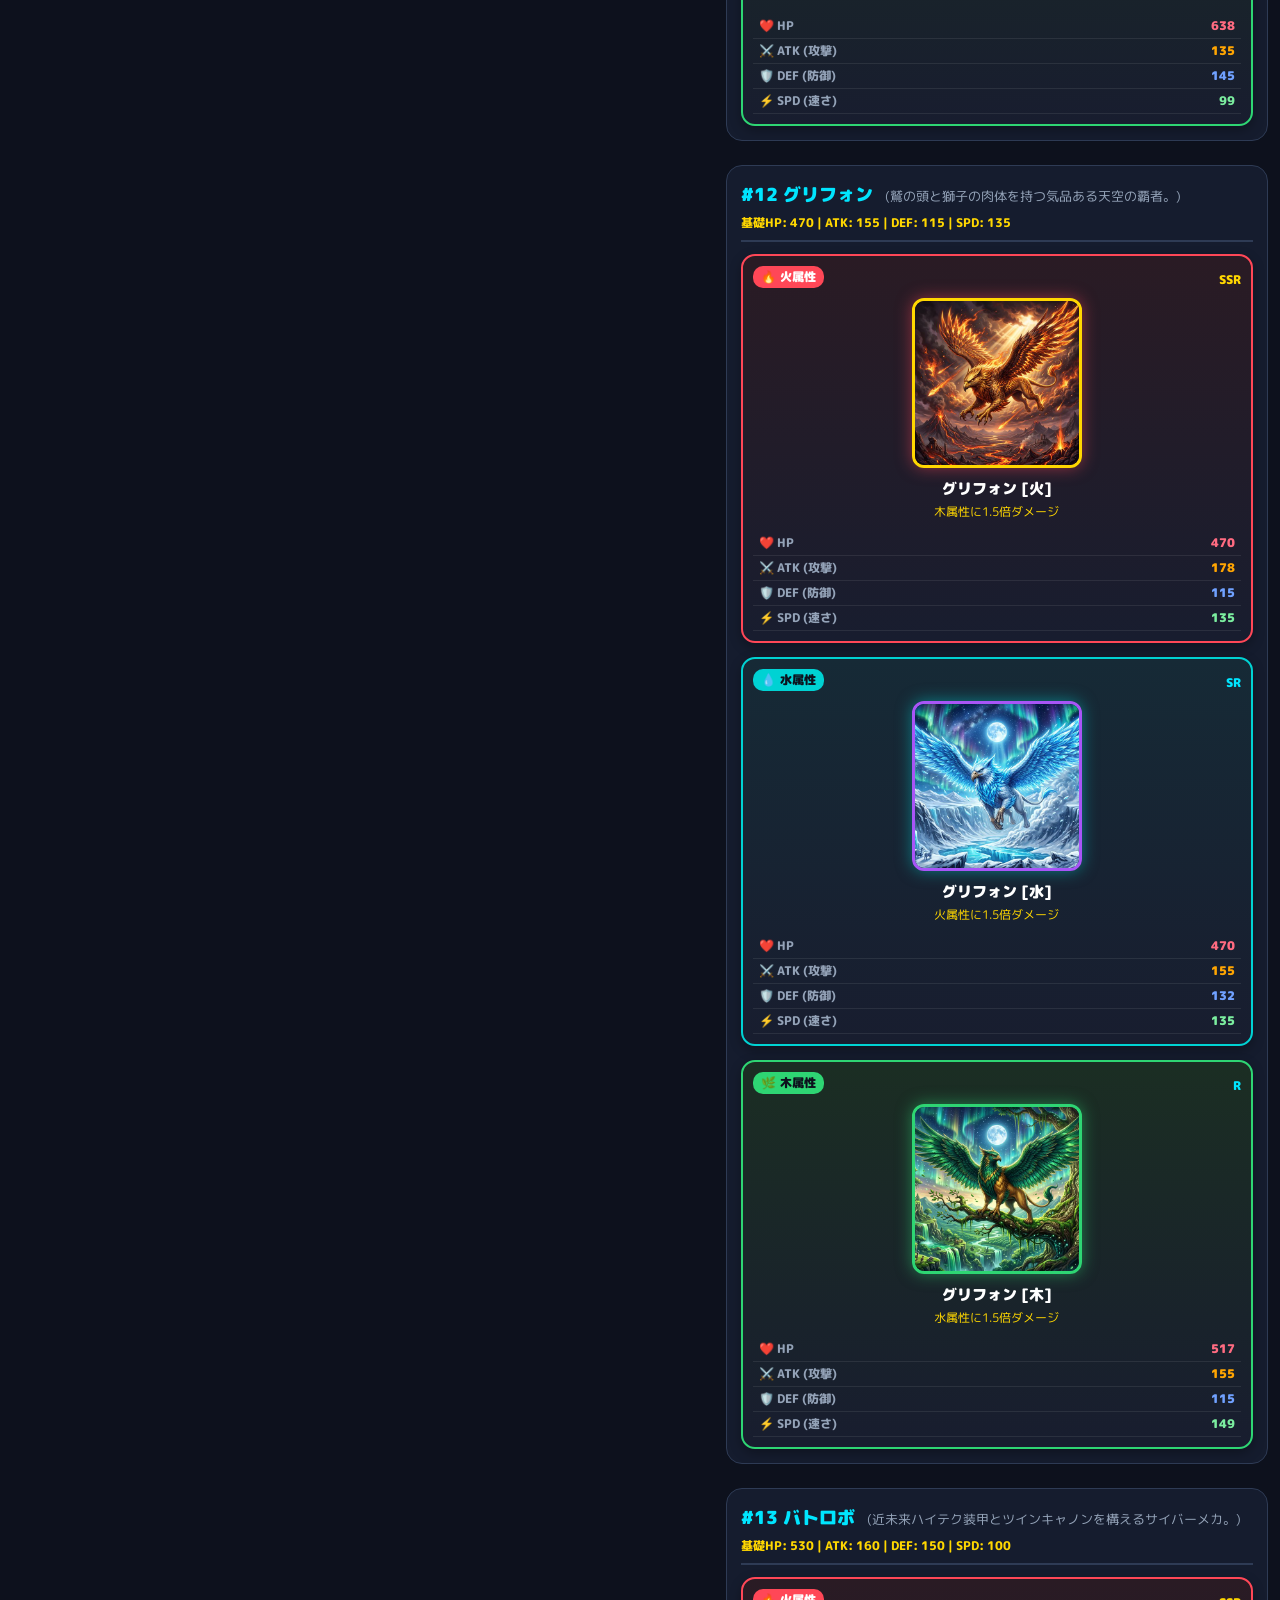
==== commit 374a7a49: "feat(graphics): 全128枚(SSR 60枚 + 通常 60枚 + アイテム 8枚)の世界観背景付きTCGアートの512x512最適化とハイブリッド完全統合完了" ====
--- a/catalog.html
+++ b/catalog.html
@@ -290,14 +290,14 @@
     ];
 
     const ITEMS_LIST = [
-      { name: "えりくさー", img: "src/assets/images/items/elixir.png", desc: "HPを200回復する聖なる霊薬。" },
-      { name: "はかいのつるぎ", img: "src/assets/images/items/sword.png", desc: "ATKを+40上昇させる燃え盛る大剣。" },
-      { name: "いあつのたて", img: "src/assets/images/items/shield.png", desc: "DEFを+40上昇させる黄金の守護盾。" },
-      { name: "ひかりのたびびと", img: "src/assets/images/items/boots.png", desc: "SPDを+30上昇させ先制率を高めるブーツ。" },
-      { name: "びくとりーのたま", img: "src/assets/images/items/victory_orb.png", desc: "会心率(クリティカル)を+25%上昇させる宝珠。" },
-      { name: "まほうのばくだん", img: "src/assets/images/items/bomb.png", desc: "敵全体に120固定ダメージを与える魔法爆弾。" },
-      { name: "ふ死鳥の水", img: "src/assets/images/items/phoenix_water.png", desc: "SPを全回復し強力な必殺技を即発動可能にする。" },
-      { name: "おうかんの輝き", img: "src/assets/images/items/crown_shine.png", desc: "全ステータス(HP/ATK/DEF/SPD)を+15%強化する。" }
+      { name: "えりくさー", img: "src/assets/images/cards_items/elixir.jpg", desc: "HPを200回復する聖なる霊薬。" },
+      { name: "はかいのつるぎ", img: "src/assets/images/cards_items/sword.jpg", desc: "ATKを+40上昇させる燃え盛る大剣。" },
+      { name: "いあつのたて", img: "src/assets/images/cards_items/shield.jpg", desc: "DEFを+40上昇させる黄金の守護盾。" },
+      { name: "ひかりのたびびと", img: "src/assets/images/cards_items/boots.jpg", desc: "SPDを+30上昇させ先制率を高めるブーツ。" },
+      { name: "びくとりーのたま", img: "src/assets/images/cards_items/victory_orb.jpg", desc: "会心率(クリティカル)を+25%上昇させる宝珠。" },
+      { name: "まほうのばくだん", img: "src/assets/images/cards_items/bomb.jpg", desc: "敵全体に120固定ダメージを与える魔法爆弾。" },
+      { name: "ふ死鳥の水", img: "src/assets/images/cards_items/phoenix_water.jpg", desc: "SPを全回復し強力な必殺技を即発動可能にする。" },
+      { name: "おうかんの輝き", img: "src/assets/images/cards_items/crown_shine.jpg", desc: "全ステータス(HP/ATK/DEF/SPD)を+15%強化する。" }
     ];
 
     let currentStyle = 'hybrid';
@@ -307,16 +307,24 @@
       const fileKey = speciesKey;
       const elem = attrId || 'fire';
 
-      // 1. 新・世界観背景付きTCGアート (cards_standard: 全60種完全配備)
-      if (style === 'standard' || style === 'heroic' || style === 'hybrid') {
-        if (style === 'hybrid' && isSSR) {
-          return `src/assets/images/monsters_epic/${fileKey}.png`;
-        }
-        return `src/assets/images/cards_standard/${fileKey}_${elem}.jpg`;
+      const stdCardPath = `src/assets/images/cards_standard/${fileKey}_${elem}.jpg`;
+      const ssrCardPath = `src/assets/images/cards_ssr/${fileKey}_${elem}.jpg`;
+
+      // 1. ハイブリッドモード (SSRはEpic専用フルアート / SR・R・Nは王道RPGフルアート)
+      if (style === 'hybrid') {
+        if (isSSR) return ssrCardPath;
+        return stdCardPath;
       }
-      if (style === 'epic') return `src/assets/images/monsters_epic/${fileKey}.png`;
+      // 2. リアル迫力 (Epic) モード (全レアリティSSRグラフィック)
+      if (style === 'epic') return ssrCardPath;
+
+      // 3. 王道RPG (Heroic/Standard) モード (全レアリティ通常グラフィック)
+      if (style === 'heroic' || style === 'standard') return stdCardPath;
+
+      // 4. かわいい (Cute) モード
       if (style === 'cute') return `src/assets/images/monsters_cute/${fileKey}.png`;
-      return `src/assets/images/cards_standard/${fileKey}_${elem}.jpg`;
+
+      return isSSR ? ssrCardPath : stdCardPath;
     }
 
     function renderCatalog() {
